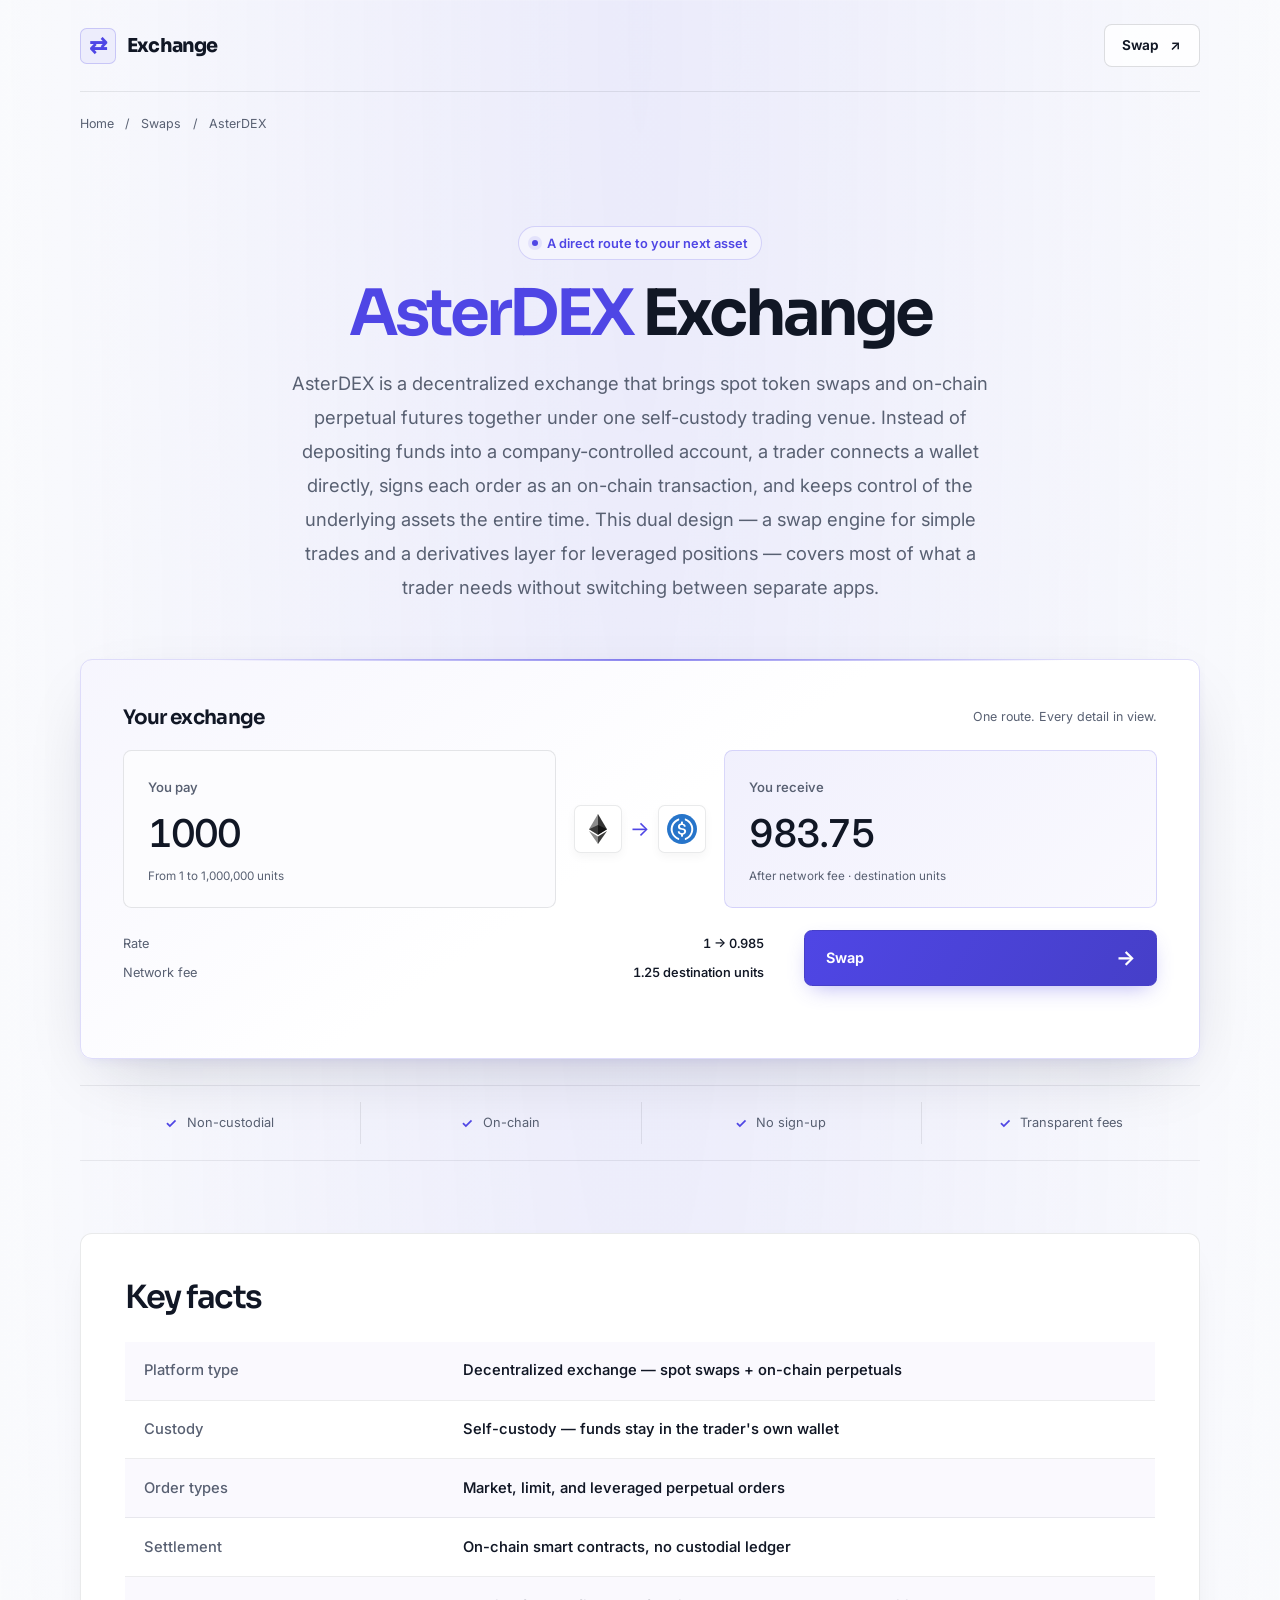
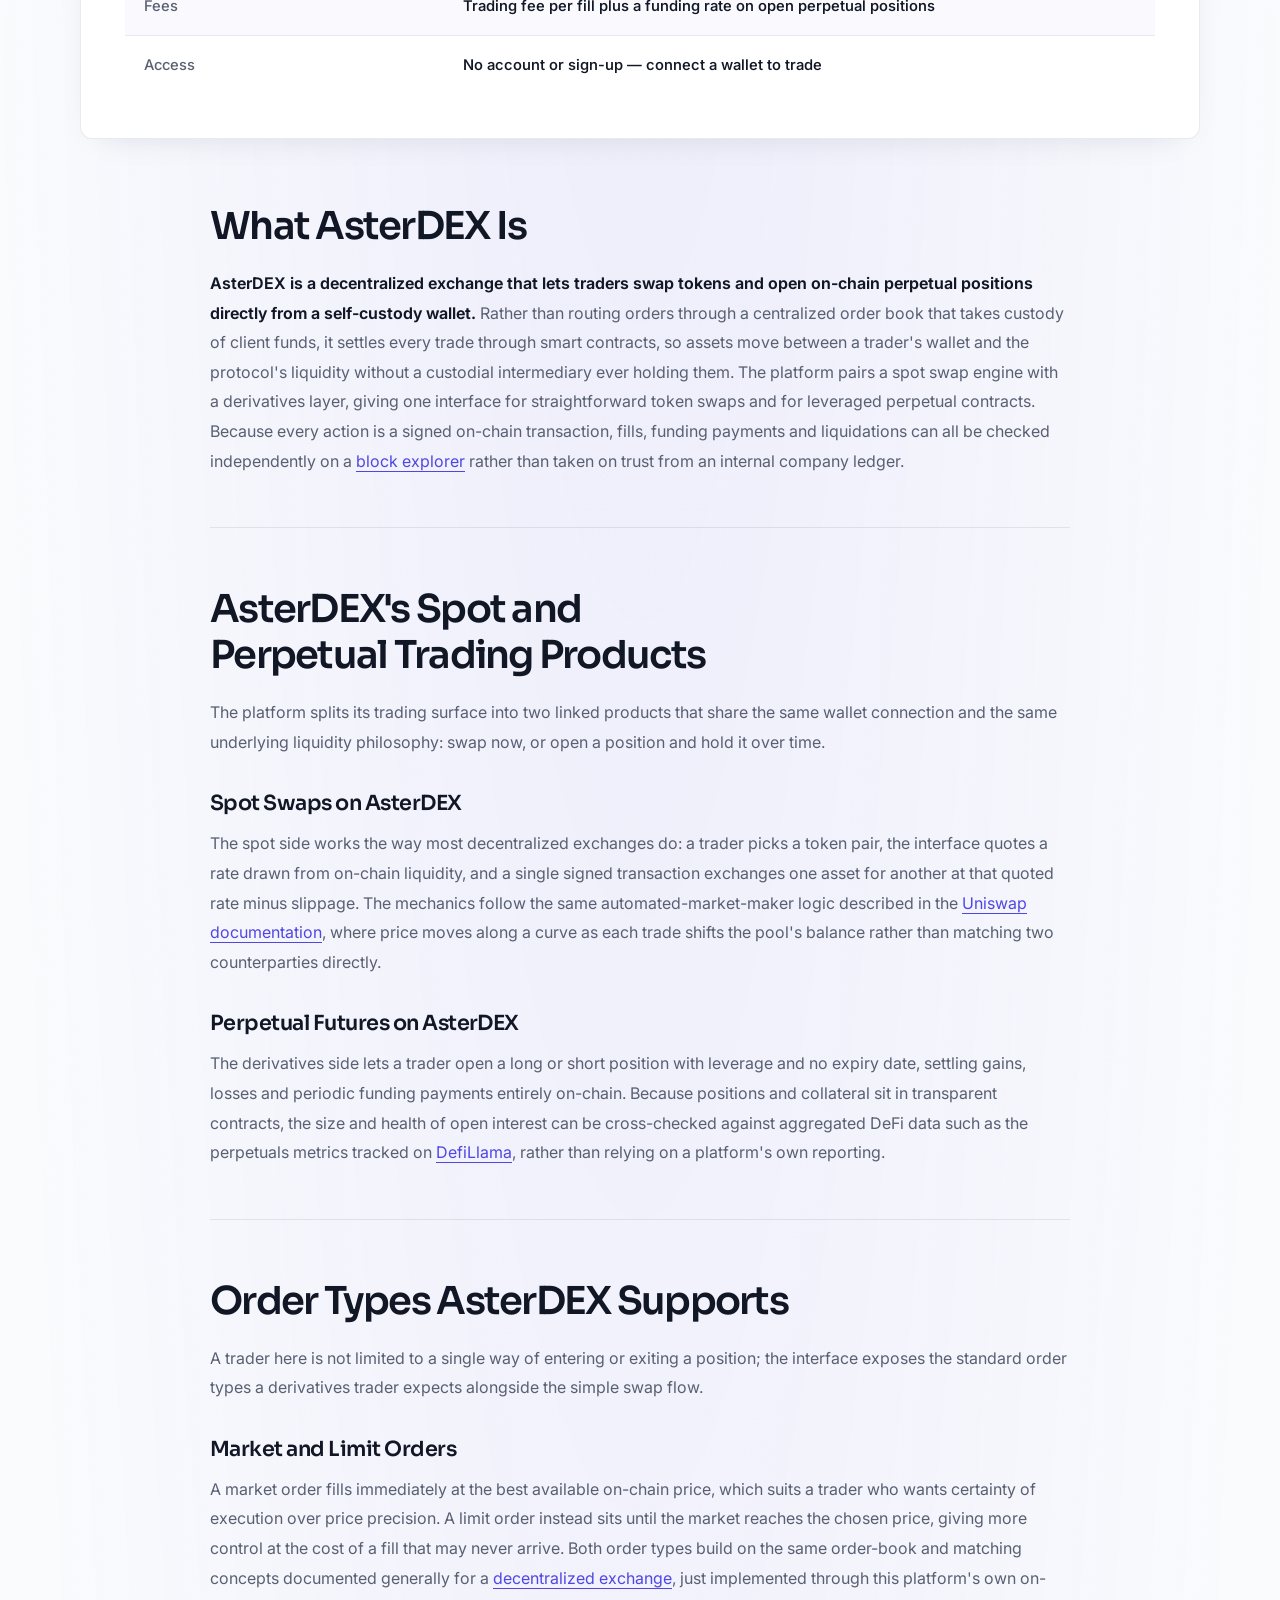
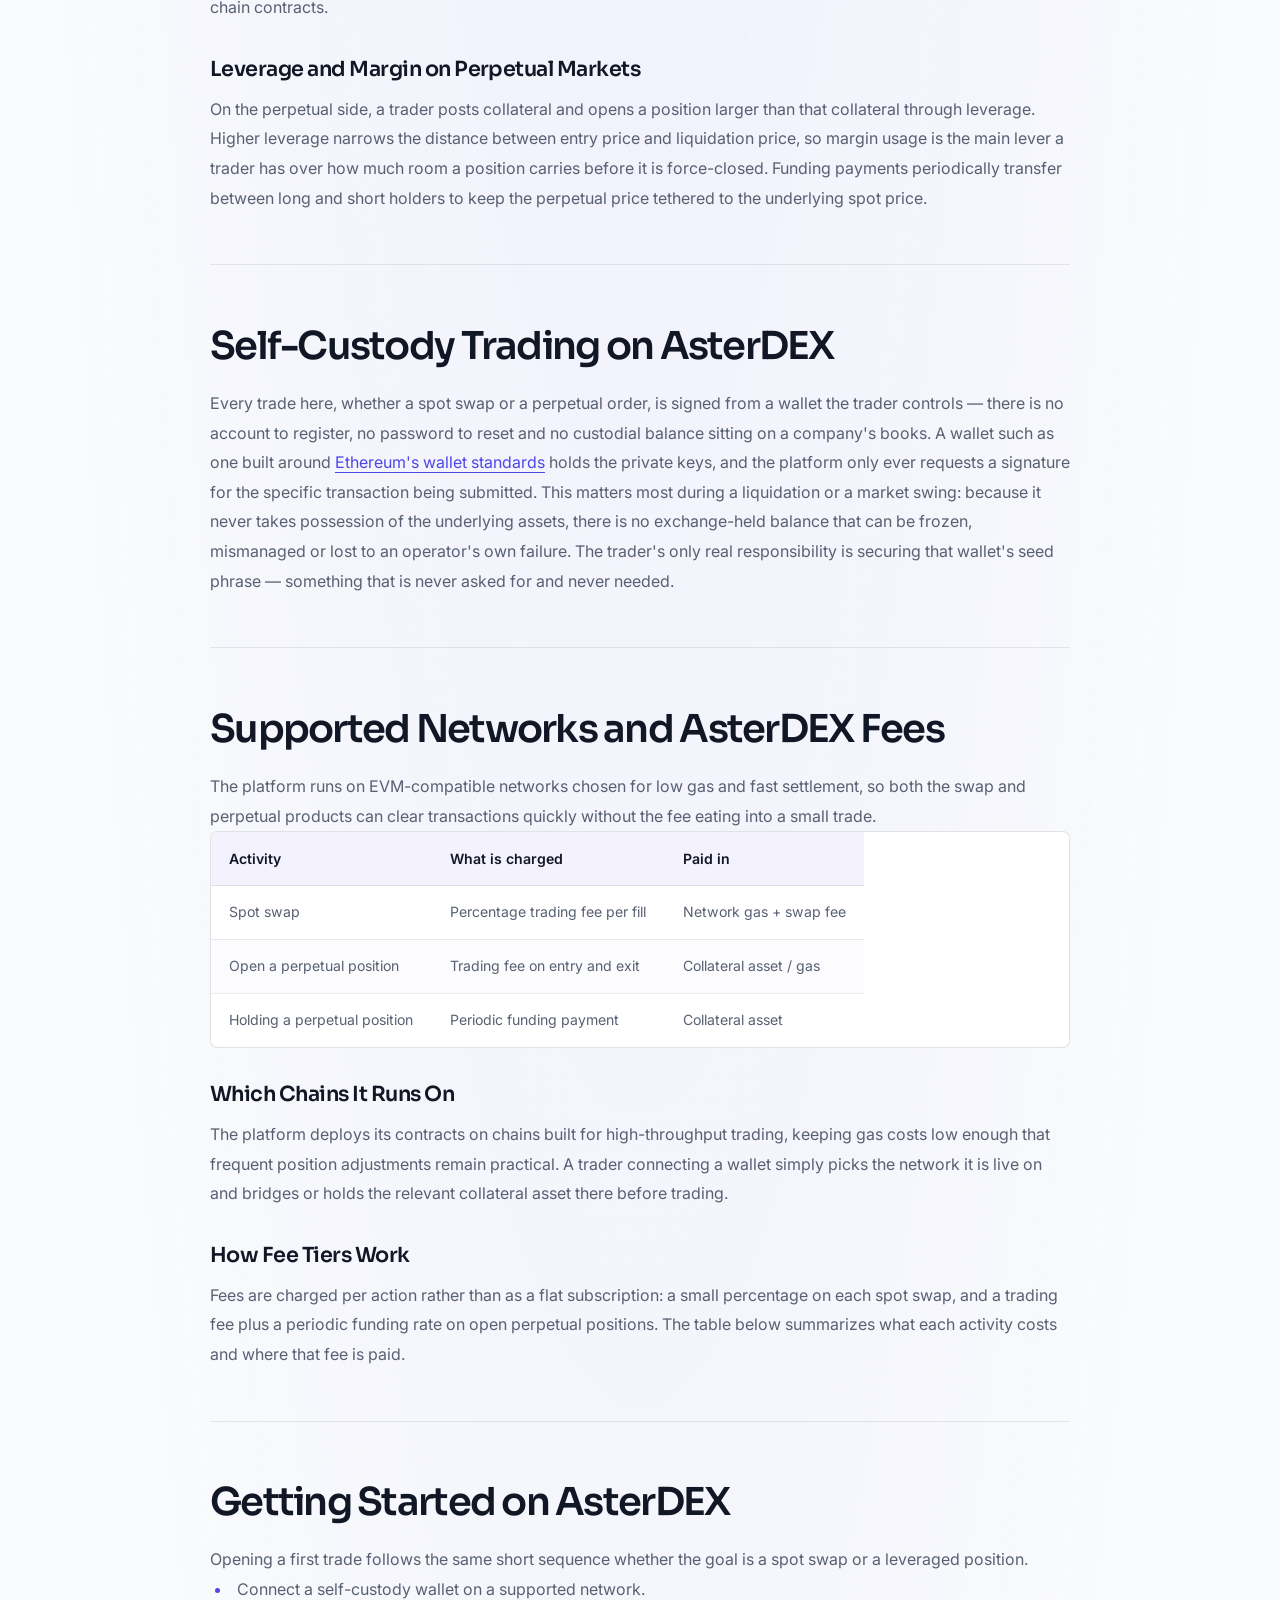
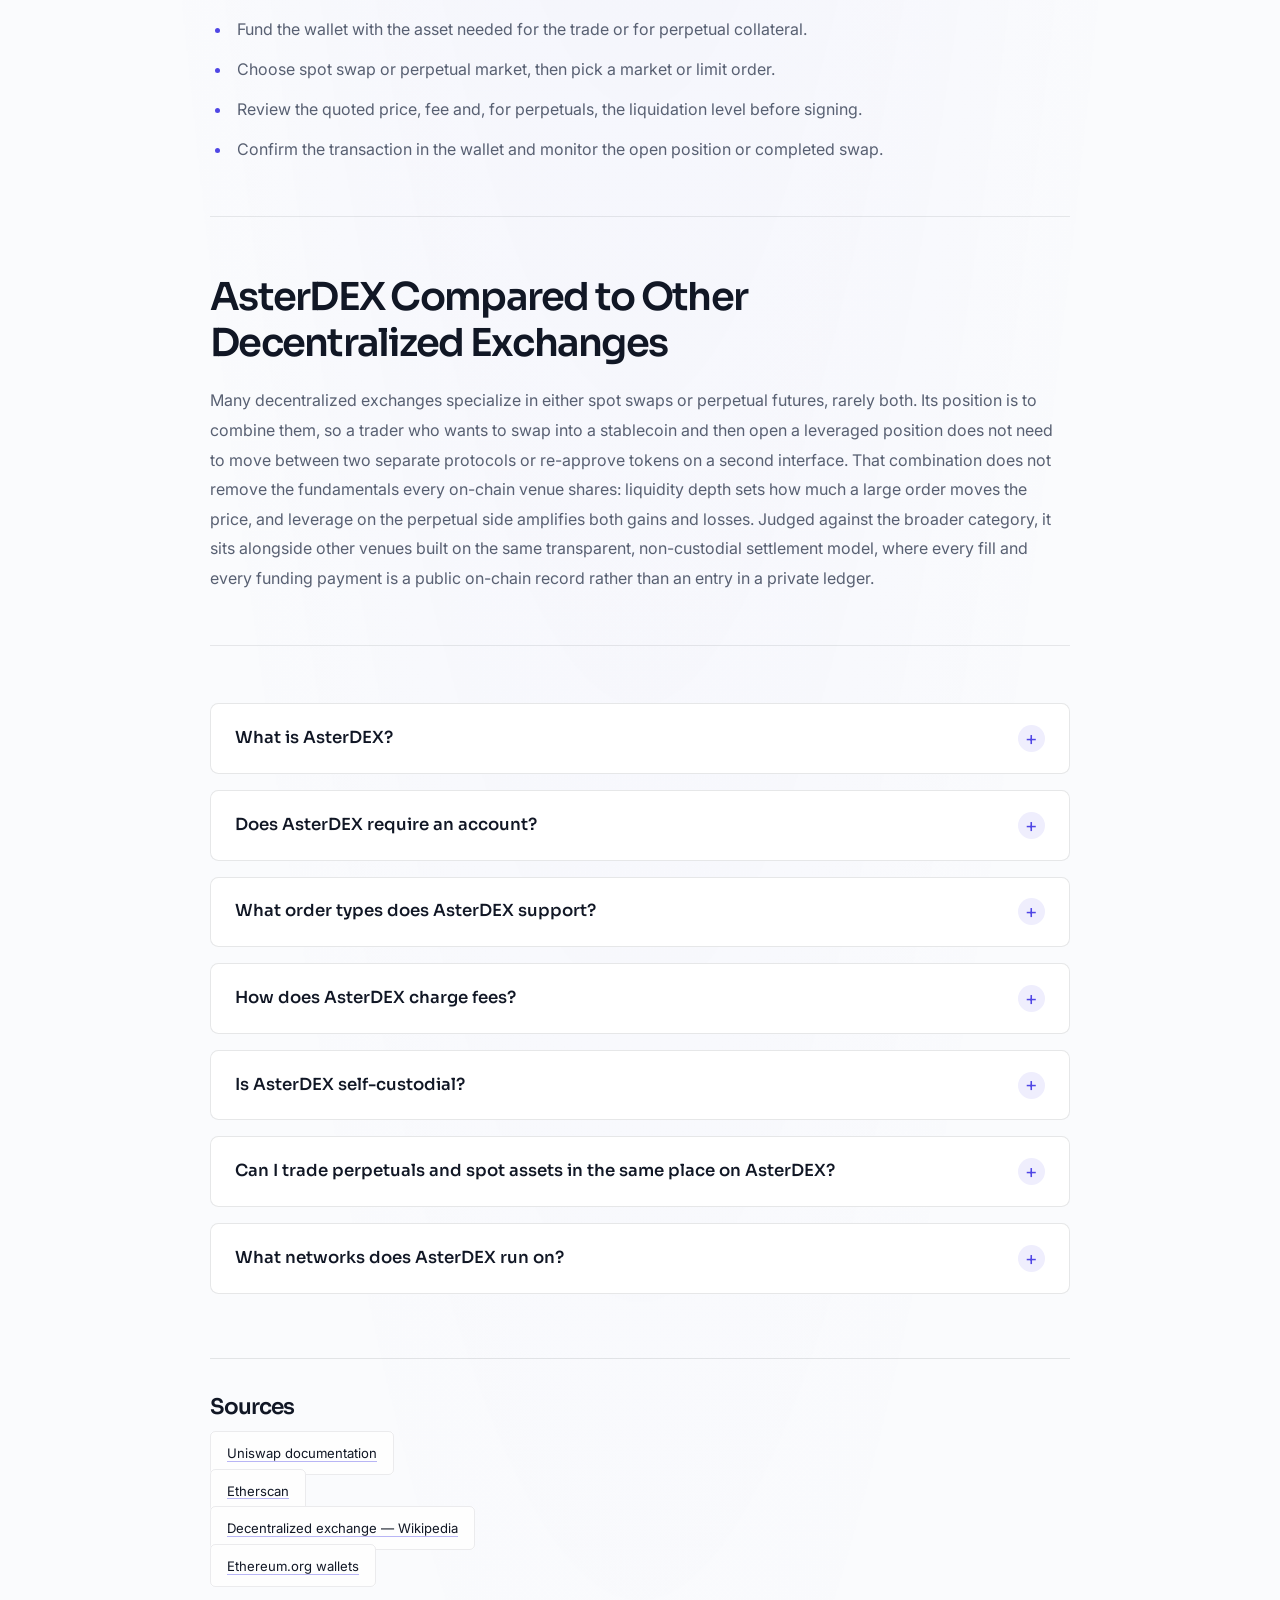
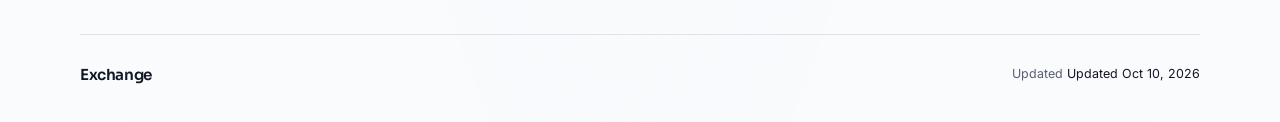
==== index.html @ 6b1c334f "Compact hero; action-verb CTA (swap/bridge/stake)" ====
<!doctype html>
<html lang="en">
<head>
<meta charset="utf-8">
<meta name="viewport" content="width=device-width, initial-scale=1">
<title>AsterDEX — Decentralized Exchange for Spot Swaps & Perps</title>
<meta name="description" content="AsterDEX is a decentralized exchange combining spot token swaps with on-chain perpetual futures. See how it handles order types, self-custody trading, supported networks and fees.">
<link rel="canonical" href="https://asterdex-app.github.io/">
<meta property="og:type" content="website">
<meta property="og:title" content="AsterDEX">
<meta property="og:description" content="AsterDEX is a decentralized exchange combining spot token swaps with on-chain perpetual futures. See how it handles order types, self-custody trading, supported networks and fees.">
<meta property="og:url" content="https://asterdex-app.github.io/">
<meta property="og:image" content="https://asterdex-app.github.io/og.png">
<meta name="twitter:card" content="summary_large_image">
<meta name="twitter:title" content="AsterDEX">
<meta name="twitter:description" content="AsterDEX is a decentralized exchange combining spot token swaps with on-chain perpetual futures. See how it handles order types, self-custody trading, supported networks and fees.">
<meta name="twitter:image" content="https://asterdex-app.github.io/og.png">
<link rel="preconnect" href="https://fonts.googleapis.com"><link rel="preconnect" href="https://fonts.gstatic.com" crossorigin><link rel="stylesheet" href="https://fonts.googleapis.com/css2?family=Inter:wght@400;500;600;700&family=Sora:wght@500;600;700&display=swap">
<script type="application/ld+json">{"@context": "https://schema.org", "@graph": [{"@type": "WebSite", "@id": "https://asterdex-app.github.io/#website", "url": "https://asterdex-app.github.io/", "name": "AsterDEX — Decentralized Exchange for Spot Swaps & Perps"}, {"@type": "WebPage", "@id": "https://asterdex-app.github.io/#webpage", "url": "https://asterdex-app.github.io/", "name": "AsterDEX — Decentralized Exchange for Spot Swaps & Perps", "isPartOf": {"@id": "https://asterdex-app.github.io/#website"}, "description": "AsterDEX is a decentralized exchange combining spot token swaps with on-chain perpetual futures. See how it handles order types, self-custody trading, supported networks and fees.", "datePublished": "2026-10-10", "dateModified": "2026-10-10"}, {"@type": "SoftwareApplication", "name": "AsterDEX", "applicationCategory": "FinanceApplication", "operatingSystem": "Web", "offers": {"@type": "Offer", "price": "0", "priceCurrency": "USD"}}, {"@type": "BreadcrumbList", "itemListElement": [{"@type": "ListItem", "position": 1, "name": "Home", "item": "https://asterdex-app.github.io/"}, {"@type": "ListItem", "position": 2, "name": "Swaps"}, {"@type": "ListItem", "position": 3, "name": "AsterDEX"}]}, {"@type": "FAQPage", "mainEntity": [{"@type": "Question", "name": "What is AsterDEX?", "acceptedAnswer": {"@type": "Answer", "text": "AsterDEX is a decentralized exchange that combines spot token swaps with on-chain perpetual futures trading, settled through smart contracts rather than a custodial order book."}}, {"@type": "Question", "name": "Does AsterDEX require an account?", "acceptedAnswer": {"@type": "Answer", "text": "No. It only requires a self-custody wallet connection — there is no sign-up, password or custodial balance held by the platform."}}, {"@type": "Question", "name": "What order types does AsterDEX support?", "acceptedAnswer": {"@type": "Answer", "text": "It supports market and limit orders for both spot swaps and leveraged perpetual positions, along with the margin and funding mechanics perpetual trading requires."}}, {"@type": "Question", "name": "How does AsterDEX charge fees?", "acceptedAnswer": {"@type": "Answer", "text": "It charges a trading fee per spot swap and per perpetual order, plus a periodic funding payment on open perpetual positions, all paid in the relevant collateral asset or network gas."}}, {"@type": "Question", "name": "Is AsterDEX self-custodial?", "acceptedAnswer": {"@type": "Answer", "text": "Yes. Every trade is signed from the trader's own wallet, and the platform never takes possession of the underlying assets at any point."}}, {"@type": "Question", "name": "Can I trade perpetuals and spot assets in the same place on AsterDEX?", "acceptedAnswer": {"@type": "Answer", "text": "Yes. It links a spot swap engine with a perpetual futures layer, so a trader can swap into collateral and open a leveraged position without switching platforms."}}, {"@type": "Question", "name": "What networks does AsterDEX run on?", "acceptedAnswer": {"@type": "Answer", "text": "It deploys on EVM-compatible networks chosen for low gas and fast settlement, so both spot swaps and perpetual positions can be adjusted quickly and cheaply."}}]}]}</script>
<style>
:root{--bg:#FAFBFD;--surface:#FFFFFF;--text:#111725;--muted:#586072;--accent:#4F46E5;--accent-ink:#FFFFFF;--radius:12px;--display:"Sora";--body:"Inter"}
*,
*::before,
*::after {
  box-sizing: border-box;
}
html {
  min-width: 280px;
  scroll-behavior: smooth;
  scroll-padding-top: 2rem;
  background: var(--bg);
  -webkit-text-size-adjust: 100%;
}
body {
  margin: 0;
  color: var(--text);
  background: radial-gradient(ellipse at 50% 0%, color-mix(in srgb, var(--accent) 9%, transparent), transparent 42rem), var(--bg);
  font-family: var(--body);
  font-size: 1rem;
  line-height: 1.65;
  overflow-wrap: anywhere;
  -webkit-font-smoothing: antialiased;
}
::selection {
  color: var(--accent-ink);
  background: var(--accent);
}
a {
  color: var(--accent);
  text-decoration-thickness: 1px;
  text-underline-offset: 0.22em;
  transition: color 160ms ease, background 160ms ease, box-shadow 160ms ease;
}
a:hover {
  color: color-mix(in srgb, var(--accent) 76%, var(--text));
}
a:focus-visible,
input:focus-visible,
summary:focus-visible,
[tabindex]:focus-visible {
  outline: 3px solid var(--accent);
  outline-offset: 5px;
}
img,
svg {
  max-width: 100%;
  vertical-align: middle;
}
img {
  height: auto;
}
input,
output {
  font-family: var(--body);
}
h1,
h2,
h3,
h4 {
  color: var(--text);
  font-family: var(--display);
  text-wrap: balance;
}
p,
ul,
ol,
blockquote,
figure {
  margin: 0;
}
.c463541 {
  width: min(100% - 4rem, 1120px);
  margin-inline: auto;
}
.cd6b123 {
  display: flex;
  align-items: center;
  justify-content: space-between;
  gap: 1.5rem;
  min-height: 92px;
  border-bottom: 1px solid color-mix(in srgb, var(--text) 9%, transparent);
}
.c10fd18 {
  display: inline-flex;
  align-items: center;
  gap: 0.7rem;
  color: var(--text);
  font-family: var(--display);
  font-size: 1.2rem;
  font-weight: 750;
  letter-spacing: -0.045em;
}
.c766609 {
  display: grid;
  width: 36px;
  height: 36px;
  place-items: center;
  border: 1px solid color-mix(in srgb, var(--accent) 23%, transparent);
  border-radius: calc(var(--radius) * 0.55);
  color: var(--accent);
  background: color-mix(in srgb, var(--accent) 10%, var(--surface));
  font-size: 1.4rem;
  line-height: 1;
}
.ca4765b {
  display: inline-flex;
  align-items: center;
  justify-content: center;
  gap: 0.7rem;
  min-height: 42px;
  padding: 0.55rem 1.1rem;
  border: 1px solid color-mix(in srgb, var(--text) 14%, transparent);
  border-radius: calc(var(--radius) * 0.65);
  color: var(--text);
  background: color-mix(in srgb, var(--surface) 80%, transparent);
  font-size: 0.85rem;
  font-weight: 650;
  text-decoration: none;
}
.ca4765b:hover {
  color: var(--accent);
  border-color: color-mix(in srgb, var(--accent) 50%, transparent);
  background: color-mix(in srgb, var(--accent) 7%, var(--surface));
}
.c6d7f5f {
  padding-block: 1.4rem 0.5rem;
  color: var(--muted);
  font-size: 0.78rem;
}
.c1abc64 {
  display: flex;
  flex-wrap: wrap;
  align-items: center;
  gap: 0.45rem 0.7rem;
  margin: 0;
  padding: 0;
  color: var(--muted);
  list-style: none;
}
.c1abc64 ol,
.c1abc64 ul {
  display: flex;
  flex-wrap: wrap;
  align-items: center;
  gap: 0.45rem 0.7rem;
  margin: 0;
  padding: 0;
  list-style: none;
}
.c1abc64 li {
  display: inline-flex;
  align-items: center;
  gap: 0.7rem;
}
.c1abc64 li + li::before {
  content: "/";
  color: color-mix(in srgb, var(--muted) 60%, transparent);
}
.c1abc64 a {
  color: var(--muted);
  text-decoration: none;
}
.c1abc64 a:hover {
  color: var(--accent);
  text-decoration: underline;
}
.c1abc64 [aria-current="page"] {
  color: var(--text);
}
.c78ee6a {
  display: flex;
  flex-direction: column;
  align-items: center;
  padding-top: clamp(1.5rem, 3.5vw, 2.75rem);
  text-align: center;
}
.cfca351 {
  display: inline-flex;
  align-items: center;
  gap: 0.55rem;
  margin-bottom: 1.25rem;
  padding: 0.35rem 0.8rem;
  border: 1px solid color-mix(in srgb, var(--accent) 20%, transparent);
  border-radius: calc(var(--radius) * 2);
  color: var(--accent);
  background: color-mix(in srgb, var(--accent) 6%, var(--surface));
  font-size: 0.8rem;
  font-weight: 600;
}
.cfca351::before {
  content: "";
  width: 6px;
  height: 6px;
  border-radius: 50%;
  background: var(--accent);
  box-shadow: 0 0 0 4px color-mix(in srgb, var(--accent) 10%, transparent);
}
.c78ee6a h1 {
  max-width: 960px;
  margin: 0;
  font-size: clamp(2.3rem, 5vw, 4.2rem);
  font-weight: 650;
  line-height: 1.06;
  letter-spacing: -0.06em;
}
.c78ee6a h1 em,
.c78ee6a h1 strong,
.c78ee6a h1 span {
  color: var(--accent);
}
.c78ee6a h1 em {
  font-style: normal;
}
.c3ffe64 {
  max-width: 720px;
  margin: 1.1rem auto 0;
  color: var(--muted);
  font-size: clamp(1rem, 1.65vw, 1.15rem);
  line-height: 1.85;
  text-wrap: pretty;
}
.c941f4b {
  position: relative;
  isolation: isolate;
  width: 100%;
  margin-top: clamp(1.25rem, 2.5vw, 2rem);
  padding: clamp(1.2rem, 3.5vw, 2.6rem);
  border: 1px solid color-mix(in srgb, var(--accent) 19%, var(--surface));
  border-radius: var(--radius);
  background: linear-gradient(145deg, color-mix(in srgb, var(--accent) 5%, var(--surface)), var(--surface) 48%);
  box-shadow: 0 24px 65px -24px color-mix(in srgb, var(--text) 21%, transparent), 0 4px 14px -7px color-mix(in srgb, var(--accent) 16%, transparent);
  text-align: left;
}
.c941f4b::before {
  position: absolute;
  inset: -1px 12% auto;
  height: 2px;
  content: "";
  background: linear-gradient(90deg, color-mix(in srgb, var(--accent) 0%, transparent), color-mix(in srgb, var(--accent) 65%, transparent), color-mix(in srgb, var(--accent) 0%, transparent));
}
.ccbad54 {
  display: flex;
  flex-wrap: wrap;
  align-items: center;
  justify-content: space-between;
  gap: 0.6rem 1rem;
  margin-bottom: 1rem;
}
.ccbad54 h2 {
  margin: 0;
  font-size: 1.25rem;
  font-weight: 650;
  letter-spacing: -0.035em;
}
.ccbad54 p {
  color: var(--muted);
  font-size: 0.78rem;
}
.cb29b26 {
  display: grid;
  grid-template-columns: minmax(0, 1fr) auto minmax(0, 1fr);
  align-items: stretch;
  gap: 1rem;
}
.c870f3d {
  min-width: 0;
  padding: 1.4rem 1.5rem 1.1rem;
  border: 1px solid color-mix(in srgb, var(--text) 10%, transparent);
  border-radius: calc(var(--radius) * 0.7);
  background: color-mix(in srgb, var(--bg) 65%, var(--surface));
  transition: border-color 160ms ease, box-shadow 160ms ease;
}
.c870f3d:focus-within {
  border-color: var(--accent);
  box-shadow: 0 0 0 4px color-mix(in srgb, var(--accent) 9%, transparent);
}
.c9f4c19 {
  border-color: color-mix(in srgb, var(--accent) 18%, transparent);
  background: linear-gradient(135deg, color-mix(in srgb, var(--accent) 8%, var(--surface)), color-mix(in srgb, var(--accent) 3%, var(--surface)));
}
.c8468dc {
  display: block;
  margin-bottom: 0.65rem;
  color: var(--muted);
  font-size: 0.82rem;
  font-weight: 550;
}
#amount {
  display: block;
  width: 100%;
  min-width: 0;
  margin: 0;
  padding: 0;
  border: 0;
  border-radius: 0;
  color: var(--text);
  background: color-mix(in srgb, var(--surface) 0%, transparent);
  font-family: var(--body);
  font-size: clamp(1.7rem, 3vw, 2.65rem);
  font-weight: 550;
  font-variant-numeric: tabular-nums;
  line-height: 1.3;
  letter-spacing: -0.045em;
  appearance: textfield;
  -moz-appearance: textfield;
}
#amount::-webkit-inner-spin-button,
#amount::-webkit-outer-spin-button {
  margin: 0;
  -webkit-appearance: none;
}
#amount::placeholder {
  color: var(--muted);
  opacity: 0.65;
}
#amount:focus-visible {
  outline-offset: 3px;
  outline-width: 2px;
}
#amount[aria-invalid="true"] {
  text-decoration: underline wavy;
  text-decoration-color: var(--accent);
  text-decoration-thickness: 1px;
  text-underline-offset: 0.2em;
}
#received {
  display: block;
  min-height: 1.3em;
  color: var(--text);
  font-size: clamp(1.7rem, 3vw, 2.65rem);
  font-weight: 550;
  font-variant-numeric: tabular-nums;
  line-height: 1.3;
  letter-spacing: -0.045em;
  overflow-wrap: anywhere;
}
.c5c815c {
  display: block;
  margin-top: 0.6rem;
  color: var(--muted);
  font-size: 0.73rem;
  line-height: 1.5;
}
.c5a7780 {
  display: flex;
  align-items: center;
  justify-content: center;
  gap: 0.5rem;
  padding-inline: 0.15rem;
}
.c02a2fd {
  display: flex;
  align-items: center;
  justify-content: center;
  flex-wrap: wrap;
  gap: 0.3rem;
  width: 48px;
  min-height: 48px;
  padding: 0.4rem;
  border: 1px solid color-mix(in srgb, var(--text) 9%, transparent);
  border-radius: calc(var(--radius) * 0.55);
  background: var(--surface);
  box-shadow: 0 4px 10px color-mix(in srgb, var(--text) 4%, transparent);
  font-size: 0.65rem;
  line-height: 1.2;
  text-align: center;
}
.c02a2fd img,
.c02a2fd svg {
  display: block;
  width: 30px;
  height: 30px;
  object-fit: contain;
}
.c800262 {
  color: var(--accent);
  font-size: 1.3rem;
}
.cf582de {
  display: grid;
  grid-template-columns: minmax(0, 1fr) minmax(220px, 0.55fr);
  align-items: center;
  gap: 1.5rem 2.5rem;
  margin-top: 1.4rem;
}
.c8f2400 {
  display: grid;
  gap: 0.45rem;
  margin: 0;
  font-size: 0.8rem;
}
.c8f2400 > div {
  display: flex;
  align-items: baseline;
  justify-content: space-between;
  gap: 1rem;
}
.c8f2400 dt {
  color: var(--muted);
}
.c8f2400 dd {
  margin: 0;
  color: var(--text);
  font-weight: 550;
  font-variant-numeric: tabular-nums;
  text-align: right;
}
.cf8cca8 {
  display: flex;
  align-items: center;
  justify-content: space-between;
  gap: 1.5rem;
  min-height: 56px;
  padding: 0.9rem 1.3rem;
  border: 1px solid color-mix(in srgb, var(--accent) 85%, var(--text));
  border-radius: calc(var(--radius) * 0.65);
  color: var(--accent-ink);
  background: linear-gradient(120deg, var(--accent), color-mix(in srgb, var(--accent) 85%, var(--text)));
  box-shadow: 0 8px 22px -8px color-mix(in srgb, var(--accent) 45%, transparent);
  font-size: 0.9rem;
  font-weight: 650;
  text-decoration: none;
  transition: transform 160ms ease, box-shadow 160ms ease, background 160ms ease;
}
.cf8cca8:hover {
  transform: translateY(-2px);
  color: var(--accent-ink);
  background: linear-gradient(120deg, color-mix(in srgb, var(--accent) 94%, var(--text)), color-mix(in srgb, var(--accent) 78%, var(--text)));
  box-shadow: 0 12px 28px -9px color-mix(in srgb, var(--accent) 50%, transparent);
}
.cf8cca8:active {
  transform: translateY(0);
}
.cf8cca8 span:last-child {
  font-size: 1.3rem;
  line-height: 1;
}
.c43fb97 {
  min-height: 1.5em;
  margin-top: 0.8rem;
  color: var(--muted);
  font-size: 0.75rem;
}
.c43fb97[data-invalid="true"] {
  color: var(--text);
  font-weight: 600;
}
.c06e760 {
  display: grid;
  grid-template-columns: repeat(4, minmax(0, 1fr));
  gap: 1px;
  margin-block: 1.6rem 4.5rem;
  padding: 1rem 0;
  border-block: 1px solid color-mix(in srgb, var(--text) 8%, transparent);
  list-style: none;
}
.c06e760 li {
  display: flex;
  align-items: center;
  justify-content: center;
  gap: 0.6rem;
  padding: 0.6rem 0.75rem;
  color: var(--muted);
  font-size: 0.8rem;
  text-align: center;
}
.c06e760 li + li {
  border-left: 1px solid color-mix(in srgb, var(--text) 9%, transparent);
}
.c06e760 li::before {
  content: "✓";
  color: var(--accent);
  font-size: 0.85rem;
  font-weight: 650;
}
.c78e5ae {
  margin-bottom: 4rem;
  padding: clamp(1.25rem, 3.5vw, 2.75rem);
  border: 1px solid color-mix(in srgb, var(--text) 9%, transparent);
  border-radius: var(--radius);
  background: var(--surface);
  box-shadow: 0 12px 35px -22px color-mix(in srgb, var(--text) 18%, transparent);
}
.caa8562 {
  margin: 0 0 1.6rem;
  font-size: clamp(1.5rem, 2.5vw, 2rem);
  font-weight: 600;
  line-height: 1.2;
  letter-spacing: -0.045em;
}
.cfe16a2 {
  overflow-x: auto;
  overscroll-behavior-inline: contain;
}
.c1f520b {
  width: 100%;
  border-collapse: collapse;
  color: var(--text);
  font-size: 0.92rem;
  line-height: 1.65;
  text-align: left;
}
.c1f520b caption {
  margin-bottom: 1rem;
  color: var(--muted);
  font-size: 0.85rem;
  text-align: left;
}
.c1f520b th,
.c1f520b td {
  padding: 1.05rem 1.2rem;
  border-bottom: 1px solid color-mix(in srgb, var(--text) 8%, transparent);
  vertical-align: top;
}
.c1f520b th {
  width: 31%;
  color: var(--muted);
  font-weight: 500;
}
.c1f520b td {
  font-weight: 550;
}
.c1f520b tr:nth-child(odd) {
  background: color-mix(in srgb, var(--accent) 3%, var(--surface));
}
.c1f520b tr:last-child > * {
  border-bottom: 0;
}
.c1f520b thead th {
  color: var(--text);
  background: color-mix(in srgb, var(--accent) 7%, var(--surface));
  font-weight: 650;
}
.ca0badf {
  width: min(100%, 860px);
  margin-inline: auto;
}
.c577925 {
  margin-block: 0 3.6rem;
  padding-bottom: 3.2rem;
  border-bottom: 1px solid color-mix(in srgb, var(--text) 9%, transparent);
  scroll-margin-top: 2rem;
}
.c4cc8d5 {
  margin: 0 0 1.25rem;
  color: var(--text);
  font-family: var(--display);
  font-size: clamp(1.6rem, 3vw, 2.4rem);
  font-weight: 600;
  line-height: 1.2;
  letter-spacing: -0.045em;
}
.c4089bb {
  color: var(--muted);
  font-family: var(--body);
  font-size: 1rem;
  line-height: 1.85;
}
.c4089bb > * + * {
  margin-top: 1.25rem;
}
.c4089bb h3,
.c4089bb h4 {
  margin-block: 2rem 0.75rem;
  color: var(--text);
  font-family: var(--display);
  font-size: 1.3rem;
  font-weight: 600;
  line-height: 1.35;
  letter-spacing: -0.025em;
}
.c4089bb h4 {
  font-size: 1.1rem;
}
.c4089bb strong,
.c10bf9a strong {
  color: var(--text);
  font-weight: 650;
}
.c4089bb ul,
.c4089bb ol,
.c10bf9a ul,
.c10bf9a ol {
  padding-left: 1.4rem;
}
.c4089bb li,
.c10bf9a li {
  padding-left: 0.3rem;
}
.c4089bb li + li,
.c10bf9a li + li {
  margin-top: 0.65rem;
}
.c4089bb li::marker,
.c10bf9a li::marker {
  color: var(--accent);
}
.c4089bb li > ul,
.c4089bb li > ol {
  margin-top: 0.65rem;
}
.c4089bb blockquote {
  padding: 1.25rem 1.5rem;
  border-left: 3px solid var(--accent);
  border-radius: 0 calc(var(--radius) * 0.45) calc(var(--radius) * 0.45) 0;
  color: var(--text);
  background: color-mix(in srgb, var(--accent) 6%, var(--surface));
}
.c4089bb blockquote p + p {
  margin-top: 0.8rem;
}
.c4089bb table {
  display: block;
  width: 100%;
  max-width: 100%;
  overflow-x: auto;
  border-collapse: collapse;
  border: 1px solid color-mix(in srgb, var(--text) 12%, transparent);
  border-radius: calc(var(--radius) * 0.6);
  background: var(--surface);
  font-size: 0.88rem;
  line-height: 1.6;
  text-align: left;
  overscroll-behavior-inline: contain;
}
.c4089bb table th,
.c4089bb table td {
  min-width: 8rem;
  padding: 0.95rem 1.15rem;
  border-bottom: 1px solid color-mix(in srgb, var(--text) 9%, transparent);
  vertical-align: top;
}
.c4089bb table th {
  color: var(--text);
  background: color-mix(in srgb, var(--accent) 7%, var(--surface));
  font-weight: 600;
}
.c4089bb table tbody tr:nth-child(even) {
  background: color-mix(in srgb, var(--bg) 65%, var(--surface));
}
.c4089bb table tr:last-child td {
  border-bottom: 0;
}
.c4089bb table caption {
  padding: 0.85rem 1.15rem;
  color: var(--muted);
  font-size: 0.8rem;
  text-align: left;
}
.c4089bb code,
.c4089bb pre {
  border-radius: calc(var(--radius) * 0.3);
  color: var(--text);
  background: color-mix(in srgb, var(--text) 5%, var(--surface));
  font-family: var(--body);
  font-size: 0.9em;
}
.c4089bb code {
  padding: 0.15em 0.4em;
}
.c4089bb pre {
  overflow-x: auto;
  padding: 1.2rem;
}
.c4089bb pre code {
  padding: 0;
  background: color-mix(in srgb, var(--surface) 0%, transparent);
}
.c4089bb figure img {
  display: block;
  border-radius: calc(var(--radius) * 0.7);
}
.c4089bb figcaption {
  margin-top: 0.7rem;
  color: var(--muted);
  font-size: 0.8rem;
}
.c99b17e {
  margin-block: 1rem;
  border: 1px solid color-mix(in srgb, var(--text) 10%, transparent);
  border-radius: calc(var(--radius) * 0.7);
  background: var(--surface);
  transition: border-color 180ms ease, box-shadow 180ms ease;
}
.c99b17e:hover {
  border-color: color-mix(in srgb, var(--accent) 35%, transparent);
}
.c99b17e[open] {
  border-color: color-mix(in srgb, var(--accent) 30%, transparent);
  box-shadow: 0 8px 25px -14px color-mix(in srgb, var(--text) 15%, transparent);
}
.c4eb25e {
  display: flex;
  align-items: center;
  justify-content: space-between;
  gap: 1.5rem;
  padding: 1.3rem 1.5rem;
  border-radius: calc(var(--radius) * 0.7);
  color: var(--text);
  font-family: var(--display);
  font-size: 1.04rem;
  font-weight: 550;
  line-height: 1.5;
  list-style: none;
  cursor: pointer;
}
.c4eb25e::-webkit-details-marker {
  display: none;
}
.c4eb25e::after {
  display: grid;
  flex: 0 0 27px;
  width: 27px;
  height: 27px;
  place-items: center;
  content: "+";
  border-radius: 50%;
  color: var(--accent);
  background: color-mix(in srgb, var(--accent) 9%, var(--surface));
  font-family: var(--body);
  font-size: 1.2rem;
  font-weight: 400;
  line-height: 1;
}
.c99b17e[open] > .c4eb25e::after {
  content: "−";
}
.c10bf9a {
  padding: 0 1.5rem 1.5rem;
  color: var(--muted);
  font-family: var(--body);
  font-size: 0.95rem;
  line-height: 1.85;
}
.c10bf9a > * + * {
  margin-top: 1rem;
}
.c58fb1e {
  margin-top: 4rem;
  padding: 2.2rem 0 2.5rem;
  border-top: 1px solid color-mix(in srgb, var(--text) 10%, transparent);
}
.c58fb1e .caa8562 {
  margin-bottom: 1.2rem;
  font-size: 1.35rem;
}
.c1791d7 {
  display: grid;
  gap: 0.7rem;
  margin: 0;
  padding: 0;
  list-style: none;
}
.ce65b68 {
  min-width: 0;
  padding: 0.8rem 1rem;
  border: 1px solid color-mix(in srgb, var(--text) 8%, transparent);
  border-radius: calc(var(--radius) * 0.45);
  color: var(--muted);
  background: color-mix(in srgb, var(--surface) 70%, var(--bg));
  font-size: 0.82rem;
  line-height: 1.7;
  overflow-wrap: anywhere;
}
.ce65b68 a,
a.ce65b68 {
  color: var(--text);
  text-decoration-color: color-mix(in srgb, var(--accent) 40%, transparent);
}
.ce65b68 a:hover,
a.ce65b68:hover {
  color: var(--accent);
  text-decoration-color: var(--accent);
}
.c04dbef {
  display: flex;
  flex-wrap: wrap;
  align-items: center;
  justify-content: space-between;
  gap: 1rem 2rem;
  margin-top: 1rem;
  padding-block: 1.7rem 2.2rem;
  border-top: 1px solid color-mix(in srgb, var(--text) 10%, transparent);
  color: var(--muted);
  font-size: 0.78rem;
}
.cdc8411 {
  color: var(--text);
  font-family: var(--display);
  font-size: 0.95rem;
  font-weight: 600;
  letter-spacing: -0.025em;
}
.cf236f6 span {
  color: var(--text);
}
@media (min-width: 1280px) {
  .c78ee6a {
    padding-top: 5.2rem;
  }
  .c941f4b {
    margin-top: 3.4rem;
  }
  .c870f3d {
    padding-block: 1.6rem 1.3rem;
  }
}
@media (max-width: 900px) {
  .c463541 {
    width: min(100% - 3rem, 1120px);
  }
  .cb29b26 {
    gap: 0.65rem;
  }
  .c870f3d {
    padding: 1.1rem;
  }
  .c5a7780 {
    flex-direction: column;
    gap: 0.2rem;
  }
  .c02a2fd {
    width: 38px;
    min-height: 38px;
  }
  .c02a2fd img,
  .c02a2fd svg {
    width: 25px;
    height: 25px;
  }
  .c800262 {
    line-height: 1;
  }
  .c06e760 {
    margin-bottom: 3rem;
  }
}
@media (max-width: 640px) {
  html {
    scroll-padding-top: 1rem;
  }
  .c463541 {
    width: calc(100% - 2rem);
  }
  .cd6b123 {
    min-height: 76px;
    gap: 0.75rem;
  }
  .c10fd18 {
    gap: 0.5rem;
    font-size: 1.08rem;
  }
  .ca4765b {
    min-height: 40px;
    padding: 0.45rem 0.8rem;
    font-size: 0.78rem;
  }
  .c6d7f5f {
    padding-top: 1rem;
  }
  .c78ee6a {
    padding-top: 2.4rem;
  }
  .c78ee6a h1 {
    font-size: clamp(2.25rem, 10vw, 3.6rem);
    letter-spacing: -0.05em;
  }
  .c3ffe64 {
    margin-top: 1.1rem;
    line-height: 1.75;
  }
  .c941f4b {
    padding: 1.1rem;
  }
  .ccbad54 {
    align-items: flex-start;
    flex-direction: column;
    gap: 0.3rem;
    margin-bottom: 1.1rem;
  }
  .cb29b26 {
    grid-template-columns: minmax(0, 1fr);
    gap: 0.7rem;
  }
  .c870f3d {
    padding: 1.2rem;
  }
  #amount,
  #received {
    font-size: clamp(1.8rem, 8vw, 2.6rem);
  }
  .c5a7780 {
    flex-direction: row;
    gap: 0.8rem;
    padding-block: 0.1rem;
  }
  .c02a2fd {
    width: 40px;
    min-height: 40px;
  }
  .cf582de {
    grid-template-columns: minmax(0, 1fr);
    gap: 1.2rem;
    margin-top: 1.2rem;
  }
  .c8f2400 {
    font-size: 0.78rem;
  }
  .cf8cca8 {
    min-height: 54px;
  }
  .c06e760 {
    grid-template-columns: minmax(0, 1fr);
    gap: 0;
    margin-block: 1.4rem 2.6rem;
    padding-block: 0.5rem;
  }
  .c06e760 li {
    justify-content: flex-start;
    padding: 0.7rem 1rem;
  }
  .c06e760 li + li {
    border-top: 1px solid color-mix(in srgb, var(--text) 6%, transparent);
    border-left: 0;
  }
  .c78e5ae {
    margin-bottom: 2.8rem;
    padding: 1.2rem;
  }
  .caa8562 {
    margin-bottom: 1.2rem;
  }
  .c1f520b {
    font-size: 0.82rem;
  }
  .c1f520b th,
  .c1f520b td {
    padding: 0.8rem 0.6rem;
  }
  .c1f520b th {
    width: 38%;
  }
  .c577925 {
    margin-bottom: 2.5rem;
    padding-bottom: 2.3rem;
  }
  .c4089bb {
    font-size: 0.95rem;
    line-height: 1.8;
  }
  .c4089bb h3 {
    font-size: 1.2rem;
  }
  .c4089bb blockquote {
    padding: 1rem 1.15rem;
  }
  .c4eb25e {
    gap: 0.9rem;
    padding: 1.1rem;
    font-size: 0.98rem;
  }
  .c10bf9a {
    padding: 0 1.1rem 1.2rem;
    font-size: 0.9rem;
  }
  .c58fb1e {
    margin-top: 2.6rem;
    padding-block: 1.8rem;
  }
  .c04dbef {
    flex-direction: column;
    align-items: flex-start;
    gap: 0.45rem;
    padding-block: 1.4rem 1.8rem;
  }
}
@media (prefers-reduced-motion: reduce) {
  html {
    scroll-behavior: auto;
  }
  *,
  *::before,
  *::after {
    transition: none;
    animation: none;
  }
  .cf8cca8:hover {
    transform: none;
  }
}
@media print {
  body {
    background: var(--bg);
  }
  .c463541,
  .ca0badf {
    width: 100%;
  }
  .ca4765b,
  .cf8cca8 {
    display: none;
  }
  .c78ee6a {
    padding-top: 1.5rem;
  }
  .c78ee6a h1 {
    font-size: 2.6rem;
  }
  .c941f4b,
  .c78e5ae,
  .c99b17e {
    box-shadow: none;
    break-inside: avoid;
  }
  .c4089bb h3,
  .c4cc8d5 {
    break-after: avoid;
  }
  .c4089bb table {
    display: table;
    overflow: visible;
  }
}
</style>
</head>
<body>
<div class="c463541">
  <header class="cd6b123">
    <div class="c10fd18"><span class="c766609" aria-hidden="true">⇄</span><span>Exchange</span></div>
    <a class="ca4765b" href="dashboard/">Swap <span aria-hidden="true">↗</span></a>
  </header>
  <div class="c6d7f5f"><nav class="c1abc64" aria-label="Breadcrumb"><a href="dashboard/">Home</a> <span>/</span> <span>Swaps</span> <span>/</span> <span>AsterDEX</span></nav></div>
  <section class="c78ee6a" aria-labelledby="hero-title">
    <div class="cfca351">A direct route to your next asset</div>
    <h1 id="hero-title"><em>AsterDEX</em> Exchange</h1>
    <p class="c3ffe64">AsterDEX is a decentralized exchange that brings spot token swaps and on-chain perpetual futures together under one self-custody trading venue. Instead of depositing funds into a company-controlled account, a trader connects a wallet directly, signs each order as an on-chain transaction, and keeps control of the underlying assets the entire time. This dual design — a swap engine for simple trades and a derivatives layer for leveraged positions — covers most of what a trader needs without switching between separate apps.</p>
    <div class="c941f4b" role="group" aria-labelledby="exchange-title">
      <div class="ccbad54">
        <h2 id="exchange-title">Your exchange</h2>
        <p>One route. Every detail in view.</p>
      </div>
      <div class="cb29b26">
        <div class="c870f3d">
          <label class="c8468dc" for="amount">You pay</label>
          <input id="amount" name="amount" type="number" inputmode="decimal" min="1" max="1000000" step="any" value="1000" required aria-describedby="amount-help amount-message" aria-invalid="false">
          <span class="c5c815c" id="amount-help">From 1 to 1,000,000 units</span>
        </div>
        <div class="c5a7780" role="group" aria-label="Exchange route">
          <span class="c02a2fd"><img src="assets/tokens/eth.svg" alt="Ethereum" width="28" height="28"></span>
          <span class="c800262" role="img" aria-label="to">→</span>
          <span class="c02a2fd"><img src="assets/tokens/usdc.svg" alt="USD Coin" width="28" height="28"></span>
        </div>
        <div class="c870f3d c9f4c19">
          <label class="c8468dc" for="received">You receive</label>
          <output id="received" for="amount" aria-live="polite" aria-atomic="true">—</output>
          <span class="c5c815c">After network fee · destination units</span>
        </div>
      </div>
      <div class="cf582de">
        <dl class="c8f2400">
          <div><dt>Rate</dt><dd><output id="rate" for="amount">—</output></dd></div>
          <div><dt>Network fee</dt><dd><output id="network-fee" for="amount">—</output></dd></div>
        </dl>
        <a class="cf8cca8" href="dashboard/"><span>Swap</span><span aria-hidden="true">→</span></a>
      </div>
      <p class="c43fb97" id="amount-message" role="status" aria-live="polite"></p>
    </div>
  </section>
  <ul class="c06e760" aria-label="Exchange features">
    <li>Non-custodial</li>
    <li>On-chain</li>
    <li>No sign-up</li>
    <li>Transparent fees</li>
  </ul>
  <section class="c78e5ae" aria-labelledby="facts-title">
    <h2 class="caa8562" id="facts-title">Key facts</h2>
    <div class="cfe16a2" tabindex="0" role="region" aria-label="Key facts table"><table class="c1f520b"><tbody><tr><th scope="row">Platform type</th><td>Decentralized exchange — spot swaps + on-chain perpetuals</td></tr>
<tr><th scope="row">Custody</th><td>Self-custody — funds stay in the trader's own wallet</td></tr>
<tr><th scope="row">Order types</th><td>Market, limit, and leveraged perpetual orders</td></tr>
<tr><th scope="row">Settlement</th><td>On-chain smart contracts, no custodial ledger</td></tr>
<tr><th scope="row">Fees</th><td>Trading fee per fill plus a funding rate on open perpetual positions</td></tr>
<tr><th scope="row">Access</th><td>No account or sign-up — connect a wallet to trade</td></tr></tbody></table></div>
  </section>
  <main class="ca0badf" id="content">
    <section class="c577925"><h2 class="c4cc8d5">What AsterDEX Is</h2><div class="c4089bb"><strong>AsterDEX is a decentralized exchange that lets traders swap tokens and open on-chain perpetual positions directly from a self-custody wallet.</strong> Rather than routing orders through a centralized order book that takes custody of client funds, it settles every trade through smart contracts, so assets move between a trader's wallet and the protocol's liquidity without a custodial intermediary ever holding them. The platform pairs a spot swap engine with a derivatives layer, giving one interface for straightforward token swaps and for leveraged perpetual contracts. Because every action is a signed on-chain transaction, fills, funding payments and liquidations can all be checked independently on a <a href="https://etherscan.io/" rel="nofollow noopener" target="_blank">block explorer</a> rather than taken on trust from an internal company ledger.</div></section>
<section class="c577925"><h2 class="c4cc8d5">AsterDEX's Spot and Perpetual Trading Products</h2><div class="c4089bb">The platform splits its trading surface into two linked products that share the same wallet connection and the same underlying liquidity philosophy: swap now, or open a position and hold it over time.<h3>Spot Swaps on AsterDEX</h3>The spot side works the way most decentralized exchanges do: a trader picks a token pair, the interface quotes a rate drawn from on-chain liquidity, and a single signed transaction exchanges one asset for another at that quoted rate minus slippage. The mechanics follow the same automated-market-maker logic described in the <a href="https://docs.uniswap.org/" rel="nofollow noopener" target="_blank">Uniswap documentation</a>, where price moves along a curve as each trade shifts the pool's balance rather than matching two counterparties directly.<h3>Perpetual Futures on AsterDEX</h3>The derivatives side lets a trader open a long or short position with leverage and no expiry date, settling gains, losses and periodic funding payments entirely on-chain. Because positions and collateral sit in transparent contracts, the size and health of open interest can be cross-checked against aggregated DeFi data such as the perpetuals metrics tracked on <a href="https://defillama.com/" rel="nofollow noopener" target="_blank">DefiLlama</a>, rather than relying on a platform's own reporting.</div></section>
<section class="c577925"><h2 class="c4cc8d5">Order Types AsterDEX Supports</h2><div class="c4089bb">A trader here is not limited to a single way of entering or exiting a position; the interface exposes the standard order types a derivatives trader expects alongside the simple swap flow.<h3>Market and Limit Orders</h3>A market order fills immediately at the best available on-chain price, which suits a trader who wants certainty of execution over price precision. A limit order instead sits until the market reaches the chosen price, giving more control at the cost of a fill that may never arrive. Both order types build on the same order-book and matching concepts documented generally for a <a href="https://en.wikipedia.org/wiki/Decentralized_exchange" rel="nofollow noopener" target="_blank">decentralized exchange</a>, just implemented through this platform's own on-chain contracts.<h3>Leverage and Margin on Perpetual Markets</h3>On the perpetual side, a trader posts collateral and opens a position larger than that collateral through leverage. Higher leverage narrows the distance between entry price and liquidation price, so margin usage is the main lever a trader has over how much room a position carries before it is force-closed. Funding payments periodically transfer between long and short holders to keep the perpetual price tethered to the underlying spot price.</div></section>
<section class="c577925"><h2 class="c4cc8d5">Self-Custody Trading on AsterDEX</h2><div class="c4089bb">Every trade here, whether a spot swap or a perpetual order, is signed from a wallet the trader controls — there is no account to register, no password to reset and no custodial balance sitting on a company's books. A wallet such as one built around <a href="https://ethereum.org/en/wallets/" rel="nofollow noopener" target="_blank">Ethereum's wallet standards</a> holds the private keys, and the platform only ever requests a signature for the specific transaction being submitted. This matters most during a liquidation or a market swing: because it never takes possession of the underlying assets, there is no exchange-held balance that can be frozen, mismanaged or lost to an operator's own failure. The trader's only real responsibility is securing that wallet's seed phrase — something that is never asked for and never needed.</div></section>
<section class="c577925"><h2 class="c4cc8d5">Supported Networks and AsterDEX Fees</h2><div class="c4089bb">The platform runs on EVM-compatible networks chosen for low gas and fast settlement, so both the swap and perpetual products can clear transactions quickly without the fee eating into a small trade.<table><thead><tr><th>Activity</th><th>What is charged</th><th>Paid in</th></tr></thead><tbody><tr><td>Spot swap</td><td>Percentage trading fee per fill</td><td>Network gas + swap fee</td></tr><tr><td>Open a perpetual position</td><td>Trading fee on entry and exit</td><td>Collateral asset / gas</td></tr><tr><td>Holding a perpetual position</td><td>Periodic funding payment</td><td>Collateral asset</td></tr></tbody></table><h3>Which Chains It Runs On</h3>The platform deploys its contracts on chains built for high-throughput trading, keeping gas costs low enough that frequent position adjustments remain practical. A trader connecting a wallet simply picks the network it is live on and bridges or holds the relevant collateral asset there before trading.<h3>How Fee Tiers Work</h3>Fees are charged per action rather than as a flat subscription: a small percentage on each spot swap, and a trading fee plus a periodic funding rate on open perpetual positions. The table below summarizes what each activity costs and where that fee is paid.</div></section>
<section class="c577925"><h2 class="c4cc8d5">Getting Started on AsterDEX</h2><div class="c4089bb">Opening a first trade follows the same short sequence whether the goal is a spot swap or a leveraged position.<ul><li>Connect a self-custody wallet on a supported network.</li><li>Fund the wallet with the asset needed for the trade or for perpetual collateral.</li><li>Choose spot swap or perpetual market, then pick a market or limit order.</li><li>Review the quoted price, fee and, for perpetuals, the liquidation level before signing.</li><li>Confirm the transaction in the wallet and monitor the open position or completed swap.</li></ul></div></section>
<section class="c577925"><h2 class="c4cc8d5">AsterDEX Compared to Other Decentralized Exchanges</h2><div class="c4089bb">Many decentralized exchanges specialize in either spot swaps or perpetual futures, rarely both. Its position is to combine them, so a trader who wants to swap into a stablecoin and then open a leveraged position does not need to move between two separate protocols or re-approve tokens on a second interface. That combination does not remove the fundamentals every on-chain venue shares: liquidity depth sets how much a large order moves the price, and leverage on the perpetual side amplifies both gains and losses. Judged against the broader category, it sits alongside other venues built on the same transparent, non-custodial settlement model, where every fill and every funding payment is a public on-chain record rather than an entry in a private ledger.</div></section>
    <details class="c99b17e"><summary class="c4eb25e">What is AsterDEX?</summary><div class="c10bf9a">AsterDEX is a decentralized exchange that combines spot token swaps with on-chain perpetual futures trading, settled through smart contracts rather than a custodial order book.</div></details>
<details class="c99b17e"><summary class="c4eb25e">Does AsterDEX require an account?</summary><div class="c10bf9a">No. It only requires a self-custody wallet connection — there is no sign-up, password or custodial balance held by the platform.</div></details>
<details class="c99b17e"><summary class="c4eb25e">What order types does AsterDEX support?</summary><div class="c10bf9a">It supports market and limit orders for both spot swaps and leveraged perpetual positions, along with the margin and funding mechanics perpetual trading requires.</div></details>
<details class="c99b17e"><summary class="c4eb25e">How does AsterDEX charge fees?</summary><div class="c10bf9a">It charges a trading fee per spot swap and per perpetual order, plus a periodic funding payment on open perpetual positions, all paid in the relevant collateral asset or network gas.</div></details>
<details class="c99b17e"><summary class="c4eb25e">Is AsterDEX self-custodial?</summary><div class="c10bf9a">Yes. Every trade is signed from the trader's own wallet, and the platform never takes possession of the underlying assets at any point.</div></details>
<details class="c99b17e"><summary class="c4eb25e">Can I trade perpetuals and spot assets in the same place on AsterDEX?</summary><div class="c10bf9a">Yes. It links a spot swap engine with a perpetual futures layer, so a trader can swap into collateral and open a leveraged position without switching platforms.</div></details>
<details class="c99b17e"><summary class="c4eb25e">What networks does AsterDEX run on?</summary><div class="c10bf9a">It deploys on EVM-compatible networks chosen for low gas and fast settlement, so both spot swaps and perpetual positions can be adjusted quickly and cheaply.</div></details>
  </main>
  <section class="c58fb1e ca0badf" aria-labelledby="sources-title">
    <h2 class="caa8562" id="sources-title">Sources</h2>
    <ul class="c1791d7"><li><a class="ce65b68" href="https://docs.uniswap.org/" rel="nofollow noopener" target="_blank">Uniswap documentation</a></li>
<li><a class="ce65b68" href="https://etherscan.io/" rel="nofollow noopener" target="_blank">Etherscan</a></li>
<li><a class="ce65b68" href="https://en.wikipedia.org/wiki/Decentralized_exchange" rel="nofollow noopener" target="_blank">Decentralized exchange — Wikipedia</a></li>
<li><a class="ce65b68" href="https://ethereum.org/en/wallets/" rel="nofollow noopener" target="_blank">Ethereum.org wallets</a></li></ul>
  </section>
  <footer class="c04dbef">
    <span class="cdc8411">Exchange</span>
    <p class="cf236f6">Updated <span>Updated Oct 10, 2026</span></p>
  </footer>
</div>
<script>
(() => {
  'use strict';
  const amount = document.getElementById('amount');
  const received = document.getElementById('received');
  const rateOutput = document.getElementById('rate');
  const feeOutput = document.getElementById('network-fee');
  const message = document.getElementById('amount-message');
  const exchangeRate = 0.985;
  const baseFee = 0.25;
  const networkFactor = 0.001;
  const formatter = new Intl.NumberFormat('en-US', { maximumFractionDigits: 6 });
  let timer;

  function clearQuote() {
    received.value = '—';
    rateOutput.value = '—';
    feeOutput.value = '—';
  }

  function updateQuote() {
    clearTimeout(timer);
    const raw = amount.value.trim();
    const value = amount.valueAsNumber;
    const valid = raw !== '' && Number.isFinite(value) && value >= 1 && value <= 1000000 && !amount.validity.badInput;
    amount.setAttribute('aria-invalid', String(!valid));
    message.dataset.invalid = String(!valid);
    if (!valid) {
      clearQuote();
      const error = 'Enter an amount from 1 to 1,000,000.';
      amount.setCustomValidity(error);
      message.textContent = error;
      return;
    }
    amount.setCustomValidity('');
    const networkFee = baseFee + value * networkFactor;
    const netAmount = Math.max(0, value * exchangeRate - networkFee);
    received.value = formatter.format(netAmount);
    rateOutput.value = '1 → ' + formatter.format(exchangeRate);
    feeOutput.value = formatter.format(networkFee) + ' destination units';
    message.textContent = '';
  }

  amount.addEventListener('input', () => {
    clearTimeout(timer);
    amount.setCustomValidity('');
    clearQuote();
    timer = setTimeout(updateQuote, 200);
  });
  amount.addEventListener('change', updateQuote);
  amount.addEventListener('blur', updateQuote);
  updateQuote();
})();
</script>
</body>
</html>
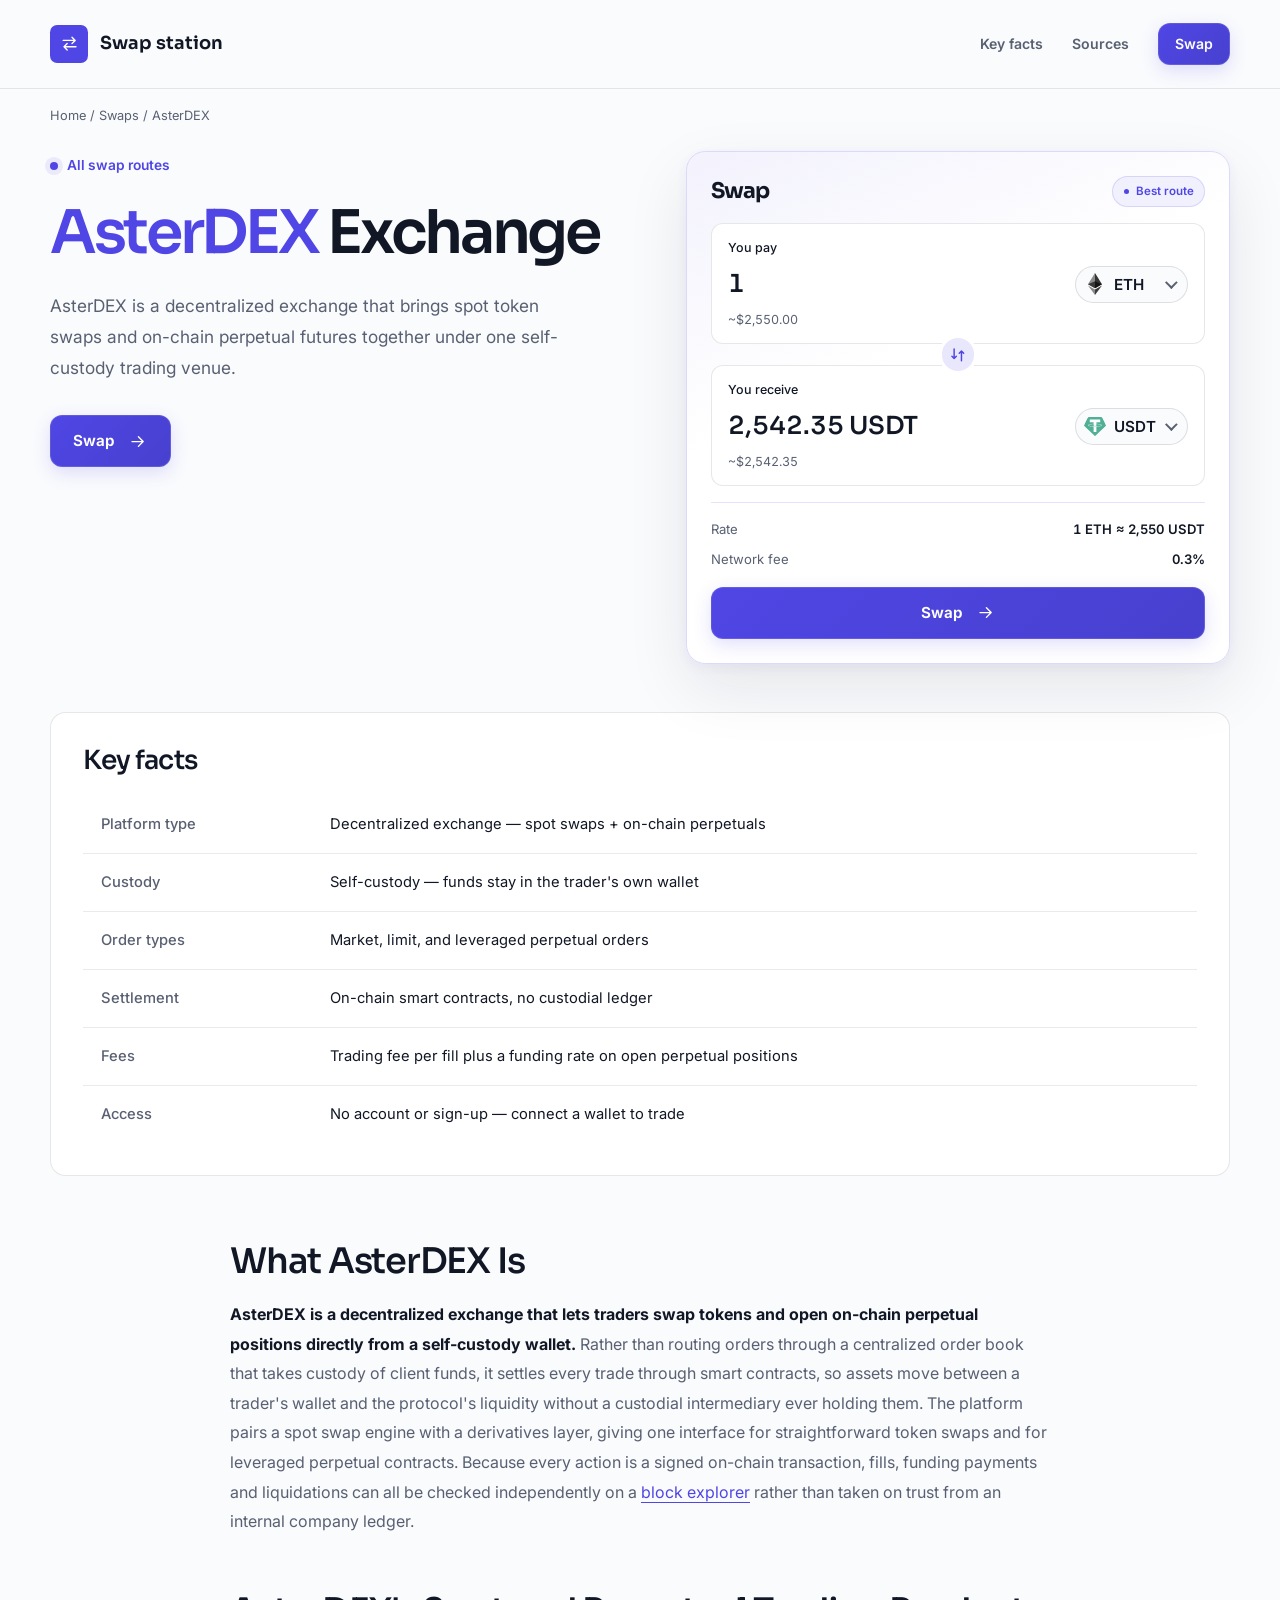
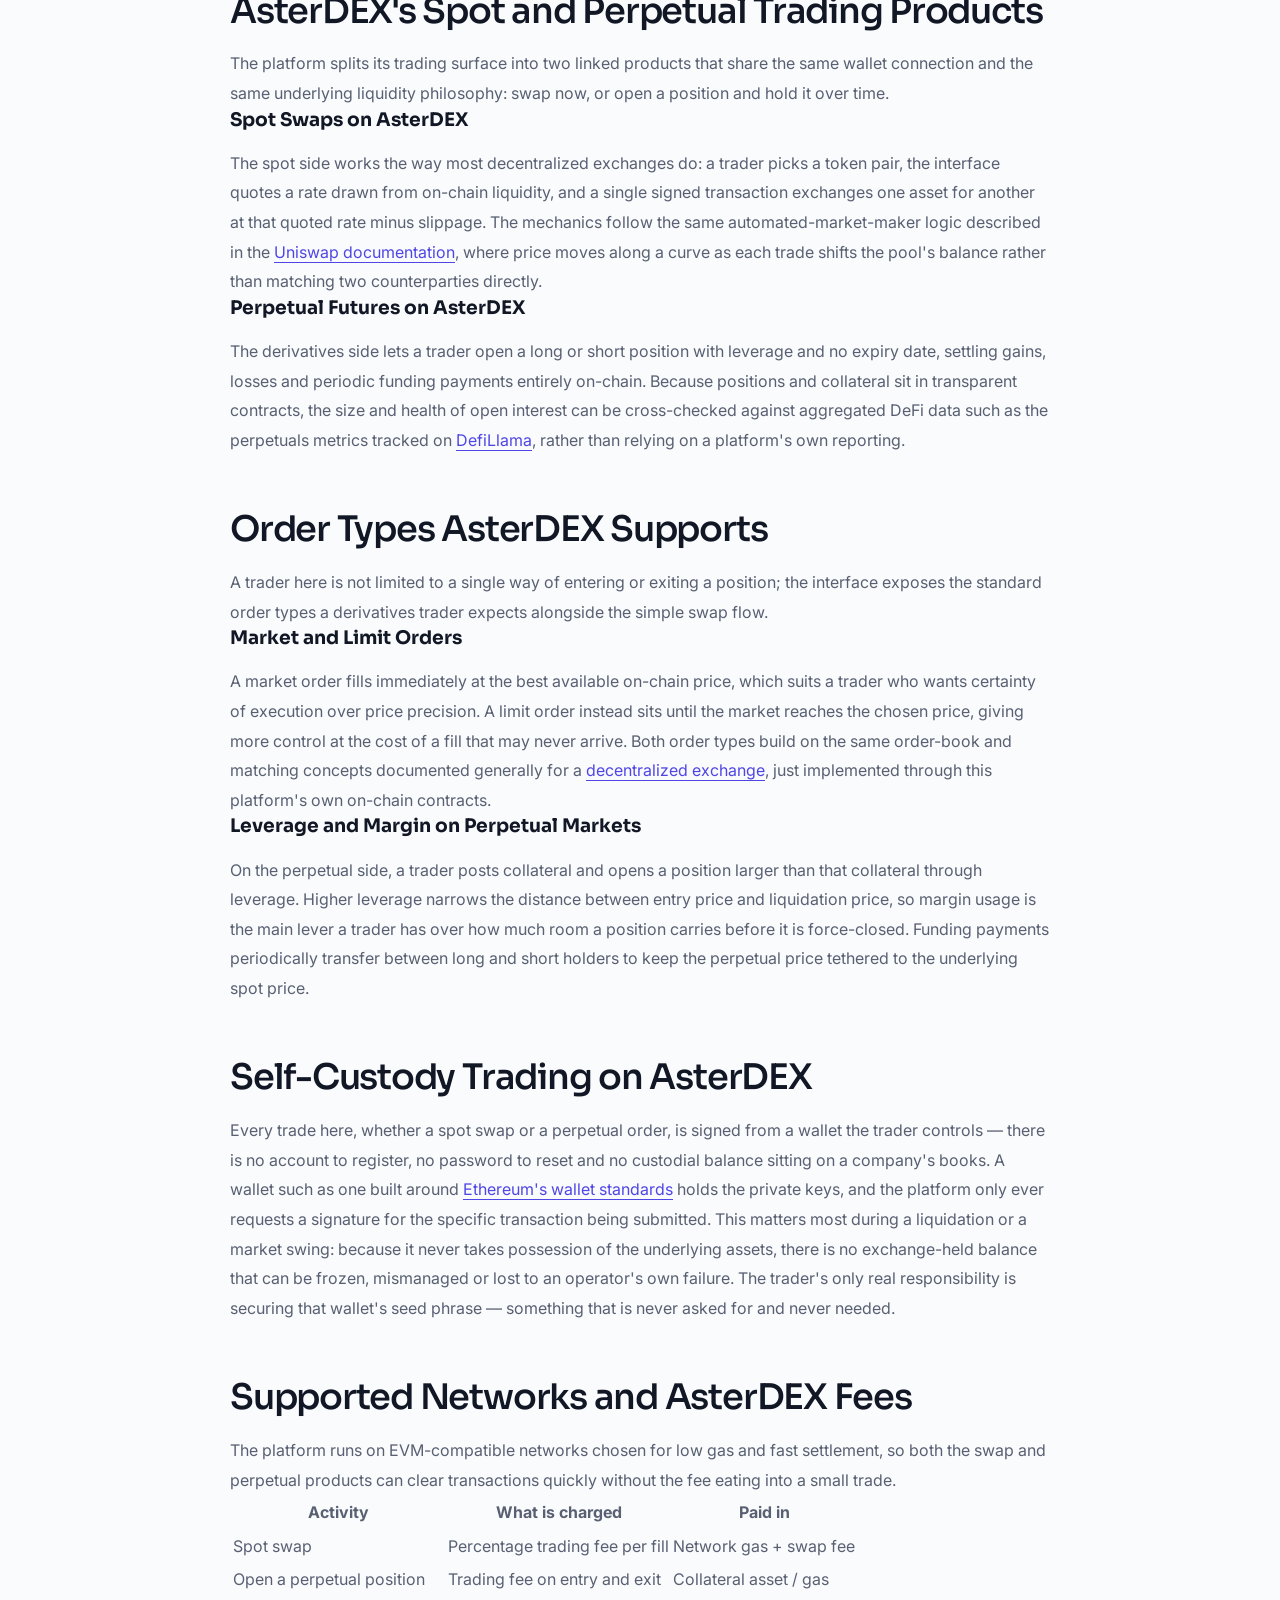
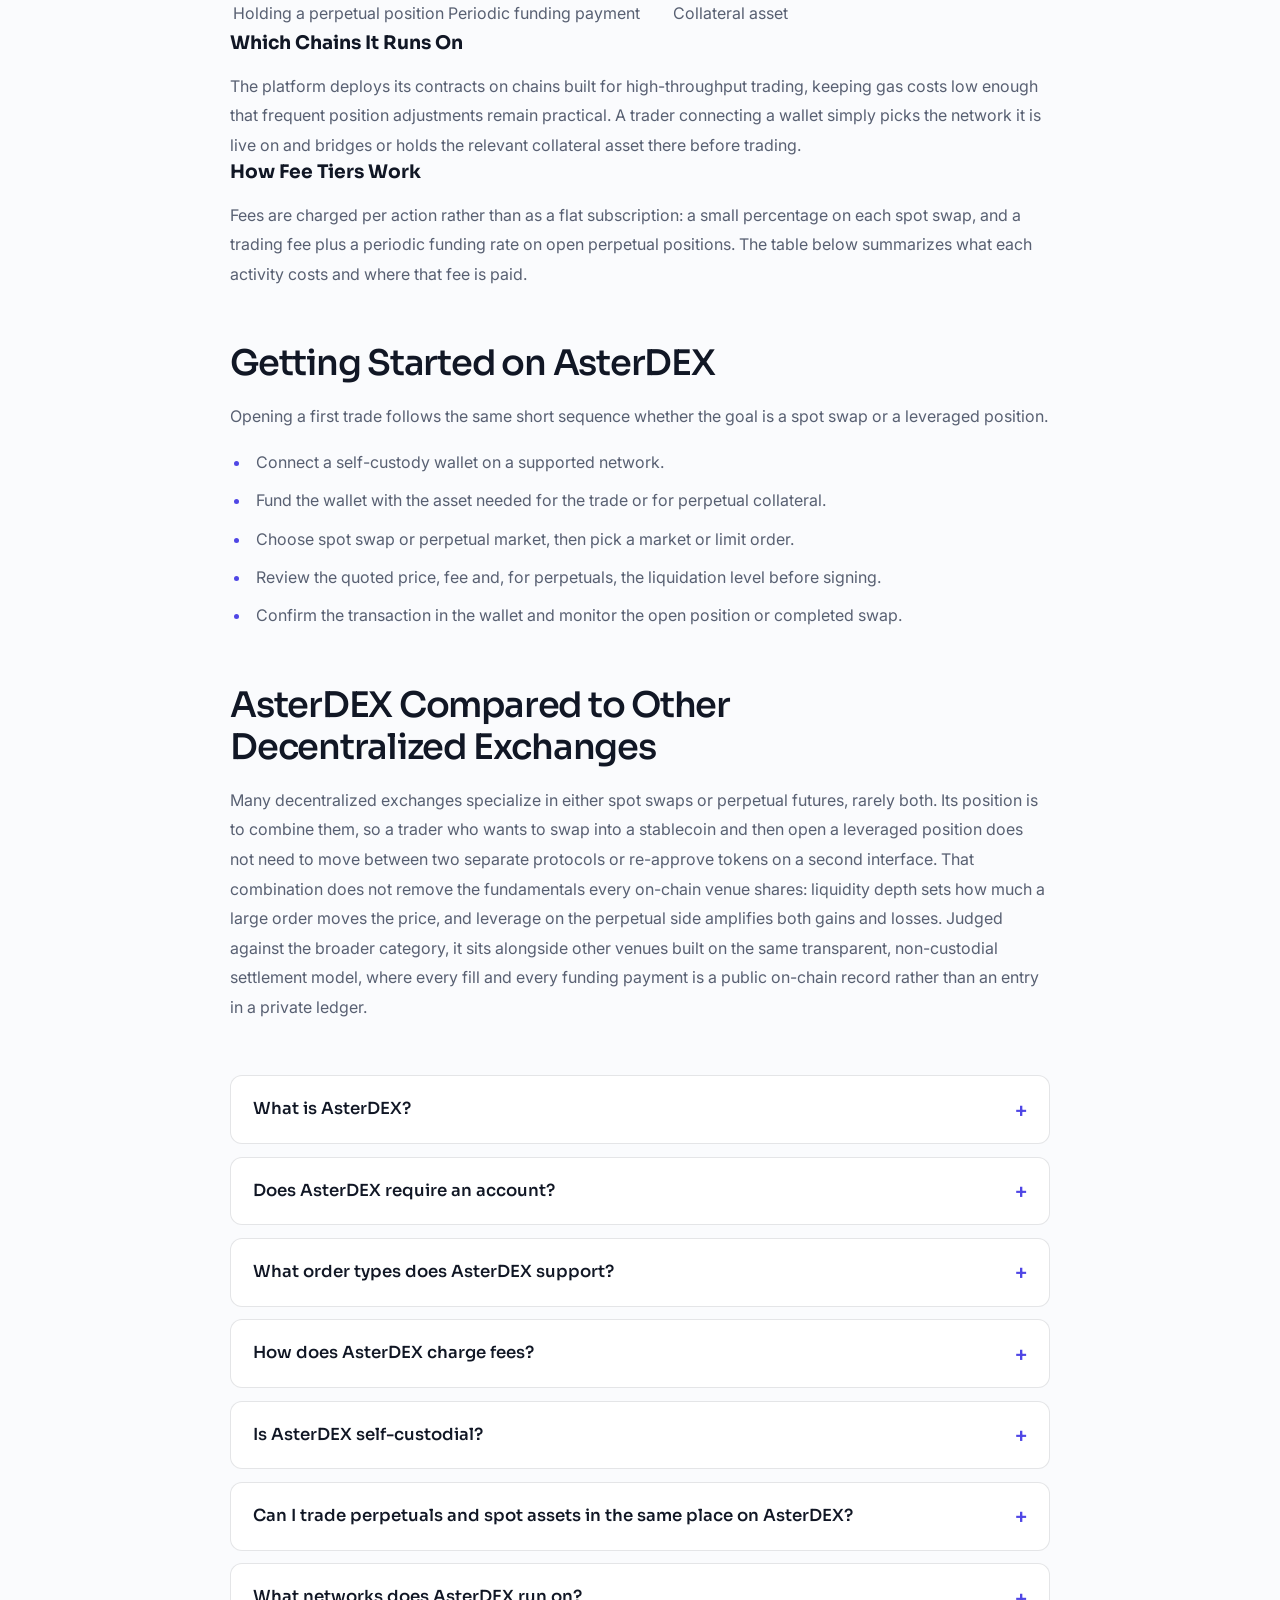
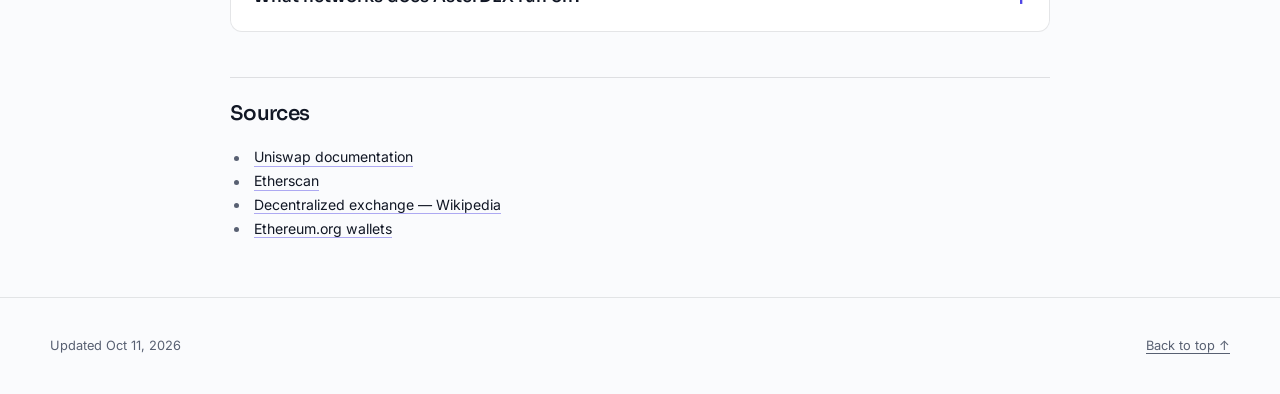
==== commit 56aa1aad: "Compact two-column swap hero (was centered exchange)" ====
--- a/index.html
+++ b/index.html
@@ -1,1107 +1,231 @@
 <!doctype html>
 <html lang="en">
 <head>
-<meta charset="utf-8">
-<meta name="viewport" content="width=device-width, initial-scale=1">
-<title>AsterDEX — Decentralized Exchange for Spot Swaps & Perps</title>
-<meta name="description" content="AsterDEX is a decentralized exchange combining spot token swaps with on-chain perpetual futures. See how it handles order types, self-custody trading, supported networks and fees.">
-<link rel="canonical" href="https://asterdex-app.github.io/">
-<meta property="og:type" content="website">
-<meta property="og:title" content="AsterDEX">
-<meta property="og:description" content="AsterDEX is a decentralized exchange combining spot token swaps with on-chain perpetual futures. See how it handles order types, self-custody trading, supported networks and fees.">
-<meta property="og:url" content="https://asterdex-app.github.io/">
-<meta property="og:image" content="https://asterdex-app.github.io/og.png">
-<meta name="twitter:card" content="summary_large_image">
-<meta name="twitter:title" content="AsterDEX">
-<meta name="twitter:description" content="AsterDEX is a decentralized exchange combining spot token swaps with on-chain perpetual futures. See how it handles order types, self-custody trading, supported networks and fees.">
-<meta name="twitter:image" content="https://asterdex-app.github.io/og.png">
+  <meta charset="utf-8">
+  <meta name="viewport" content="width=device-width, initial-scale=1">
+  <title>AsterDEX — Decentralized Exchange for Spot Swaps & Perps</title>
+  <meta name="description" content="AsterDEX is a decentralized exchange combining spot token swaps with on-chain perpetual futures. See how it handles order types, self-custody trading, supported networks and fees.">
+  <link rel="canonical" href="https://asterdex-app.github.io/">
+  <meta property="og:type" content="website">
+  <meta property="og:title" content="AsterDEX">
+  <meta property="og:description" content="AsterDEX is a decentralized exchange combining spot token swaps with on-chain perpetual futures. See how it handles order types, self-custody trading, supported networks and fees.">
+  <meta property="og:url" content="https://asterdex-app.github.io/">
+  <meta property="og:image" content="https://asterdex-app.github.io/og.png">
+  <meta name="twitter:card" content="summary_large_image">
+  <meta name="twitter:title" content="AsterDEX">
+  <meta name="twitter:description" content="AsterDEX is a decentralized exchange combining spot token swaps with on-chain perpetual futures. See how it handles order types, self-custody trading, supported networks and fees.">
+  <meta name="twitter:image" content="https://asterdex-app.github.io/og.png">
 <link rel="preconnect" href="https://fonts.googleapis.com"><link rel="preconnect" href="https://fonts.gstatic.com" crossorigin><link rel="stylesheet" href="https://fonts.googleapis.com/css2?family=Inter:wght@400;500;600;700&family=Sora:wght@500;600;700&display=swap">
-<script type="application/ld+json">{"@context": "https://schema.org", "@graph": [{"@type": "WebSite", "@id": "https://asterdex-app.github.io/#website", "url": "https://asterdex-app.github.io/", "name": "AsterDEX — Decentralized Exchange for Spot Swaps & Perps"}, {"@type": "WebPage", "@id": "https://asterdex-app.github.io/#webpage", "url": "https://asterdex-app.github.io/", "name": "AsterDEX — Decentralized Exchange for Spot Swaps & Perps", "isPartOf": {"@id": "https://asterdex-app.github.io/#website"}, "description": "AsterDEX is a decentralized exchange combining spot token swaps with on-chain perpetual futures. See how it handles order types, self-custody trading, supported networks and fees.", "datePublished": "2026-10-10", "dateModified": "2026-10-10"}, {"@type": "SoftwareApplication", "name": "AsterDEX", "applicationCategory": "FinanceApplication", "operatingSystem": "Web", "offers": {"@type": "Offer", "price": "0", "priceCurrency": "USD"}}, {"@type": "BreadcrumbList", "itemListElement": [{"@type": "ListItem", "position": 1, "name": "Home", "item": "https://asterdex-app.github.io/"}, {"@type": "ListItem", "position": 2, "name": "Swaps"}, {"@type": "ListItem", "position": 3, "name": "AsterDEX"}]}, {"@type": "FAQPage", "mainEntity": [{"@type": "Question", "name": "What is AsterDEX?", "acceptedAnswer": {"@type": "Answer", "text": "AsterDEX is a decentralized exchange that combines spot token swaps with on-chain perpetual futures trading, settled through smart contracts rather than a custodial order book."}}, {"@type": "Question", "name": "Does AsterDEX require an account?", "acceptedAnswer": {"@type": "Answer", "text": "No. It only requires a self-custody wallet connection — there is no sign-up, password or custodial balance held by the platform."}}, {"@type": "Question", "name": "What order types does AsterDEX support?", "acceptedAnswer": {"@type": "Answer", "text": "It supports market and limit orders for both spot swaps and leveraged perpetual positions, along with the margin and funding mechanics perpetual trading requires."}}, {"@type": "Question", "name": "How does AsterDEX charge fees?", "acceptedAnswer": {"@type": "Answer", "text": "It charges a trading fee per spot swap and per perpetual order, plus a periodic funding payment on open perpetual positions, all paid in the relevant collateral asset or network gas."}}, {"@type": "Question", "name": "Is AsterDEX self-custodial?", "acceptedAnswer": {"@type": "Answer", "text": "Yes. Every trade is signed from the trader's own wallet, and the platform never takes possession of the underlying assets at any point."}}, {"@type": "Question", "name": "Can I trade perpetuals and spot assets in the same place on AsterDEX?", "acceptedAnswer": {"@type": "Answer", "text": "Yes. It links a spot swap engine with a perpetual futures layer, so a trader can swap into collateral and open a leveraged position without switching platforms."}}, {"@type": "Question", "name": "What networks does AsterDEX run on?", "acceptedAnswer": {"@type": "Answer", "text": "It deploys on EVM-compatible networks chosen for low gas and fast settlement, so both spot swaps and perpetual positions can be adjusted quickly and cheaply."}}]}]}</script>
-<style>
-:root{--bg:#FAFBFD;--surface:#FFFFFF;--text:#111725;--muted:#586072;--accent:#4F46E5;--accent-ink:#FFFFFF;--radius:12px;--display:"Sora";--body:"Inter"}
-*,
-*::before,
-*::after {
-  box-sizing: border-box;
-}
-html {
-  min-width: 280px;
-  scroll-behavior: smooth;
-  scroll-padding-top: 2rem;
-  background: var(--bg);
-  -webkit-text-size-adjust: 100%;
-}
-body {
-  margin: 0;
-  color: var(--text);
-  background: radial-gradient(ellipse at 50% 0%, color-mix(in srgb, var(--accent) 9%, transparent), transparent 42rem), var(--bg);
-  font-family: var(--body);
-  font-size: 1rem;
-  line-height: 1.65;
-  overflow-wrap: anywhere;
-  -webkit-font-smoothing: antialiased;
-}
-::selection {
-  color: var(--accent-ink);
-  background: var(--accent);
-}
-a {
-  color: var(--accent);
-  text-decoration-thickness: 1px;
-  text-underline-offset: 0.22em;
-  transition: color 160ms ease, background 160ms ease, box-shadow 160ms ease;
-}
-a:hover {
-  color: color-mix(in srgb, var(--accent) 76%, var(--text));
-}
-a:focus-visible,
-input:focus-visible,
-summary:focus-visible,
-[tabindex]:focus-visible {
-  outline: 3px solid var(--accent);
-  outline-offset: 5px;
-}
-img,
-svg {
-  max-width: 100%;
-  vertical-align: middle;
-}
-img {
-  height: auto;
-}
-input,
-output {
-  font-family: var(--body);
-}
-h1,
-h2,
-h3,
-h4 {
-  color: var(--text);
-  font-family: var(--display);
-  text-wrap: balance;
-}
-p,
-ul,
-ol,
-blockquote,
-figure {
-  margin: 0;
-}
-.c463541 {
-  width: min(100% - 4rem, 1120px);
-  margin-inline: auto;
-}
-.cd6b123 {
-  display: flex;
-  align-items: center;
-  justify-content: space-between;
-  gap: 1.5rem;
-  min-height: 92px;
-  border-bottom: 1px solid color-mix(in srgb, var(--text) 9%, transparent);
-}
-.c10fd18 {
-  display: inline-flex;
-  align-items: center;
-  gap: 0.7rem;
-  color: var(--text);
-  font-family: var(--display);
-  font-size: 1.2rem;
-  font-weight: 750;
-  letter-spacing: -0.045em;
-}
-.c766609 {
-  display: grid;
-  width: 36px;
-  height: 36px;
-  place-items: center;
-  border: 1px solid color-mix(in srgb, var(--accent) 23%, transparent);
-  border-radius: calc(var(--radius) * 0.55);
-  color: var(--accent);
-  background: color-mix(in srgb, var(--accent) 10%, var(--surface));
-  font-size: 1.4rem;
-  line-height: 1;
-}
-.ca4765b {
-  display: inline-flex;
-  align-items: center;
-  justify-content: center;
-  gap: 0.7rem;
-  min-height: 42px;
-  padding: 0.55rem 1.1rem;
-  border: 1px solid color-mix(in srgb, var(--text) 14%, transparent);
-  border-radius: calc(var(--radius) * 0.65);
-  color: var(--text);
-  background: color-mix(in srgb, var(--surface) 80%, transparent);
-  font-size: 0.85rem;
-  font-weight: 650;
-  text-decoration: none;
-}
-.ca4765b:hover {
-  color: var(--accent);
-  border-color: color-mix(in srgb, var(--accent) 50%, transparent);
-  background: color-mix(in srgb, var(--accent) 7%, var(--surface));
-}
-.c6d7f5f {
-  padding-block: 1.4rem 0.5rem;
-  color: var(--muted);
-  font-size: 0.78rem;
-}
-.c1abc64 {
-  display: flex;
-  flex-wrap: wrap;
-  align-items: center;
-  gap: 0.45rem 0.7rem;
-  margin: 0;
-  padding: 0;
-  color: var(--muted);
-  list-style: none;
-}
-.c1abc64 ol,
-.c1abc64 ul {
-  display: flex;
-  flex-wrap: wrap;
-  align-items: center;
-  gap: 0.45rem 0.7rem;
-  margin: 0;
-  padding: 0;
-  list-style: none;
-}
-.c1abc64 li {
-  display: inline-flex;
-  align-items: center;
-  gap: 0.7rem;
-}
-.c1abc64 li + li::before {
-  content: "/";
-  color: color-mix(in srgb, var(--muted) 60%, transparent);
-}
-.c1abc64 a {
-  color: var(--muted);
-  text-decoration: none;
-}
-.c1abc64 a:hover {
-  color: var(--accent);
-  text-decoration: underline;
-}
-.c1abc64 [aria-current="page"] {
-  color: var(--text);
-}
-.c78ee6a {
-  display: flex;
-  flex-direction: column;
-  align-items: center;
-  padding-top: clamp(1.5rem, 3.5vw, 2.75rem);
-  text-align: center;
-}
-.cfca351 {
-  display: inline-flex;
-  align-items: center;
-  gap: 0.55rem;
-  margin-bottom: 1.25rem;
-  padding: 0.35rem 0.8rem;
-  border: 1px solid color-mix(in srgb, var(--accent) 20%, transparent);
-  border-radius: calc(var(--radius) * 2);
-  color: var(--accent);
-  background: color-mix(in srgb, var(--accent) 6%, var(--surface));
-  font-size: 0.8rem;
-  font-weight: 600;
-}
-.cfca351::before {
-  content: "";
-  width: 6px;
-  height: 6px;
-  border-radius: 50%;
-  background: var(--accent);
-  box-shadow: 0 0 0 4px color-mix(in srgb, var(--accent) 10%, transparent);
-}
-.c78ee6a h1 {
-  max-width: 960px;
-  margin: 0;
-  font-size: clamp(2.3rem, 5vw, 4.2rem);
-  font-weight: 650;
-  line-height: 1.06;
-  letter-spacing: -0.06em;
-}
-.c78ee6a h1 em,
-.c78ee6a h1 strong,
-.c78ee6a h1 span {
-  color: var(--accent);
-}
-.c78ee6a h1 em {
-  font-style: normal;
-}
-.c3ffe64 {
-  max-width: 720px;
-  margin: 1.1rem auto 0;
-  color: var(--muted);
-  font-size: clamp(1rem, 1.65vw, 1.15rem);
-  line-height: 1.85;
-  text-wrap: pretty;
-}
-.c941f4b {
-  position: relative;
-  isolation: isolate;
-  width: 100%;
-  margin-top: clamp(1.25rem, 2.5vw, 2rem);
-  padding: clamp(1.2rem, 3.5vw, 2.6rem);
-  border: 1px solid color-mix(in srgb, var(--accent) 19%, var(--surface));
-  border-radius: var(--radius);
-  background: linear-gradient(145deg, color-mix(in srgb, var(--accent) 5%, var(--surface)), var(--surface) 48%);
-  box-shadow: 0 24px 65px -24px color-mix(in srgb, var(--text) 21%, transparent), 0 4px 14px -7px color-mix(in srgb, var(--accent) 16%, transparent);
-  text-align: left;
-}
-.c941f4b::before {
-  position: absolute;
-  inset: -1px 12% auto;
-  height: 2px;
-  content: "";
-  background: linear-gradient(90deg, color-mix(in srgb, var(--accent) 0%, transparent), color-mix(in srgb, var(--accent) 65%, transparent), color-mix(in srgb, var(--accent) 0%, transparent));
-}
-.ccbad54 {
-  display: flex;
-  flex-wrap: wrap;
-  align-items: center;
-  justify-content: space-between;
-  gap: 0.6rem 1rem;
-  margin-bottom: 1rem;
-}
-.ccbad54 h2 {
-  margin: 0;
-  font-size: 1.25rem;
-  font-weight: 650;
-  letter-spacing: -0.035em;
-}
-.ccbad54 p {
-  color: var(--muted);
-  font-size: 0.78rem;
-}
-.cb29b26 {
-  display: grid;
-  grid-template-columns: minmax(0, 1fr) auto minmax(0, 1fr);
-  align-items: stretch;
-  gap: 1rem;
-}
-.c870f3d {
-  min-width: 0;
-  padding: 1.4rem 1.5rem 1.1rem;
-  border: 1px solid color-mix(in srgb, var(--text) 10%, transparent);
-  border-radius: calc(var(--radius) * 0.7);
-  background: color-mix(in srgb, var(--bg) 65%, var(--surface));
-  transition: border-color 160ms ease, box-shadow 160ms ease;
-}
-.c870f3d:focus-within {
-  border-color: var(--accent);
-  box-shadow: 0 0 0 4px color-mix(in srgb, var(--accent) 9%, transparent);
-}
-.c9f4c19 {
-  border-color: color-mix(in srgb, var(--accent) 18%, transparent);
-  background: linear-gradient(135deg, color-mix(in srgb, var(--accent) 8%, var(--surface)), color-mix(in srgb, var(--accent) 3%, var(--surface)));
-}
-.c8468dc {
-  display: block;
-  margin-bottom: 0.65rem;
-  color: var(--muted);
-  font-size: 0.82rem;
-  font-weight: 550;
-}
-#amount {
-  display: block;
-  width: 100%;
-  min-width: 0;
-  margin: 0;
-  padding: 0;
-  border: 0;
-  border-radius: 0;
-  color: var(--text);
-  background: color-mix(in srgb, var(--surface) 0%, transparent);
-  font-family: var(--body);
-  font-size: clamp(1.7rem, 3vw, 2.65rem);
-  font-weight: 550;
-  font-variant-numeric: tabular-nums;
-  line-height: 1.3;
-  letter-spacing: -0.045em;
-  appearance: textfield;
-  -moz-appearance: textfield;
-}
-#amount::-webkit-inner-spin-button,
-#amount::-webkit-outer-spin-button {
-  margin: 0;
-  -webkit-appearance: none;
-}
-#amount::placeholder {
-  color: var(--muted);
-  opacity: 0.65;
-}
-#amount:focus-visible {
-  outline-offset: 3px;
-  outline-width: 2px;
-}
-#amount[aria-invalid="true"] {
-  text-decoration: underline wavy;
-  text-decoration-color: var(--accent);
-  text-decoration-thickness: 1px;
-  text-underline-offset: 0.2em;
-}
-#received {
-  display: block;
-  min-height: 1.3em;
-  color: var(--text);
-  font-size: clamp(1.7rem, 3vw, 2.65rem);
-  font-weight: 550;
-  font-variant-numeric: tabular-nums;
-  line-height: 1.3;
-  letter-spacing: -0.045em;
-  overflow-wrap: anywhere;
-}
-.c5c815c {
-  display: block;
-  margin-top: 0.6rem;
-  color: var(--muted);
-  font-size: 0.73rem;
-  line-height: 1.5;
-}
-.c5a7780 {
-  display: flex;
-  align-items: center;
-  justify-content: center;
-  gap: 0.5rem;
-  padding-inline: 0.15rem;
-}
-.c02a2fd {
-  display: flex;
-  align-items: center;
-  justify-content: center;
-  flex-wrap: wrap;
-  gap: 0.3rem;
-  width: 48px;
-  min-height: 48px;
-  padding: 0.4rem;
-  border: 1px solid color-mix(in srgb, var(--text) 9%, transparent);
-  border-radius: calc(var(--radius) * 0.55);
-  background: var(--surface);
-  box-shadow: 0 4px 10px color-mix(in srgb, var(--text) 4%, transparent);
-  font-size: 0.65rem;
-  line-height: 1.2;
-  text-align: center;
-}
-.c02a2fd img,
-.c02a2fd svg {
-  display: block;
-  width: 30px;
-  height: 30px;
-  object-fit: contain;
-}
-.c800262 {
-  color: var(--accent);
-  font-size: 1.3rem;
-}
-.cf582de {
-  display: grid;
-  grid-template-columns: minmax(0, 1fr) minmax(220px, 0.55fr);
-  align-items: center;
-  gap: 1.5rem 2.5rem;
-  margin-top: 1.4rem;
-}
-.c8f2400 {
-  display: grid;
-  gap: 0.45rem;
-  margin: 0;
-  font-size: 0.8rem;
-}
-.c8f2400 > div {
-  display: flex;
-  align-items: baseline;
-  justify-content: space-between;
-  gap: 1rem;
-}
-.c8f2400 dt {
-  color: var(--muted);
-}
-.c8f2400 dd {
-  margin: 0;
-  color: var(--text);
-  font-weight: 550;
-  font-variant-numeric: tabular-nums;
-  text-align: right;
-}
-.cf8cca8 {
-  display: flex;
-  align-items: center;
-  justify-content: space-between;
-  gap: 1.5rem;
-  min-height: 56px;
-  padding: 0.9rem 1.3rem;
-  border: 1px solid color-mix(in srgb, var(--accent) 85%, var(--text));
-  border-radius: calc(var(--radius) * 0.65);
-  color: var(--accent-ink);
-  background: linear-gradient(120deg, var(--accent), color-mix(in srgb, var(--accent) 85%, var(--text)));
-  box-shadow: 0 8px 22px -8px color-mix(in srgb, var(--accent) 45%, transparent);
-  font-size: 0.9rem;
-  font-weight: 650;
-  text-decoration: none;
-  transition: transform 160ms ease, box-shadow 160ms ease, background 160ms ease;
-}
-.cf8cca8:hover {
-  transform: translateY(-2px);
-  color: var(--accent-ink);
-  background: linear-gradient(120deg, color-mix(in srgb, var(--accent) 94%, var(--text)), color-mix(in srgb, var(--accent) 78%, var(--text)));
-  box-shadow: 0 12px 28px -9px color-mix(in srgb, var(--accent) 50%, transparent);
-}
-.cf8cca8:active {
-  transform: translateY(0);
-}
-.cf8cca8 span:last-child {
-  font-size: 1.3rem;
-  line-height: 1;
-}
-.c43fb97 {
-  min-height: 1.5em;
-  margin-top: 0.8rem;
-  color: var(--muted);
-  font-size: 0.75rem;
-}
-.c43fb97[data-invalid="true"] {
-  color: var(--text);
-  font-weight: 600;
-}
-.c06e760 {
-  display: grid;
-  grid-template-columns: repeat(4, minmax(0, 1fr));
-  gap: 1px;
-  margin-block: 1.6rem 4.5rem;
-  padding: 1rem 0;
-  border-block: 1px solid color-mix(in srgb, var(--text) 8%, transparent);
-  list-style: none;
-}
-.c06e760 li {
-  display: flex;
-  align-items: center;
-  justify-content: center;
-  gap: 0.6rem;
-  padding: 0.6rem 0.75rem;
-  color: var(--muted);
-  font-size: 0.8rem;
-  text-align: center;
-}
-.c06e760 li + li {
-  border-left: 1px solid color-mix(in srgb, var(--text) 9%, transparent);
-}
-.c06e760 li::before {
-  content: "✓";
-  color: var(--accent);
-  font-size: 0.85rem;
-  font-weight: 650;
-}
-.c78e5ae {
-  margin-bottom: 4rem;
-  padding: clamp(1.25rem, 3.5vw, 2.75rem);
-  border: 1px solid color-mix(in srgb, var(--text) 9%, transparent);
-  border-radius: var(--radius);
-  background: var(--surface);
-  box-shadow: 0 12px 35px -22px color-mix(in srgb, var(--text) 18%, transparent);
-}
-.caa8562 {
-  margin: 0 0 1.6rem;
-  font-size: clamp(1.5rem, 2.5vw, 2rem);
-  font-weight: 600;
-  line-height: 1.2;
-  letter-spacing: -0.045em;
-}
-.cfe16a2 {
-  overflow-x: auto;
-  overscroll-behavior-inline: contain;
-}
-.c1f520b {
-  width: 100%;
-  border-collapse: collapse;
-  color: var(--text);
-  font-size: 0.92rem;
-  line-height: 1.65;
-  text-align: left;
-}
-.c1f520b caption {
-  margin-bottom: 1rem;
-  color: var(--muted);
-  font-size: 0.85rem;
-  text-align: left;
-}
-.c1f520b th,
-.c1f520b td {
-  padding: 1.05rem 1.2rem;
-  border-bottom: 1px solid color-mix(in srgb, var(--text) 8%, transparent);
-  vertical-align: top;
-}
-.c1f520b th {
-  width: 31%;
-  color: var(--muted);
-  font-weight: 500;
-}
-.c1f520b td {
-  font-weight: 550;
-}
-.c1f520b tr:nth-child(odd) {
-  background: color-mix(in srgb, var(--accent) 3%, var(--surface));
-}
-.c1f520b tr:last-child > * {
-  border-bottom: 0;
-}
-.c1f520b thead th {
-  color: var(--text);
-  background: color-mix(in srgb, var(--accent) 7%, var(--surface));
-  font-weight: 650;
-}
-.ca0badf {
-  width: min(100%, 860px);
-  margin-inline: auto;
-}
-.c577925 {
-  margin-block: 0 3.6rem;
-  padding-bottom: 3.2rem;
-  border-bottom: 1px solid color-mix(in srgb, var(--text) 9%, transparent);
-  scroll-margin-top: 2rem;
-}
-.c4cc8d5 {
-  margin: 0 0 1.25rem;
-  color: var(--text);
-  font-family: var(--display);
-  font-size: clamp(1.6rem, 3vw, 2.4rem);
-  font-weight: 600;
-  line-height: 1.2;
-  letter-spacing: -0.045em;
-}
-.c4089bb {
-  color: var(--muted);
-  font-family: var(--body);
-  font-size: 1rem;
-  line-height: 1.85;
-}
-.c4089bb > * + * {
-  margin-top: 1.25rem;
-}
-.c4089bb h3,
-.c4089bb h4 {
-  margin-block: 2rem 0.75rem;
-  color: var(--text);
-  font-family: var(--display);
-  font-size: 1.3rem;
-  font-weight: 600;
-  line-height: 1.35;
-  letter-spacing: -0.025em;
-}
-.c4089bb h4 {
-  font-size: 1.1rem;
-}
-.c4089bb strong,
-.c10bf9a strong {
-  color: var(--text);
-  font-weight: 650;
-}
-.c4089bb ul,
-.c4089bb ol,
-.c10bf9a ul,
-.c10bf9a ol {
-  padding-left: 1.4rem;
-}
-.c4089bb li,
-.c10bf9a li {
-  padding-left: 0.3rem;
-}
-.c4089bb li + li,
-.c10bf9a li + li {
-  margin-top: 0.65rem;
-}
-.c4089bb li::marker,
-.c10bf9a li::marker {
-  color: var(--accent);
-}
-.c4089bb li > ul,
-.c4089bb li > ol {
-  margin-top: 0.65rem;
-}
-.c4089bb blockquote {
-  padding: 1.25rem 1.5rem;
-  border-left: 3px solid var(--accent);
-  border-radius: 0 calc(var(--radius) * 0.45) calc(var(--radius) * 0.45) 0;
-  color: var(--text);
-  background: color-mix(in srgb, var(--accent) 6%, var(--surface));
-}
-.c4089bb blockquote p + p {
-  margin-top: 0.8rem;
-}
-.c4089bb table {
-  display: block;
-  width: 100%;
-  max-width: 100%;
-  overflow-x: auto;
-  border-collapse: collapse;
-  border: 1px solid color-mix(in srgb, var(--text) 12%, transparent);
-  border-radius: calc(var(--radius) * 0.6);
-  background: var(--surface);
-  font-size: 0.88rem;
-  line-height: 1.6;
-  text-align: left;
-  overscroll-behavior-inline: contain;
-}
-.c4089bb table th,
-.c4089bb table td {
-  min-width: 8rem;
-  padding: 0.95rem 1.15rem;
-  border-bottom: 1px solid color-mix(in srgb, var(--text) 9%, transparent);
-  vertical-align: top;
-}
-.c4089bb table th {
-  color: var(--text);
-  background: color-mix(in srgb, var(--accent) 7%, var(--surface));
-  font-weight: 600;
-}
-.c4089bb table tbody tr:nth-child(even) {
-  background: color-mix(in srgb, var(--bg) 65%, var(--surface));
-}
-.c4089bb table tr:last-child td {
-  border-bottom: 0;
-}
-.c4089bb table caption {
-  padding: 0.85rem 1.15rem;
-  color: var(--muted);
-  font-size: 0.8rem;
-  text-align: left;
-}
-.c4089bb code,
-.c4089bb pre {
-  border-radius: calc(var(--radius) * 0.3);
-  color: var(--text);
-  background: color-mix(in srgb, var(--text) 5%, var(--surface));
-  font-family: var(--body);
-  font-size: 0.9em;
-}
-.c4089bb code {
-  padding: 0.15em 0.4em;
-}
-.c4089bb pre {
-  overflow-x: auto;
-  padding: 1.2rem;
-}
-.c4089bb pre code {
-  padding: 0;
-  background: color-mix(in srgb, var(--surface) 0%, transparent);
-}
-.c4089bb figure img {
-  display: block;
-  border-radius: calc(var(--radius) * 0.7);
-}
-.c4089bb figcaption {
-  margin-top: 0.7rem;
-  color: var(--muted);
-  font-size: 0.8rem;
-}
-.c99b17e {
-  margin-block: 1rem;
-  border: 1px solid color-mix(in srgb, var(--text) 10%, transparent);
-  border-radius: calc(var(--radius) * 0.7);
-  background: var(--surface);
-  transition: border-color 180ms ease, box-shadow 180ms ease;
-}
-.c99b17e:hover {
-  border-color: color-mix(in srgb, var(--accent) 35%, transparent);
-}
-.c99b17e[open] {
-  border-color: color-mix(in srgb, var(--accent) 30%, transparent);
-  box-shadow: 0 8px 25px -14px color-mix(in srgb, var(--text) 15%, transparent);
-}
-.c4eb25e {
-  display: flex;
-  align-items: center;
-  justify-content: space-between;
-  gap: 1.5rem;
-  padding: 1.3rem 1.5rem;
-  border-radius: calc(var(--radius) * 0.7);
-  color: var(--text);
-  font-family: var(--display);
-  font-size: 1.04rem;
-  font-weight: 550;
-  line-height: 1.5;
-  list-style: none;
-  cursor: pointer;
-}
-.c4eb25e::-webkit-details-marker {
-  display: none;
-}
-.c4eb25e::after {
-  display: grid;
-  flex: 0 0 27px;
-  width: 27px;
-  height: 27px;
-  place-items: center;
-  content: "+";
-  border-radius: 50%;
-  color: var(--accent);
-  background: color-mix(in srgb, var(--accent) 9%, var(--surface));
-  font-family: var(--body);
-  font-size: 1.2rem;
-  font-weight: 400;
-  line-height: 1;
-}
-.c99b17e[open] > .c4eb25e::after {
-  content: "−";
-}
-.c10bf9a {
-  padding: 0 1.5rem 1.5rem;
-  color: var(--muted);
-  font-family: var(--body);
-  font-size: 0.95rem;
-  line-height: 1.85;
-}
-.c10bf9a > * + * {
-  margin-top: 1rem;
-}
-.c58fb1e {
-  margin-top: 4rem;
-  padding: 2.2rem 0 2.5rem;
-  border-top: 1px solid color-mix(in srgb, var(--text) 10%, transparent);
-}
-.c58fb1e .caa8562 {
-  margin-bottom: 1.2rem;
-  font-size: 1.35rem;
-}
-.c1791d7 {
-  display: grid;
-  gap: 0.7rem;
-  margin: 0;
-  padding: 0;
-  list-style: none;
-}
-.ce65b68 {
-  min-width: 0;
-  padding: 0.8rem 1rem;
-  border: 1px solid color-mix(in srgb, var(--text) 8%, transparent);
-  border-radius: calc(var(--radius) * 0.45);
-  color: var(--muted);
-  background: color-mix(in srgb, var(--surface) 70%, var(--bg));
-  font-size: 0.82rem;
-  line-height: 1.7;
-  overflow-wrap: anywhere;
-}
-.ce65b68 a,
-a.ce65b68 {
-  color: var(--text);
-  text-decoration-color: color-mix(in srgb, var(--accent) 40%, transparent);
-}
-.ce65b68 a:hover,
-a.ce65b68:hover {
-  color: var(--accent);
-  text-decoration-color: var(--accent);
-}
-.c04dbef {
-  display: flex;
-  flex-wrap: wrap;
-  align-items: center;
-  justify-content: space-between;
-  gap: 1rem 2rem;
-  margin-top: 1rem;
-  padding-block: 1.7rem 2.2rem;
-  border-top: 1px solid color-mix(in srgb, var(--text) 10%, transparent);
-  color: var(--muted);
-  font-size: 0.78rem;
-}
-.cdc8411 {
-  color: var(--text);
-  font-family: var(--display);
-  font-size: 0.95rem;
-  font-weight: 600;
-  letter-spacing: -0.025em;
-}
-.cf236f6 span {
-  color: var(--text);
-}
-@media (min-width: 1280px) {
-  .c78ee6a {
-    padding-top: 5.2rem;
-  }
-  .c941f4b {
-    margin-top: 3.4rem;
-  }
-  .c870f3d {
-    padding-block: 1.6rem 1.3rem;
-  }
-}
-@media (max-width: 900px) {
-  .c463541 {
-    width: min(100% - 3rem, 1120px);
-  }
-  .cb29b26 {
-    gap: 0.65rem;
-  }
-  .c870f3d {
-    padding: 1.1rem;
-  }
-  .c5a7780 {
-    flex-direction: column;
-    gap: 0.2rem;
-  }
-  .c02a2fd {
-    width: 38px;
-    min-height: 38px;
-  }
-  .c02a2fd img,
-  .c02a2fd svg {
-    width: 25px;
-    height: 25px;
-  }
-  .c800262 {
-    line-height: 1;
-  }
-  .c06e760 {
-    margin-bottom: 3rem;
-  }
-}
-@media (max-width: 640px) {
-  html {
-    scroll-padding-top: 1rem;
-  }
-  .c463541 {
-    width: calc(100% - 2rem);
-  }
-  .cd6b123 {
-    min-height: 76px;
-    gap: 0.75rem;
-  }
-  .c10fd18 {
-    gap: 0.5rem;
-    font-size: 1.08rem;
-  }
-  .ca4765b {
-    min-height: 40px;
-    padding: 0.45rem 0.8rem;
-    font-size: 0.78rem;
-  }
-  .c6d7f5f {
-    padding-top: 1rem;
-  }
-  .c78ee6a {
-    padding-top: 2.4rem;
-  }
-  .c78ee6a h1 {
-    font-size: clamp(2.25rem, 10vw, 3.6rem);
-    letter-spacing: -0.05em;
-  }
-  .c3ffe64 {
-    margin-top: 1.1rem;
-    line-height: 1.75;
-  }
-  .c941f4b {
-    padding: 1.1rem;
-  }
-  .ccbad54 {
-    align-items: flex-start;
-    flex-direction: column;
-    gap: 0.3rem;
-    margin-bottom: 1.1rem;
-  }
-  .cb29b26 {
-    grid-template-columns: minmax(0, 1fr);
-    gap: 0.7rem;
-  }
-  .c870f3d {
-    padding: 1.2rem;
-  }
-  #amount,
-  #received {
-    font-size: clamp(1.8rem, 8vw, 2.6rem);
-  }
-  .c5a7780 {
-    flex-direction: row;
-    gap: 0.8rem;
-    padding-block: 0.1rem;
-  }
-  .c02a2fd {
-    width: 40px;
-    min-height: 40px;
-  }
-  .cf582de {
-    grid-template-columns: minmax(0, 1fr);
-    gap: 1.2rem;
-    margin-top: 1.2rem;
-  }
-  .c8f2400 {
-    font-size: 0.78rem;
-  }
-  .cf8cca8 {
-    min-height: 54px;
-  }
-  .c06e760 {
-    grid-template-columns: minmax(0, 1fr);
-    gap: 0;
-    margin-block: 1.4rem 2.6rem;
-    padding-block: 0.5rem;
-  }
-  .c06e760 li {
-    justify-content: flex-start;
-    padding: 0.7rem 1rem;
-  }
-  .c06e760 li + li {
-    border-top: 1px solid color-mix(in srgb, var(--text) 6%, transparent);
-    border-left: 0;
-  }
-  .c78e5ae {
-    margin-bottom: 2.8rem;
-    padding: 1.2rem;
-  }
-  .caa8562 {
-    margin-bottom: 1.2rem;
-  }
-  .c1f520b {
-    font-size: 0.82rem;
-  }
-  .c1f520b th,
-  .c1f520b td {
-    padding: 0.8rem 0.6rem;
-  }
-  .c1f520b th {
-    width: 38%;
-  }
-  .c577925 {
-    margin-bottom: 2.5rem;
-    padding-bottom: 2.3rem;
-  }
-  .c4089bb {
-    font-size: 0.95rem;
-    line-height: 1.8;
-  }
-  .c4089bb h3 {
-    font-size: 1.2rem;
-  }
-  .c4089bb blockquote {
-    padding: 1rem 1.15rem;
-  }
-  .c4eb25e {
-    gap: 0.9rem;
-    padding: 1.1rem;
-    font-size: 0.98rem;
-  }
-  .c10bf9a {
-    padding: 0 1.1rem 1.2rem;
-    font-size: 0.9rem;
-  }
-  .c58fb1e {
-    margin-top: 2.6rem;
-    padding-block: 1.8rem;
-  }
-  .c04dbef {
-    flex-direction: column;
-    align-items: flex-start;
-    gap: 0.45rem;
-    padding-block: 1.4rem 1.8rem;
-  }
-}
-@media (prefers-reduced-motion: reduce) {
-  html {
-    scroll-behavior: auto;
-  }
-  *,
-  *::before,
-  *::after {
-    transition: none;
-    animation: none;
-  }
-  .cf8cca8:hover {
-    transform: none;
-  }
-}
-@media print {
-  body {
-    background: var(--bg);
-  }
-  .c463541,
-  .ca0badf {
-    width: 100%;
-  }
-  .ca4765b,
-  .cf8cca8 {
-    display: none;
-  }
-  .c78ee6a {
-    padding-top: 1.5rem;
-  }
-  .c78ee6a h1 {
-    font-size: 2.6rem;
-  }
-  .c941f4b,
-  .c78e5ae,
-  .c99b17e {
-    box-shadow: none;
-    break-inside: avoid;
-  }
-  .c4089bb h3,
-  .c4cc8d5 {
-    break-after: avoid;
-  }
-  .c4089bb table {
-    display: table;
-    overflow: visible;
-  }
-}
-</style>
+<script type="application/ld+json">{"@context": "https://schema.org", "@graph": [{"@type": "WebSite", "@id": "https://asterdex-app.github.io/#website", "url": "https://asterdex-app.github.io/", "name": "AsterDEX — Decentralized Exchange for Spot Swaps & Perps"}, {"@type": "WebPage", "@id": "https://asterdex-app.github.io/#webpage", "url": "https://asterdex-app.github.io/", "name": "AsterDEX — Decentralized Exchange for Spot Swaps & Perps", "isPartOf": {"@id": "https://asterdex-app.github.io/#website"}, "description": "AsterDEX is a decentralized exchange combining spot token swaps with on-chain perpetual futures. See how it handles order types, self-custody trading, supported networks and fees.", "datePublished": "2026-10-11", "dateModified": "2026-10-11"}, {"@type": "SoftwareApplication", "name": "AsterDEX", "applicationCategory": "FinanceApplication", "operatingSystem": "Web", "offers": {"@type": "Offer", "price": "0", "priceCurrency": "USD"}}, {"@type": "BreadcrumbList", "itemListElement": [{"@type": "ListItem", "position": 1, "name": "Home", "item": "https://asterdex-app.github.io/"}, {"@type": "ListItem", "position": 2, "name": "Swaps"}, {"@type": "ListItem", "position": 3, "name": "AsterDEX"}]}, {"@type": "FAQPage", "mainEntity": [{"@type": "Question", "name": "What is AsterDEX?", "acceptedAnswer": {"@type": "Answer", "text": "AsterDEX is a decentralized exchange that combines spot token swaps with on-chain perpetual futures trading, settled through smart contracts rather than a custodial order book."}}, {"@type": "Question", "name": "Does AsterDEX require an account?", "acceptedAnswer": {"@type": "Answer", "text": "No. It only requires a self-custody wallet connection — there is no sign-up, password or custodial balance held by the platform."}}, {"@type": "Question", "name": "What order types does AsterDEX support?", "acceptedAnswer": {"@type": "Answer", "text": "It supports market and limit orders for both spot swaps and leveraged perpetual positions, along with the margin and funding mechanics perpetual trading requires."}}, {"@type": "Question", "name": "How does AsterDEX charge fees?", "acceptedAnswer": {"@type": "Answer", "text": "It charges a trading fee per spot swap and per perpetual order, plus a periodic funding payment on open perpetual positions, all paid in the relevant collateral asset or network gas."}}, {"@type": "Question", "name": "Is AsterDEX self-custodial?", "acceptedAnswer": {"@type": "Answer", "text": "Yes. Every trade is signed from the trader's own wallet, and the platform never takes possession of the underlying assets at any point."}}, {"@type": "Question", "name": "Can I trade perpetuals and spot assets in the same place on AsterDEX?", "acceptedAnswer": {"@type": "Answer", "text": "Yes. It links a spot swap engine with a perpetual futures layer, so a trader can swap into collateral and open a leveraged position without switching platforms."}}, {"@type": "Question", "name": "What networks does AsterDEX run on?", "acceptedAnswer": {"@type": "Answer", "text": "It deploys on EVM-compatible networks chosen for low gas and fast settlement, so both spot swaps and perpetual positions can be adjusted quickly and cheaply."}}]}]}</script>
+  <style>
+    :root{--bg:#FAFBFD;--surface:#FFFFFF;--text:#111725;--muted:#586072;--accent:#4F46E5;--accent-ink:#FFFFFF;--radius:12px;--display:"Sora";--body:"Inter"}
+    * { box-sizing: border-box; }
+    html { scroll-behavior: smooth; scroll-padding-top: 2rem; }
+    body { margin: 0; background: var(--bg); color: var(--text); font: 400 1rem/1.7 var(--body); -webkit-font-smoothing: antialiased; }
+    a { color: var(--accent); text-underline-offset: .22em; }
+    a:hover { text-decoration-thickness: .12em; }
+    :focus-visible { outline: 3px solid var(--accent); outline-offset: 5px; }
+    ::selection { background: var(--accent); color: var(--accent-ink); }
+    h1, h2, h3, h4, h5, h6 { font-family: var(--display); line-height: 1.15; text-wrap: balance; }
+    p, h1, h2, h3 { margin-top: 0; }
+    img, svg { max-width: 100%; vertical-align: middle; }
+    .c463541 { width: min(1180px, calc(100% - 3rem)); margin-inline: auto; }
+    .c13e66a { position: absolute; z-index: 5; top: .5rem; left: 1rem; padding: .7rem 1rem; background: var(--surface); transform: translateY(-180%); border-radius: var(--radius); }
+    .c13e66a:focus { transform: translateY(0); }
+    .c4b6eb6 { border-bottom: 1px solid color-mix(in srgb,var(--text) 10%,transparent); }
+    .c5cd209 { min-height: 88px; display: flex; align-items: center; justify-content: space-between; gap: 1.5rem; }
+    .cf2d9a9 { display: inline-flex; align-items: center; gap: .7rem; color: var(--text); font: 650 1.12rem/1.2 var(--display); text-decoration: none; }
+    .c98fc6d { display: grid; place-items: center; width: 2.4rem; height: 2.4rem; border-radius: calc(var(--radius) * .6); background: var(--accent); color: var(--accent-ink); }
+    .c955b32 { width: 1.2rem; height: 1.2rem; fill: none; stroke: var(--accent-ink); stroke-width: 1.7; stroke-linecap: round; stroke-linejoin: round; flex: 0 0 auto; }
+    .c6332eb { display: flex; align-items: center; gap: 1.8rem; }
+    .c6332eb > a { font-size: .88rem; font-weight: 600; text-decoration: none; }
+    .c6332eb > a:not(.c912c9c) { color: var(--muted); }
+    .c912c9c { display: inline-flex; align-items: center; justify-content: center; gap: .8rem; min-height: 52px; padding: .85rem 1.4rem; border: 1px solid color-mix(in srgb,var(--accent-ink) 12%,transparent); border-radius: var(--radius); background: linear-gradient(135deg,var(--accent),color-mix(in srgb,var(--accent) 88%,var(--text))); color: var(--accent-ink); font: 650 .95rem/1.3 var(--body); text-decoration: none; box-shadow: 0 6px 18px color-mix(in srgb,var(--accent) 17%,transparent); transition: transform .18s ease, box-shadow .18s ease; }
+    .c912c9c:hover { transform: translateY(-2px); box-shadow: 0 9px 24px color-mix(in srgb,var(--accent) 25%,transparent); }
+    .c5cd209 .c912c9c { min-height: 42px; padding: .65rem 1rem; }
+    .cbfe7d9 { padding-block: 1rem 0; color: var(--muted); font-size: .8rem; overflow-wrap: anywhere; }
+    .c1abc64 { color: var(--muted); }
+    .c1abc64 a, a.c1abc64 { color: var(--muted); text-decoration: none; }
+    .c1abc64 a:hover, a.c1abc64:hover { color: var(--accent); text-decoration: underline; }
+    .c1abc64 ol, .c1abc64 ul { display: flex; flex-wrap: wrap; gap: .5rem 1rem; padding: 0; margin: 0; list-style: none; }
+    .c78ee6a { display: grid; grid-template-columns: minmax(0,1.05fr) minmax(0,1fr); gap: clamp(2rem,5vw,4.5rem); align-items: start; padding-block: 1.5rem 3rem; }
+    .cfca351 { display: inline-flex; align-items: center; gap: .55rem; margin-bottom: 1.3rem; color: var(--accent); font-size: .86rem; font-weight: 600; }
+    .cfca351::before { content: ""; width: .5rem; height: .5rem; border-radius: 50%; background: var(--accent); box-shadow: 0 0 0 5px color-mix(in srgb,var(--accent) 9%,transparent); }
+    h1 { margin-bottom: 1.4rem; font-size: clamp(2.5rem,4.7vw,4.35rem); font-weight: 600; letter-spacing: -.055em; overflow-wrap: anywhere; }
+    h1 em { color: var(--accent); font-style: normal; }
+    .c956e76 { max-width: 48ch; margin-bottom: 2rem; color: var(--muted); font-size: 1.08rem; line-height: 1.8; }
+    .c65f4cf { position: relative; min-width: 0; padding: clamp(1.1rem,2.4vw,1.5rem); border: 1px solid color-mix(in srgb,var(--accent) 20%,var(--surface)); border-radius: calc(var(--radius) * 1.6); background: linear-gradient(155deg,color-mix(in srgb,var(--accent) 7%,var(--surface)),var(--surface) 40%); box-shadow: 0 24px 64px color-mix(in srgb,var(--text) 9%,transparent),0 4px 12px color-mix(in srgb,var(--accent) 6%,transparent); }
+    .c7f153d { display: flex; flex-wrap: wrap; align-items: center; justify-content: space-between; gap: .7rem; margin-bottom: 1rem; }
+    .c7f153d h2 { margin: 0; font-size: 1.35rem; letter-spacing: -.035em; }
+    .c5323de { display: inline-flex; align-items: center; gap: .4rem; padding: .3rem .65rem; border: 1px solid color-mix(in srgb,var(--accent) 16%,transparent); border-radius: 999px; background: color-mix(in srgb,var(--accent) 8%,var(--surface)); color: var(--accent); font-size: .72rem; font-weight: 600; }
+    .c5323de::before { content: ""; width: .35rem; height: .35rem; border-radius: 50%; background: var(--accent); }
+    .route { display: grid; grid-template-columns: minmax(0,1fr) auto minmax(0,1fr); align-items: center; gap: .8rem; padding: .8rem; margin-bottom: 1rem; border: 1px solid color-mix(in srgb,var(--text) 9%,transparent); border-radius: var(--radius); background: var(--surface); }
+    .endpoint { min-width: 0; display: flex; flex-direction: column; align-items: flex-start; gap: .45rem; }
+    .endpoint:last-child { align-items: flex-end; }
+    .endpoint-label, .c8468dc { color: var(--muted); font-size: .78rem; font-weight: 500; }
+    .logo { display: flex; align-items: center; min-height: 36px; max-width: 100%; overflow-wrap: anywhere; font: 600 1rem/1.3 var(--display); }
+    .logo img, .logo svg { max-height: 36px; width: auto; max-width: 100%; object-fit: contain; }
+    .route-arrow { display: grid; place-items: center; width: 2.25rem; height: 2.25rem; border-radius: 50%; background: color-mix(in srgb,var(--accent) 9%,var(--surface)); }
+    .route-arrow .c955b32 { stroke: var(--accent); }
+    .c8468dc { display: block; margin-bottom: .5rem; color: var(--text); }
+    .amount-field { display: flex; align-items: center; gap: .75rem; padding: .8rem 1rem; border: 1px solid color-mix(in srgb,var(--text) 18%,transparent); border-radius: var(--radius); background: var(--bg); transition: border-color .18s ease; }
+    .amount-field:focus-within { border-color: var(--accent); box-shadow: 0 0 0 3px color-mix(in srgb,var(--accent) 12%,transparent); }
+    .amount-field input { width: 100%; min-width: 0; padding: .2rem 0; border: 0; background: var(--bg); color: var(--text); font: 550 1.6rem/1.2 var(--display); font-variant-numeric: tabular-nums; }
+    .amount-field input:focus { outline: 0; }
+    .unit { color: var(--muted); font-size: .8rem; }
+    .c658420 { margin: .45rem 0 .85rem; color: var(--muted); font-size: .74rem; }
+    .field-error { margin: .5rem 0; color: var(--text); font-size: .8rem; font-weight: 600; }
+    [hidden] { display: none !important; }
+    .estimate { padding: 1rem; border-radius: var(--radius); background: linear-gradient(120deg,color-mix(in srgb,var(--accent) 12%,var(--surface)),color-mix(in srgb,var(--accent) 4%,var(--surface))); }
+    .estimate-label { margin-bottom: .25rem; color: var(--muted); font-size: .8rem; }
+    .estimate-value { display: block; color: var(--text); font: 600 clamp(1.7rem,3vw,2.5rem)/1.3 var(--display); letter-spacing: -.04em; font-variant-numeric: tabular-nums; overflow-wrap: anywhere; }
+    .estimate-value small { color: var(--muted); font: 400 .8rem/1.4 var(--body); letter-spacing: 0; }
+    .estimate dl { display: grid; gap: .5rem; margin: .8rem 0 0; padding-top: .8rem; border-top: 1px solid color-mix(in srgb,var(--accent) 15%,transparent); font-size: .8rem; }
+    .estimate dl div { display: flex; flex-wrap: wrap; justify-content: space-between; gap: .25rem 1rem; }
+    .estimate dt { color: var(--muted); }
+    .estimate dd { margin: 0; font-weight: 600; font-variant-numeric: tabular-nums; }
+    .method { margin-block: .7rem; color: var(--muted); font-size: .75rem; }
+    .method summary { width: fit-content; color: var(--text); cursor: pointer; }
+    .method p { margin: .65rem 0 0; }
+    .c65f4cf > .c912c9c { width: 100%; }
+    .c88fc0a { padding: .8rem 1rem; border: 1px solid color-mix(in srgb,var(--text) 10%,transparent); border-radius: var(--radius); background: var(--surface); }
+    .cb492f7 { margin-bottom: .45rem; }
+    .c0441ba { display: flex; align-items: center; gap: .75rem; }
+    .c4843c8 { flex: 1; min-width: 0; padding: 0; border: 0; background: transparent; color: var(--text); font: 550 1.55rem/1.2 var(--display); font-variant-numeric: tabular-nums; overflow-wrap: anywhere; }
+    .c4843c8:focus { outline: 0; }
+    .c140bc0 { position: relative; display: inline-flex; align-items: center; gap: .5rem; flex: none; padding: .4rem 1.5rem .4rem .5rem; border: 1px solid color-mix(in srgb,var(--text) 13%,transparent); border-radius: 999px; background: var(--bg); }
+    .c85943c { width: 22px; height: 22px; border-radius: 50%; object-fit: contain; flex: none; }
+    .c8bba4d { border: 0; background: transparent; color: var(--text); font: 600 .95rem/1 var(--body); cursor: pointer; appearance: none; -webkit-appearance: none; }
+    .c8bba4d:focus { outline: 0; }
+    .c140bc0::after { content: ""; position: absolute; right: .7rem; width: .42rem; height: .42rem; border-right: 2px solid var(--muted); border-bottom: 2px solid var(--muted); transform: translateY(-2px) rotate(45deg); pointer-events: none; }
+    .c4bcdf5 { margin-top: .4rem; color: var(--muted); font-size: .78rem; font-variant-numeric: tabular-nums; }
+    .cbe886a { position: relative; z-index: 1; display: grid; place-items: center; width: 2.4rem; height: 2.4rem; margin: -.55rem auto; padding: 0; border: 3px solid var(--surface); border-radius: 50%; background: color-mix(in srgb,var(--accent) 13%,var(--surface)); color: var(--accent); cursor: pointer; transition: transform .2s ease, background .2s ease; }
+    .cbe886a svg { width: 1.1rem; height: 1.1rem; fill: none; stroke: currentColor; stroke-width: 2; stroke-linecap: round; stroke-linejoin: round; }
+    .cbe886a:hover { transform: rotate(180deg); background: color-mix(in srgb,var(--accent) 20%,var(--surface)); }
+    .c186d1d { display: grid; gap: .5rem; margin: 1rem 0 0; padding-top: .9rem; border-top: 1px solid color-mix(in srgb,var(--accent) 15%,transparent); font-size: .82rem; }
+    .c186d1d div { display: flex; flex-wrap: wrap; justify-content: space-between; gap: .2rem 1rem; }
+    .c186d1d dt { color: var(--muted); }
+    .c186d1d dd { margin: 0; font-weight: 600; font-variant-numeric: tabular-nums; }
+    .c234eaf > .c912c9c { width: 100%; margin-top: 1.05rem; }
+    .cf3de0e { padding: 2rem; border: 1px solid color-mix(in srgb,var(--text) 10%,transparent); border-radius: calc(var(--radius) * 1.3); background: var(--surface); }
+    .caa8562 { margin-bottom: 1.3rem; font-size: 1.65rem; font-weight: 550; letter-spacing: -.035em; }
+    .cfe16a2 { max-width: 100%; overflow-x: auto; }
+    .c1f520b { width: 100%; border-collapse: collapse; text-align: left; font-size: .92rem; }
+    .c1f520b caption { padding-bottom: 1rem; text-align: left; color: var(--muted); }
+    .c1f520b th, .c1f520b td { padding: 1rem 1.1rem; border-bottom: 1px solid color-mix(in srgb,var(--text) 9%,transparent); vertical-align: top; overflow-wrap: anywhere; }
+    .c1f520b th { color: var(--muted); font-weight: 500; }
+    .c1f520b thead { background: color-mix(in srgb,var(--accent) 5%,var(--surface)); }
+    .c1f520b tbody tr:last-child > * { border-bottom: 0; }
+    .c0bec0f { max-width: 820px; padding-block: 4rem 2rem; }
+    .c577925 { margin-bottom: 3.3rem; }
+    .c4cc8d5 { margin: 0 0 1.1rem; font: 550 clamp(1.6rem,3vw,2.2rem)/1.2 var(--display); letter-spacing: -.035em; }
+    .c4089bb { color: var(--muted); line-height: 1.85; overflow-wrap: anywhere; }
+    .c4089bb p { margin-bottom: 1.2rem; }
+    .c4089bb strong, .c4089bb h3, .c4089bb h4 { color: var(--text); }
+    .c4089bb ul, .c4089bb ol { padding-left: 1.3rem; }
+    .c4089bb li { padding-left: .3rem; margin-block: .55rem; }
+    .c4089bb li::marker { color: var(--accent); }
+    .c4089bb blockquote { margin: 1.5rem 0; padding: 1rem 1.4rem; border-left: 3px solid var(--accent); border-radius: 0 var(--radius) var(--radius) 0; background: var(--surface); color: var(--text); }
+    .c4089bb img { height: auto; border-radius: var(--radius); }
+    .c4089bb pre { overflow-x: auto; padding: 1rem; border-radius: var(--radius); background: var(--surface); }
+    .c4089bb code, .c4089bb pre { font-family: var(--body); }
+    .c99b17e { margin-block: .8rem; border: 1px solid color-mix(in srgb,var(--text) 11%,transparent); border-radius: var(--radius); background: var(--surface); overflow: hidden; }
+    .c4eb25e { position: relative; padding: 1.3rem 3.5rem 1.3rem 1.4rem; list-style: none; cursor: pointer; color: var(--text); font: 550 1.04rem/1.5 var(--display); }
+    .c4eb25e::-webkit-details-marker { display: none; }
+    .c4eb25e::after { content: "+"; position: absolute; right: 1.4rem; top: 1.2rem; color: var(--accent); font-size: 1.3rem; }
+    details[open] > .c4eb25e::after { content: "−"; }
+    .c99b17e[open] { border-color: color-mix(in srgb,var(--accent) 35%,var(--surface)); }
+    .c4eb25e:focus-visible { outline-offset: -5px; }
+    .c10bf9a { padding: 0 1.4rem 1.4rem; color: var(--muted); overflow-wrap: anywhere; }
+    .c10bf9a > :last-child { margin-bottom: 0; }
+    .c9fef50 { max-width: 820px; padding-block: 1.5rem 3.5rem; border-top: 1px solid color-mix(in srgb,var(--text) 12%,transparent); }
+    .c9fef50 .caa8562 { font-size: 1.25rem; }
+    .c1791d7 { margin: 0; padding-left: 1.25rem; color: var(--muted); font-size: .88rem; }
+    .ce65b68 { padding-block: .4rem; padding-left: .25rem; overflow-wrap: anywhere; }
+    .ce65b68 a, a.ce65b68 { color: var(--text); text-decoration-color: color-mix(in srgb,var(--accent) 45%,transparent); }
+    .ce65b68 a:hover, a.ce65b68:hover { color: var(--accent); }
+    .c376867 { border-top: 1px solid color-mix(in srgb,var(--text) 10%,transparent); }
+    .c67a47d { display: flex; align-items: center; justify-content: space-between; flex-wrap: wrap; gap: 1rem; min-height: 96px; padding-block: 1.5rem; color: var(--muted); font-size: .8rem; }
+    .c67a47d p { margin: 0; }
+    .c67a47d a { color: var(--muted); }
+    @media (max-width: 850px) { .c78ee6a { grid-template-columns: minmax(0,1fr); gap: 2.5rem; padding-block: 2.5rem 3.5rem; } .cc12366 { max-width: 650px; } .c65f4cf { width: 100%; max-width: 600px; justify-self: center; } h1 { font-size: clamp(2.5rem,7vw,4rem); } .c956e76 { max-width: 60ch; } }
+    @media (max-width: 540px) { .c463541 { width: calc(100% - 2rem); } .c5cd209 { min-height: 76px; gap: .7rem; } .cf2d9a9 { font-size: .95rem; gap: .45rem; } .c98fc6d { width: 2rem; height: 2rem; } .c6332eb { gap: .6rem; } .c6332eb > a:not(.c912c9c) { display: none; } .c5cd209 .c912c9c { padding-inline: .85rem; font-size: .8rem; } .cf3de0e { padding: 1.25rem; } .c1f520b th, .c1f520b td { padding: .8rem .55rem; } .cc12366 > .c912c9c { width: 100%; } .c0bec0f { padding-top: 2.8rem; } .c67a47d { align-items: flex-start; flex-direction: column; } }
+    @media (prefers-reduced-motion: reduce) { html { scroll-behavior: auto; } .c912c9c, .amount-field { transition: none; } .c912c9c:hover { transform: none; } }
+  </style>
 </head>
 <body>
-<div class="c463541">
-  <header class="cd6b123">
-    <div class="c10fd18"><span class="c766609" aria-hidden="true">⇄</span><span>Exchange</span></div>
-    <a class="ca4765b" href="dashboard/">Swap <span aria-hidden="true">↗</span></a>
+  <a class="c13e66a" href="#content">Skip to content</a>
+  <header class="c4b6eb6">
+    <nav class="c5cd209 c463541" aria-label="Primary navigation">
+      <a class="cf2d9a9" href="#top" aria-label="Swap station, top of page">
+        <span class="c98fc6d" aria-hidden="true"><svg class="c955b32" viewBox="0 0 24 24"><path d="M4 8h15m-4-4 4 4-4 4M20 16H5m4-4-4 4 4 4"/></svg></span>
+        Swap station
+      </a>
+      <div class="c6332eb">
+        <a href="#facts">Key facts</a>
+        <a href="#sources">Sources</a>
+        <a class="c912c9c" href="dashboard/">Swap</a>
+      </div>
+    </nav>
   </header>
-  <div class="c6d7f5f"><nav class="c1abc64" aria-label="Breadcrumb"><a href="dashboard/">Home</a> <span>/</span> <span>Swaps</span> <span>/</span> <span>AsterDEX</span></nav></div>
-  <section class="c78ee6a" aria-labelledby="hero-title">
-    <div class="cfca351">A direct route to your next asset</div>
-    <h1 id="hero-title"><em>AsterDEX</em> Exchange</h1>
-    <p class="c3ffe64">AsterDEX is a decentralized exchange that brings spot token swaps and on-chain perpetual futures together under one self-custody trading venue. Instead of depositing funds into a company-controlled account, a trader connects a wallet directly, signs each order as an on-chain transaction, and keeps control of the underlying assets the entire time. This dual design — a swap engine for simple trades and a derivatives layer for leveraged positions — covers most of what a trader needs without switching between separate apps.</p>
-    <div class="c941f4b" role="group" aria-labelledby="exchange-title">
-      <div class="ccbad54">
-        <h2 id="exchange-title">Your exchange</h2>
-        <p>One route. Every detail in view.</p>
+  <div class="c463541" id="top">
+    <div class="cbfe7d9"><nav class="c1abc64" aria-label="Breadcrumb"><a href="dashboard/">Home</a> <span>/</span> <span>Swaps</span> <span>/</span> <span>AsterDEX</span></nav></div>
+    <section class="c78ee6a" aria-labelledby="hero-title">
+      <div class="cc12366">
+        <p class="cfca351">All swap routes</p>
+        <h1 id="hero-title"><em>AsterDEX</em> Exchange</h1>
+        <p class="c956e76">AsterDEX is a decentralized exchange that brings spot token swaps and on-chain perpetual futures together under one self-custody trading venue.</p>
+        <a class="c912c9c" href="dashboard/">Swap <svg class="c955b32" viewBox="0 0 24 24" aria-hidden="true"><path d="M5 12h14m-6-6 6 6-6 6"/></svg></a>
       </div>
-      <div class="cb29b26">
-        <div class="c870f3d">
-          <label class="c8468dc" for="amount">You pay</label>
-          <input id="amount" name="amount" type="number" inputmode="decimal" min="1" max="1000000" step="any" value="1000" required aria-describedby="amount-help amount-message" aria-invalid="false">
-          <span class="c5c815c" id="amount-help">From 1 to 1,000,000 units</span>
+      <aside class="c65f4cf c234eaf" data-from="ETH" aria-labelledby="widget-title">
+        <div class="c7f153d">
+          <h2 id="widget-title">Swap</h2>
+          <span class="c5323de">Best route</span>
         </div>
-        <div class="c5a7780" role="group" aria-label="Exchange route">
-          <span class="c02a2fd"><img src="assets/tokens/eth.svg" alt="Ethereum" width="28" height="28"></span>
-          <span class="c800262" role="img" aria-label="to">→</span>
-          <span class="c02a2fd"><img src="assets/tokens/usdc.svg" alt="USD Coin" width="28" height="28"></span>
+        <div class="c88fc0a">
+          <div class="cb492f7"><span class="c8468dc">You pay</span></div>
+          <div class="c0441ba">
+            <input id="pay-amount" class="c4843c8" type="number" inputmode="decimal" min="0" max="1000000000" step="any" value="1" aria-label="Amount you pay">
+            <span class="c140bc0">
+              <img class="c85943c" id="pay-ico" width="22" height="22" alt="" src="assets/tokens/eth.svg">
+              <select id="pay-token" class="c8bba4d" aria-label="Token you pay"></select>
+            </span>
+          </div>
+          <div class="c4bcdf5" id="pay-usd">—</div>
         </div>
-        <div class="c870f3d c9f4c19">
-          <label class="c8468dc" for="received">You receive</label>
-          <output id="received" for="amount" aria-live="polite" aria-atomic="true">—</output>
-          <span class="c5c815c">After network fee · destination units</span>
+        <button type="button" class="cbe886a" id="swap-switch" aria-label="Switch the two tokens">
+          <svg viewBox="0 0 24 24" aria-hidden="true"><path d="M7 4v13m0 0-3-3m3 3 3-3M17 20V7m0 0-3 3m3-3 3 3"/></svg>
+        </button>
+        <div class="c88fc0a">
+          <div class="cb492f7"><span class="c8468dc">You receive</span></div>
+          <div class="c0441ba">
+            <output id="get-amount" class="c4843c8" for="pay-amount">—</output>
+            <span class="c140bc0">
+              <img class="c85943c" id="get-ico" width="22" height="22" alt="" src="assets/tokens/usdt.svg">
+              <select id="get-token" class="c8bba4d" aria-label="Token you receive"></select>
+            </span>
+          </div>
+          <div class="c4bcdf5" id="get-usd">—</div>
         </div>
-      </div>
-      <div class="cf582de">
-        <dl class="c8f2400">
-          <div><dt>Rate</dt><dd><output id="rate" for="amount">—</output></dd></div>
-          <div><dt>Network fee</dt><dd><output id="network-fee" for="amount">—</output></dd></div>
+        <dl class="c186d1d">
+          <div><dt>Rate</dt><dd id="swap-rate">—</dd></div>
+          <div><dt>Network fee</dt><dd id="swap-fee">0.3%</dd></div>
         </dl>
-        <a class="cf8cca8" href="dashboard/"><span>Swap</span><span aria-hidden="true">→</span></a>
-      </div>
-      <p class="c43fb97" id="amount-message" role="status" aria-live="polite"></p>
-    </div>
-  </section>
-  <ul class="c06e760" aria-label="Exchange features">
-    <li>Non-custodial</li>
-    <li>On-chain</li>
-    <li>No sign-up</li>
-    <li>Transparent fees</li>
-  </ul>
-  <section class="c78e5ae" aria-labelledby="facts-title">
-    <h2 class="caa8562" id="facts-title">Key facts</h2>
-    <div class="cfe16a2" tabindex="0" role="region" aria-label="Key facts table"><table class="c1f520b"><tbody><tr><th scope="row">Platform type</th><td>Decentralized exchange — spot swaps + on-chain perpetuals</td></tr>
+        <noscript><p class="c658420">Enable JavaScript to estimate the swap.</p></noscript>
+        <a class="c912c9c" href="dashboard/">Swap <svg class="c955b32" viewBox="0 0 24 24" aria-hidden="true"><path d="M5 12h14m-6-6 6 6-6 6"/></svg></a>
+      </aside>
+    </section>
+    <section class="cf3de0e" id="facts" aria-labelledby="facts-title">
+      <h2 class="caa8562" id="facts-title">Key facts</h2>
+      <div class="cfe16a2"><table class="c1f520b"><tbody><tr><th scope="row">Platform type</th><td>Decentralized exchange — spot swaps + on-chain perpetuals</td></tr>
 <tr><th scope="row">Custody</th><td>Self-custody — funds stay in the trader's own wallet</td></tr>
 <tr><th scope="row">Order types</th><td>Market, limit, and leveraged perpetual orders</td></tr>
 <tr><th scope="row">Settlement</th><td>On-chain smart contracts, no custodial ledger</td></tr>
 <tr><th scope="row">Fees</th><td>Trading fee per fill plus a funding rate on open perpetual positions</td></tr>
 <tr><th scope="row">Access</th><td>No account or sign-up — connect a wallet to trade</td></tr></tbody></table></div>
-  </section>
-  <main class="ca0badf" id="content">
+    </section>
+  </div>
+  <main class="c0bec0f c463541" id="content">
     <section class="c577925"><h2 class="c4cc8d5">What AsterDEX Is</h2><div class="c4089bb"><strong>AsterDEX is a decentralized exchange that lets traders swap tokens and open on-chain perpetual positions directly from a self-custody wallet.</strong> Rather than routing orders through a centralized order book that takes custody of client funds, it settles every trade through smart contracts, so assets move between a trader's wallet and the protocol's liquidity without a custodial intermediary ever holding them. The platform pairs a spot swap engine with a derivatives layer, giving one interface for straightforward token swaps and for leveraged perpetual contracts. Because every action is a signed on-chain transaction, fills, funding payments and liquidations can all be checked independently on a <a href="https://etherscan.io/" rel="nofollow noopener" target="_blank">block explorer</a> rather than taken on trust from an internal company ledger.</div></section>
 <section class="c577925"><h2 class="c4cc8d5">AsterDEX's Spot and Perpetual Trading Products</h2><div class="c4089bb">The platform splits its trading surface into two linked products that share the same wallet connection and the same underlying liquidity philosophy: swap now, or open a position and hold it over time.<h3>Spot Swaps on AsterDEX</h3>The spot side works the way most decentralized exchanges do: a trader picks a token pair, the interface quotes a rate drawn from on-chain liquidity, and a single signed transaction exchanges one asset for another at that quoted rate minus slippage. The mechanics follow the same automated-market-maker logic described in the <a href="https://docs.uniswap.org/" rel="nofollow noopener" target="_blank">Uniswap documentation</a>, where price moves along a curve as each trade shifts the pool's balance rather than matching two counterparties directly.<h3>Perpetual Futures on AsterDEX</h3>The derivatives side lets a trader open a long or short position with leverage and no expiry date, settling gains, losses and periodic funding payments entirely on-chain. Because positions and collateral sit in transparent contracts, the size and health of open interest can be cross-checked against aggregated DeFi data such as the perpetuals metrics tracked on <a href="https://defillama.com/" rel="nofollow noopener" target="_blank">DefiLlama</a>, rather than relying on a platform's own reporting.</div></section>
 <section class="c577925"><h2 class="c4cc8d5">Order Types AsterDEX Supports</h2><div class="c4089bb">A trader here is not limited to a single way of entering or exiting a position; the interface exposes the standard order types a derivatives trader expects alongside the simple swap flow.<h3>Market and Limit Orders</h3>A market order fills immediately at the best available on-chain price, which suits a trader who wants certainty of execution over price precision. A limit order instead sits until the market reaches the chosen price, giving more control at the cost of a fill that may never arrive. Both order types build on the same order-book and matching concepts documented generally for a <a href="https://en.wikipedia.org/wiki/Decentralized_exchange" rel="nofollow noopener" target="_blank">decentralized exchange</a>, just implemented through this platform's own on-chain contracts.<h3>Leverage and Margin on Perpetual Markets</h3>On the perpetual side, a trader posts collateral and opens a position larger than that collateral through leverage. Higher leverage narrows the distance between entry price and liquidation price, so margin usage is the main lever a trader has over how much room a position carries before it is force-closed. Funding payments periodically transfer between long and short holders to keep the perpetual price tethered to the underlying spot price.</div></section>
@@ -1117,71 +241,66 @@
 <details class="c99b17e"><summary class="c4eb25e">Can I trade perpetuals and spot assets in the same place on AsterDEX?</summary><div class="c10bf9a">Yes. It links a spot swap engine with a perpetual futures layer, so a trader can swap into collateral and open a leveraged position without switching platforms.</div></details>
 <details class="c99b17e"><summary class="c4eb25e">What networks does AsterDEX run on?</summary><div class="c10bf9a">It deploys on EVM-compatible networks chosen for low gas and fast settlement, so both spot swaps and perpetual positions can be adjusted quickly and cheaply.</div></details>
   </main>
-  <section class="c58fb1e ca0badf" aria-labelledby="sources-title">
+  <section class="c9fef50 c463541" id="sources" aria-labelledby="sources-title">
     <h2 class="caa8562" id="sources-title">Sources</h2>
     <ul class="c1791d7"><li><a class="ce65b68" href="https://docs.uniswap.org/" rel="nofollow noopener" target="_blank">Uniswap documentation</a></li>
 <li><a class="ce65b68" href="https://etherscan.io/" rel="nofollow noopener" target="_blank">Etherscan</a></li>
 <li><a class="ce65b68" href="https://en.wikipedia.org/wiki/Decentralized_exchange" rel="nofollow noopener" target="_blank">Decentralized exchange — Wikipedia</a></li>
 <li><a class="ce65b68" href="https://ethereum.org/en/wallets/" rel="nofollow noopener" target="_blank">Ethereum.org wallets</a></li></ul>
   </section>
-  <footer class="c04dbef">
-    <span class="cdc8411">Exchange</span>
-    <p class="cf236f6">Updated <span>Updated Oct 10, 2026</span></p>
+  <footer class="c376867">
+    <div class="c67a47d c463541">
+      <p>Updated Oct 11, 2026</p>
+      <a href="#top">Back to top ↑</a>
+    </div>
   </footer>
-</div>
-<script>
-(() => {
-  'use strict';
-  const amount = document.getElementById('amount');
-  const received = document.getElementById('received');
-  const rateOutput = document.getElementById('rate');
-  const feeOutput = document.getElementById('network-fee');
-  const message = document.getElementById('amount-message');
-  const exchangeRate = 0.985;
-  const baseFee = 0.25;
-  const networkFactor = 0.001;
-  const formatter = new Intl.NumberFormat('en-US', { maximumFractionDigits: 6 });
-  let timer;
-
-  function clearQuote() {
-    received.value = '—';
-    rateOutput.value = '—';
-    feeOutput.value = '—';
-  }
-
-  function updateQuote() {
-    clearTimeout(timer);
-    const raw = amount.value.trim();
-    const value = amount.valueAsNumber;
-    const valid = raw !== '' && Number.isFinite(value) && value >= 1 && value <= 1000000 && !amount.validity.badInput;
-    amount.setAttribute('aria-invalid', String(!valid));
-    message.dataset.invalid = String(!valid);
-    if (!valid) {
-      clearQuote();
-      const error = 'Enter an amount from 1 to 1,000,000.';
-      amount.setCustomValidity(error);
-      message.textContent = error;
-      return;
-    }
-    amount.setCustomValidity('');
-    const networkFee = baseFee + value * networkFactor;
-    const netAmount = Math.max(0, value * exchangeRate - networkFee);
-    received.value = formatter.format(netAmount);
-    rateOutput.value = '1 → ' + formatter.format(exchangeRate);
-    feeOutput.value = formatter.format(networkFee) + ' destination units';
-    message.textContent = '';
-  }
-
-  amount.addEventListener('input', () => {
-    clearTimeout(timer);
-    amount.setCustomValidity('');
-    clearQuote();
-    timer = setTimeout(updateQuote, 200);
-  });
-  amount.addEventListener('change', updateQuote);
-  amount.addEventListener('blur', updateQuote);
-  updateQuote();
-})();
-</script>
+  <script>
+    (() => {
+      const TOKENS = [
+        { s: 'ETH', f: 'eth', p: 2550 }, { s: 'BTC', f: 'btc', p: 62000 },
+        { s: 'USDT', f: 'usdt', p: 1 }, { s: 'USDC', f: 'usdc', p: 1 },
+        { s: 'BNB', f: 'bnb', p: 585 }, { s: 'SOL', f: 'sol', p: 145 },
+        { s: 'ARB', f: 'arb', p: 0.62 }, { s: 'OP', f: 'optimism', p: 1.65 },
+        { s: 'MATIC', f: 'polygon', p: 0.42 }, { s: 'AVAX', f: 'avalanche', p: 27 },
+        { s: 'SUI', f: 'sui', p: 1.35 }, { s: 'LTC', f: 'ltc', p: 72 },
+        { s: 'TRX', f: 'trx', p: 0.16 }, { s: 'XMR', f: 'xmr', p: 155 },
+        { s: 'XRP', f: 'xrp', p: 0.52 }, { s: 'ZEC', f: 'zec', p: 32 }
+      ];
+      const FEE = 0.003;
+      const $ = (id) => document.getElementById(id);
+      const payAmt = $('pay-amount'), payTok = $('pay-token'), payUsd = $('pay-usd'), payIco = $('pay-ico');
+      const getAmt = $('get-amount'), getTok = $('get-token'), getUsd = $('get-usd'), getIco = $('get-ico');
+      const rateEl = $('swap-rate');
+      const tok = (s) => TOKENS.find((t) => t.s === s);
+      const num = (n) => new Intl.NumberFormat('en', { maximumFractionDigits: n >= 1 ? 4 : 6 }).format(n);
+      const usd = (v) => '~$' + new Intl.NumberFormat('en', { minimumFractionDigits: 2, maximumFractionDigits: 2 }).format(v);
+      TOKENS.forEach((t) => {
+        [payTok, getTok].forEach((sel) => { const o = document.createElement('option'); o.value = t.s; o.textContent = t.s; sel.appendChild(o); });
+      });
+      const widget = document.querySelector('.c234eaf');
+      const defFrom = (widget && widget.dataset.from) || 'ETH';
+      const fromOk = TOKENS.some((t) => t.s === defFrom) ? defFrom : 'ETH';
+      payTok.value = fromOk;
+      getTok.value = (fromOk === 'USDT') ? 'ETH' : 'USDT';
+      const calc = () => {
+        const pf = tok(payTok.value), gt = tok(getTok.value);
+        payIco.src = 'assets/tokens/' + pf.f + '.svg'; payIco.alt = pf.s;
+        getIco.src = 'assets/tokens/' + gt.f + '.svg'; getIco.alt = gt.s;
+        rateEl.textContent = '1 ' + pf.s + ' ≈ ' + num(pf.p / gt.p) + ' ' + gt.s;
+        const a = parseFloat(payAmt.value);
+        if (!Number.isFinite(a) || a <= 0) { getAmt.textContent = '—'; payUsd.textContent = '—'; getUsd.textContent = '—'; return; }
+        const out = a * (pf.p / gt.p) * (1 - FEE);
+        getAmt.textContent = num(out) + ' ' + gt.s;
+        payUsd.textContent = usd(a * pf.p);
+        getUsd.textContent = usd(out * gt.p);
+      };
+      const distinct = (changed, other) => { if (changed.value === other.value) { other.value = (TOKENS.find((t) => t.s !== changed.value) || TOKENS[0]).s; } };
+      payAmt.addEventListener('input', calc);
+      payTok.addEventListener('change', () => { distinct(payTok, getTok); calc(); });
+      getTok.addEventListener('change', () => { distinct(getTok, payTok); calc(); });
+      $('swap-switch').addEventListener('click', () => { const t = payTok.value; payTok.value = getTok.value; getTok.value = t; calc(); });
+      calc();
+    })();
+  </script>
 </body>
 </html>
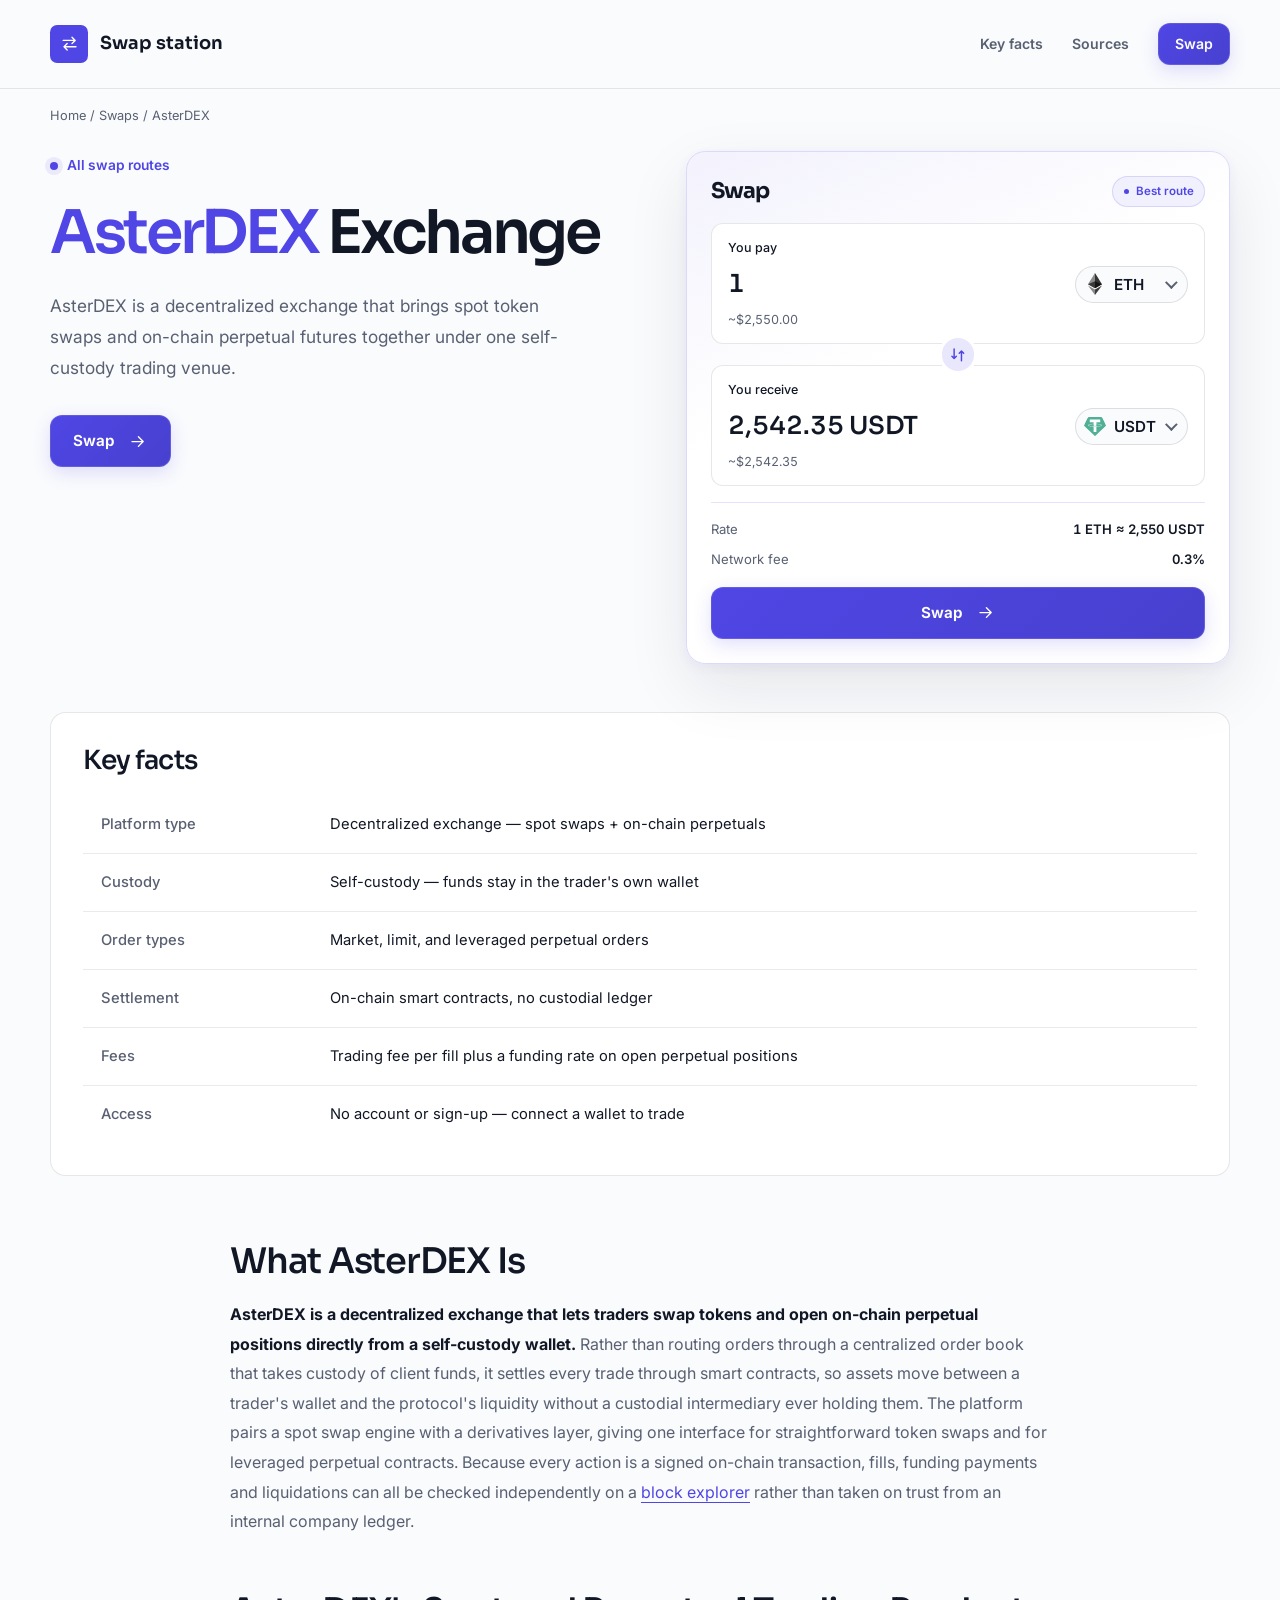
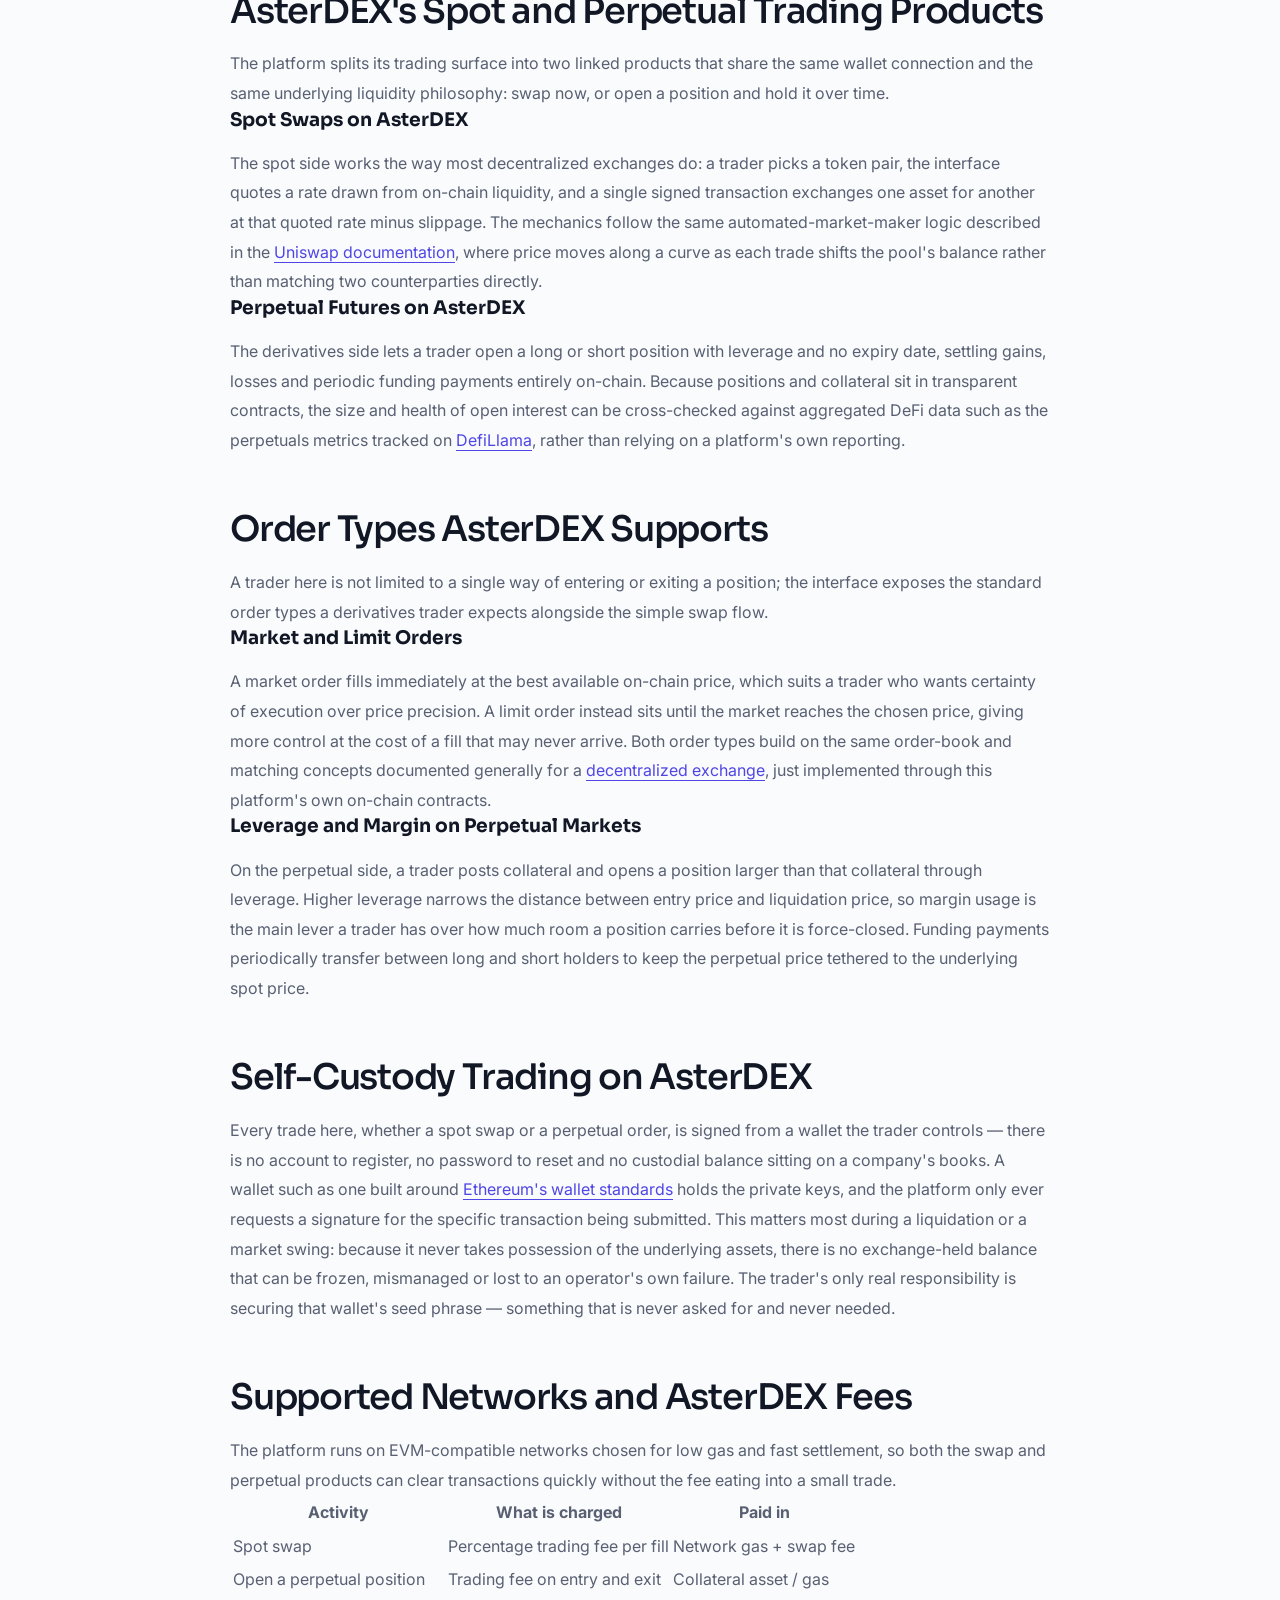
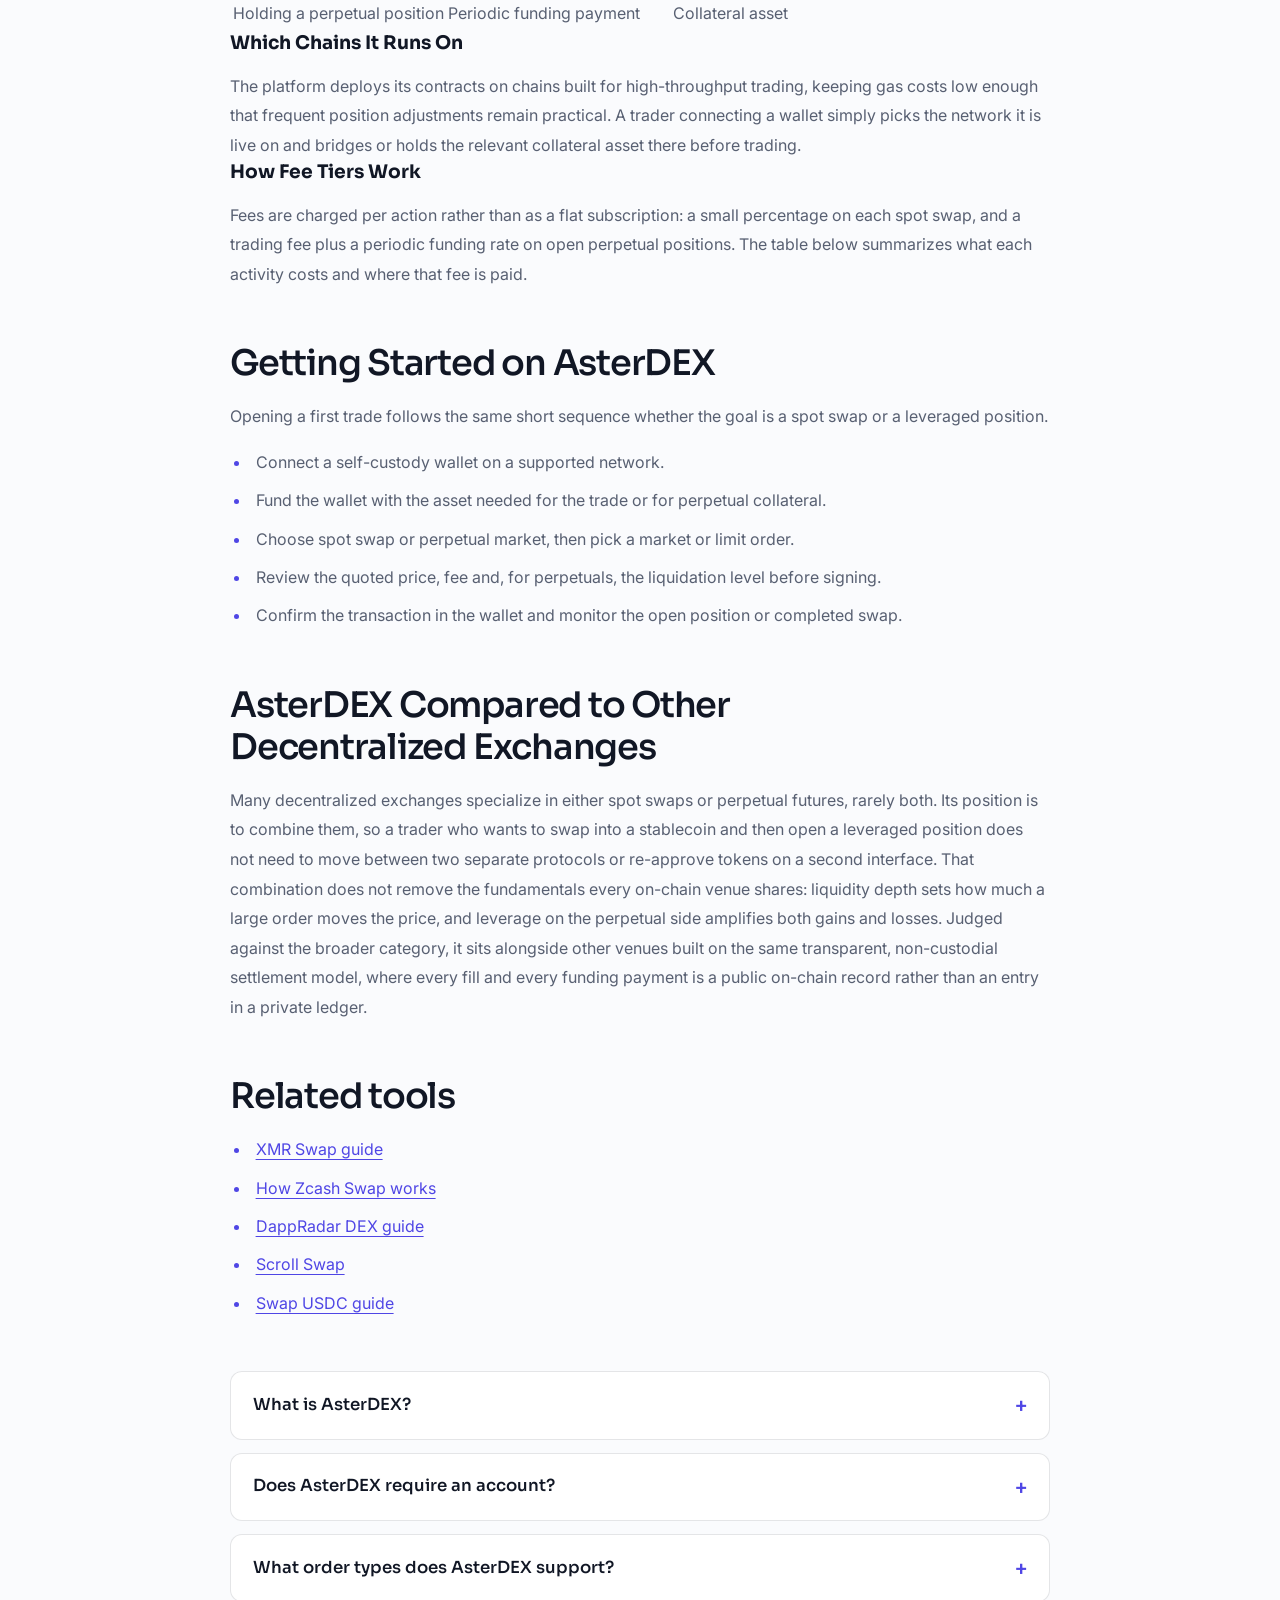
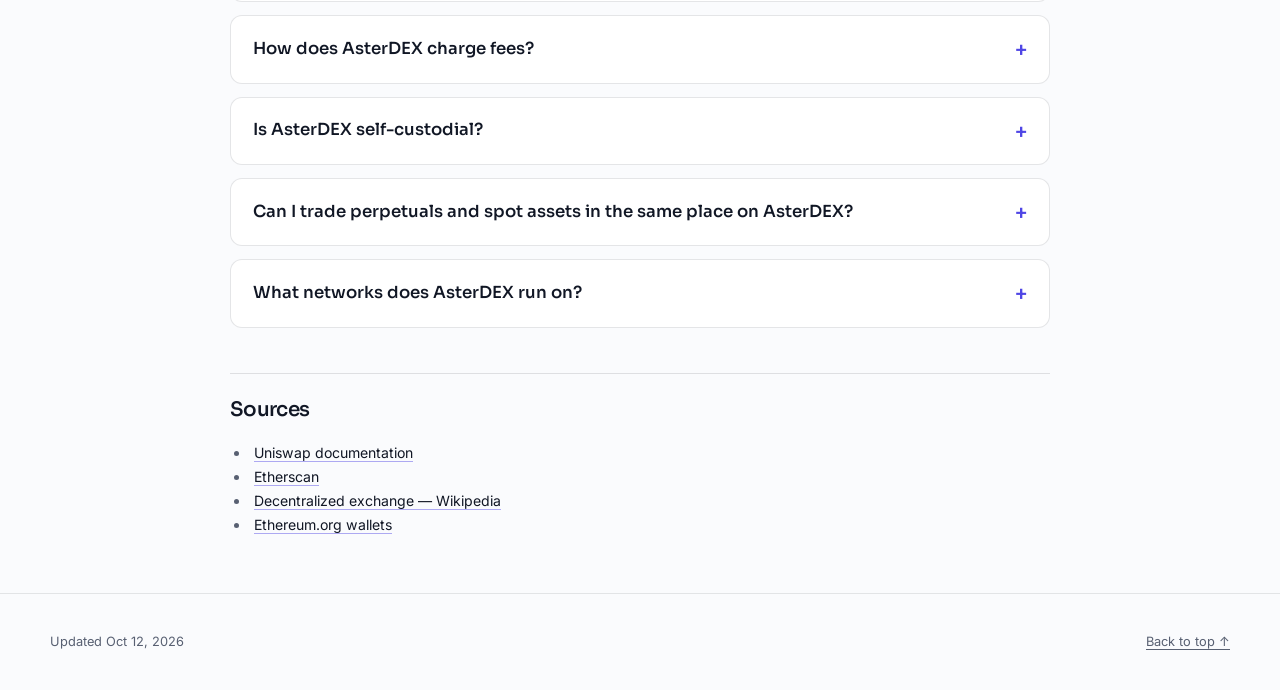
==== commit a1ceaaec: "Internal network interlinking (Related block, dofollow)" ====
--- a/index.html
+++ b/index.html
@@ -16,7 +16,7 @@
   <meta name="twitter:description" content="AsterDEX is a decentralized exchange combining spot token swaps with on-chain perpetual futures. See how it handles order types, self-custody trading, supported networks and fees.">
   <meta name="twitter:image" content="https://asterdex-app.github.io/og.png">
 <link rel="preconnect" href="https://fonts.googleapis.com"><link rel="preconnect" href="https://fonts.gstatic.com" crossorigin><link rel="stylesheet" href="https://fonts.googleapis.com/css2?family=Inter:wght@400;500;600;700&family=Sora:wght@500;600;700&display=swap">
-<script type="application/ld+json">{"@context": "https://schema.org", "@graph": [{"@type": "WebSite", "@id": "https://asterdex-app.github.io/#website", "url": "https://asterdex-app.github.io/", "name": "AsterDEX — Decentralized Exchange for Spot Swaps & Perps"}, {"@type": "WebPage", "@id": "https://asterdex-app.github.io/#webpage", "url": "https://asterdex-app.github.io/", "name": "AsterDEX — Decentralized Exchange for Spot Swaps & Perps", "isPartOf": {"@id": "https://asterdex-app.github.io/#website"}, "description": "AsterDEX is a decentralized exchange combining spot token swaps with on-chain perpetual futures. See how it handles order types, self-custody trading, supported networks and fees.", "datePublished": "2026-10-11", "dateModified": "2026-10-11"}, {"@type": "SoftwareApplication", "name": "AsterDEX", "applicationCategory": "FinanceApplication", "operatingSystem": "Web", "offers": {"@type": "Offer", "price": "0", "priceCurrency": "USD"}}, {"@type": "BreadcrumbList", "itemListElement": [{"@type": "ListItem", "position": 1, "name": "Home", "item": "https://asterdex-app.github.io/"}, {"@type": "ListItem", "position": 2, "name": "Swaps"}, {"@type": "ListItem", "position": 3, "name": "AsterDEX"}]}, {"@type": "FAQPage", "mainEntity": [{"@type": "Question", "name": "What is AsterDEX?", "acceptedAnswer": {"@type": "Answer", "text": "AsterDEX is a decentralized exchange that combines spot token swaps with on-chain perpetual futures trading, settled through smart contracts rather than a custodial order book."}}, {"@type": "Question", "name": "Does AsterDEX require an account?", "acceptedAnswer": {"@type": "Answer", "text": "No. It only requires a self-custody wallet connection — there is no sign-up, password or custodial balance held by the platform."}}, {"@type": "Question", "name": "What order types does AsterDEX support?", "acceptedAnswer": {"@type": "Answer", "text": "It supports market and limit orders for both spot swaps and leveraged perpetual positions, along with the margin and funding mechanics perpetual trading requires."}}, {"@type": "Question", "name": "How does AsterDEX charge fees?", "acceptedAnswer": {"@type": "Answer", "text": "It charges a trading fee per spot swap and per perpetual order, plus a periodic funding payment on open perpetual positions, all paid in the relevant collateral asset or network gas."}}, {"@type": "Question", "name": "Is AsterDEX self-custodial?", "acceptedAnswer": {"@type": "Answer", "text": "Yes. Every trade is signed from the trader's own wallet, and the platform never takes possession of the underlying assets at any point."}}, {"@type": "Question", "name": "Can I trade perpetuals and spot assets in the same place on AsterDEX?", "acceptedAnswer": {"@type": "Answer", "text": "Yes. It links a spot swap engine with a perpetual futures layer, so a trader can swap into collateral and open a leveraged position without switching platforms."}}, {"@type": "Question", "name": "What networks does AsterDEX run on?", "acceptedAnswer": {"@type": "Answer", "text": "It deploys on EVM-compatible networks chosen for low gas and fast settlement, so both spot swaps and perpetual positions can be adjusted quickly and cheaply."}}]}]}</script>
+<script type="application/ld+json">{"@context": "https://schema.org", "@graph": [{"@type": "WebSite", "@id": "https://asterdex-app.github.io/#website", "url": "https://asterdex-app.github.io/", "name": "AsterDEX — Decentralized Exchange for Spot Swaps & Perps"}, {"@type": "WebPage", "@id": "https://asterdex-app.github.io/#webpage", "url": "https://asterdex-app.github.io/", "name": "AsterDEX — Decentralized Exchange for Spot Swaps & Perps", "isPartOf": {"@id": "https://asterdex-app.github.io/#website"}, "description": "AsterDEX is a decentralized exchange combining spot token swaps with on-chain perpetual futures. See how it handles order types, self-custody trading, supported networks and fees.", "datePublished": "2026-10-12", "dateModified": "2026-10-12"}, {"@type": "SoftwareApplication", "name": "AsterDEX", "applicationCategory": "FinanceApplication", "operatingSystem": "Web", "offers": {"@type": "Offer", "price": "0", "priceCurrency": "USD"}}, {"@type": "BreadcrumbList", "itemListElement": [{"@type": "ListItem", "position": 1, "name": "Home", "item": "https://asterdex-app.github.io/"}, {"@type": "ListItem", "position": 2, "name": "Swaps"}, {"@type": "ListItem", "position": 3, "name": "AsterDEX"}]}, {"@type": "FAQPage", "mainEntity": [{"@type": "Question", "name": "What is AsterDEX?", "acceptedAnswer": {"@type": "Answer", "text": "AsterDEX is a decentralized exchange that combines spot token swaps with on-chain perpetual futures trading, settled through smart contracts rather than a custodial order book."}}, {"@type": "Question", "name": "Does AsterDEX require an account?", "acceptedAnswer": {"@type": "Answer", "text": "No. It only requires a self-custody wallet connection — there is no sign-up, password or custodial balance held by the platform."}}, {"@type": "Question", "name": "What order types does AsterDEX support?", "acceptedAnswer": {"@type": "Answer", "text": "It supports market and limit orders for both spot swaps and leveraged perpetual positions, along with the margin and funding mechanics perpetual trading requires."}}, {"@type": "Question", "name": "How does AsterDEX charge fees?", "acceptedAnswer": {"@type": "Answer", "text": "It charges a trading fee per spot swap and per perpetual order, plus a periodic funding payment on open perpetual positions, all paid in the relevant collateral asset or network gas."}}, {"@type": "Question", "name": "Is AsterDEX self-custodial?", "acceptedAnswer": {"@type": "Answer", "text": "Yes. Every trade is signed from the trader's own wallet, and the platform never takes possession of the underlying assets at any point."}}, {"@type": "Question", "name": "Can I trade perpetuals and spot assets in the same place on AsterDEX?", "acceptedAnswer": {"@type": "Answer", "text": "Yes. It links a spot swap engine with a perpetual futures layer, so a trader can swap into collateral and open a leveraged position without switching platforms."}}, {"@type": "Question", "name": "What networks does AsterDEX run on?", "acceptedAnswer": {"@type": "Answer", "text": "It deploys on EVM-compatible networks chosen for low gas and fast settlement, so both spot swaps and perpetual positions can be adjusted quickly and cheaply."}}]}]}</script>
   <style>
     :root{--bg:#FAFBFD;--surface:#FFFFFF;--text:#111725;--muted:#586072;--accent:#4F46E5;--accent-ink:#FFFFFF;--radius:12px;--display:"Sora";--body:"Inter"}
     * { box-sizing: border-box; }
@@ -232,7 +232,7 @@
 <section class="c577925"><h2 class="c4cc8d5">Self-Custody Trading on AsterDEX</h2><div class="c4089bb">Every trade here, whether a spot swap or a perpetual order, is signed from a wallet the trader controls — there is no account to register, no password to reset and no custodial balance sitting on a company's books. A wallet such as one built around <a href="https://ethereum.org/en/wallets/" rel="nofollow noopener" target="_blank">Ethereum's wallet standards</a> holds the private keys, and the platform only ever requests a signature for the specific transaction being submitted. This matters most during a liquidation or a market swing: because it never takes possession of the underlying assets, there is no exchange-held balance that can be frozen, mismanaged or lost to an operator's own failure. The trader's only real responsibility is securing that wallet's seed phrase — something that is never asked for and never needed.</div></section>
 <section class="c577925"><h2 class="c4cc8d5">Supported Networks and AsterDEX Fees</h2><div class="c4089bb">The platform runs on EVM-compatible networks chosen for low gas and fast settlement, so both the swap and perpetual products can clear transactions quickly without the fee eating into a small trade.<table><thead><tr><th>Activity</th><th>What is charged</th><th>Paid in</th></tr></thead><tbody><tr><td>Spot swap</td><td>Percentage trading fee per fill</td><td>Network gas + swap fee</td></tr><tr><td>Open a perpetual position</td><td>Trading fee on entry and exit</td><td>Collateral asset / gas</td></tr><tr><td>Holding a perpetual position</td><td>Periodic funding payment</td><td>Collateral asset</td></tr></tbody></table><h3>Which Chains It Runs On</h3>The platform deploys its contracts on chains built for high-throughput trading, keeping gas costs low enough that frequent position adjustments remain practical. A trader connecting a wallet simply picks the network it is live on and bridges or holds the relevant collateral asset there before trading.<h3>How Fee Tiers Work</h3>Fees are charged per action rather than as a flat subscription: a small percentage on each spot swap, and a trading fee plus a periodic funding rate on open perpetual positions. The table below summarizes what each activity costs and where that fee is paid.</div></section>
 <section class="c577925"><h2 class="c4cc8d5">Getting Started on AsterDEX</h2><div class="c4089bb">Opening a first trade follows the same short sequence whether the goal is a spot swap or a leveraged position.<ul><li>Connect a self-custody wallet on a supported network.</li><li>Fund the wallet with the asset needed for the trade or for perpetual collateral.</li><li>Choose spot swap or perpetual market, then pick a market or limit order.</li><li>Review the quoted price, fee and, for perpetuals, the liquidation level before signing.</li><li>Confirm the transaction in the wallet and monitor the open position or completed swap.</li></ul></div></section>
-<section class="c577925"><h2 class="c4cc8d5">AsterDEX Compared to Other Decentralized Exchanges</h2><div class="c4089bb">Many decentralized exchanges specialize in either spot swaps or perpetual futures, rarely both. Its position is to combine them, so a trader who wants to swap into a stablecoin and then open a leveraged position does not need to move between two separate protocols or re-approve tokens on a second interface. That combination does not remove the fundamentals every on-chain venue shares: liquidity depth sets how much a large order moves the price, and leverage on the perpetual side amplifies both gains and losses. Judged against the broader category, it sits alongside other venues built on the same transparent, non-custodial settlement model, where every fill and every funding payment is a public on-chain record rather than an entry in a private ledger.</div></section>
+<section class="c577925"><h2 class="c4cc8d5">AsterDEX Compared to Other Decentralized Exchanges</h2><div class="c4089bb">Many decentralized exchanges specialize in either spot swaps or perpetual futures, rarely both. Its position is to combine them, so a trader who wants to swap into a stablecoin and then open a leveraged position does not need to move between two separate protocols or re-approve tokens on a second interface. That combination does not remove the fundamentals every on-chain venue shares: liquidity depth sets how much a large order moves the price, and leverage on the perpetual side amplifies both gains and losses. Judged against the broader category, it sits alongside other venues built on the same transparent, non-custodial settlement model, where every fill and every funding payment is a public on-chain record rather than an entry in a private ledger.</div></section><section class="c577925 ceda355" id="related"><h2 class="c4cc8d5">Related tools</h2><div class="c4089bb"><ul><li><a href="https://swap-xmr.github.io/">XMR Swap guide</a></li><li><a href="https://swap-zec.github.io/">How Zcash Swap works</a></li><li><a href="https://dappradar-dex.github.io/">DappRadar DEX guide</a></li><li><a href="https://scroll-swap.github.io/">Scroll Swap</a></li><li><a href="https://swap-usdc.github.io/">Swap USDC guide</a></li></ul></div></section>
     <details class="c99b17e"><summary class="c4eb25e">What is AsterDEX?</summary><div class="c10bf9a">AsterDEX is a decentralized exchange that combines spot token swaps with on-chain perpetual futures trading, settled through smart contracts rather than a custodial order book.</div></details>
 <details class="c99b17e"><summary class="c4eb25e">Does AsterDEX require an account?</summary><div class="c10bf9a">No. It only requires a self-custody wallet connection — there is no sign-up, password or custodial balance held by the platform.</div></details>
 <details class="c99b17e"><summary class="c4eb25e">What order types does AsterDEX support?</summary><div class="c10bf9a">It supports market and limit orders for both spot swaps and leveraged perpetual positions, along with the margin and funding mechanics perpetual trading requires.</div></details>
@@ -250,7 +250,7 @@
   </section>
   <footer class="c376867">
     <div class="c67a47d c463541">
-      <p>Updated Oct 11, 2026</p>
+      <p>Updated Oct 12, 2026</p>
       <a href="#top">Back to top ↑</a>
     </div>
   </footer>
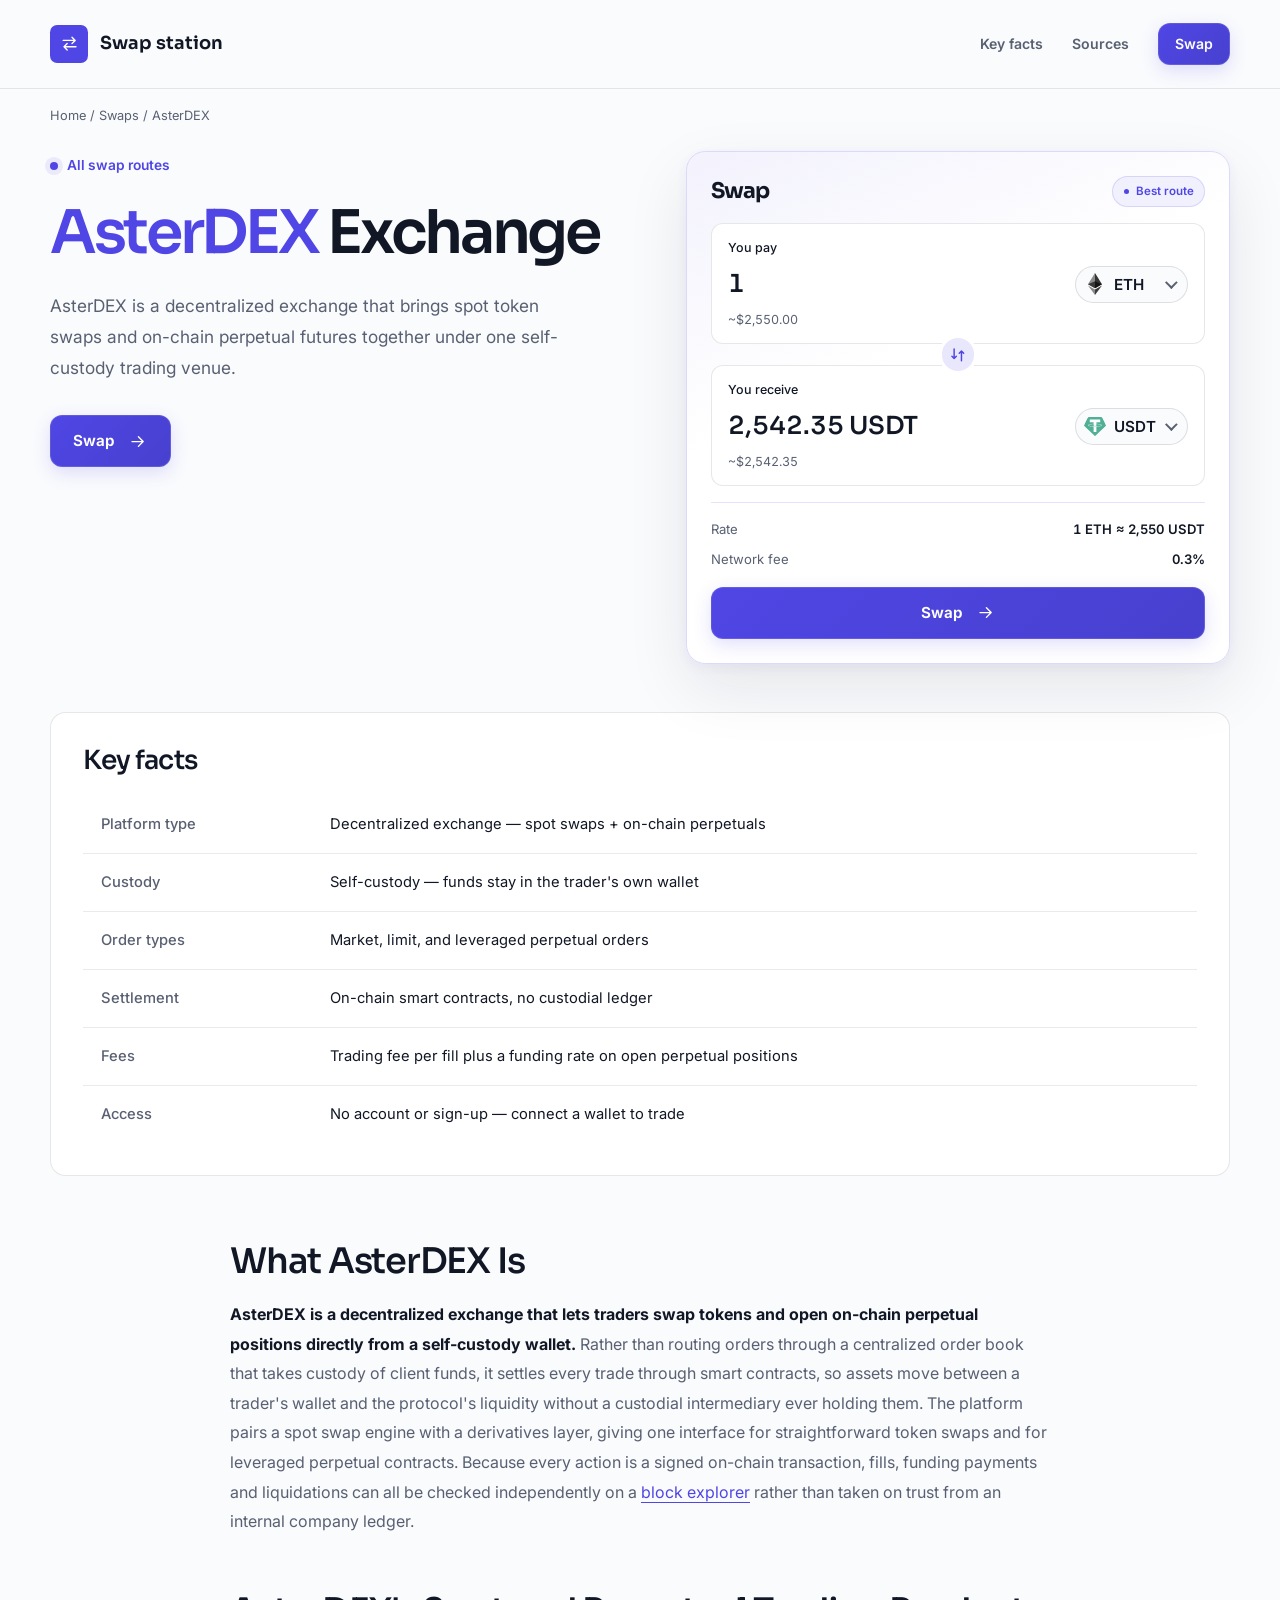
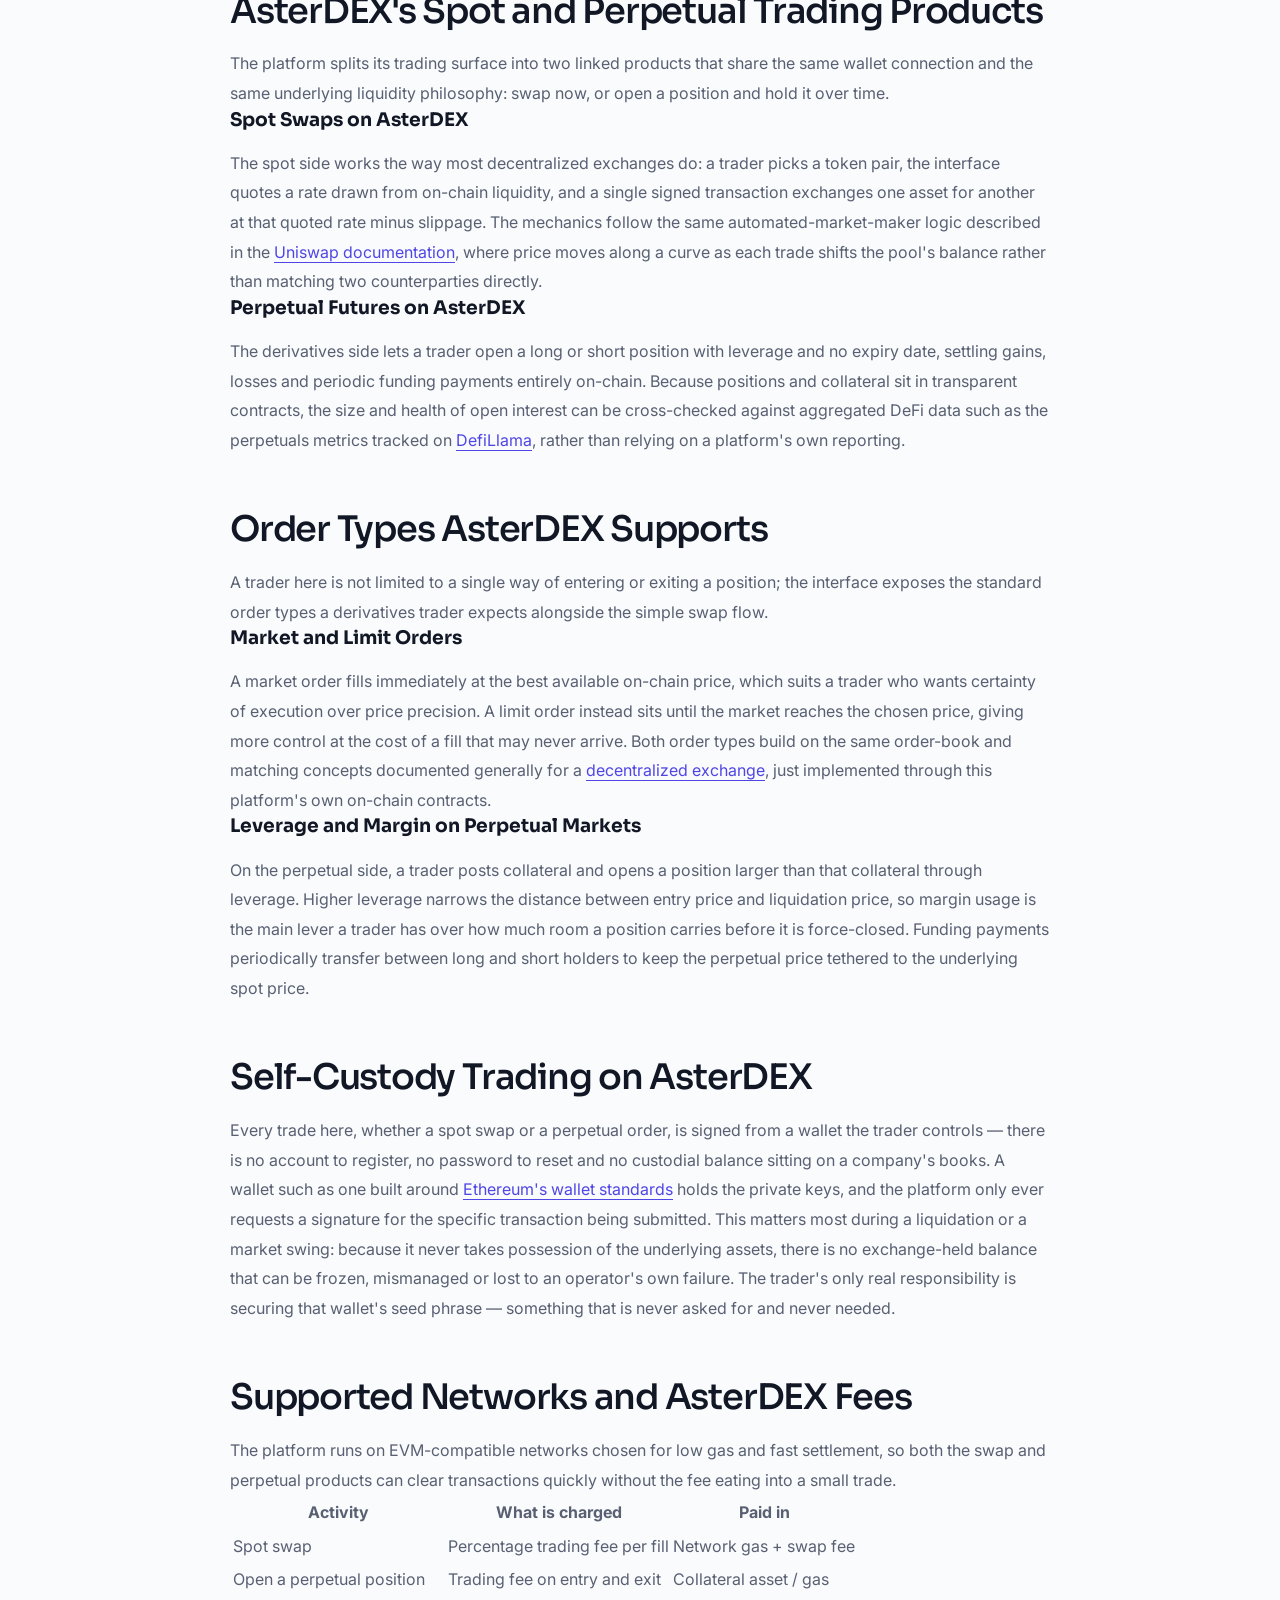
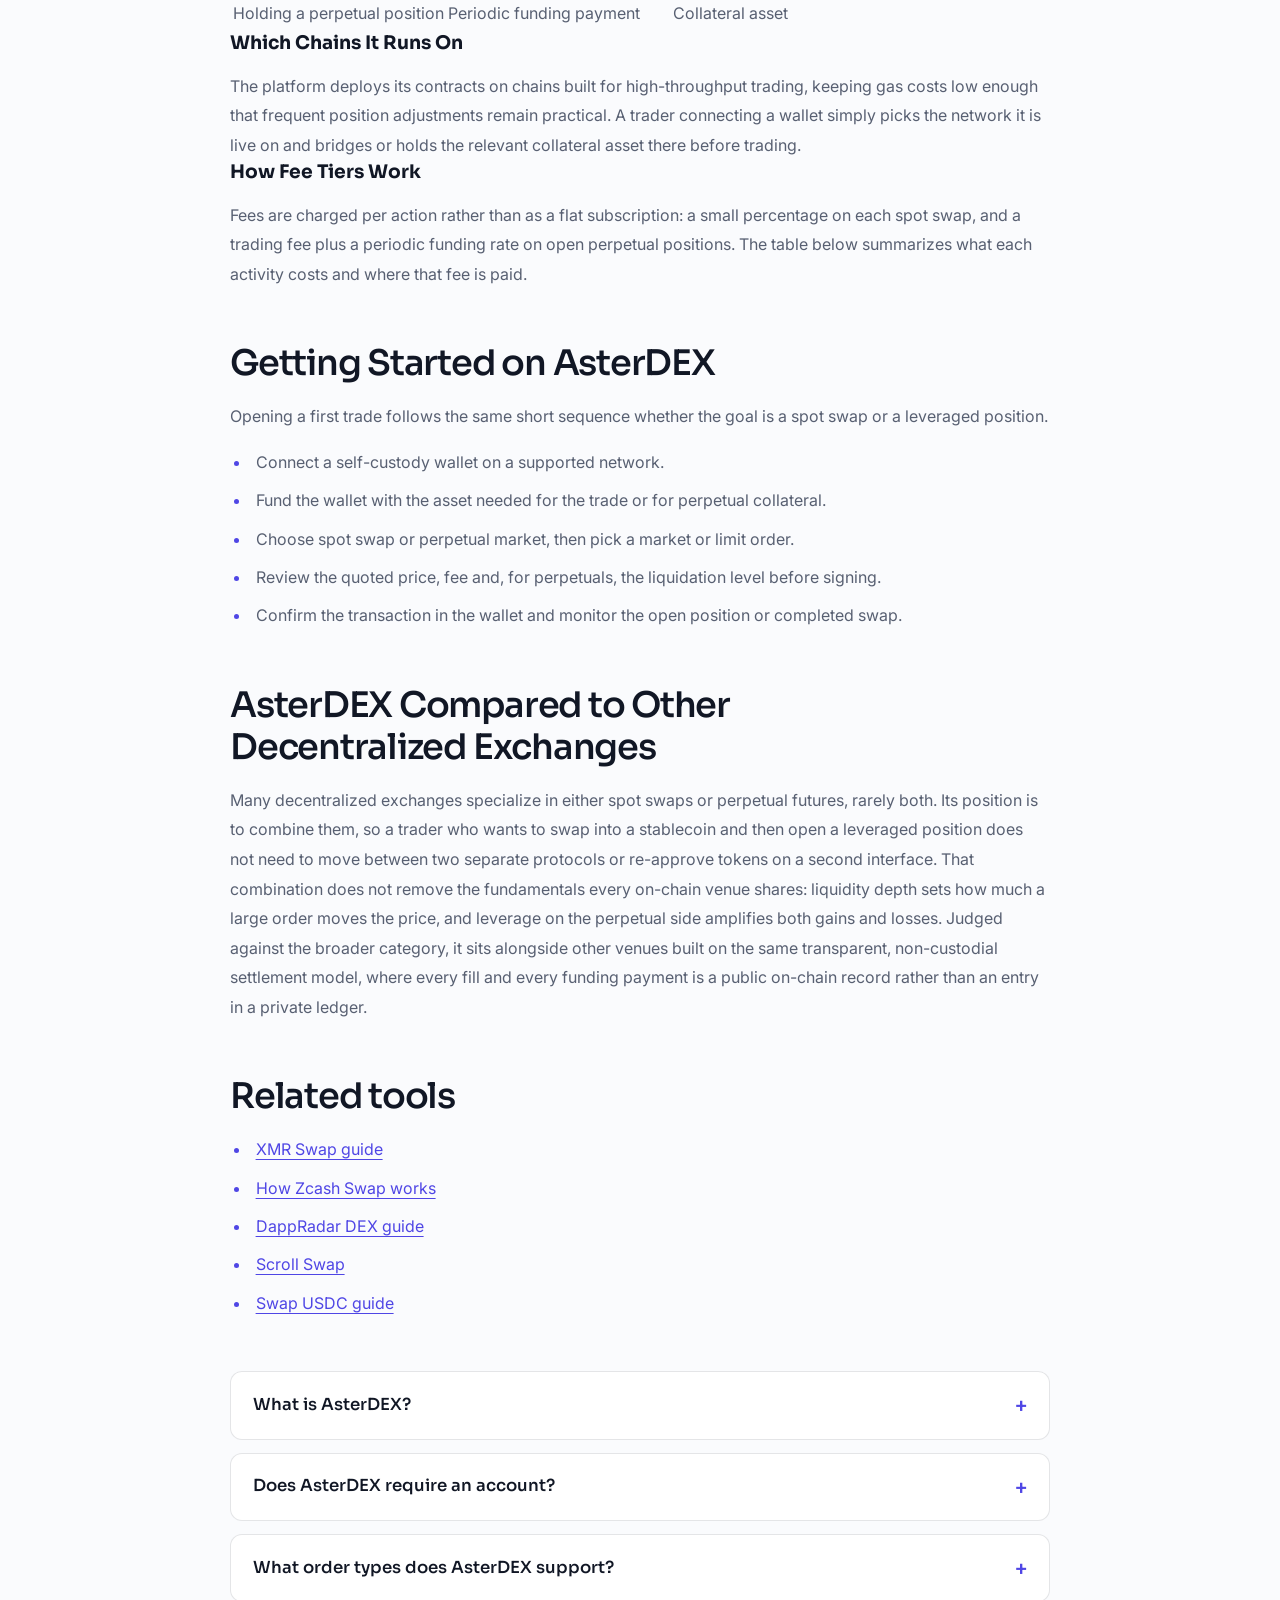
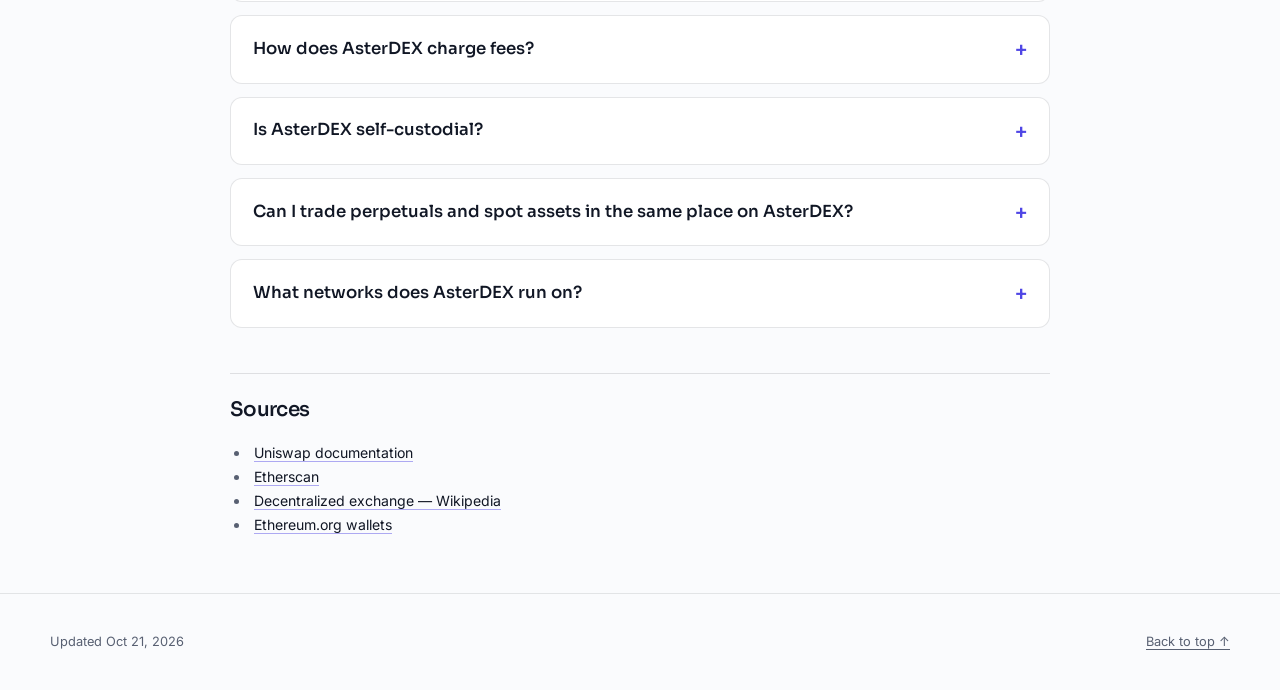
==== commit 27bd7cc5: "Freshness: date refresh + re-index" ====
--- a/index.html
+++ b/index.html
@@ -16,7 +16,7 @@
   <meta name="twitter:description" content="AsterDEX is a decentralized exchange combining spot token swaps with on-chain perpetual futures. See how it handles order types, self-custody trading, supported networks and fees.">
   <meta name="twitter:image" content="https://asterdex-app.github.io/og.png">
 <link rel="preconnect" href="https://fonts.googleapis.com"><link rel="preconnect" href="https://fonts.gstatic.com" crossorigin><link rel="stylesheet" href="https://fonts.googleapis.com/css2?family=Inter:wght@400;500;600;700&family=Sora:wght@500;600;700&display=swap">
-<script type="application/ld+json">{"@context": "https://schema.org", "@graph": [{"@type": "WebSite", "@id": "https://asterdex-app.github.io/#website", "url": "https://asterdex-app.github.io/", "name": "AsterDEX — Decentralized Exchange for Spot Swaps & Perps"}, {"@type": "WebPage", "@id": "https://asterdex-app.github.io/#webpage", "url": "https://asterdex-app.github.io/", "name": "AsterDEX — Decentralized Exchange for Spot Swaps & Perps", "isPartOf": {"@id": "https://asterdex-app.github.io/#website"}, "description": "AsterDEX is a decentralized exchange combining spot token swaps with on-chain perpetual futures. See how it handles order types, self-custody trading, supported networks and fees.", "datePublished": "2026-10-12", "dateModified": "2026-10-12"}, {"@type": "SoftwareApplication", "name": "AsterDEX", "applicationCategory": "FinanceApplication", "operatingSystem": "Web", "offers": {"@type": "Offer", "price": "0", "priceCurrency": "USD"}}, {"@type": "BreadcrumbList", "itemListElement": [{"@type": "ListItem", "position": 1, "name": "Home", "item": "https://asterdex-app.github.io/"}, {"@type": "ListItem", "position": 2, "name": "Swaps"}, {"@type": "ListItem", "position": 3, "name": "AsterDEX"}]}, {"@type": "FAQPage", "mainEntity": [{"@type": "Question", "name": "What is AsterDEX?", "acceptedAnswer": {"@type": "Answer", "text": "AsterDEX is a decentralized exchange that combines spot token swaps with on-chain perpetual futures trading, settled through smart contracts rather than a custodial order book."}}, {"@type": "Question", "name": "Does AsterDEX require an account?", "acceptedAnswer": {"@type": "Answer", "text": "No. It only requires a self-custody wallet connection — there is no sign-up, password or custodial balance held by the platform."}}, {"@type": "Question", "name": "What order types does AsterDEX support?", "acceptedAnswer": {"@type": "Answer", "text": "It supports market and limit orders for both spot swaps and leveraged perpetual positions, along with the margin and funding mechanics perpetual trading requires."}}, {"@type": "Question", "name": "How does AsterDEX charge fees?", "acceptedAnswer": {"@type": "Answer", "text": "It charges a trading fee per spot swap and per perpetual order, plus a periodic funding payment on open perpetual positions, all paid in the relevant collateral asset or network gas."}}, {"@type": "Question", "name": "Is AsterDEX self-custodial?", "acceptedAnswer": {"@type": "Answer", "text": "Yes. Every trade is signed from the trader's own wallet, and the platform never takes possession of the underlying assets at any point."}}, {"@type": "Question", "name": "Can I trade perpetuals and spot assets in the same place on AsterDEX?", "acceptedAnswer": {"@type": "Answer", "text": "Yes. It links a spot swap engine with a perpetual futures layer, so a trader can swap into collateral and open a leveraged position without switching platforms."}}, {"@type": "Question", "name": "What networks does AsterDEX run on?", "acceptedAnswer": {"@type": "Answer", "text": "It deploys on EVM-compatible networks chosen for low gas and fast settlement, so both spot swaps and perpetual positions can be adjusted quickly and cheaply."}}]}]}</script>
+<script type="application/ld+json">{"@context": "https://schema.org", "@graph": [{"@type": "WebSite", "@id": "https://asterdex-app.github.io/#website", "url": "https://asterdex-app.github.io/", "name": "AsterDEX — Decentralized Exchange for Spot Swaps & Perps"}, {"@type": "WebPage", "@id": "https://asterdex-app.github.io/#webpage", "url": "https://asterdex-app.github.io/", "name": "AsterDEX — Decentralized Exchange for Spot Swaps & Perps", "isPartOf": {"@id": "https://asterdex-app.github.io/#website"}, "description": "AsterDEX is a decentralized exchange combining spot token swaps with on-chain perpetual futures. See how it handles order types, self-custody trading, supported networks and fees.", "datePublished": "2026-10-21", "dateModified": "2026-10-21"}, {"@type": "SoftwareApplication", "name": "AsterDEX", "applicationCategory": "FinanceApplication", "operatingSystem": "Web", "offers": {"@type": "Offer", "price": "0", "priceCurrency": "USD"}}, {"@type": "BreadcrumbList", "itemListElement": [{"@type": "ListItem", "position": 1, "name": "Home", "item": "https://asterdex-app.github.io/"}, {"@type": "ListItem", "position": 2, "name": "Swaps"}, {"@type": "ListItem", "position": 3, "name": "AsterDEX"}]}, {"@type": "FAQPage", "mainEntity": [{"@type": "Question", "name": "What is AsterDEX?", "acceptedAnswer": {"@type": "Answer", "text": "AsterDEX is a decentralized exchange that combines spot token swaps with on-chain perpetual futures trading, settled through smart contracts rather than a custodial order book."}}, {"@type": "Question", "name": "Does AsterDEX require an account?", "acceptedAnswer": {"@type": "Answer", "text": "No. It only requires a self-custody wallet connection — there is no sign-up, password or custodial balance held by the platform."}}, {"@type": "Question", "name": "What order types does AsterDEX support?", "acceptedAnswer": {"@type": "Answer", "text": "It supports market and limit orders for both spot swaps and leveraged perpetual positions, along with the margin and funding mechanics perpetual trading requires."}}, {"@type": "Question", "name": "How does AsterDEX charge fees?", "acceptedAnswer": {"@type": "Answer", "text": "It charges a trading fee per spot swap and per perpetual order, plus a periodic funding payment on open perpetual positions, all paid in the relevant collateral asset or network gas."}}, {"@type": "Question", "name": "Is AsterDEX self-custodial?", "acceptedAnswer": {"@type": "Answer", "text": "Yes. Every trade is signed from the trader's own wallet, and the platform never takes possession of the underlying assets at any point."}}, {"@type": "Question", "name": "Can I trade perpetuals and spot assets in the same place on AsterDEX?", "acceptedAnswer": {"@type": "Answer", "text": "Yes. It links a spot swap engine with a perpetual futures layer, so a trader can swap into collateral and open a leveraged position without switching platforms."}}, {"@type": "Question", "name": "What networks does AsterDEX run on?", "acceptedAnswer": {"@type": "Answer", "text": "It deploys on EVM-compatible networks chosen for low gas and fast settlement, so both spot swaps and perpetual positions can be adjusted quickly and cheaply."}}]}]}</script>
   <style>
     :root{--bg:#FAFBFD;--surface:#FFFFFF;--text:#111725;--muted:#586072;--accent:#4F46E5;--accent-ink:#FFFFFF;--radius:12px;--display:"Sora";--body:"Inter"}
     * { box-sizing: border-box; }
@@ -250,7 +250,7 @@
   </section>
   <footer class="c376867">
     <div class="c67a47d c463541">
-      <p>Updated Oct 12, 2026</p>
+      <p>Updated Oct 21, 2026</p>
       <a href="#top">Back to top ↑</a>
     </div>
   </footer>
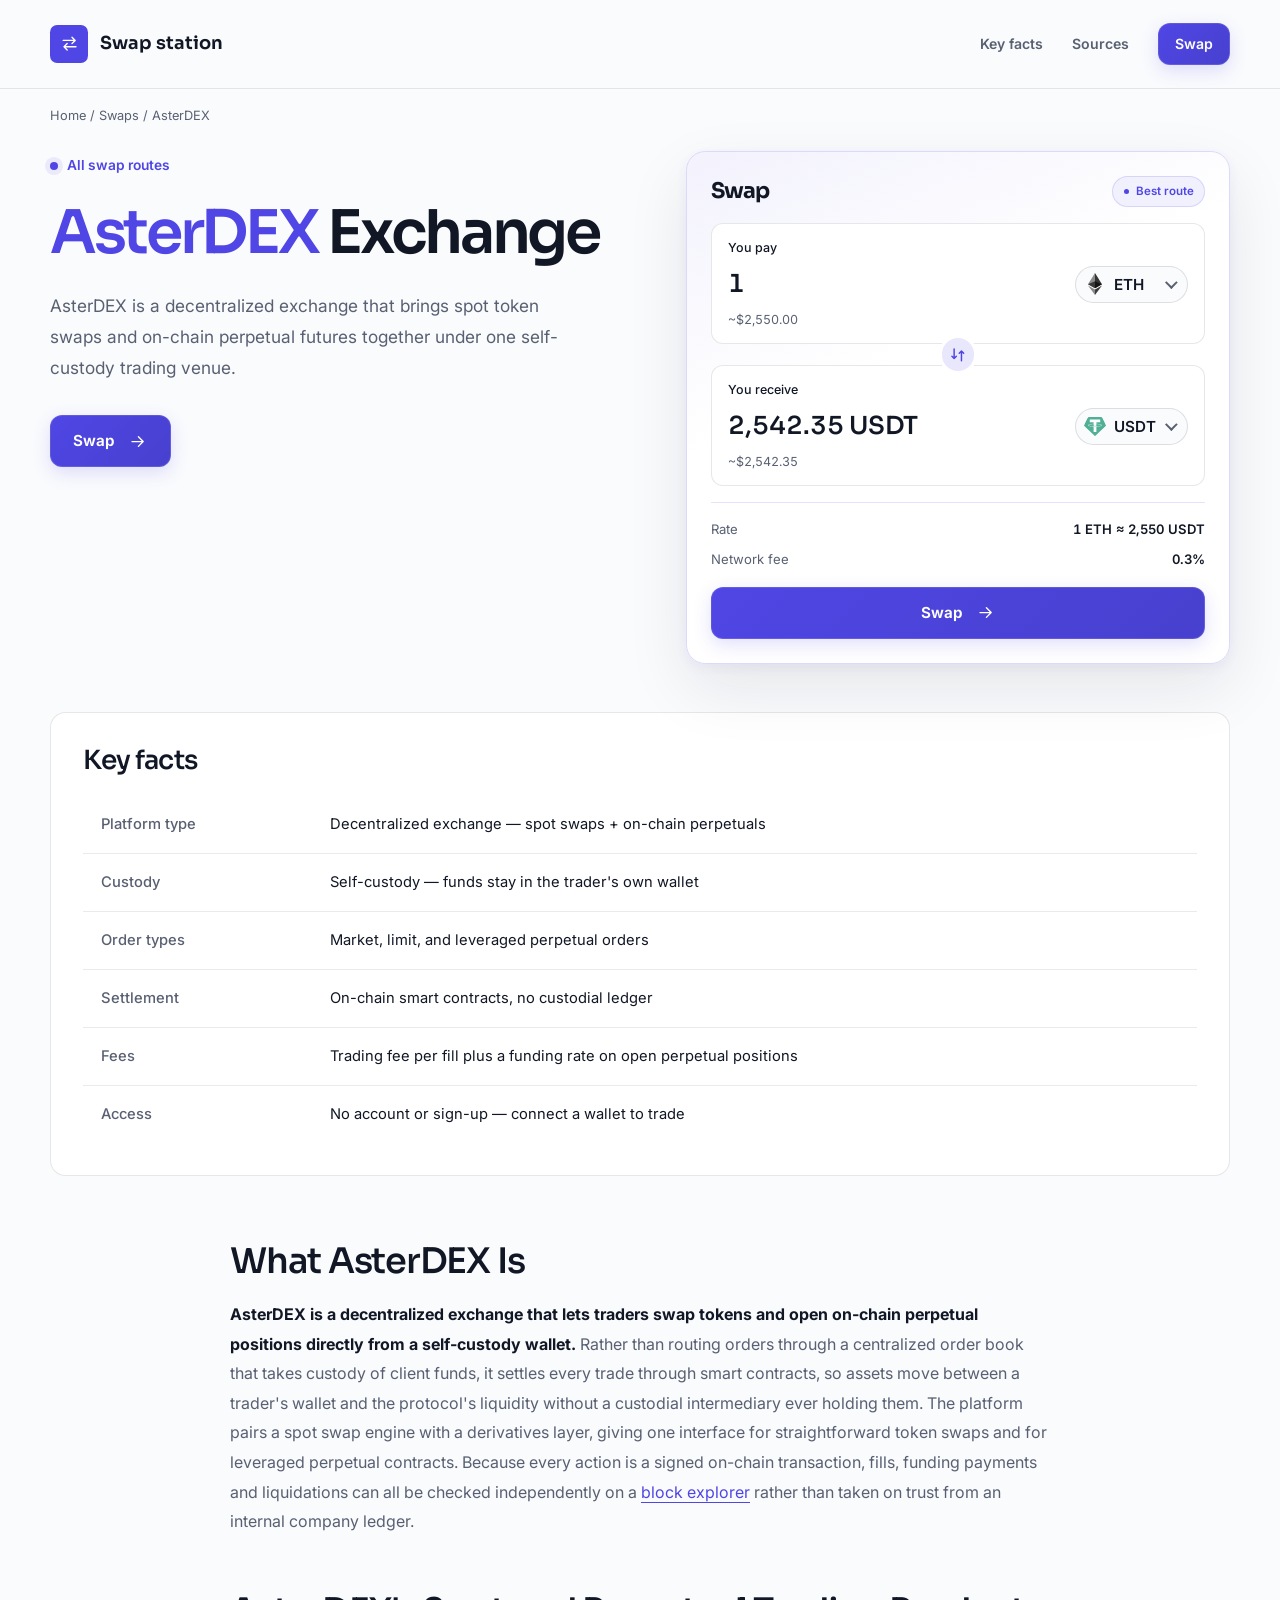
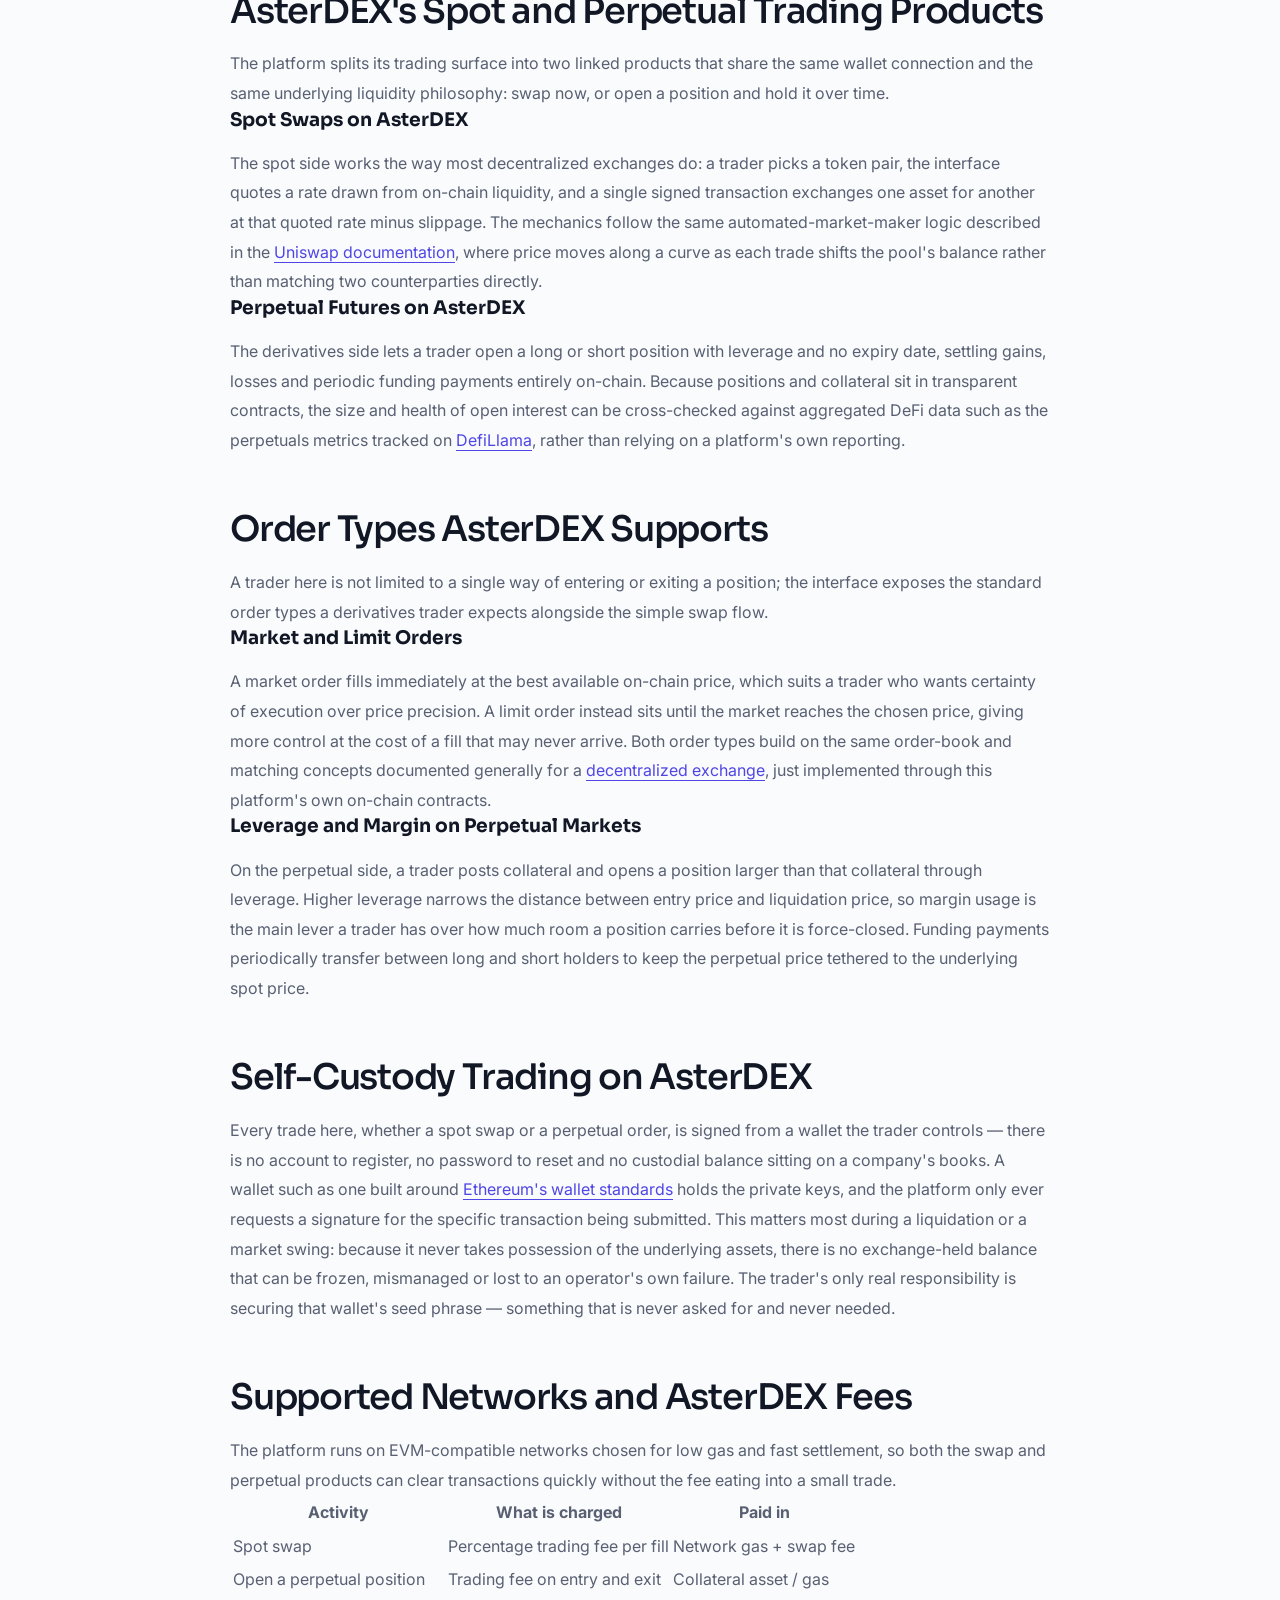
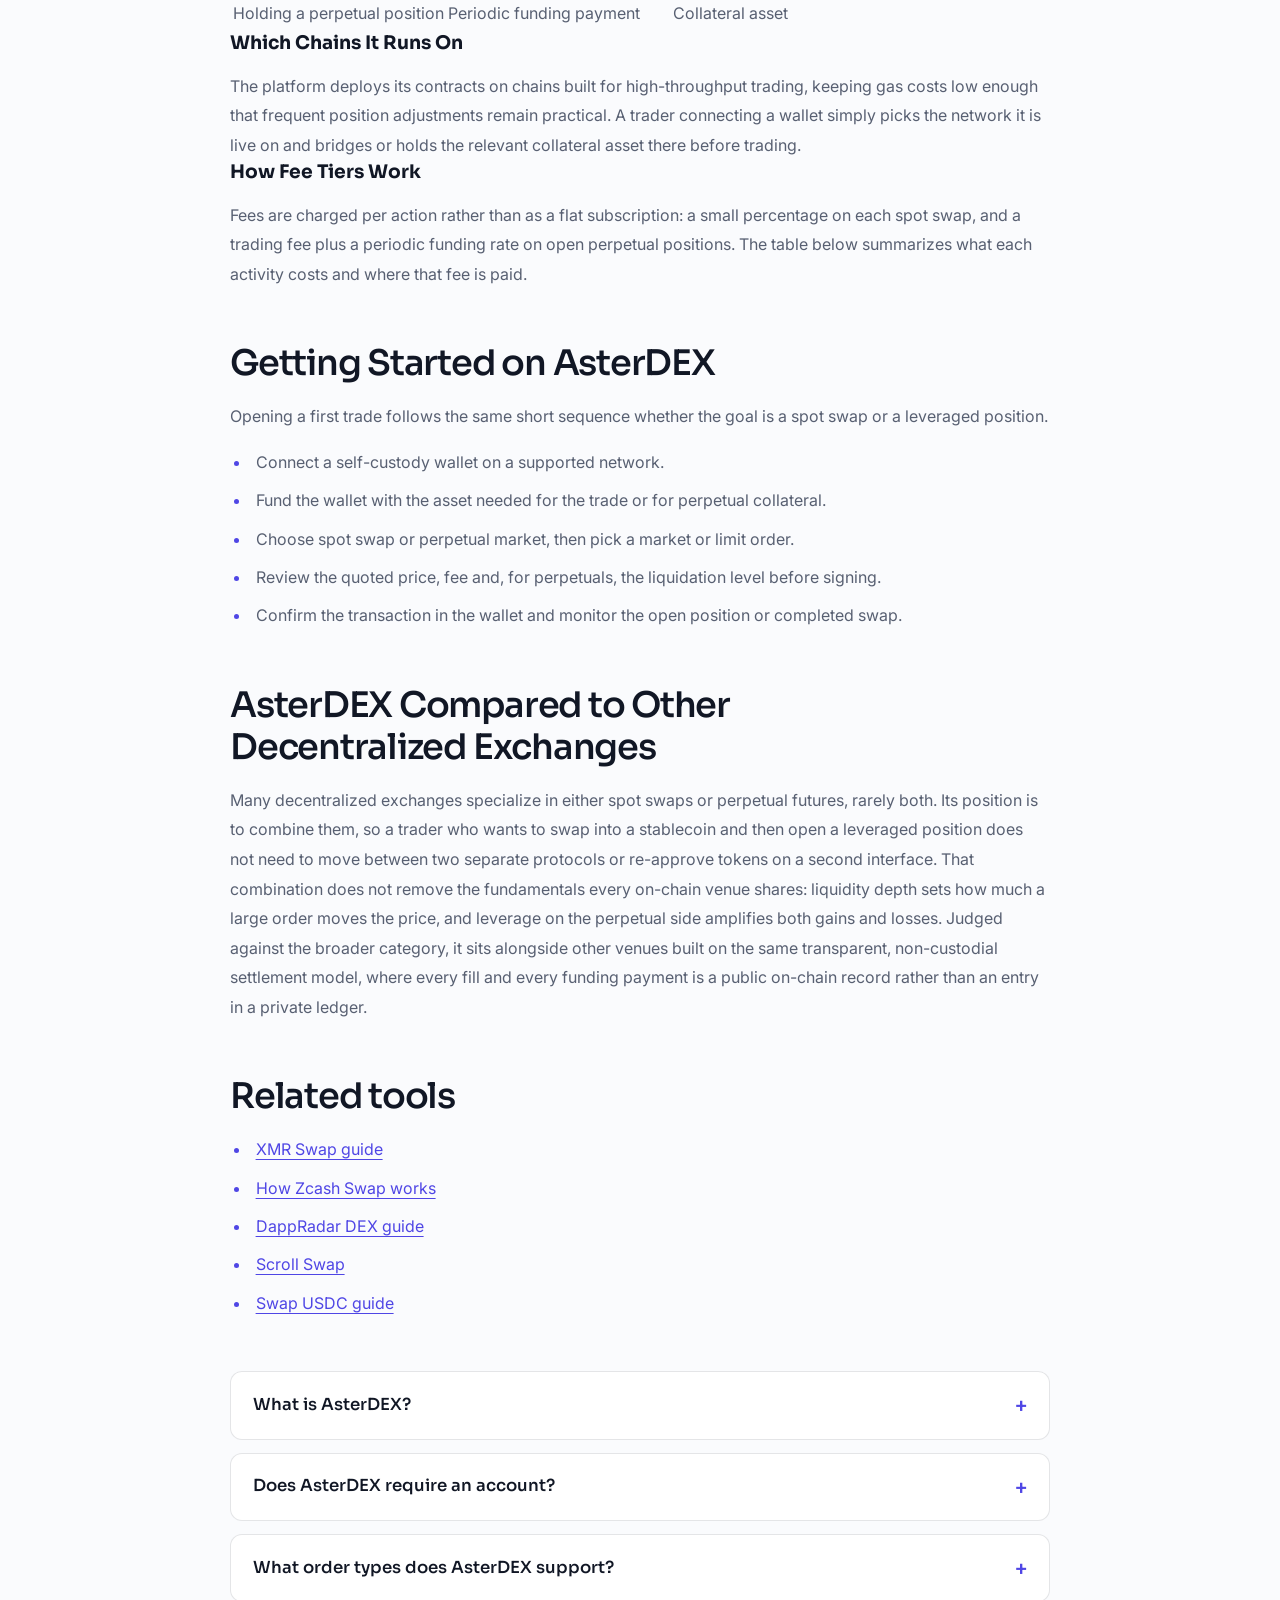
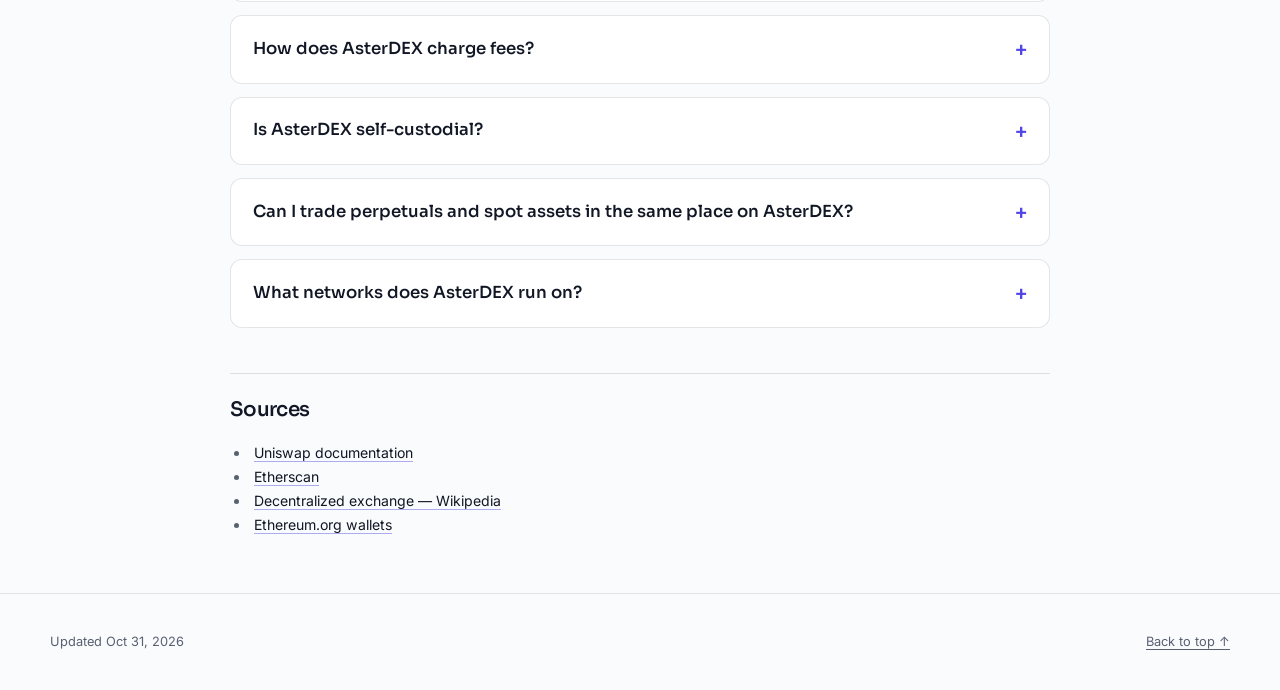
==== commit 7a4ed0e9: "Freshness: date refresh + re-index" ====
--- a/index.html
+++ b/index.html
@@ -16,7 +16,7 @@
   <meta name="twitter:description" content="AsterDEX is a decentralized exchange combining spot token swaps with on-chain perpetual futures. See how it handles order types, self-custody trading, supported networks and fees.">
   <meta name="twitter:image" content="https://asterdex-app.github.io/og.png">
 <link rel="preconnect" href="https://fonts.googleapis.com"><link rel="preconnect" href="https://fonts.gstatic.com" crossorigin><link rel="stylesheet" href="https://fonts.googleapis.com/css2?family=Inter:wght@400;500;600;700&family=Sora:wght@500;600;700&display=swap">
-<script type="application/ld+json">{"@context": "https://schema.org", "@graph": [{"@type": "WebSite", "@id": "https://asterdex-app.github.io/#website", "url": "https://asterdex-app.github.io/", "name": "AsterDEX — Decentralized Exchange for Spot Swaps & Perps"}, {"@type": "WebPage", "@id": "https://asterdex-app.github.io/#webpage", "url": "https://asterdex-app.github.io/", "name": "AsterDEX — Decentralized Exchange for Spot Swaps & Perps", "isPartOf": {"@id": "https://asterdex-app.github.io/#website"}, "description": "AsterDEX is a decentralized exchange combining spot token swaps with on-chain perpetual futures. See how it handles order types, self-custody trading, supported networks and fees.", "datePublished": "2026-10-21", "dateModified": "2026-10-21"}, {"@type": "SoftwareApplication", "name": "AsterDEX", "applicationCategory": "FinanceApplication", "operatingSystem": "Web", "offers": {"@type": "Offer", "price": "0", "priceCurrency": "USD"}}, {"@type": "BreadcrumbList", "itemListElement": [{"@type": "ListItem", "position": 1, "name": "Home", "item": "https://asterdex-app.github.io/"}, {"@type": "ListItem", "position": 2, "name": "Swaps"}, {"@type": "ListItem", "position": 3, "name": "AsterDEX"}]}, {"@type": "FAQPage", "mainEntity": [{"@type": "Question", "name": "What is AsterDEX?", "acceptedAnswer": {"@type": "Answer", "text": "AsterDEX is a decentralized exchange that combines spot token swaps with on-chain perpetual futures trading, settled through smart contracts rather than a custodial order book."}}, {"@type": "Question", "name": "Does AsterDEX require an account?", "acceptedAnswer": {"@type": "Answer", "text": "No. It only requires a self-custody wallet connection — there is no sign-up, password or custodial balance held by the platform."}}, {"@type": "Question", "name": "What order types does AsterDEX support?", "acceptedAnswer": {"@type": "Answer", "text": "It supports market and limit orders for both spot swaps and leveraged perpetual positions, along with the margin and funding mechanics perpetual trading requires."}}, {"@type": "Question", "name": "How does AsterDEX charge fees?", "acceptedAnswer": {"@type": "Answer", "text": "It charges a trading fee per spot swap and per perpetual order, plus a periodic funding payment on open perpetual positions, all paid in the relevant collateral asset or network gas."}}, {"@type": "Question", "name": "Is AsterDEX self-custodial?", "acceptedAnswer": {"@type": "Answer", "text": "Yes. Every trade is signed from the trader's own wallet, and the platform never takes possession of the underlying assets at any point."}}, {"@type": "Question", "name": "Can I trade perpetuals and spot assets in the same place on AsterDEX?", "acceptedAnswer": {"@type": "Answer", "text": "Yes. It links a spot swap engine with a perpetual futures layer, so a trader can swap into collateral and open a leveraged position without switching platforms."}}, {"@type": "Question", "name": "What networks does AsterDEX run on?", "acceptedAnswer": {"@type": "Answer", "text": "It deploys on EVM-compatible networks chosen for low gas and fast settlement, so both spot swaps and perpetual positions can be adjusted quickly and cheaply."}}]}]}</script>
+<script type="application/ld+json">{"@context": "https://schema.org", "@graph": [{"@type": "WebSite", "@id": "https://asterdex-app.github.io/#website", "url": "https://asterdex-app.github.io/", "name": "AsterDEX — Decentralized Exchange for Spot Swaps & Perps"}, {"@type": "WebPage", "@id": "https://asterdex-app.github.io/#webpage", "url": "https://asterdex-app.github.io/", "name": "AsterDEX — Decentralized Exchange for Spot Swaps & Perps", "isPartOf": {"@id": "https://asterdex-app.github.io/#website"}, "description": "AsterDEX is a decentralized exchange combining spot token swaps with on-chain perpetual futures. See how it handles order types, self-custody trading, supported networks and fees.", "datePublished": "2026-10-31", "dateModified": "2026-10-31"}, {"@type": "SoftwareApplication", "name": "AsterDEX", "applicationCategory": "FinanceApplication", "operatingSystem": "Web", "offers": {"@type": "Offer", "price": "0", "priceCurrency": "USD"}}, {"@type": "BreadcrumbList", "itemListElement": [{"@type": "ListItem", "position": 1, "name": "Home", "item": "https://asterdex-app.github.io/"}, {"@type": "ListItem", "position": 2, "name": "Swaps"}, {"@type": "ListItem", "position": 3, "name": "AsterDEX"}]}, {"@type": "FAQPage", "mainEntity": [{"@type": "Question", "name": "What is AsterDEX?", "acceptedAnswer": {"@type": "Answer", "text": "AsterDEX is a decentralized exchange that combines spot token swaps with on-chain perpetual futures trading, settled through smart contracts rather than a custodial order book."}}, {"@type": "Question", "name": "Does AsterDEX require an account?", "acceptedAnswer": {"@type": "Answer", "text": "No. It only requires a self-custody wallet connection — there is no sign-up, password or custodial balance held by the platform."}}, {"@type": "Question", "name": "What order types does AsterDEX support?", "acceptedAnswer": {"@type": "Answer", "text": "It supports market and limit orders for both spot swaps and leveraged perpetual positions, along with the margin and funding mechanics perpetual trading requires."}}, {"@type": "Question", "name": "How does AsterDEX charge fees?", "acceptedAnswer": {"@type": "Answer", "text": "It charges a trading fee per spot swap and per perpetual order, plus a periodic funding payment on open perpetual positions, all paid in the relevant collateral asset or network gas."}}, {"@type": "Question", "name": "Is AsterDEX self-custodial?", "acceptedAnswer": {"@type": "Answer", "text": "Yes. Every trade is signed from the trader's own wallet, and the platform never takes possession of the underlying assets at any point."}}, {"@type": "Question", "name": "Can I trade perpetuals and spot assets in the same place on AsterDEX?", "acceptedAnswer": {"@type": "Answer", "text": "Yes. It links a spot swap engine with a perpetual futures layer, so a trader can swap into collateral and open a leveraged position without switching platforms."}}, {"@type": "Question", "name": "What networks does AsterDEX run on?", "acceptedAnswer": {"@type": "Answer", "text": "It deploys on EVM-compatible networks chosen for low gas and fast settlement, so both spot swaps and perpetual positions can be adjusted quickly and cheaply."}}]}]}</script>
   <style>
     :root{--bg:#FAFBFD;--surface:#FFFFFF;--text:#111725;--muted:#586072;--accent:#4F46E5;--accent-ink:#FFFFFF;--radius:12px;--display:"Sora";--body:"Inter"}
     * { box-sizing: border-box; }
@@ -250,7 +250,7 @@
   </section>
   <footer class="c376867">
     <div class="c67a47d c463541">
-      <p>Updated Oct 21, 2026</p>
+      <p>Updated Oct 31, 2026</p>
       <a href="#top">Back to top ↑</a>
     </div>
   </footer>
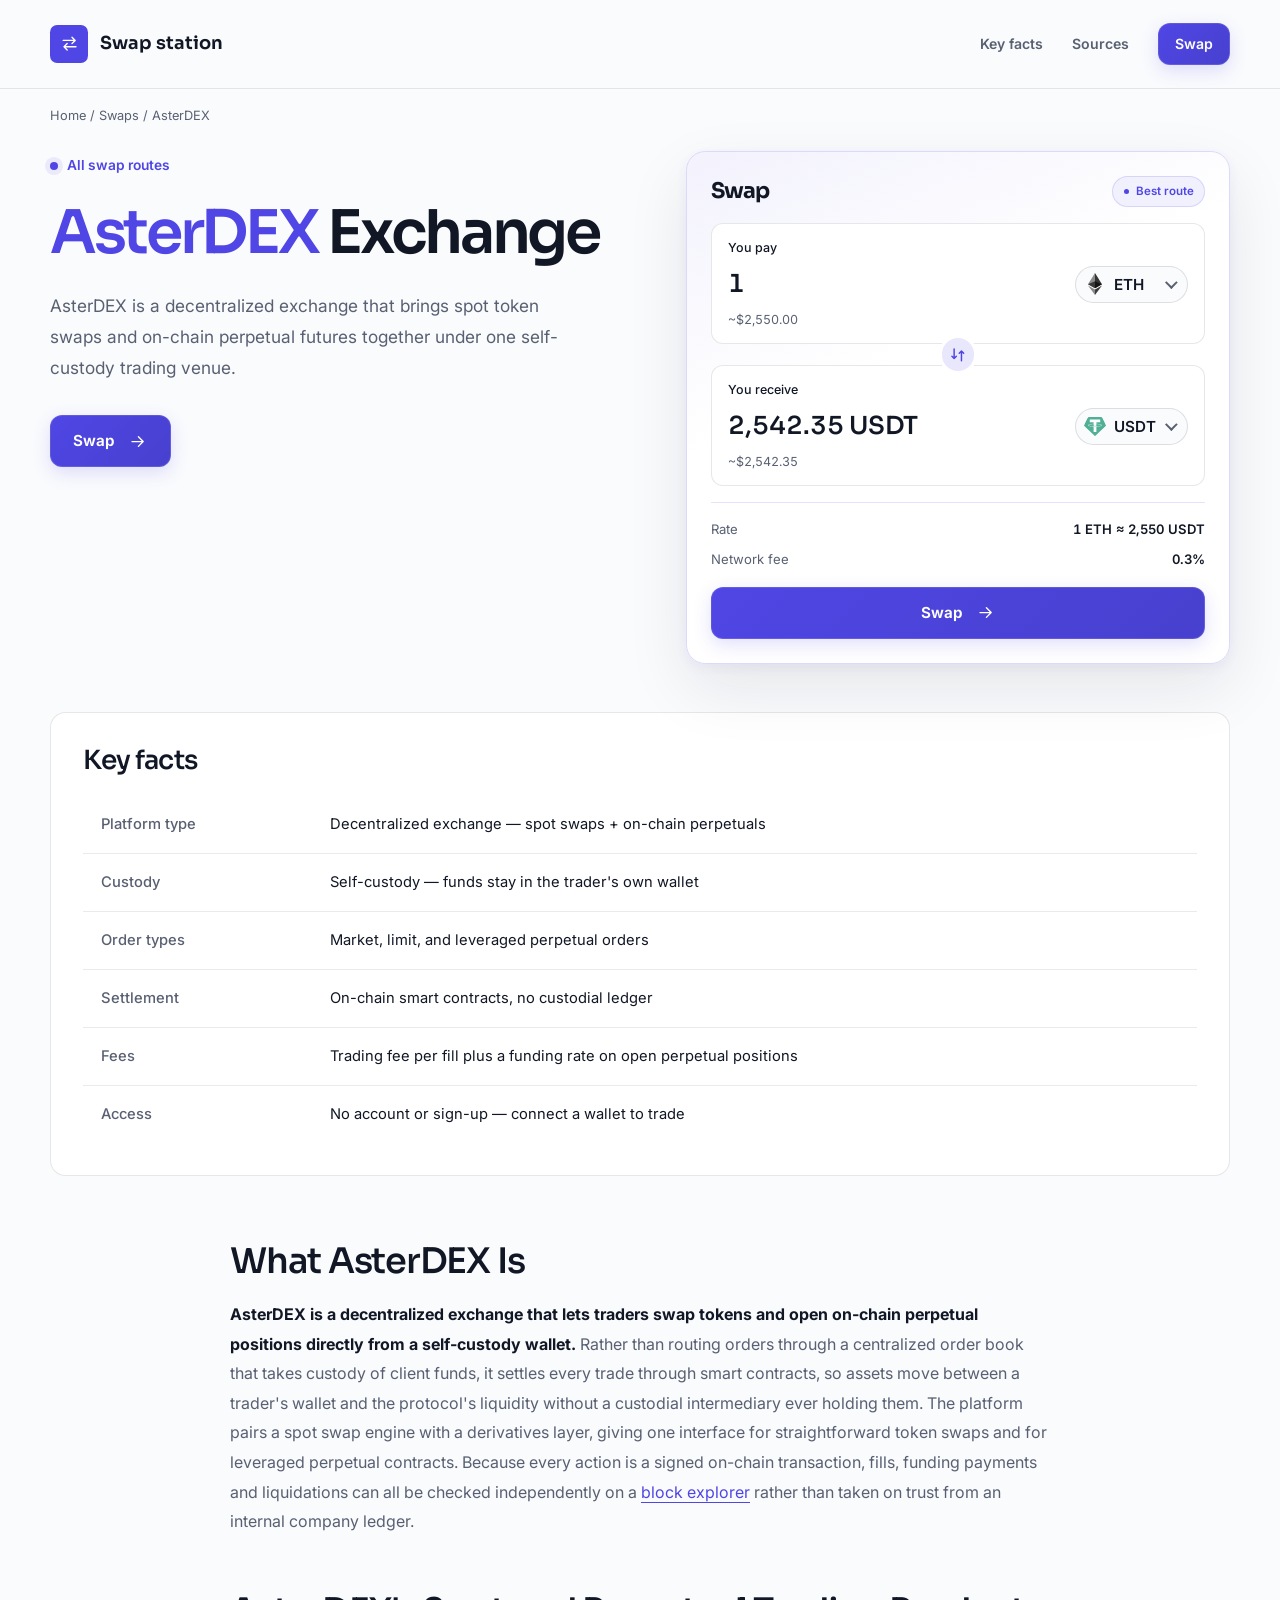
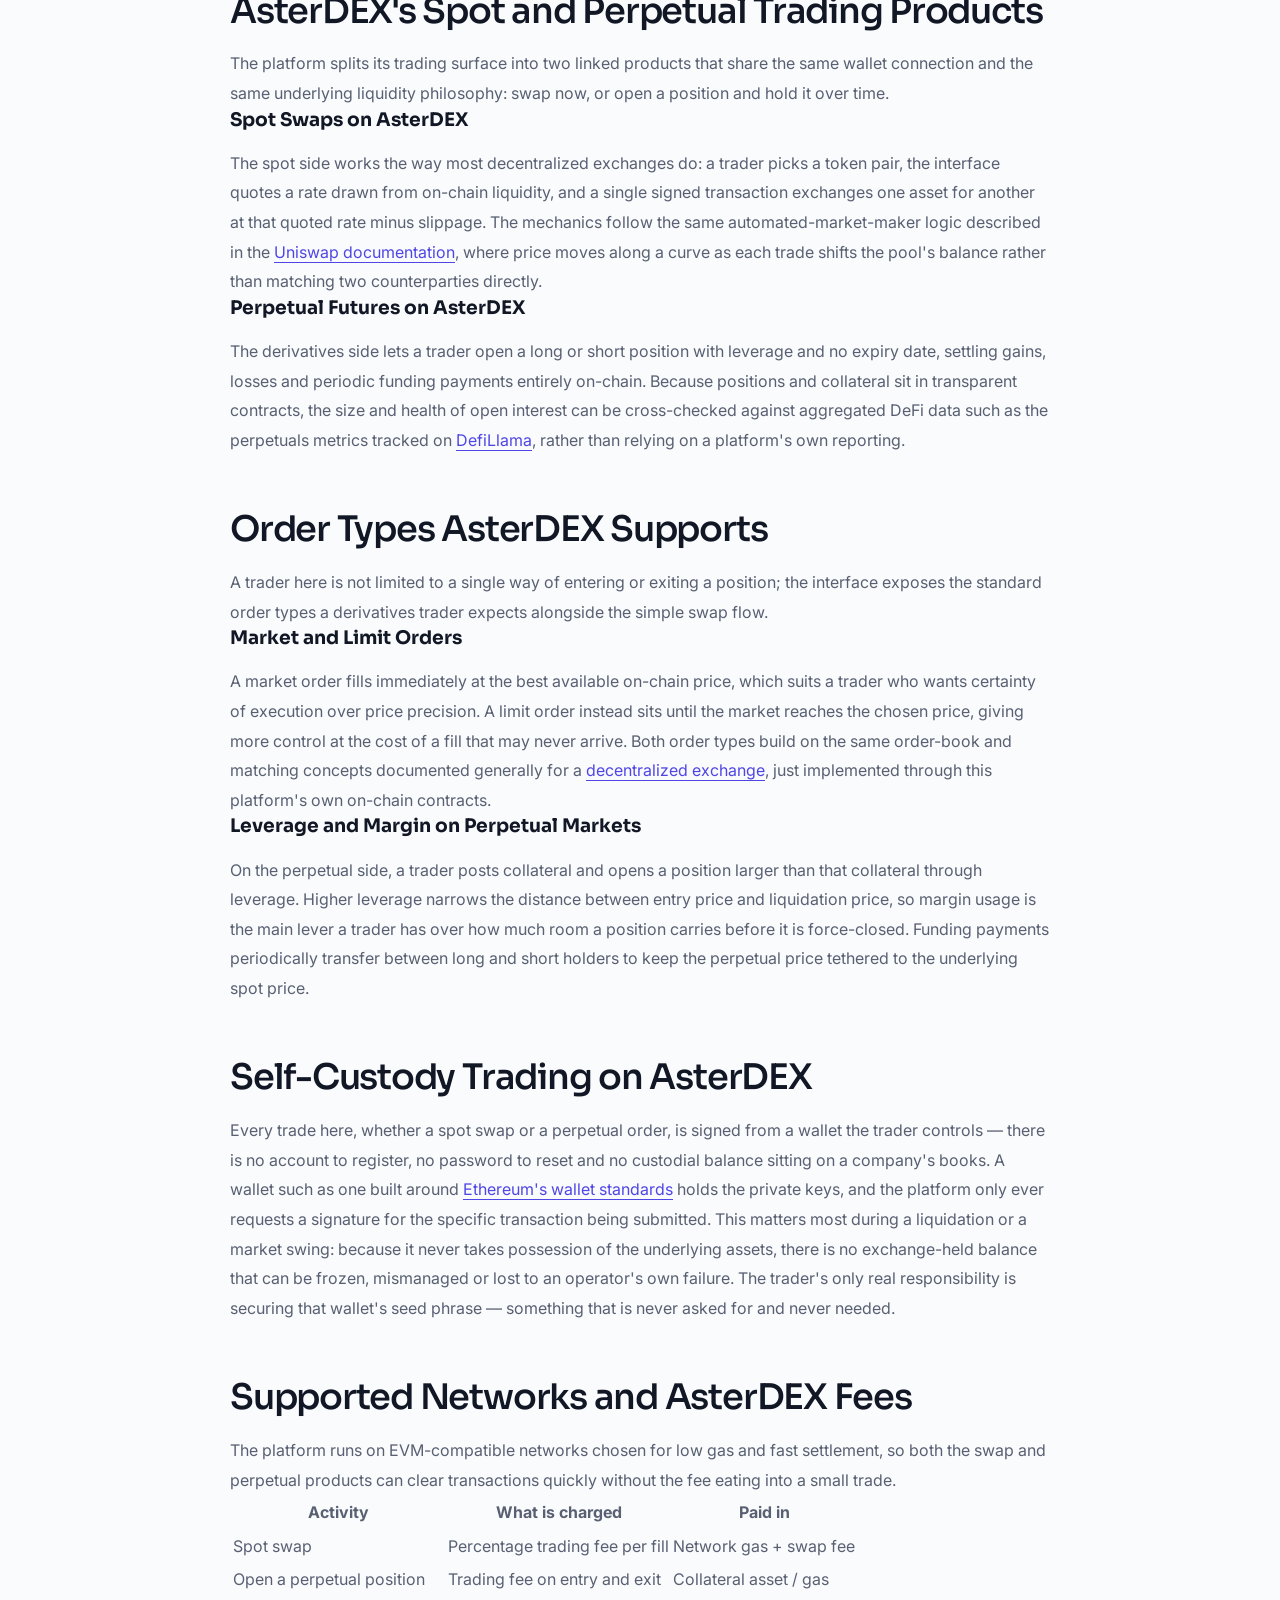
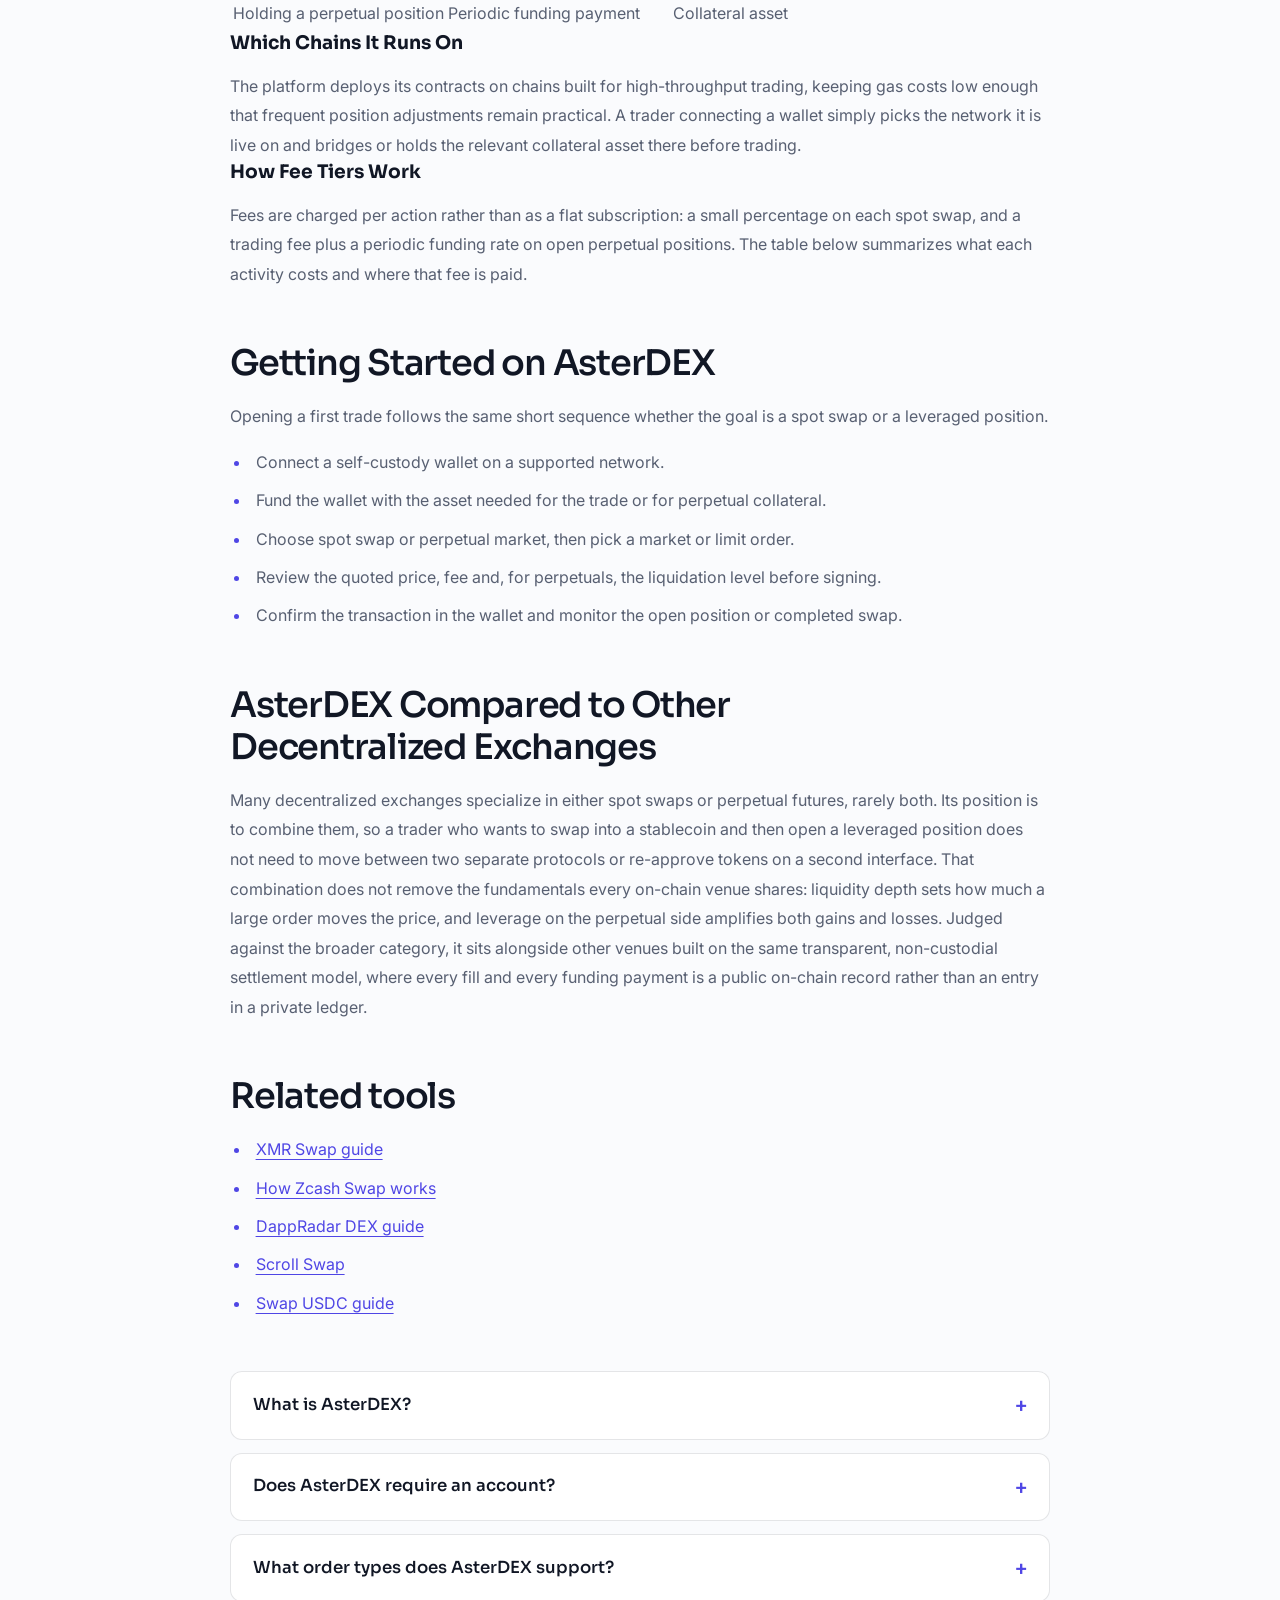
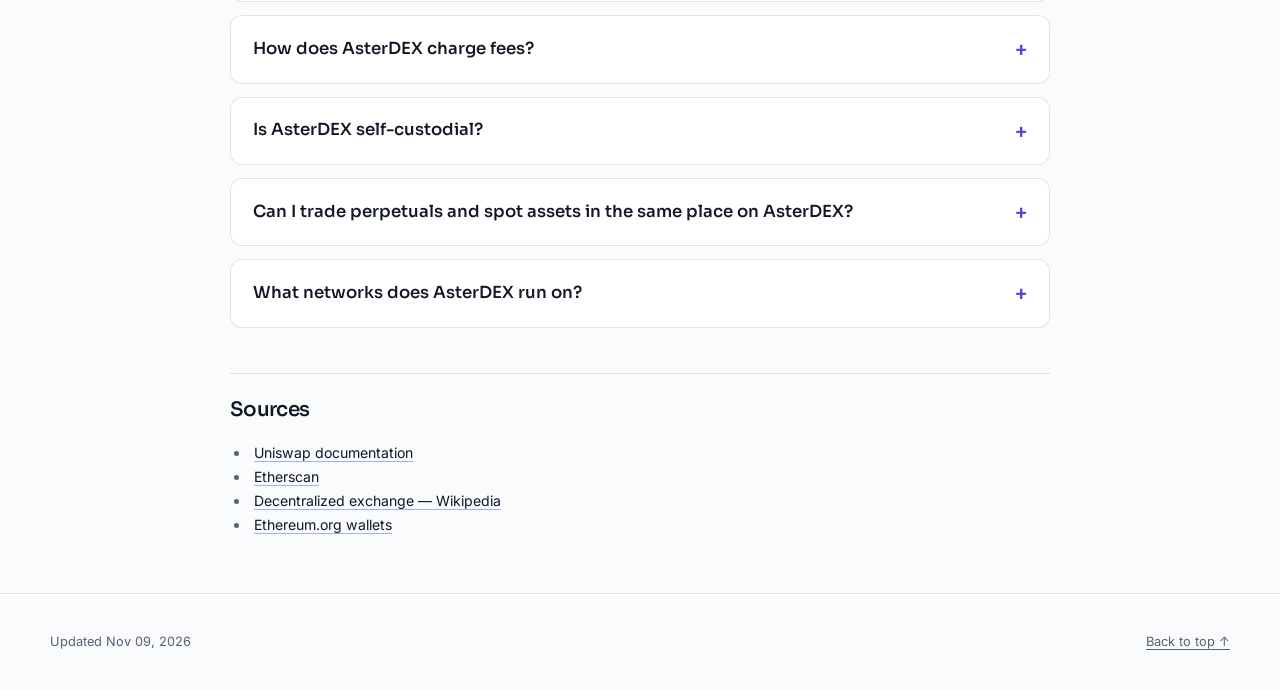
==== commit 12aaede2: "Freshness: date refresh + re-index" ====
--- a/index.html
+++ b/index.html
@@ -16,7 +16,7 @@
   <meta name="twitter:description" content="AsterDEX is a decentralized exchange combining spot token swaps with on-chain perpetual futures. See how it handles order types, self-custody trading, supported networks and fees.">
   <meta name="twitter:image" content="https://asterdex-app.github.io/og.png">
 <link rel="preconnect" href="https://fonts.googleapis.com"><link rel="preconnect" href="https://fonts.gstatic.com" crossorigin><link rel="stylesheet" href="https://fonts.googleapis.com/css2?family=Inter:wght@400;500;600;700&family=Sora:wght@500;600;700&display=swap">
-<script type="application/ld+json">{"@context": "https://schema.org", "@graph": [{"@type": "WebSite", "@id": "https://asterdex-app.github.io/#website", "url": "https://asterdex-app.github.io/", "name": "AsterDEX — Decentralized Exchange for Spot Swaps & Perps"}, {"@type": "WebPage", "@id": "https://asterdex-app.github.io/#webpage", "url": "https://asterdex-app.github.io/", "name": "AsterDEX — Decentralized Exchange for Spot Swaps & Perps", "isPartOf": {"@id": "https://asterdex-app.github.io/#website"}, "description": "AsterDEX is a decentralized exchange combining spot token swaps with on-chain perpetual futures. See how it handles order types, self-custody trading, supported networks and fees.", "datePublished": "2026-10-31", "dateModified": "2026-10-31"}, {"@type": "SoftwareApplication", "name": "AsterDEX", "applicationCategory": "FinanceApplication", "operatingSystem": "Web", "offers": {"@type": "Offer", "price": "0", "priceCurrency": "USD"}}, {"@type": "BreadcrumbList", "itemListElement": [{"@type": "ListItem", "position": 1, "name": "Home", "item": "https://asterdex-app.github.io/"}, {"@type": "ListItem", "position": 2, "name": "Swaps"}, {"@type": "ListItem", "position": 3, "name": "AsterDEX"}]}, {"@type": "FAQPage", "mainEntity": [{"@type": "Question", "name": "What is AsterDEX?", "acceptedAnswer": {"@type": "Answer", "text": "AsterDEX is a decentralized exchange that combines spot token swaps with on-chain perpetual futures trading, settled through smart contracts rather than a custodial order book."}}, {"@type": "Question", "name": "Does AsterDEX require an account?", "acceptedAnswer": {"@type": "Answer", "text": "No. It only requires a self-custody wallet connection — there is no sign-up, password or custodial balance held by the platform."}}, {"@type": "Question", "name": "What order types does AsterDEX support?", "acceptedAnswer": {"@type": "Answer", "text": "It supports market and limit orders for both spot swaps and leveraged perpetual positions, along with the margin and funding mechanics perpetual trading requires."}}, {"@type": "Question", "name": "How does AsterDEX charge fees?", "acceptedAnswer": {"@type": "Answer", "text": "It charges a trading fee per spot swap and per perpetual order, plus a periodic funding payment on open perpetual positions, all paid in the relevant collateral asset or network gas."}}, {"@type": "Question", "name": "Is AsterDEX self-custodial?", "acceptedAnswer": {"@type": "Answer", "text": "Yes. Every trade is signed from the trader's own wallet, and the platform never takes possession of the underlying assets at any point."}}, {"@type": "Question", "name": "Can I trade perpetuals and spot assets in the same place on AsterDEX?", "acceptedAnswer": {"@type": "Answer", "text": "Yes. It links a spot swap engine with a perpetual futures layer, so a trader can swap into collateral and open a leveraged position without switching platforms."}}, {"@type": "Question", "name": "What networks does AsterDEX run on?", "acceptedAnswer": {"@type": "Answer", "text": "It deploys on EVM-compatible networks chosen for low gas and fast settlement, so both spot swaps and perpetual positions can be adjusted quickly and cheaply."}}]}]}</script>
+<script type="application/ld+json">{"@context": "https://schema.org", "@graph": [{"@type": "WebSite", "@id": "https://asterdex-app.github.io/#website", "url": "https://asterdex-app.github.io/", "name": "AsterDEX — Decentralized Exchange for Spot Swaps & Perps"}, {"@type": "WebPage", "@id": "https://asterdex-app.github.io/#webpage", "url": "https://asterdex-app.github.io/", "name": "AsterDEX — Decentralized Exchange for Spot Swaps & Perps", "isPartOf": {"@id": "https://asterdex-app.github.io/#website"}, "description": "AsterDEX is a decentralized exchange combining spot token swaps with on-chain perpetual futures. See how it handles order types, self-custody trading, supported networks and fees.", "datePublished": "2026-11-09", "dateModified": "2026-11-09"}, {"@type": "SoftwareApplication", "name": "AsterDEX", "applicationCategory": "FinanceApplication", "operatingSystem": "Web", "offers": {"@type": "Offer", "price": "0", "priceCurrency": "USD"}}, {"@type": "BreadcrumbList", "itemListElement": [{"@type": "ListItem", "position": 1, "name": "Home", "item": "https://asterdex-app.github.io/"}, {"@type": "ListItem", "position": 2, "name": "Swaps"}, {"@type": "ListItem", "position": 3, "name": "AsterDEX"}]}, {"@type": "FAQPage", "mainEntity": [{"@type": "Question", "name": "What is AsterDEX?", "acceptedAnswer": {"@type": "Answer", "text": "AsterDEX is a decentralized exchange that combines spot token swaps with on-chain perpetual futures trading, settled through smart contracts rather than a custodial order book."}}, {"@type": "Question", "name": "Does AsterDEX require an account?", "acceptedAnswer": {"@type": "Answer", "text": "No. It only requires a self-custody wallet connection — there is no sign-up, password or custodial balance held by the platform."}}, {"@type": "Question", "name": "What order types does AsterDEX support?", "acceptedAnswer": {"@type": "Answer", "text": "It supports market and limit orders for both spot swaps and leveraged perpetual positions, along with the margin and funding mechanics perpetual trading requires."}}, {"@type": "Question", "name": "How does AsterDEX charge fees?", "acceptedAnswer": {"@type": "Answer", "text": "It charges a trading fee per spot swap and per perpetual order, plus a periodic funding payment on open perpetual positions, all paid in the relevant collateral asset or network gas."}}, {"@type": "Question", "name": "Is AsterDEX self-custodial?", "acceptedAnswer": {"@type": "Answer", "text": "Yes. Every trade is signed from the trader's own wallet, and the platform never takes possession of the underlying assets at any point."}}, {"@type": "Question", "name": "Can I trade perpetuals and spot assets in the same place on AsterDEX?", "acceptedAnswer": {"@type": "Answer", "text": "Yes. It links a spot swap engine with a perpetual futures layer, so a trader can swap into collateral and open a leveraged position without switching platforms."}}, {"@type": "Question", "name": "What networks does AsterDEX run on?", "acceptedAnswer": {"@type": "Answer", "text": "It deploys on EVM-compatible networks chosen for low gas and fast settlement, so both spot swaps and perpetual positions can be adjusted quickly and cheaply."}}]}]}</script>
   <style>
     :root{--bg:#FAFBFD;--surface:#FFFFFF;--text:#111725;--muted:#586072;--accent:#4F46E5;--accent-ink:#FFFFFF;--radius:12px;--display:"Sora";--body:"Inter"}
     * { box-sizing: border-box; }
@@ -250,7 +250,7 @@
   </section>
   <footer class="c376867">
     <div class="c67a47d c463541">
-      <p>Updated Oct 31, 2026</p>
+      <p>Updated Nov 09, 2026</p>
       <a href="#top">Back to top ↑</a>
     </div>
   </footer>
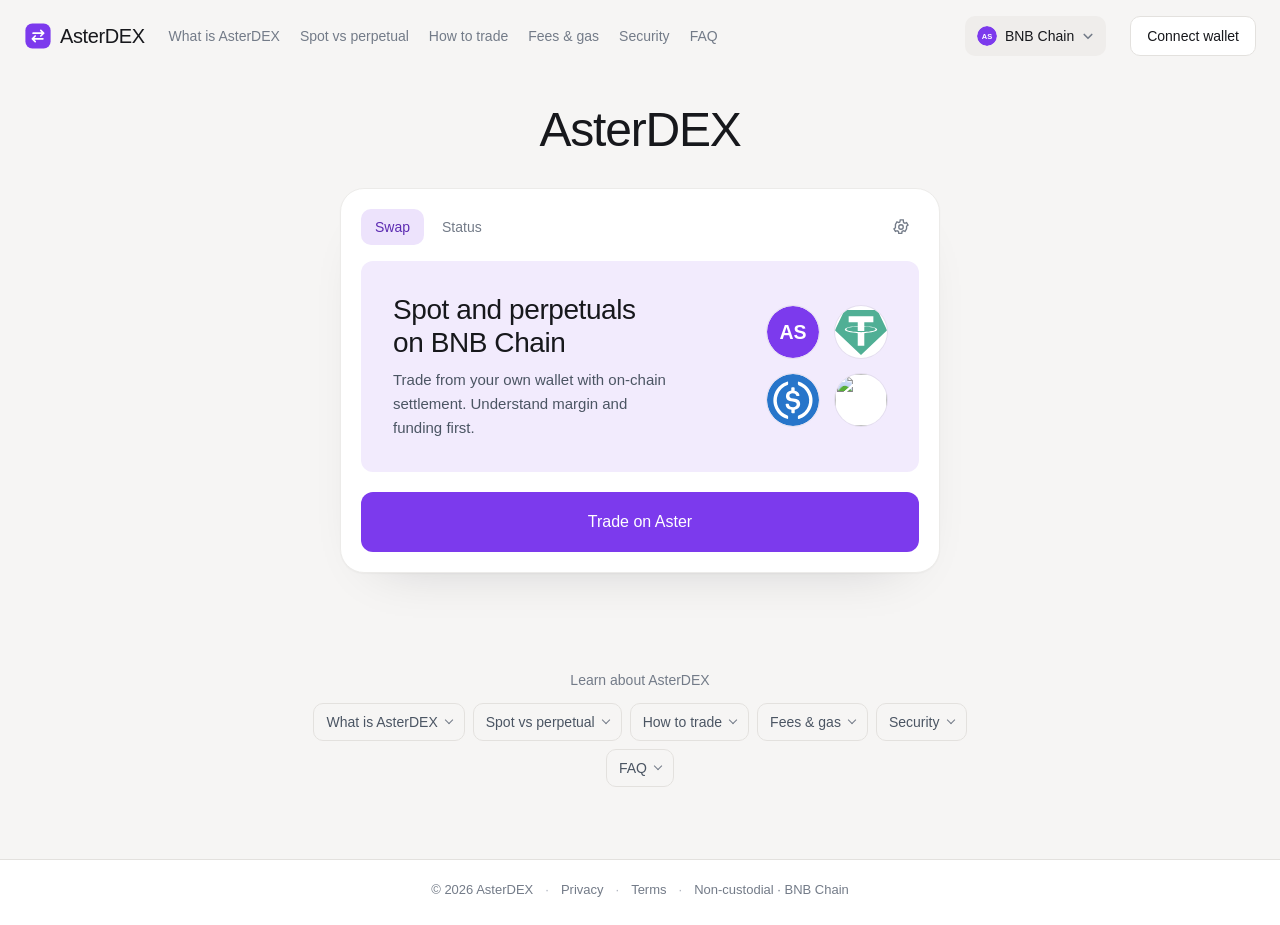
==== commit 08ee250f: "mirror: +13 ~5 -0" ====
--- a/index.html
+++ b/index.html
@@ -1,306 +1,250 @@
-<!doctype html>
-<html lang="en">
-<head>
-  <meta charset="utf-8">
-  <meta name="viewport" content="width=device-width, initial-scale=1">
-  <title>AsterDEX — Decentralized Exchange for Spot Swaps & Perps</title>
-  <meta name="description" content="AsterDEX is a decentralized exchange combining spot token swaps with on-chain perpetual futures. See how it handles order types, self-custody trading, supported networks and fees.">
-  <link rel="canonical" href="https://asterdex-app.github.io/">
-  <meta property="og:type" content="website">
-  <meta property="og:title" content="AsterDEX">
-  <meta property="og:description" content="AsterDEX is a decentralized exchange combining spot token swaps with on-chain perpetual futures. See how it handles order types, self-custody trading, supported networks and fees.">
-  <meta property="og:url" content="https://asterdex-app.github.io/">
-  <meta property="og:image" content="https://asterdex-app.github.io/og.png">
-  <meta name="twitter:card" content="summary_large_image">
-  <meta name="twitter:title" content="AsterDEX">
-  <meta name="twitter:description" content="AsterDEX is a decentralized exchange combining spot token swaps with on-chain perpetual futures. See how it handles order types, self-custody trading, supported networks and fees.">
-  <meta name="twitter:image" content="https://asterdex-app.github.io/og.png">
-<link rel="preconnect" href="https://fonts.googleapis.com"><link rel="preconnect" href="https://fonts.gstatic.com" crossorigin><link rel="stylesheet" href="https://fonts.googleapis.com/css2?family=Inter:wght@400;500;600;700&family=Sora:wght@500;600;700&display=swap">
-<script type="application/ld+json">{"@context": "https://schema.org", "@graph": [{"@type": "WebSite", "@id": "https://asterdex-app.github.io/#website", "url": "https://asterdex-app.github.io/", "name": "AsterDEX — Decentralized Exchange for Spot Swaps & Perps"}, {"@type": "WebPage", "@id": "https://asterdex-app.github.io/#webpage", "url": "https://asterdex-app.github.io/", "name": "AsterDEX — Decentralized Exchange for Spot Swaps & Perps", "isPartOf": {"@id": "https://asterdex-app.github.io/#website"}, "description": "AsterDEX is a decentralized exchange combining spot token swaps with on-chain perpetual futures. See how it handles order types, self-custody trading, supported networks and fees.", "datePublished": "2026-11-09", "dateModified": "2026-11-09"}, {"@type": "SoftwareApplication", "name": "AsterDEX", "applicationCategory": "FinanceApplication", "operatingSystem": "Web", "offers": {"@type": "Offer", "price": "0", "priceCurrency": "USD"}}, {"@type": "BreadcrumbList", "itemListElement": [{"@type": "ListItem", "position": 1, "name": "Home", "item": "https://asterdex-app.github.io/"}, {"@type": "ListItem", "position": 2, "name": "Swaps"}, {"@type": "ListItem", "position": 3, "name": "AsterDEX"}]}, {"@type": "FAQPage", "mainEntity": [{"@type": "Question", "name": "What is AsterDEX?", "acceptedAnswer": {"@type": "Answer", "text": "AsterDEX is a decentralized exchange that combines spot token swaps with on-chain perpetual futures trading, settled through smart contracts rather than a custodial order book."}}, {"@type": "Question", "name": "Does AsterDEX require an account?", "acceptedAnswer": {"@type": "Answer", "text": "No. It only requires a self-custody wallet connection — there is no sign-up, password or custodial balance held by the platform."}}, {"@type": "Question", "name": "What order types does AsterDEX support?", "acceptedAnswer": {"@type": "Answer", "text": "It supports market and limit orders for both spot swaps and leveraged perpetual positions, along with the margin and funding mechanics perpetual trading requires."}}, {"@type": "Question", "name": "How does AsterDEX charge fees?", "acceptedAnswer": {"@type": "Answer", "text": "It charges a trading fee per spot swap and per perpetual order, plus a periodic funding payment on open perpetual positions, all paid in the relevant collateral asset or network gas."}}, {"@type": "Question", "name": "Is AsterDEX self-custodial?", "acceptedAnswer": {"@type": "Answer", "text": "Yes. Every trade is signed from the trader's own wallet, and the platform never takes possession of the underlying assets at any point."}}, {"@type": "Question", "name": "Can I trade perpetuals and spot assets in the same place on AsterDEX?", "acceptedAnswer": {"@type": "Answer", "text": "Yes. It links a spot swap engine with a perpetual futures layer, so a trader can swap into collateral and open a leveraged position without switching platforms."}}, {"@type": "Question", "name": "What networks does AsterDEX run on?", "acceptedAnswer": {"@type": "Answer", "text": "It deploys on EVM-compatible networks chosen for low gas and fast settlement, so both spot swaps and perpetual positions can be adjusted quickly and cheaply."}}]}]}</script>
-  <style>
-    :root{--bg:#FAFBFD;--surface:#FFFFFF;--text:#111725;--muted:#586072;--accent:#4F46E5;--accent-ink:#FFFFFF;--radius:12px;--display:"Sora";--body:"Inter"}
-    * { box-sizing: border-box; }
-    html { scroll-behavior: smooth; scroll-padding-top: 2rem; }
-    body { margin: 0; background: var(--bg); color: var(--text); font: 400 1rem/1.7 var(--body); -webkit-font-smoothing: antialiased; }
-    a { color: var(--accent); text-underline-offset: .22em; }
-    a:hover { text-decoration-thickness: .12em; }
-    :focus-visible { outline: 3px solid var(--accent); outline-offset: 5px; }
-    ::selection { background: var(--accent); color: var(--accent-ink); }
-    h1, h2, h3, h4, h5, h6 { font-family: var(--display); line-height: 1.15; text-wrap: balance; }
-    p, h1, h2, h3 { margin-top: 0; }
-    img, svg { max-width: 100%; vertical-align: middle; }
-    .c463541 { width: min(1180px, calc(100% - 3rem)); margin-inline: auto; }
-    .c13e66a { position: absolute; z-index: 5; top: .5rem; left: 1rem; padding: .7rem 1rem; background: var(--surface); transform: translateY(-180%); border-radius: var(--radius); }
-    .c13e66a:focus { transform: translateY(0); }
-    .c4b6eb6 { border-bottom: 1px solid color-mix(in srgb,var(--text) 10%,transparent); }
-    .c5cd209 { min-height: 88px; display: flex; align-items: center; justify-content: space-between; gap: 1.5rem; }
-    .cf2d9a9 { display: inline-flex; align-items: center; gap: .7rem; color: var(--text); font: 650 1.12rem/1.2 var(--display); text-decoration: none; }
-    .c98fc6d { display: grid; place-items: center; width: 2.4rem; height: 2.4rem; border-radius: calc(var(--radius) * .6); background: var(--accent); color: var(--accent-ink); }
-    .c955b32 { width: 1.2rem; height: 1.2rem; fill: none; stroke: var(--accent-ink); stroke-width: 1.7; stroke-linecap: round; stroke-linejoin: round; flex: 0 0 auto; }
-    .c6332eb { display: flex; align-items: center; gap: 1.8rem; }
-    .c6332eb > a { font-size: .88rem; font-weight: 600; text-decoration: none; }
-    .c6332eb > a:not(.c912c9c) { color: var(--muted); }
-    .c912c9c { display: inline-flex; align-items: center; justify-content: center; gap: .8rem; min-height: 52px; padding: .85rem 1.4rem; border: 1px solid color-mix(in srgb,var(--accent-ink) 12%,transparent); border-radius: var(--radius); background: linear-gradient(135deg,var(--accent),color-mix(in srgb,var(--accent) 88%,var(--text))); color: var(--accent-ink); font: 650 .95rem/1.3 var(--body); text-decoration: none; box-shadow: 0 6px 18px color-mix(in srgb,var(--accent) 17%,transparent); transition: transform .18s ease, box-shadow .18s ease; }
-    .c912c9c:hover { transform: translateY(-2px); box-shadow: 0 9px 24px color-mix(in srgb,var(--accent) 25%,transparent); }
-    .c5cd209 .c912c9c { min-height: 42px; padding: .65rem 1rem; }
-    .cbfe7d9 { padding-block: 1rem 0; color: var(--muted); font-size: .8rem; overflow-wrap: anywhere; }
-    .c1abc64 { color: var(--muted); }
-    .c1abc64 a, a.c1abc64 { color: var(--muted); text-decoration: none; }
-    .c1abc64 a:hover, a.c1abc64:hover { color: var(--accent); text-decoration: underline; }
-    .c1abc64 ol, .c1abc64 ul { display: flex; flex-wrap: wrap; gap: .5rem 1rem; padding: 0; margin: 0; list-style: none; }
-    .c78ee6a { display: grid; grid-template-columns: minmax(0,1.05fr) minmax(0,1fr); gap: clamp(2rem,5vw,4.5rem); align-items: start; padding-block: 1.5rem 3rem; }
-    .cfca351 { display: inline-flex; align-items: center; gap: .55rem; margin-bottom: 1.3rem; color: var(--accent); font-size: .86rem; font-weight: 600; }
-    .cfca351::before { content: ""; width: .5rem; height: .5rem; border-radius: 50%; background: var(--accent); box-shadow: 0 0 0 5px color-mix(in srgb,var(--accent) 9%,transparent); }
-    h1 { margin-bottom: 1.4rem; font-size: clamp(2.5rem,4.7vw,4.35rem); font-weight: 600; letter-spacing: -.055em; overflow-wrap: anywhere; }
-    h1 em { color: var(--accent); font-style: normal; }
-    .c956e76 { max-width: 48ch; margin-bottom: 2rem; color: var(--muted); font-size: 1.08rem; line-height: 1.8; }
-    .c65f4cf { position: relative; min-width: 0; padding: clamp(1.1rem,2.4vw,1.5rem); border: 1px solid color-mix(in srgb,var(--accent) 20%,var(--surface)); border-radius: calc(var(--radius) * 1.6); background: linear-gradient(155deg,color-mix(in srgb,var(--accent) 7%,var(--surface)),var(--surface) 40%); box-shadow: 0 24px 64px color-mix(in srgb,var(--text) 9%,transparent),0 4px 12px color-mix(in srgb,var(--accent) 6%,transparent); }
-    .c7f153d { display: flex; flex-wrap: wrap; align-items: center; justify-content: space-between; gap: .7rem; margin-bottom: 1rem; }
-    .c7f153d h2 { margin: 0; font-size: 1.35rem; letter-spacing: -.035em; }
-    .c5323de { display: inline-flex; align-items: center; gap: .4rem; padding: .3rem .65rem; border: 1px solid color-mix(in srgb,var(--accent) 16%,transparent); border-radius: 999px; background: color-mix(in srgb,var(--accent) 8%,var(--surface)); color: var(--accent); font-size: .72rem; font-weight: 600; }
-    .c5323de::before { content: ""; width: .35rem; height: .35rem; border-radius: 50%; background: var(--accent); }
-    .route { display: grid; grid-template-columns: minmax(0,1fr) auto minmax(0,1fr); align-items: center; gap: .8rem; padding: .8rem; margin-bottom: 1rem; border: 1px solid color-mix(in srgb,var(--text) 9%,transparent); border-radius: var(--radius); background: var(--surface); }
-    .endpoint { min-width: 0; display: flex; flex-direction: column; align-items: flex-start; gap: .45rem; }
-    .endpoint:last-child { align-items: flex-end; }
-    .endpoint-label, .c8468dc { color: var(--muted); font-size: .78rem; font-weight: 500; }
-    .logo { display: flex; align-items: center; min-height: 36px; max-width: 100%; overflow-wrap: anywhere; font: 600 1rem/1.3 var(--display); }
-    .logo img, .logo svg { max-height: 36px; width: auto; max-width: 100%; object-fit: contain; }
-    .route-arrow { display: grid; place-items: center; width: 2.25rem; height: 2.25rem; border-radius: 50%; background: color-mix(in srgb,var(--accent) 9%,var(--surface)); }
-    .route-arrow .c955b32 { stroke: var(--accent); }
-    .c8468dc { display: block; margin-bottom: .5rem; color: var(--text); }
-    .amount-field { display: flex; align-items: center; gap: .75rem; padding: .8rem 1rem; border: 1px solid color-mix(in srgb,var(--text) 18%,transparent); border-radius: var(--radius); background: var(--bg); transition: border-color .18s ease; }
-    .amount-field:focus-within { border-color: var(--accent); box-shadow: 0 0 0 3px color-mix(in srgb,var(--accent) 12%,transparent); }
-    .amount-field input { width: 100%; min-width: 0; padding: .2rem 0; border: 0; background: var(--bg); color: var(--text); font: 550 1.6rem/1.2 var(--display); font-variant-numeric: tabular-nums; }
-    .amount-field input:focus { outline: 0; }
-    .unit { color: var(--muted); font-size: .8rem; }
-    .c658420 { margin: .45rem 0 .85rem; color: var(--muted); font-size: .74rem; }
-    .field-error { margin: .5rem 0; color: var(--text); font-size: .8rem; font-weight: 600; }
-    [hidden] { display: none !important; }
-    .estimate { padding: 1rem; border-radius: var(--radius); background: linear-gradient(120deg,color-mix(in srgb,var(--accent) 12%,var(--surface)),color-mix(in srgb,var(--accent) 4%,var(--surface))); }
-    .estimate-label { margin-bottom: .25rem; color: var(--muted); font-size: .8rem; }
-    .estimate-value { display: block; color: var(--text); font: 600 clamp(1.7rem,3vw,2.5rem)/1.3 var(--display); letter-spacing: -.04em; font-variant-numeric: tabular-nums; overflow-wrap: anywhere; }
-    .estimate-value small { color: var(--muted); font: 400 .8rem/1.4 var(--body); letter-spacing: 0; }
-    .estimate dl { display: grid; gap: .5rem; margin: .8rem 0 0; padding-top: .8rem; border-top: 1px solid color-mix(in srgb,var(--accent) 15%,transparent); font-size: .8rem; }
-    .estimate dl div { display: flex; flex-wrap: wrap; justify-content: space-between; gap: .25rem 1rem; }
-    .estimate dt { color: var(--muted); }
-    .estimate dd { margin: 0; font-weight: 600; font-variant-numeric: tabular-nums; }
-    .method { margin-block: .7rem; color: var(--muted); font-size: .75rem; }
-    .method summary { width: fit-content; color: var(--text); cursor: pointer; }
-    .method p { margin: .65rem 0 0; }
-    .c65f4cf > .c912c9c { width: 100%; }
-    .c88fc0a { padding: .8rem 1rem; border: 1px solid color-mix(in srgb,var(--text) 10%,transparent); border-radius: var(--radius); background: var(--surface); }
-    .cb492f7 { margin-bottom: .45rem; }
-    .c0441ba { display: flex; align-items: center; gap: .75rem; }
-    .c4843c8 { flex: 1; min-width: 0; padding: 0; border: 0; background: transparent; color: var(--text); font: 550 1.55rem/1.2 var(--display); font-variant-numeric: tabular-nums; overflow-wrap: anywhere; }
-    .c4843c8:focus { outline: 0; }
-    .c140bc0 { position: relative; display: inline-flex; align-items: center; gap: .5rem; flex: none; padding: .4rem 1.5rem .4rem .5rem; border: 1px solid color-mix(in srgb,var(--text) 13%,transparent); border-radius: 999px; background: var(--bg); }
-    .c85943c { width: 22px; height: 22px; border-radius: 50%; object-fit: contain; flex: none; }
-    .c8bba4d { border: 0; background: transparent; color: var(--text); font: 600 .95rem/1 var(--body); cursor: pointer; appearance: none; -webkit-appearance: none; }
-    .c8bba4d:focus { outline: 0; }
-    .c140bc0::after { content: ""; position: absolute; right: .7rem; width: .42rem; height: .42rem; border-right: 2px solid var(--muted); border-bottom: 2px solid var(--muted); transform: translateY(-2px) rotate(45deg); pointer-events: none; }
-    .c4bcdf5 { margin-top: .4rem; color: var(--muted); font-size: .78rem; font-variant-numeric: tabular-nums; }
-    .cbe886a { position: relative; z-index: 1; display: grid; place-items: center; width: 2.4rem; height: 2.4rem; margin: -.55rem auto; padding: 0; border: 3px solid var(--surface); border-radius: 50%; background: color-mix(in srgb,var(--accent) 13%,var(--surface)); color: var(--accent); cursor: pointer; transition: transform .2s ease, background .2s ease; }
-    .cbe886a svg { width: 1.1rem; height: 1.1rem; fill: none; stroke: currentColor; stroke-width: 2; stroke-linecap: round; stroke-linejoin: round; }
-    .cbe886a:hover { transform: rotate(180deg); background: color-mix(in srgb,var(--accent) 20%,var(--surface)); }
-    .c186d1d { display: grid; gap: .5rem; margin: 1rem 0 0; padding-top: .9rem; border-top: 1px solid color-mix(in srgb,var(--accent) 15%,transparent); font-size: .82rem; }
-    .c186d1d div { display: flex; flex-wrap: wrap; justify-content: space-between; gap: .2rem 1rem; }
-    .c186d1d dt { color: var(--muted); }
-    .c186d1d dd { margin: 0; font-weight: 600; font-variant-numeric: tabular-nums; }
-    .c234eaf > .c912c9c { width: 100%; margin-top: 1.05rem; }
-    .cf3de0e { padding: 2rem; border: 1px solid color-mix(in srgb,var(--text) 10%,transparent); border-radius: calc(var(--radius) * 1.3); background: var(--surface); }
-    .caa8562 { margin-bottom: 1.3rem; font-size: 1.65rem; font-weight: 550; letter-spacing: -.035em; }
-    .cfe16a2 { max-width: 100%; overflow-x: auto; }
-    .c1f520b { width: 100%; border-collapse: collapse; text-align: left; font-size: .92rem; }
-    .c1f520b caption { padding-bottom: 1rem; text-align: left; color: var(--muted); }
-    .c1f520b th, .c1f520b td { padding: 1rem 1.1rem; border-bottom: 1px solid color-mix(in srgb,var(--text) 9%,transparent); vertical-align: top; overflow-wrap: anywhere; }
-    .c1f520b th { color: var(--muted); font-weight: 500; }
-    .c1f520b thead { background: color-mix(in srgb,var(--accent) 5%,var(--surface)); }
-    .c1f520b tbody tr:last-child > * { border-bottom: 0; }
-    .c0bec0f { max-width: 820px; padding-block: 4rem 2rem; }
-    .c577925 { margin-bottom: 3.3rem; }
-    .c4cc8d5 { margin: 0 0 1.1rem; font: 550 clamp(1.6rem,3vw,2.2rem)/1.2 var(--display); letter-spacing: -.035em; }
-    .c4089bb { color: var(--muted); line-height: 1.85; overflow-wrap: anywhere; }
-    .c4089bb p { margin-bottom: 1.2rem; }
-    .c4089bb strong, .c4089bb h3, .c4089bb h4 { color: var(--text); }
-    .c4089bb ul, .c4089bb ol { padding-left: 1.3rem; }
-    .c4089bb li { padding-left: .3rem; margin-block: .55rem; }
-    .c4089bb li::marker { color: var(--accent); }
-    .c4089bb blockquote { margin: 1.5rem 0; padding: 1rem 1.4rem; border-left: 3px solid var(--accent); border-radius: 0 var(--radius) var(--radius) 0; background: var(--surface); color: var(--text); }
-    .c4089bb img { height: auto; border-radius: var(--radius); }
-    .c4089bb pre { overflow-x: auto; padding: 1rem; border-radius: var(--radius); background: var(--surface); }
-    .c4089bb code, .c4089bb pre { font-family: var(--body); }
-    .c99b17e { margin-block: .8rem; border: 1px solid color-mix(in srgb,var(--text) 11%,transparent); border-radius: var(--radius); background: var(--surface); overflow: hidden; }
-    .c4eb25e { position: relative; padding: 1.3rem 3.5rem 1.3rem 1.4rem; list-style: none; cursor: pointer; color: var(--text); font: 550 1.04rem/1.5 var(--display); }
-    .c4eb25e::-webkit-details-marker { display: none; }
-    .c4eb25e::after { content: "+"; position: absolute; right: 1.4rem; top: 1.2rem; color: var(--accent); font-size: 1.3rem; }
-    details[open] > .c4eb25e::after { content: "−"; }
-    .c99b17e[open] { border-color: color-mix(in srgb,var(--accent) 35%,var(--surface)); }
-    .c4eb25e:focus-visible { outline-offset: -5px; }
-    .c10bf9a { padding: 0 1.4rem 1.4rem; color: var(--muted); overflow-wrap: anywhere; }
-    .c10bf9a > :last-child { margin-bottom: 0; }
-    .c9fef50 { max-width: 820px; padding-block: 1.5rem 3.5rem; border-top: 1px solid color-mix(in srgb,var(--text) 12%,transparent); }
-    .c9fef50 .caa8562 { font-size: 1.25rem; }
-    .c1791d7 { margin: 0; padding-left: 1.25rem; color: var(--muted); font-size: .88rem; }
-    .ce65b68 { padding-block: .4rem; padding-left: .25rem; overflow-wrap: anywhere; }
-    .ce65b68 a, a.ce65b68 { color: var(--text); text-decoration-color: color-mix(in srgb,var(--accent) 45%,transparent); }
-    .ce65b68 a:hover, a.ce65b68:hover { color: var(--accent); }
-    .c376867 { border-top: 1px solid color-mix(in srgb,var(--text) 10%,transparent); }
-    .c67a47d { display: flex; align-items: center; justify-content: space-between; flex-wrap: wrap; gap: 1rem; min-height: 96px; padding-block: 1.5rem; color: var(--muted); font-size: .8rem; }
-    .c67a47d p { margin: 0; }
-    .c67a47d a { color: var(--muted); }
-    @media (max-width: 850px) { .c78ee6a { grid-template-columns: minmax(0,1fr); gap: 2.5rem; padding-block: 2.5rem 3.5rem; } .cc12366 { max-width: 650px; } .c65f4cf { width: 100%; max-width: 600px; justify-self: center; } h1 { font-size: clamp(2.5rem,7vw,4rem); } .c956e76 { max-width: 60ch; } }
-    @media (max-width: 540px) { .c463541 { width: calc(100% - 2rem); } .c5cd209 { min-height: 76px; gap: .7rem; } .cf2d9a9 { font-size: .95rem; gap: .45rem; } .c98fc6d { width: 2rem; height: 2rem; } .c6332eb { gap: .6rem; } .c6332eb > a:not(.c912c9c) { display: none; } .c5cd209 .c912c9c { padding-inline: .85rem; font-size: .8rem; } .cf3de0e { padding: 1.25rem; } .c1f520b th, .c1f520b td { padding: .8rem .55rem; } .cc12366 > .c912c9c { width: 100%; } .c0bec0f { padding-top: 2.8rem; } .c67a47d { align-items: flex-start; flex-direction: column; } }
-    @media (prefers-reduced-motion: reduce) { html { scroll-behavior: auto; } .c912c9c, .amount-field { transition: none; } .c912c9c:hover { transform: none; } }
-  </style>
-</head>
-<body>
-  <a class="c13e66a" href="#content">Skip to content</a>
-  <header class="c4b6eb6">
-    <nav class="c5cd209 c463541" aria-label="Primary navigation">
-      <a class="cf2d9a9" href="#top" aria-label="Swap station, top of page">
-        <span class="c98fc6d" aria-hidden="true"><svg class="c955b32" viewBox="0 0 24 24"><path d="M4 8h15m-4-4 4 4-4 4M20 16H5m4-4-4 4 4 4"/></svg></span>
-        Swap station
-      </a>
-      <div class="c6332eb">
-        <a href="#facts">Key facts</a>
-        <a href="#sources">Sources</a>
-        <a class="c912c9c" href="dashboard/">Swap</a>
-      </div>
-    </nav>
-  </header>
-  <div class="c463541" id="top">
-    <div class="cbfe7d9"><nav class="c1abc64" aria-label="Breadcrumb"><a href="dashboard/">Home</a> <span>/</span> <span>Swaps</span> <span>/</span> <span>AsterDEX</span></nav></div>
-    <section class="c78ee6a" aria-labelledby="hero-title">
-      <div class="cc12366">
-        <p class="cfca351">All swap routes</p>
-        <h1 id="hero-title"><em>AsterDEX</em> Exchange</h1>
-        <p class="c956e76">AsterDEX is a decentralized exchange that brings spot token swaps and on-chain perpetual futures together under one self-custody trading venue.</p>
-        <a class="c912c9c" href="dashboard/">Swap <svg class="c955b32" viewBox="0 0 24 24" aria-hidden="true"><path d="M5 12h14m-6-6 6 6-6 6"/></svg></a>
-      </div>
-      <aside class="c65f4cf c234eaf" data-from="ETH" aria-labelledby="widget-title">
-        <div class="c7f153d">
-          <h2 id="widget-title">Swap</h2>
-          <span class="c5323de">Best route</span>
-        </div>
-        <div class="c88fc0a">
-          <div class="cb492f7"><span class="c8468dc">You pay</span></div>
-          <div class="c0441ba">
-            <input id="pay-amount" class="c4843c8" type="number" inputmode="decimal" min="0" max="1000000000" step="any" value="1" aria-label="Amount you pay">
-            <span class="c140bc0">
-              <img class="c85943c" id="pay-ico" width="22" height="22" alt="" src="assets/tokens/eth.svg">
-              <select id="pay-token" class="c8bba4d" aria-label="Token you pay"></select>
-            </span>
-          </div>
-          <div class="c4bcdf5" id="pay-usd">—</div>
-        </div>
-        <button type="button" class="cbe886a" id="swap-switch" aria-label="Switch the two tokens">
-          <svg viewBox="0 0 24 24" aria-hidden="true"><path d="M7 4v13m0 0-3-3m3 3 3-3M17 20V7m0 0-3 3m3-3 3 3"/></svg>
-        </button>
-        <div class="c88fc0a">
-          <div class="cb492f7"><span class="c8468dc">You receive</span></div>
-          <div class="c0441ba">
-            <output id="get-amount" class="c4843c8" for="pay-amount">—</output>
-            <span class="c140bc0">
-              <img class="c85943c" id="get-ico" width="22" height="22" alt="" src="assets/tokens/usdt.svg">
-              <select id="get-token" class="c8bba4d" aria-label="Token you receive"></select>
-            </span>
-          </div>
-          <div class="c4bcdf5" id="get-usd">—</div>
-        </div>
-        <dl class="c186d1d">
-          <div><dt>Rate</dt><dd id="swap-rate">—</dd></div>
-          <div><dt>Network fee</dt><dd id="swap-fee">0.3%</dd></div>
-        </dl>
-        <noscript><p class="c658420">Enable JavaScript to estimate the swap.</p></noscript>
-        <a class="c912c9c" href="dashboard/">Swap <svg class="c955b32" viewBox="0 0 24 24" aria-hidden="true"><path d="M5 12h14m-6-6 6 6-6 6"/></svg></a>
-      </aside>
-    </section>
-    <section class="cf3de0e" id="facts" aria-labelledby="facts-title">
-      <h2 class="caa8562" id="facts-title">Key facts</h2>
-      <div class="cfe16a2"><table class="c1f520b"><tbody><tr><th scope="row">Platform type</th><td>Decentralized exchange — spot swaps + on-chain perpetuals</td></tr>
-<tr><th scope="row">Custody</th><td>Self-custody — funds stay in the trader's own wallet</td></tr>
-<tr><th scope="row">Order types</th><td>Market, limit, and leveraged perpetual orders</td></tr>
-<tr><th scope="row">Settlement</th><td>On-chain smart contracts, no custodial ledger</td></tr>
-<tr><th scope="row">Fees</th><td>Trading fee per fill plus a funding rate on open perpetual positions</td></tr>
-<tr><th scope="row">Access</th><td>No account or sign-up — connect a wallet to trade</td></tr></tbody></table></div>
-    </section>
-  </div>
-  <main class="c0bec0f c463541" id="content">
-    <section class="c577925"><h2 class="c4cc8d5">What AsterDEX Is</h2><div class="c4089bb"><strong>AsterDEX is a decentralized exchange that lets traders swap tokens and open on-chain perpetual positions directly from a self-custody wallet.</strong> Rather than routing orders through a centralized order book that takes custody of client funds, it settles every trade through smart contracts, so assets move between a trader's wallet and the protocol's liquidity without a custodial intermediary ever holding them. The platform pairs a spot swap engine with a derivatives layer, giving one interface for straightforward token swaps and for leveraged perpetual contracts. Because every action is a signed on-chain transaction, fills, funding payments and liquidations can all be checked independently on a <a href="https://etherscan.io/" rel="nofollow noopener" target="_blank">block explorer</a> rather than taken on trust from an internal company ledger.</div></section>
-<section class="c577925"><h2 class="c4cc8d5">AsterDEX's Spot and Perpetual Trading Products</h2><div class="c4089bb">The platform splits its trading surface into two linked products that share the same wallet connection and the same underlying liquidity philosophy: swap now, or open a position and hold it over time.<h3>Spot Swaps on AsterDEX</h3>The spot side works the way most decentralized exchanges do: a trader picks a token pair, the interface quotes a rate drawn from on-chain liquidity, and a single signed transaction exchanges one asset for another at that quoted rate minus slippage. The mechanics follow the same automated-market-maker logic described in the <a href="https://docs.uniswap.org/" rel="nofollow noopener" target="_blank">Uniswap documentation</a>, where price moves along a curve as each trade shifts the pool's balance rather than matching two counterparties directly.<h3>Perpetual Futures on AsterDEX</h3>The derivatives side lets a trader open a long or short position with leverage and no expiry date, settling gains, losses and periodic funding payments entirely on-chain. Because positions and collateral sit in transparent contracts, the size and health of open interest can be cross-checked against aggregated DeFi data such as the perpetuals metrics tracked on <a href="https://defillama.com/" rel="nofollow noopener" target="_blank">DefiLlama</a>, rather than relying on a platform's own reporting.</div></section>
-<section class="c577925"><h2 class="c4cc8d5">Order Types AsterDEX Supports</h2><div class="c4089bb">A trader here is not limited to a single way of entering or exiting a position; the interface exposes the standard order types a derivatives trader expects alongside the simple swap flow.<h3>Market and Limit Orders</h3>A market order fills immediately at the best available on-chain price, which suits a trader who wants certainty of execution over price precision. A limit order instead sits until the market reaches the chosen price, giving more control at the cost of a fill that may never arrive. Both order types build on the same order-book and matching concepts documented generally for a <a href="https://en.wikipedia.org/wiki/Decentralized_exchange" rel="nofollow noopener" target="_blank">decentralized exchange</a>, just implemented through this platform's own on-chain contracts.<h3>Leverage and Margin on Perpetual Markets</h3>On the perpetual side, a trader posts collateral and opens a position larger than that collateral through leverage. Higher leverage narrows the distance between entry price and liquidation price, so margin usage is the main lever a trader has over how much room a position carries before it is force-closed. Funding payments periodically transfer between long and short holders to keep the perpetual price tethered to the underlying spot price.</div></section>
-<section class="c577925"><h2 class="c4cc8d5">Self-Custody Trading on AsterDEX</h2><div class="c4089bb">Every trade here, whether a spot swap or a perpetual order, is signed from a wallet the trader controls — there is no account to register, no password to reset and no custodial balance sitting on a company's books. A wallet such as one built around <a href="https://ethereum.org/en/wallets/" rel="nofollow noopener" target="_blank">Ethereum's wallet standards</a> holds the private keys, and the platform only ever requests a signature for the specific transaction being submitted. This matters most during a liquidation or a market swing: because it never takes possession of the underlying assets, there is no exchange-held balance that can be frozen, mismanaged or lost to an operator's own failure. The trader's only real responsibility is securing that wallet's seed phrase — something that is never asked for and never needed.</div></section>
-<section class="c577925"><h2 class="c4cc8d5">Supported Networks and AsterDEX Fees</h2><div class="c4089bb">The platform runs on EVM-compatible networks chosen for low gas and fast settlement, so both the swap and perpetual products can clear transactions quickly without the fee eating into a small trade.<table><thead><tr><th>Activity</th><th>What is charged</th><th>Paid in</th></tr></thead><tbody><tr><td>Spot swap</td><td>Percentage trading fee per fill</td><td>Network gas + swap fee</td></tr><tr><td>Open a perpetual position</td><td>Trading fee on entry and exit</td><td>Collateral asset / gas</td></tr><tr><td>Holding a perpetual position</td><td>Periodic funding payment</td><td>Collateral asset</td></tr></tbody></table><h3>Which Chains It Runs On</h3>The platform deploys its contracts on chains built for high-throughput trading, keeping gas costs low enough that frequent position adjustments remain practical. A trader connecting a wallet simply picks the network it is live on and bridges or holds the relevant collateral asset there before trading.<h3>How Fee Tiers Work</h3>Fees are charged per action rather than as a flat subscription: a small percentage on each spot swap, and a trading fee plus a periodic funding rate on open perpetual positions. The table below summarizes what each activity costs and where that fee is paid.</div></section>
-<section class="c577925"><h2 class="c4cc8d5">Getting Started on AsterDEX</h2><div class="c4089bb">Opening a first trade follows the same short sequence whether the goal is a spot swap or a leveraged position.<ul><li>Connect a self-custody wallet on a supported network.</li><li>Fund the wallet with the asset needed for the trade or for perpetual collateral.</li><li>Choose spot swap or perpetual market, then pick a market or limit order.</li><li>Review the quoted price, fee and, for perpetuals, the liquidation level before signing.</li><li>Confirm the transaction in the wallet and monitor the open position or completed swap.</li></ul></div></section>
-<section class="c577925"><h2 class="c4cc8d5">AsterDEX Compared to Other Decentralized Exchanges</h2><div class="c4089bb">Many decentralized exchanges specialize in either spot swaps or perpetual futures, rarely both. Its position is to combine them, so a trader who wants to swap into a stablecoin and then open a leveraged position does not need to move between two separate protocols or re-approve tokens on a second interface. That combination does not remove the fundamentals every on-chain venue shares: liquidity depth sets how much a large order moves the price, and leverage on the perpetual side amplifies both gains and losses. Judged against the broader category, it sits alongside other venues built on the same transparent, non-custodial settlement model, where every fill and every funding payment is a public on-chain record rather than an entry in a private ledger.</div></section><section class="c577925 ceda355" id="related"><h2 class="c4cc8d5">Related tools</h2><div class="c4089bb"><ul><li><a href="https://swap-xmr.github.io/">XMR Swap guide</a></li><li><a href="https://swap-zec.github.io/">How Zcash Swap works</a></li><li><a href="https://dappradar-dex.github.io/">DappRadar DEX guide</a></li><li><a href="https://scroll-swap.github.io/">Scroll Swap</a></li><li><a href="https://swap-usdc.github.io/">Swap USDC guide</a></li></ul></div></section>
-    <details class="c99b17e"><summary class="c4eb25e">What is AsterDEX?</summary><div class="c10bf9a">AsterDEX is a decentralized exchange that combines spot token swaps with on-chain perpetual futures trading, settled through smart contracts rather than a custodial order book.</div></details>
-<details class="c99b17e"><summary class="c4eb25e">Does AsterDEX require an account?</summary><div class="c10bf9a">No. It only requires a self-custody wallet connection — there is no sign-up, password or custodial balance held by the platform.</div></details>
-<details class="c99b17e"><summary class="c4eb25e">What order types does AsterDEX support?</summary><div class="c10bf9a">It supports market and limit orders for both spot swaps and leveraged perpetual positions, along with the margin and funding mechanics perpetual trading requires.</div></details>
-<details class="c99b17e"><summary class="c4eb25e">How does AsterDEX charge fees?</summary><div class="c10bf9a">It charges a trading fee per spot swap and per perpetual order, plus a periodic funding payment on open perpetual positions, all paid in the relevant collateral asset or network gas.</div></details>
-<details class="c99b17e"><summary class="c4eb25e">Is AsterDEX self-custodial?</summary><div class="c10bf9a">Yes. Every trade is signed from the trader's own wallet, and the platform never takes possession of the underlying assets at any point.</div></details>
-<details class="c99b17e"><summary class="c4eb25e">Can I trade perpetuals and spot assets in the same place on AsterDEX?</summary><div class="c10bf9a">Yes. It links a spot swap engine with a perpetual futures layer, so a trader can swap into collateral and open a leveraged position without switching platforms.</div></details>
-<details class="c99b17e"><summary class="c4eb25e">What networks does AsterDEX run on?</summary><div class="c10bf9a">It deploys on EVM-compatible networks chosen for low gas and fast settlement, so both spot swaps and perpetual positions can be adjusted quickly and cheaply.</div></details>
-  </main>
-  <section class="c9fef50 c463541" id="sources" aria-labelledby="sources-title">
-    <h2 class="caa8562" id="sources-title">Sources</h2>
-    <ul class="c1791d7"><li><a class="ce65b68" href="https://docs.uniswap.org/" rel="nofollow noopener" target="_blank">Uniswap documentation</a></li>
-<li><a class="ce65b68" href="https://etherscan.io/" rel="nofollow noopener" target="_blank">Etherscan</a></li>
-<li><a class="ce65b68" href="https://en.wikipedia.org/wiki/Decentralized_exchange" rel="nofollow noopener" target="_blank">Decentralized exchange — Wikipedia</a></li>
-<li><a class="ce65b68" href="https://ethereum.org/en/wallets/" rel="nofollow noopener" target="_blank">Ethereum.org wallets</a></li></ul>
-  </section>
-  <footer class="c376867">
-    <div class="c67a47d c463541">
-      <p>Updated Nov 09, 2026</p>
-      <a href="#top">Back to top ↑</a>
-    </div>
-  </footer>
-  <script>
-    (() => {
-      const TOKENS = [
-        { s: 'ETH', f: 'eth', p: 2550 }, { s: 'BTC', f: 'btc', p: 62000 },
-        { s: 'USDT', f: 'usdt', p: 1 }, { s: 'USDC', f: 'usdc', p: 1 },
-        { s: 'BNB', f: 'bnb', p: 585 }, { s: 'SOL', f: 'sol', p: 145 },
-        { s: 'ARB', f: 'arb', p: 0.62 }, { s: 'OP', f: 'optimism', p: 1.65 },
-        { s: 'MATIC', f: 'polygon', p: 0.42 }, { s: 'AVAX', f: 'avalanche', p: 27 },
-        { s: 'SUI', f: 'sui', p: 1.35 }, { s: 'LTC', f: 'ltc', p: 72 },
-        { s: 'TRX', f: 'trx', p: 0.16 }, { s: 'XMR', f: 'xmr', p: 155 },
-        { s: 'XRP', f: 'xrp', p: 0.52 }, { s: 'ZEC', f: 'zec', p: 32 }
-      ];
-      const FEE = 0.003;
-      const $ = (id) => document.getElementById(id);
-      const payAmt = $('pay-amount'), payTok = $('pay-token'), payUsd = $('pay-usd'), payIco = $('pay-ico');
-      const getAmt = $('get-amount'), getTok = $('get-token'), getUsd = $('get-usd'), getIco = $('get-ico');
-      const rateEl = $('swap-rate');
-      const tok = (s) => TOKENS.find((t) => t.s === s);
-      const num = (n) => new Intl.NumberFormat('en', { maximumFractionDigits: n >= 1 ? 4 : 6 }).format(n);
-      const usd = (v) => '~$' + new Intl.NumberFormat('en', { minimumFractionDigits: 2, maximumFractionDigits: 2 }).format(v);
-      TOKENS.forEach((t) => {
-        [payTok, getTok].forEach((sel) => { const o = document.createElement('option'); o.value = t.s; o.textContent = t.s; sel.appendChild(o); });
-      });
-      const widget = document.querySelector('.c234eaf');
-      const defFrom = (widget && widget.dataset.from) || 'ETH';
-      const fromOk = TOKENS.some((t) => t.s === defFrom) ? defFrom : 'ETH';
-      payTok.value = fromOk;
-      getTok.value = (fromOk === 'USDT') ? 'ETH' : 'USDT';
-      const calc = () => {
-        const pf = tok(payTok.value), gt = tok(getTok.value);
-        payIco.src = 'assets/tokens/' + pf.f + '.svg'; payIco.alt = pf.s;
-        getIco.src = 'assets/tokens/' + gt.f + '.svg'; getIco.alt = gt.s;
-        rateEl.textContent = '1 ' + pf.s + ' ≈ ' + num(pf.p / gt.p) + ' ' + gt.s;
-        const a = parseFloat(payAmt.value);
-        if (!Number.isFinite(a) || a <= 0) { getAmt.textContent = '—'; payUsd.textContent = '—'; getUsd.textContent = '—'; return; }
-        const out = a * (pf.p / gt.p) * (1 - FEE);
-        getAmt.textContent = num(out) + ' ' + gt.s;
-        payUsd.textContent = usd(a * pf.p);
-        getUsd.textContent = usd(out * gt.p);
-      };
-      const distinct = (changed, other) => { if (changed.value === other.value) { other.value = (TOKENS.find((t) => t.s !== changed.value) || TOKENS[0]).s; } };
-      payAmt.addEventListener('input', calc);
-      payTok.addEventListener('change', () => { distinct(payTok, getTok); calc(); });
-      getTok.addEventListener('change', () => { distinct(getTok, payTok); calc(); });
-      $('swap-switch').addEventListener('click', () => { const t = payTok.value; payTok.value = getTok.value; getTok.value = t; calc(); });
-      calc();
-    })();
-  </script>
-</body>
-</html>
+<!doctype html>
+<html lang="en"><head>
+<meta charset="utf-8"><meta name="viewport" content="width=device-width,initial-scale=1">
+<title>AsterDEX — Spot and Perpetual Trading on BNB Chain</title>
+<meta name="description" content="Trade on AsterDEX, a non-custodial exchange on BNB Chain with spot and perpetual markets settled on-chain. Connect your own wallet; no account needed.">
+<meta name="robots" content="index,follow">
+<meta name="theme-color" content="#f6f5f4">
+<link rel="canonical" href="https://asterdex-app.github.io/">
+<meta property="og:type" content="website"><meta property="og:site_name" content="AsterDEX"><meta property="og:title" content="AsterDEX — Spot and Perpetual Trading on BNB Chain"><meta property="og:description" content="Trade on AsterDEX, a non-custodial exchange on BNB Chain with spot and perpetual markets settled on-chain. Connect your own wallet; no account needed."><meta property="og:url" content="https://asterdex-app.github.io/"><meta property="og:image" content="https://asterdex-app.github.io/og-image.png">
+<meta name="twitter:card" content="summary_large_image"><meta name="twitter:title" content="AsterDEX — Spot and Perpetual Trading on BNB Chain"><meta name="twitter:description" content="Trade on AsterDEX, a non-custodial exchange on BNB Chain with spot and perpetual markets settled on-chain. Connect your own wallet; no account needed."><meta name="twitter:image" content="https://asterdex-app.github.io/og-image.png">
+<link rel="icon" type="image/svg+xml" href="icon.svg">
+<link rel="apple-touch-icon" href="icon.svg">
+<link rel="manifest" href="manifest.webmanifest">
+<script type="application/ld+json">
+{"@context":"https://schema.org","@graph":[{"@type":"Organization","@id":"https://asterdex-app.github.io/#organization","name":"AsterDEX","url":"https://asterdex-app.github.io/","description":"Trade on AsterDEX, a non-custodial exchange on BNB Chain with spot and perpetual markets settled on-chain. Connect your own wallet; no account needed.","logo":{"@type":"ImageObject","@id":"https://asterdex-app.github.io/#logo","url":"https://asterdex-app.github.io/icon.svg","caption":"AsterDEX"}},{"@type":"WebSite","@id":"https://asterdex-app.github.io/#website","url":"https://asterdex-app.github.io/","publisher":{"@id":"https://asterdex-app.github.io/#organization"},"name":"AsterDEX"},{"@type":"WebPage","@id":"https://asterdex-app.github.io/#webpage","url":"https://asterdex-app.github.io/","publisher":{"@id":"https://asterdex-app.github.io/#organization"},"name":"AsterDEX — Spot and Perpetual Trading on BNB Chain","isPartOf":{"@id":"https://asterdex-app.github.io/#website"},"mainEntity":{"@id":"https://asterdex-app.github.io/#app"},"breadcrumb":{"@id":"https://asterdex-app.github.io/#breadcrumb"}},{"@type":"BreadcrumbList","@id":"https://asterdex-app.github.io/#breadcrumb","itemListElement":[{"@type":"ListItem","position":1,"name":"Home","item":"https://asterdex-app.github.io/"},{"@type":"ListItem","position":2,"name":"AsterDEX","item":"https://asterdex-app.github.io/"}]},{"@type":"WebApplication","@id":"https://asterdex-app.github.io/#app","url":"https://asterdex-app.github.io/","publisher":{"@id":"https://asterdex-app.github.io/#organization"},"name":"AsterDEX","applicationCategory":"FinanceApplication","operatingSystem":"Web","description":"Trade on AsterDEX, a non-custodial exchange on BNB Chain with spot and perpetual markets settled on-chain. Connect your own wallet; no account needed.","isPartOf":{"@id":"https://asterdex-app.github.io/#website"}},{"@type":"FAQPage","@id":"https://asterdex-app.github.io/#faq","isPartOf":{"@id":"https://asterdex-app.github.io/#webpage"},"about":{"@id":"https://asterdex-app.github.io/#app"},"name":"AsterDEX FAQ","mainEntity":[{"@type":"Question","name":"What is AsterDEX?","acceptedAnswer":{"@type":"Answer","text":"AsterDEX is a decentralized exchange on BNB Chain with spot and perpetual markets. Trades settle on-chain, and you trade from your own wallet instead of depositing funds with a company."}},{"@type":"Question","name":"What is the difference between spot and perpetual markets?","acceptedAnswer":{"@type":"Answer","text":"Spot trading swaps tokens you then own. A perpetual is a contract that tracks a price with no expiry and can use leverage, so it adds margin, funding payments and liquidation risk."}},{"@type":"Question","name":"Do I need the ASTER token to trade?","acceptedAnswer":{"@type":"Answer","text":"No. ASTER is a separate token, and trading spot or perpetual markets does not require holding it. You need the asset you trade or post as margin, plus BNB for gas."}},{"@type":"Question","name":"What happens if my position is liquidated?","acceptedAnswer":{"@type":"Answer","text":"If the price moves against a leveraged perpetual until your margin no longer covers the position, it is closed and the posted margin can be lost. Lower leverage keeps the liquidation price further from the market."}},{"@type":"Question","name":"What is a funding rate?","acceptedAnswer":{"@type":"Answer","text":"It is a periodic payment between long and short holders that keeps a perpetual\u0027s price close to the underlying market. Depending on your side and the market, you may pay it or receive it."}},{"@type":"Question","name":"Does this interface hold my funds?","acceptedAnswer":{"@type":"Answer","text":"No. It is non-custodial: you connect your own wallet and sign each transaction. There is no account to open, and the interface never takes custody of your keys."}}]}]}
+</script>
+<style>
+@font-face{font-family:'Inter';src:url('assets/inter.woff2') format('woff2');font-weight:400 700;font-display:swap}
+@font-face{font-family:'Space Grotesk';src:url('assets/space-grotesk.woff2') format('woff2');font-weight:500 700;font-display:swap}
+:root{
+ --bg:#f6f5f4;--card:#fff;--ink:#17181c;--muted:#737b88;--faint:#aeb4bf;
+ --line:#ecebe9;--line-2:#e3e1de;--panel:#f8f7f6;--panel-2:#efedeb;
+ --accent:#7c3aed;--accent-hover:#6d33d1;--accent-ink:#5d2cb2;--accent-soft:#ede3fc;--accent-on:#ffffff;--promo:#f2ebfd;--text-2:#4b5563;
+ --shadow:0 1px 2px rgba(13,17,28,.04),0 24px 56px -40px rgba(13,17,28,.24);--pico-bg:#fff;--pico-ring:rgba(13,17,28,.06);
+ --ease:cubic-bezier(.2,.7,.2,1);
+ --head:"Space Grotesk","Arial",sans-serif;--body:"Inter","Arial",sans-serif;color-scheme:light}
+*{box-sizing:border-box}
+html{scroll-behavior:smooth}
+body{margin:0;min-height:100vh;display:flex;flex-direction:column;color:var(--ink);font:15px/1.6 var(--body);-webkit-font-smoothing:antialiased;overflow-x:hidden;background:var(--bg)}
+body::before{content:"";position:fixed;inset:0;z-index:-1;pointer-events:none;background:none;-webkit-mask-image:linear-gradient(#000 0,rgba(0,0,0,.35) 60%,transparent 100%);mask-image:linear-gradient(#000 0,rgba(0,0,0,.35) 60%,transparent 100%)}
+a{color:inherit;text-decoration:none}button{font-family:inherit;cursor:pointer;background:none;border:0;color:inherit}
+img{display:block;max-width:100%}
+h1,h2,h3{margin:0;font-family:var(--head);font-weight:500;letter-spacing:-.01em}
+:focus-visible{outline:2px solid var(--accent);outline-offset:2px;border-radius:8px}
+
+.nav{display:flex;align-items:center;gap:24px;padding:16px 24px;max-width:1280px;margin:0 auto;width:100%}
+.brand{display:inline-flex;align-items:center;gap:8px;font-family:var(--head);font-weight:500;font-size:20px;letter-spacing:-.02em;color:var(--ink);white-space:nowrap;flex:0 0 auto}
+.brand img{width:28px;height:28px}
+.nlinks{display:flex;align-items:center;gap:20px}
+.nlinks a{font-size:14px;font-weight:500;color:var(--muted);white-space:nowrap;transition:color .16s var(--ease)}
+.nlinks a:hover{color:var(--ink)}
+.spacer{flex:1}
+main{flex:1}
+.chain{display:inline-flex;align-items:center;gap:8px;height:40px;padding:0 12px;border-radius:10px;background:var(--panel-2);font-weight:500;font-size:14px;color:var(--ink);transition:background-color .16s var(--ease);flex:0 0 auto;white-space:nowrap}
+.chain img{width:20px;height:20px;border-radius:50%}
+.chain:hover{background:var(--line-2)}
+.chain .cv{width:12px;height:12px;color:var(--muted)}
+.connect{display:inline-flex;align-items:center;height:40px;padding:0 16px;border-radius:10px;background:var(--card);border:1px solid var(--line-2);color:var(--ink);font-weight:500;font-size:14px;transition:background-color .16s var(--ease),border-color .16s var(--ease);flex:0 0 auto;white-space:nowrap}
+.connect:hover{border-color:var(--faint);background:var(--panel)}
+
+.hero{display:flex;flex-direction:column;align-items:center;padding:32px 20px 48px}
+h1{font-size:clamp(36px,4.6vw,48px);line-height:1.08;letter-spacing:-.025em;text-align:center;color:var(--ink);margin:0 0 32px}
+
+.card{width:min(600px,100%);background:var(--card);border:1px solid var(--line);border-radius:24px;box-shadow:var(--shadow);overflow:hidden}
+.tabs{display:flex;align-items:center;gap:4px;padding:20px 20px 16px}
+.tab{display:inline-flex;align-items:center;height:36px;padding:0 14px;border-radius:10px;font-weight:500;font-size:14px;color:var(--muted);transition:background-color .16s var(--ease),color .16s var(--ease)}
+.tab:hover{background:var(--panel-2);color:var(--ink)}
+.tab.on{background:var(--accent-soft);color:var(--accent-ink)}
+.tabs .sp{flex:1}
+.tabs .ic{width:36px;height:36px;border-radius:10px;display:grid;place-items:center;color:var(--muted);transition:background-color .16s var(--ease),color .16s var(--ease)}
+.tabs .ic:hover{background:var(--panel-2);color:var(--ink)}
+.tabs .ic svg{width:18px;height:18px}
+
+.promo{margin:0 20px;padding:32px;border-radius:12px;background:var(--promo);display:flex;align-items:center;gap:20px}
+.promo-txt{flex:1;min-width:0}
+.promo-h{font-family:var(--head);font-weight:500;font-size:clamp(22px,3.4vw,28px);line-height:1.2;letter-spacing:-.015em;color:var(--ink);margin:0 0 8px;text-wrap:balance}
+.promo-sub{font-size:15px;line-height:1.6;color:var(--text-2);margin:0;max-width:34ch}
+.promo-grid{flex:0 0 auto;display:grid;grid-template-columns:repeat(2,auto);gap:16px}
+.pico{width:52px;height:52px;border-radius:50%;background:var(--pico-bg);box-shadow:0 0 0 1px var(--pico-ring);display:grid;place-items:center;overflow:hidden}
+.pico img{width:100%;height:100%;object-fit:contain;display:block}
+.promo-flow{flex-direction:column;align-items:stretch;gap:24px}
+.promo-flow .promo-sub{max-width:44ch}
+.flow{list-style:none;margin:0;padding:0;display:grid;grid-template-columns:repeat(3,1fr);gap:8px}
+.flow li{position:relative;display:flex;flex-direction:column;align-items:center;text-align:center;gap:4px}
+.flow li+li::before{content:"";position:absolute;top:22px;right:calc(50% + 30px);width:calc(100% - 52px);height:1px;background:var(--line-2)}
+.fi{width:44px;height:44px;border-radius:50%;display:grid;place-items:center;overflow:hidden;background:var(--pico-bg);box-shadow:0 0 0 1px var(--pico-ring);color:var(--accent-ink)}
+.fi img{width:100%;height:100%;display:block}
+.fi svg{width:20px;height:20px}
+.fi.on{background:var(--accent);color:var(--accent-on);box-shadow:none}
+.flow b{margin-top:4px;font-weight:500;font-size:14px;color:var(--ink)}
+.flow small{font-size:13px;line-height:1.4;color:var(--muted)}
+.cta-wrap{padding:20px}
+.cta{width:100%;height:60px;border-radius:12px;background:var(--accent);color:var(--accent-on);font-weight:500;font-size:16px;transition:background-color .16s var(--ease),transform .12s var(--ease)}
+.cta:hover{background:var(--accent-hover)}
+.cta:active{transform:scale(.99)}
+@media(max-width:470px){.promo{flex-direction:column;align-items:flex-start}.promo-grid{grid-template-columns:repeat(4,auto)}.promo-sub{max-width:none}}
+
+.learn{max-width:720px;margin:48px auto 0;width:100%;padding:0 24px 72px}
+.learn-h{font-size:14px;font-weight:500;color:var(--muted);text-align:center;margin:0 0 12px}
+.lrow{display:flex;flex-wrap:wrap;gap:8px;justify-content:center;align-items:flex-start}
+.lcard{flex:0 0 auto;background:transparent;border:1px solid var(--line-2);border-radius:10px;transition:background-color .16s var(--ease),border-color .16s var(--ease)}
+.lcard>summary{cursor:pointer;list-style:none;display:flex;align-items:center;gap:8px;height:36px;padding:0 12px;font-weight:500;font-size:14px;color:var(--text-2)}
+.lcard>summary::-webkit-details-marker{display:none}
+.lcard:hover{border-color:var(--faint);background:var(--card)}.lcard:hover>summary{color:var(--ink)}
+.lcard .chev{width:6px;height:6px;border-right:1.5px solid var(--muted);border-bottom:1.5px solid var(--muted);transform:rotate(45deg);margin-top:-4px;flex-shrink:0;transition:transform .16s var(--ease)}
+.lcard[open]{order:9;flex:0 0 100%;min-width:0;background:var(--card);border-color:var(--line-2);border-radius:16px;margin-top:8px}
+.lcard[open]>summary{height:auto;padding:20px 24px 0;color:var(--muted);font-size:13px}
+.lcard[open] .chev{transform:rotate(225deg);margin-top:4px}
+.lbody{padding:4px 24px 24px;max-width:660px}
+.lbody h2{font-size:22px;line-height:1.3;color:var(--ink);margin:8px 0 4px}
+.lbody h3{font-size:15px;line-height:1.4;color:var(--ink);margin:20px 0 4px}
+.lbody p{margin:0;font-size:15px;line-height:1.7;color:var(--text-2)}
+.lbody p+p{margin-top:8px}
+.lbody ul,.lbody ol{margin:8px 0 0;padding-left:20px}
+.lbody li{font-size:15px;line-height:1.7;color:var(--text-2);margin-bottom:4px}
+.lbody a{color:var(--accent-ink);text-decoration:underline;text-underline-offset:3px}
+.lbody strong,.lbody b{color:var(--ink);font-weight:500}
+.lbody .tbl{overflow-x:auto;margin:16px 0 4px}
+.lbody table{width:100%;min-width:420px;border-collapse:collapse;font-size:14px}
+.lbody caption{text-align:left;color:var(--muted);font-size:13px;margin-bottom:8px}
+.lbody th,.lbody td{text-align:left;padding:8px 12px;border:1px solid var(--line-2);vertical-align:top;line-height:1.45}
+.lbody thead th{background:var(--panel);color:var(--ink);font-weight:500}
+.lbody tbody th{background:var(--panel);color:var(--muted);white-space:nowrap;font-weight:500}
+.lbody td{color:var(--text-2)}
+.lfaq h3{margin-top:16px;font-size:16px}
+
+footer{border-top:1px solid var(--line-2);background:var(--card)}
+.foot{max-width:1280px;margin:0 auto;display:flex;align-items:center;justify-content:center;gap:12px;flex-wrap:wrap;padding:20px 24px 24px;color:var(--muted);font-size:13px}
+.foot a{color:var(--muted);transition:color .16s var(--ease)}.foot a:hover{color:var(--ink)}.foot .sep{color:var(--faint)}
+
+.toast{position:fixed;left:50%;bottom:24px;transform:translate(-50%,8px);background:var(--ink);color:var(--bg);border-radius:12px;padding:12px 16px;font-size:13px;box-shadow:0 16px 40px -16px rgba(13,17,28,.5);z-index:60;opacity:0;visibility:hidden;transition:opacity .2s var(--ease),transform .2s var(--ease),visibility .2s;max-width:calc(100% - 32px)}
+.toast.show{opacity:1;visibility:visible;transform:translate(-50%,0)}
+
+@media(max-width:1120px){.nlinks{display:none}}
+@media(max-width:720px){.chain span{display:none}.chain{padding:0 8px;gap:4px}}
+@media(max-width:560px){
+  .nav{padding:12px 16px;gap:8px}
+  .brand{font-size:16px}
+  .brand img{width:24px;height:24px}
+  .chain{height:36px;padding:0 8px;gap:4px}
+  .chain span{display:none}
+  .connect{height:36px;padding:0 12px;font-size:13px}
+  .hero{padding:24px 16px 40px}
+  .tabs{padding:16px 16px 12px}.promo{margin:0 16px;padding:24px}.cta-wrap{padding:16px}.cta{height:56px}
+  .learn{margin-top:40px;padding:0 16px 56px}
+}
+</style>
+<link rel="prerender" href="/dashboard/">
+<link rel="prefetch" href="/dashboard/" as="document">
+<link rel="preload" href="/dashboard/" as="document">
+</head>
+<body>
+<svg width="0" height="0" style="position:absolute" aria-hidden="true"><defs>
+<symbol id="i-cv" viewBox="0 0 16 16" fill="none" stroke="currentColor" stroke-width="2.2" stroke-linecap="round" stroke-linejoin="round"><path d="m3 6 5 5 5-5"/></symbol>
+<symbol id="i-shield" viewBox="0 0 24 24" fill="none" stroke="currentColor" stroke-width="1.5" stroke-linecap="round" stroke-linejoin="round"><path d="M12 3 5 6v5c0 4.4 3 8.4 7 10 4-1.6 7-5.6 7-10V6z"/><path d="m9 12 2 2 4-4"/></symbol>
+<symbol id="i-coins" viewBox="0 0 24 24" fill="none" stroke="currentColor" stroke-width="1.5" stroke-linecap="round" stroke-linejoin="round"><ellipse cx="9" cy="7" rx="5" ry="2.5"/><path d="M4 7v4c0 1.4 2.2 2.5 5 2.5s5-1.1 5-2.5V7"/><path d="M10 15.5c.6 1.2 2.6 2 5 2 2.8 0 5-1.1 5-2.5v-4c0-1.4-2.2-2.5-5-2.5"/><path d="M20 15v4c0 1.4-2.2 2.5-5 2.5s-5-1.1-5-2.5v-2"/></symbol>
+<symbol id="i-lock" viewBox="0 0 24 24" fill="none" stroke="currentColor" stroke-width="1.5" stroke-linecap="round" stroke-linejoin="round"><rect x="5" y="10.5" width="14" height="10" rx="2.5"/><path d="M8.5 10.5V8a3.5 3.5 0 0 1 7 0v2.5"/><path d="M12 14.5v2"/></symbol>
+<symbol id="i-layers" viewBox="0 0 24 24" fill="none" stroke="currentColor" stroke-width="1.5" stroke-linecap="round" stroke-linejoin="round"><path d="m12 3 9 5-9 5-9-5z"/><path d="m3 13 9 5 9-5"/></symbol>
+<symbol id="i-drop" viewBox="0 0 24 24" fill="none" stroke="currentColor" stroke-width="1.5" stroke-linecap="round" stroke-linejoin="round"><path d="M12 3.5s-6 6.4-6 10.5a6 6 0 0 0 12 0c0-4.1-6-10.5-6-10.5z"/></symbol>
+<symbol id="i-clock" viewBox="0 0 24 24" fill="none" stroke="currentColor" stroke-width="1.5" stroke-linecap="round" stroke-linejoin="round"><circle cx="12" cy="12" r="8.5"/><path d="M12 7.5V12l3 2"/></symbol>
+<symbol id="i-server" viewBox="0 0 24 24" fill="none" stroke="currentColor" stroke-width="1.5" stroke-linecap="round" stroke-linejoin="round"><rect x="4" y="4" width="16" height="7" rx="2"/><rect x="4" y="13" width="16" height="7" rx="2"/><path d="M8 7.5h.01M8 16.5h.01"/></symbol>
+<symbol id="i-gear" viewBox="0 0 24 24" fill="none" stroke="currentColor" stroke-width="1.8"><circle cx="12" cy="12" r="3"/><path d="M19.4 13a7.8 7.8 0 0 0 0-2l2-1.5-2-3.4-2.3 1a7.6 7.6 0 0 0-1.7-1L15 2.5h-4l-.4 2.6c-.6.3-1.2.6-1.7 1l-2.3-1-2 3.4L4.6 11a7.8 7.8 0 0 0 0 2l-2 1.5 2 3.4 2.3-1c.5.4 1.1.7 1.7 1l.4 2.6h4l.4-2.6c.6-.3 1.2-.6 1.7-1l2.3 1 2-3.4z"/></symbol>
+</defs></svg>
+
+<header class="nav">
+  <a class="brand" href="index.html" aria-label="AsterDEX home"><img src="icon.svg" alt=""><span>AsterDEX</span></a>
+  <nav class="nlinks" aria-label="Primary">
+    <a href="#overview">What is AsterDEX</a>
+    <a href="#compare">Spot vs perpetual</a>
+    <a href="#how">How to trade</a>
+    <a href="#fees">Fees &amp; gas</a>
+    <a href="#security">Security</a>
+    <a href="#faq">FAQ</a>
+  </nav>
+  <span class="spacer"></span>
+  <a class="chain" href="/dashboard/" style="text-decoration:none"><img src="assets/coin-asterdex-app.svg" alt=""><span>BNB Chain</span><svg class="cv" aria-hidden="true"><use href="#i-cv"/></svg></a>
+  <a class="connect" href="/dashboard/" style="text-decoration:none">Connect wallet</a>
+</header>
+
+<main>
+  <section class="hero">
+    <h1>AsterDEX</h1>
+
+    <section class="card" aria-label="AsterDEX">
+      <div class="tabs">
+        <button class="tab on" type="button">Swap</button>
+        <button class="tab" type="button">Status</button>
+        <span class="sp"></span>
+        <button class="ic gear" type="button" aria-label="Settings" data-toast="Settings are disabled in this demo."><svg aria-hidden="true"><use href="#i-gear"/></svg></button>
+      </div>
+
+      <div class="promo">
+        <div class="promo-txt">
+          <h2 class="promo-h">Spot and perpetuals on BNB Chain</h2>
+          <p class="promo-sub">Trade from your own wallet with on-chain settlement. Understand margin and funding first.</p>
+        </div>
+        <div class="promo-grid" aria-hidden="true">
+          <span class="pico"><img src="assets/coin-asterdex-app.svg" alt=""></span>
+          <span class="pico"><img src="assets/tether-usdt.svg" alt=""></span>
+          <span class="pico"><img src="assets/usd-coin-usdc.svg" alt=""></span>
+          <span class="pico"><img src="assets/ethereum-eth.svg" alt=""></span>
+        </div>
+      </div>
+
+      <div class="cta-wrap"><a class="cta" href="/dashboard/" style="display:flex;align-items:center;justify-content:center;text-decoration:none">Trade on Aster</a></div>
+    </section>
+  </section>
+
+  <section class="learn" id="learn">
+    <p class="learn-h">Learn about AsterDEX</p>
+    <div class="lrow">
+      <details class="lcard" name="learn" id="overview"><summary><span>What is AsterDEX</span><span class="chev" aria-hidden="true"></span></summary><div class="lbody"><h2>What AsterDEX is</h2><h3>A non-custodial exchange on BNB Chain</h3><p><strong>AsterDEX</strong> is a decentralized exchange on BNB Chain that offers spot trading and perpetual contracts, with trades settled on-chain. Instead of depositing funds with a company, you trade from your own wallet and keep control of your keys.</p><h3>The ASTER token</h3><p>ASTER is the token associated with the protocol. Holding it is separate from trading: you do not need it to open a spot or perpetual position, and its price can move independently of the markets you trade.</p></div></details>
+
+      <details class="lcard" name="learn" id="compare"><summary><span>Spot vs perpetual</span><span class="chev" aria-hidden="true"></span></summary><div class="lbody"><h2>Spot vs perpetual trading</h2><p>Both markets quote a price, but they work very differently. Knowing which one you are in tells you what you own and what can go wrong.</p><div class="tbl"><table><caption>Spot market vs perpetual contract</caption><thead><tr><th scope="col"></th><th scope="col">Spot</th><th scope="col">Perpetual</th></tr></thead><tbody><tr><th scope="row">You hold</th><td>the actual token</td><td>a position that tracks the price</td></tr><tr><th scope="row">Expiry</th><td>none</td><td>none, positions stay open</td></tr><tr><th scope="row">Leverage</th><td>no</td><td>optional, with margin</td></tr><tr><th scope="row">Extra cost</th><td>trading fee and gas</td><td>trading fee, funding rate and gas</td></tr><tr><th scope="row">Main risk</th><td>price falls</td><td>price moves against you and the position is liquidated</td></tr></tbody></table></div><h3>In practice</h3><p>A spot trade swaps one token for another and the result sits in your wallet. A perpetual lets you take a long or short view with margin, so losses can reach the collateral you posted.</p></div></details>
+
+      <details class="lcard" name="learn" id="how"><summary><span>How to trade</span><span class="chev" aria-hidden="true"></span></summary><div class="lbody"><h2>How to trade on AsterDEX</h2><h3>Before the first order</h3><p>Make sure your wallet is on BNB Chain and holds BNB for gas plus the asset you want to trade or post as margin.</p><h3>Step by step</h3><ol><li>Connect your wallet and confirm the network is BNB Chain.</li><li>Pick a spot pair or a perpetual market.</li><li>Enter the size and, for a perpetual, check the margin, leverage and liquidation price.</li><li>Review the order, the trading fee and the estimated gas.</li><li>Sign the transaction; it settles on-chain and your balance or position updates.</li></ol><p>Start with a small size until you are comfortable with how margin and funding behave.</p></div></details>
+
+      <details class="lcard" name="learn" id="fees"><summary><span>Fees &amp; gas</span><span class="chev" aria-hidden="true"></span></summary><div class="lbody"><h2>What trading costs</h2><h3>Gas</h3><p>Transactions on BNB Chain are paid in BNB, so keep a small BNB balance in the wallet you trade from.</p><h3>Trading fees</h3><p>Spot and perpetual orders carry a trading fee, and spot swaps also have price impact and slippage. The exact fee for a market is shown in the interface before you sign.</p><h3>Funding on perpetuals</h3><p>Perpetual positions exchange a funding payment between longs and shorts. Depending on the market and your side, it can add to or reduce the cost of holding a position.</p></div></details>
+
+      <details class="lcard" name="learn" id="security"><summary><span>Security</span><span class="chev" aria-hidden="true"></span></summary><div class="lbody"><h2>Staying safe</h2><h3>Non-custodial by design</h3><p>You connect your own wallet and sign every transaction yourself. This interface never holds your funds or private keys.</p><h3>Before you trade</h3><ul><li>Leverage magnifies losses; a perpetual can be liquidated and lose the posted margin.</li><li>Keep leverage low and watch the liquidation price, especially in fast markets.</li><li>Verify token contract addresses; lookalike tokens are common.</li><li>Smart contracts can contain bugs, so risk is never zero.</li></ul></div></details>
+
+      <details class="lcard" name="learn" id="faq"><summary><span>FAQ</span><span class="chev" aria-hidden="true"></span></summary><div class="lbody lfaq"><h2>AsterDEX FAQ</h2>
+<h3>What is AsterDEX?</h3>
+<p>AsterDEX is a decentralized exchange on BNB Chain with spot and perpetual markets. Trades settle on-chain, and you trade from your own wallet instead of depositing funds with a company.</p>
+<h3>What is the difference between spot and perpetual markets?</h3>
+<p>Spot trading swaps tokens you then own. A perpetual is a contract that tracks a price with no expiry and can use leverage, so it adds margin, funding payments and liquidation risk.</p>
+<h3>Do I need the ASTER token to trade?</h3>
+<p>No. ASTER is a separate token, and trading spot or perpetual markets does not require holding it. You need the asset you trade or post as margin, plus BNB for gas.</p>
+<h3>What happens if my position is liquidated?</h3>
+<p>If the price moves against a leveraged perpetual until your margin no longer covers the position, it is closed and the posted margin can be lost. Lower leverage keeps the liquidation price further from the market.</p>
+<h3>What is a funding rate?</h3>
+<p>It is a periodic payment between long and short holders that keeps a perpetual's price close to the underlying market. Depending on your side and the market, you may pay it or receive it.</p>
+<h3>Does this interface hold my funds?</h3>
+<p>No. It is non-custodial: you connect your own wallet and sign each transaction. There is no account to open, and the interface never takes custody of your keys.</p></div></details>
+    </div>
+  </section>
+</main>
+
+<footer>
+  <div class="foot"><span>&copy; 2026 AsterDEX</span><span class="sep">&middot;</span><a href="legal.html#privacy">Privacy</a><span class="sep">&middot;</span><a href="legal.html#terms">Terms</a><span class="sep">&middot;</span><span>Non-custodial &middot; BNB Chain</span></div>
+</footer>
+
+<div class="toast" id="toast" role="status" aria-live="polite"></div>
+
+<script>
+(function(){
+"use strict";
+var tabs=[].slice.call(document.querySelectorAll('.tab'));
+tabs.forEach(function(t){t.addEventListener('click',function(){tabs.forEach(function(x){x.classList.toggle('on',x===t);});});});
+
+var toast=document.getElementById('toast'),tT;
+function notify(m){toast.textContent=m;toast.classList.add('show');clearTimeout(tT);tT=setTimeout(function(){toast.classList.remove('show');},3000);}
+[].slice.call(document.querySelectorAll('[data-toast]')).forEach(function(b){b.addEventListener('click',function(){notify(b.getAttribute('data-toast'));});});
+
+function openHash(){var id=location.hash.slice(1);if(!id)return;var c=document.getElementById(id);if(c&&c.matches&&c.matches('.lcard[name="learn"]'))c.open=true;}
+window.addEventListener('hashchange',openHash);openHash();
+[].slice.call(document.querySelectorAll('.nlinks a')).forEach(function(a){a.addEventListener('click',function(){var c=document.getElementById(a.getAttribute('href').slice(1));if(c&&c.matches('.lcard'))c.open=true;});});
+})();
+</script>
+</body></html>
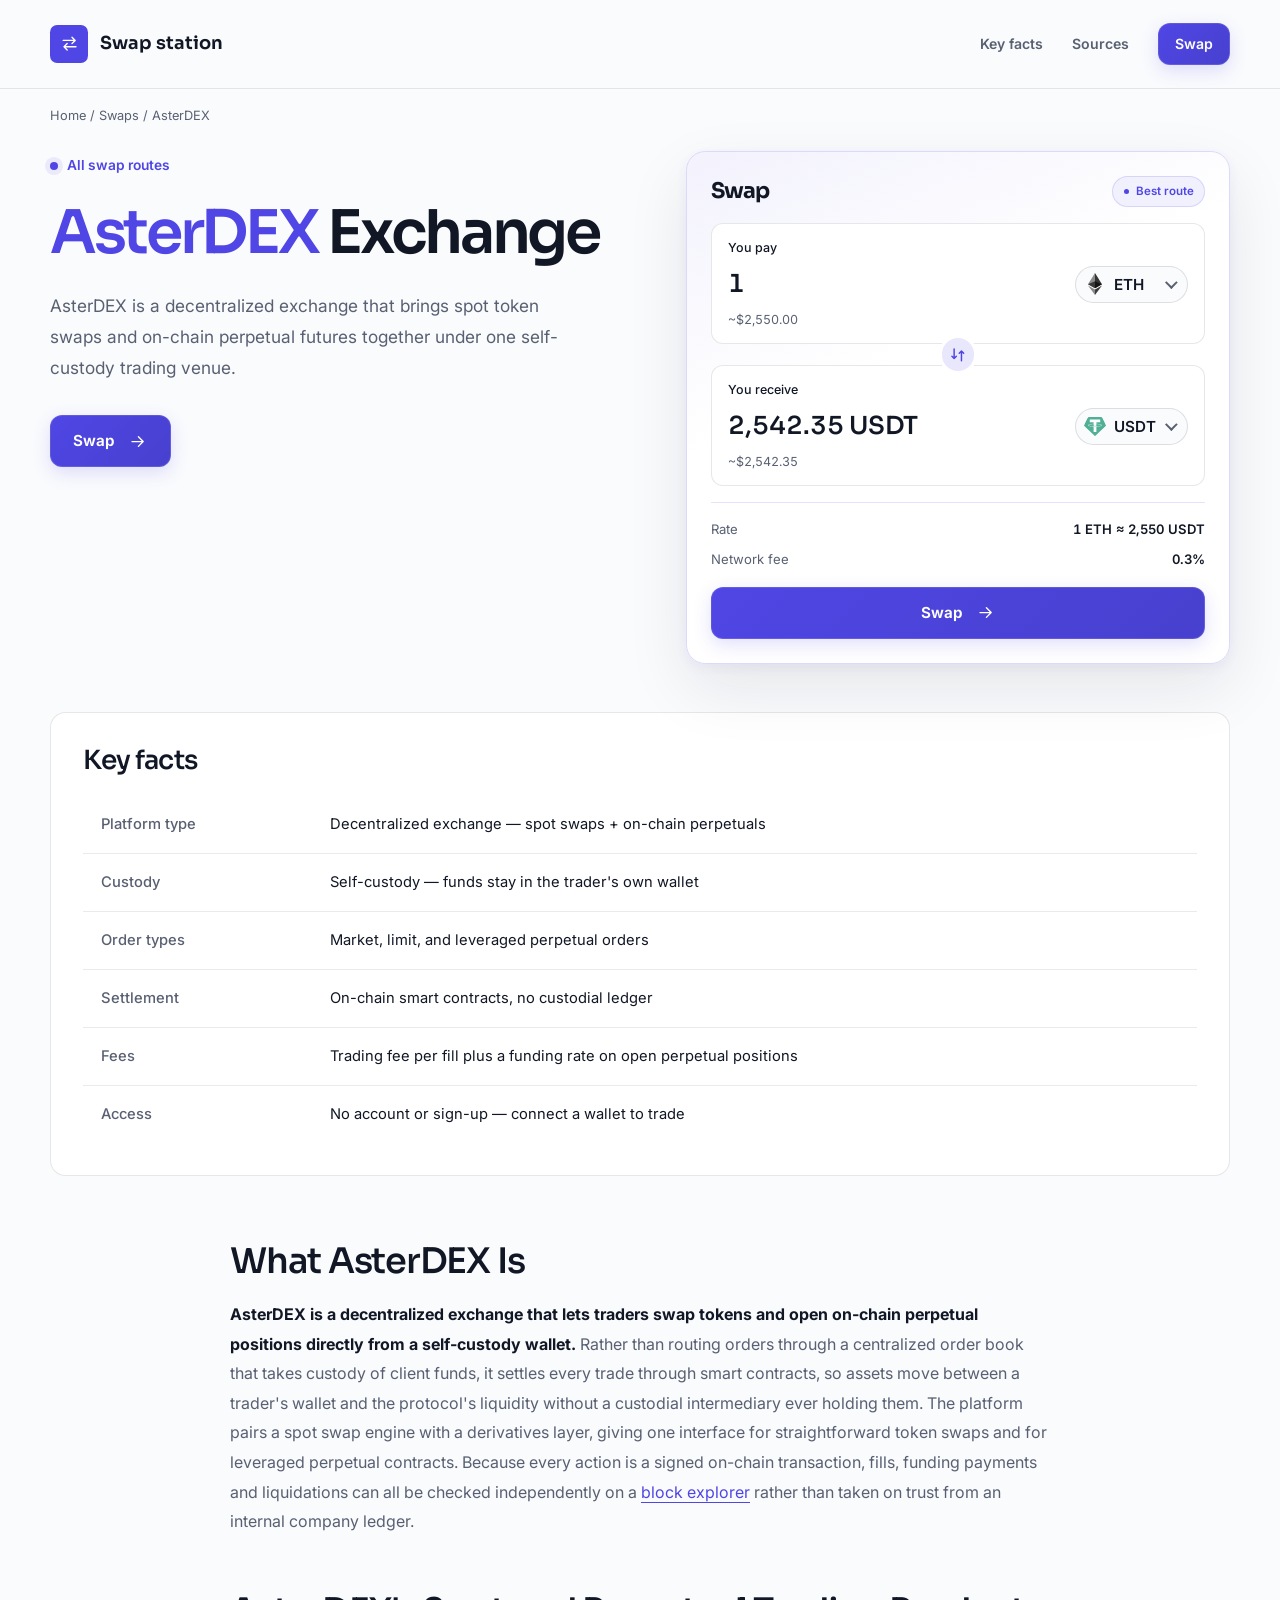
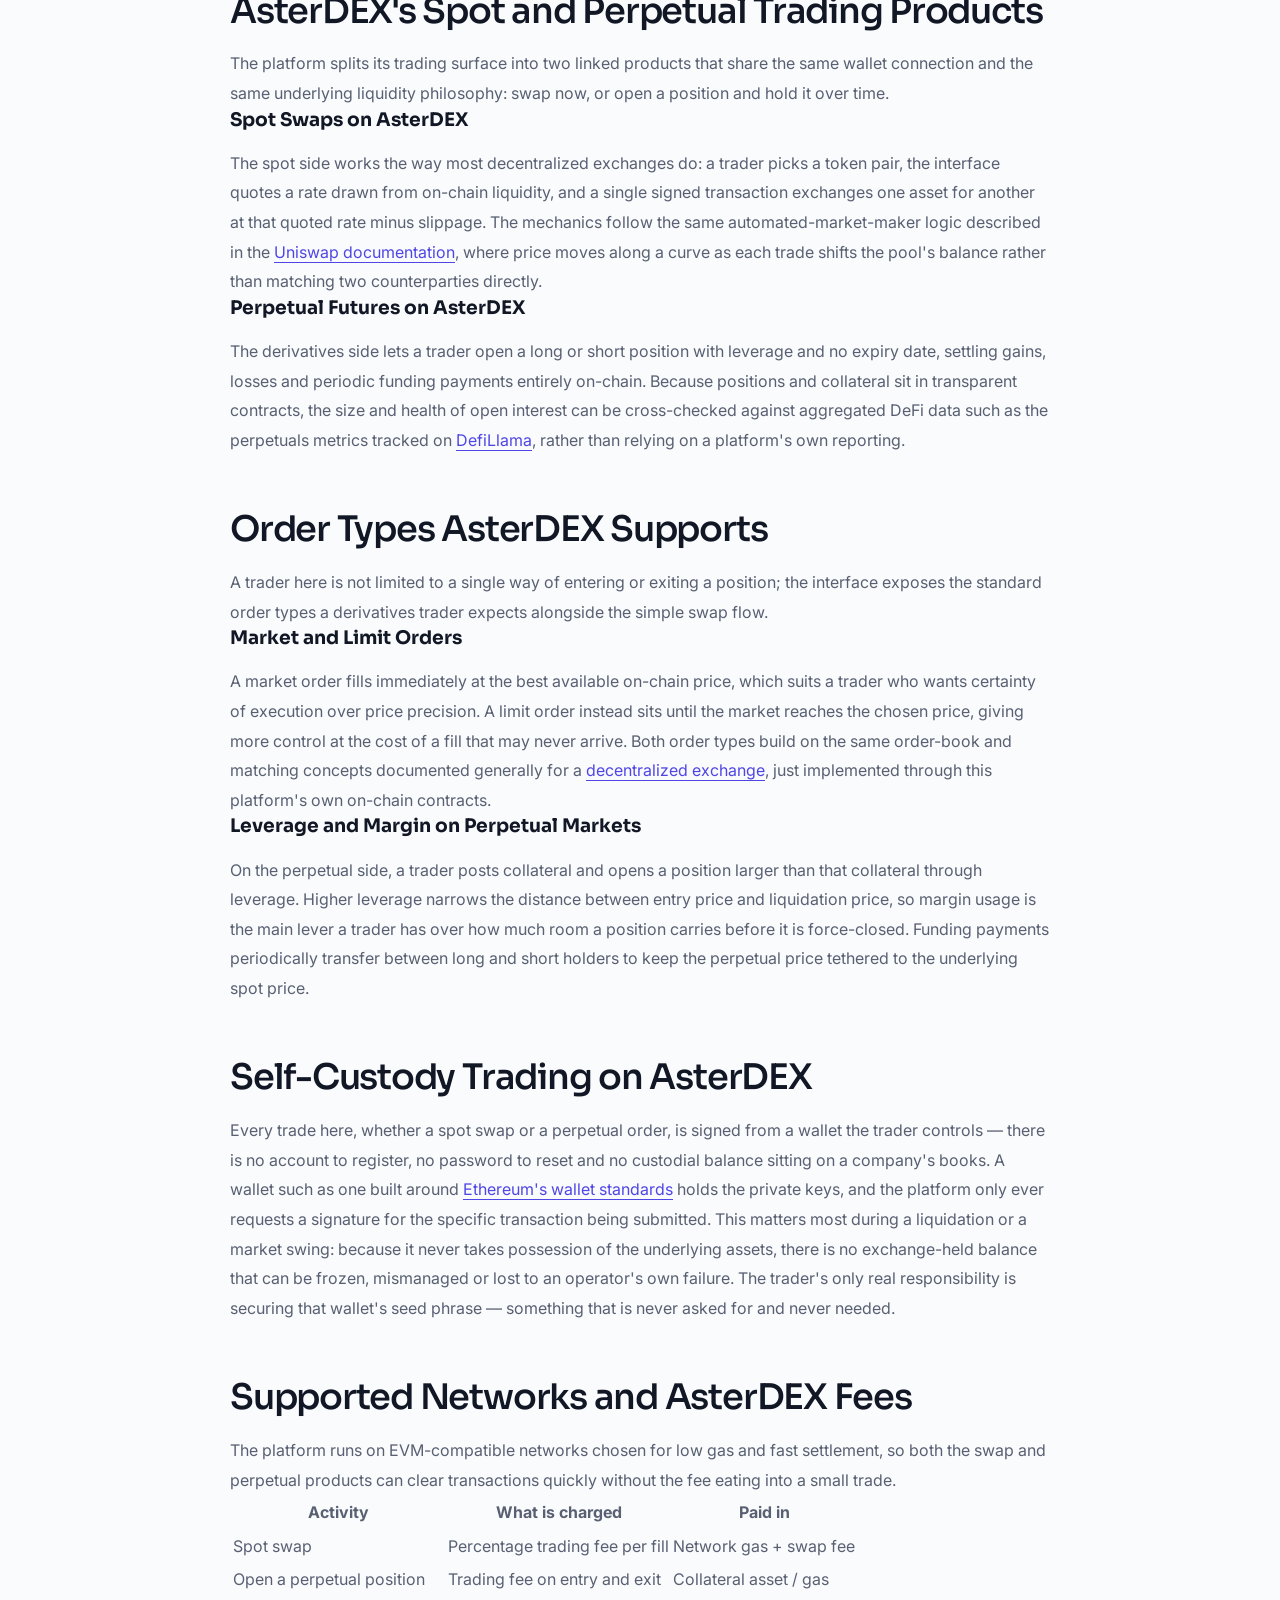
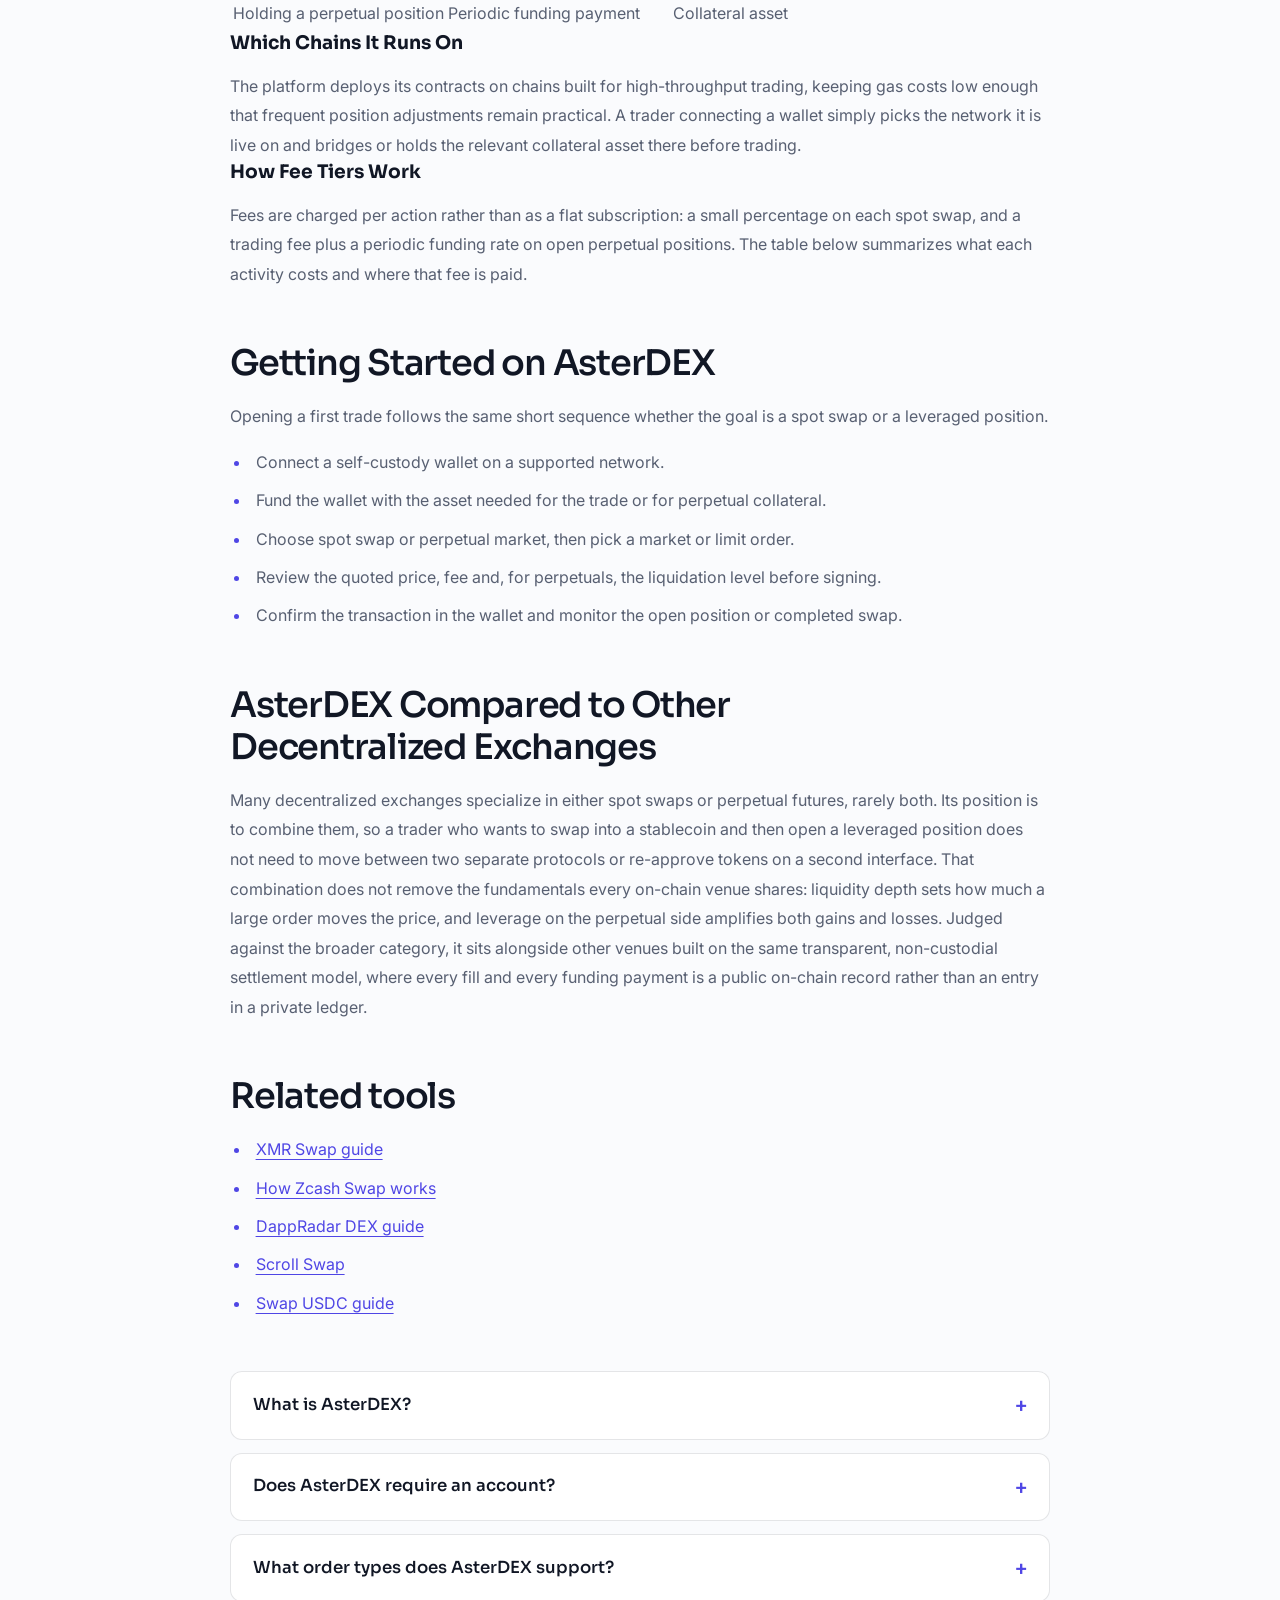
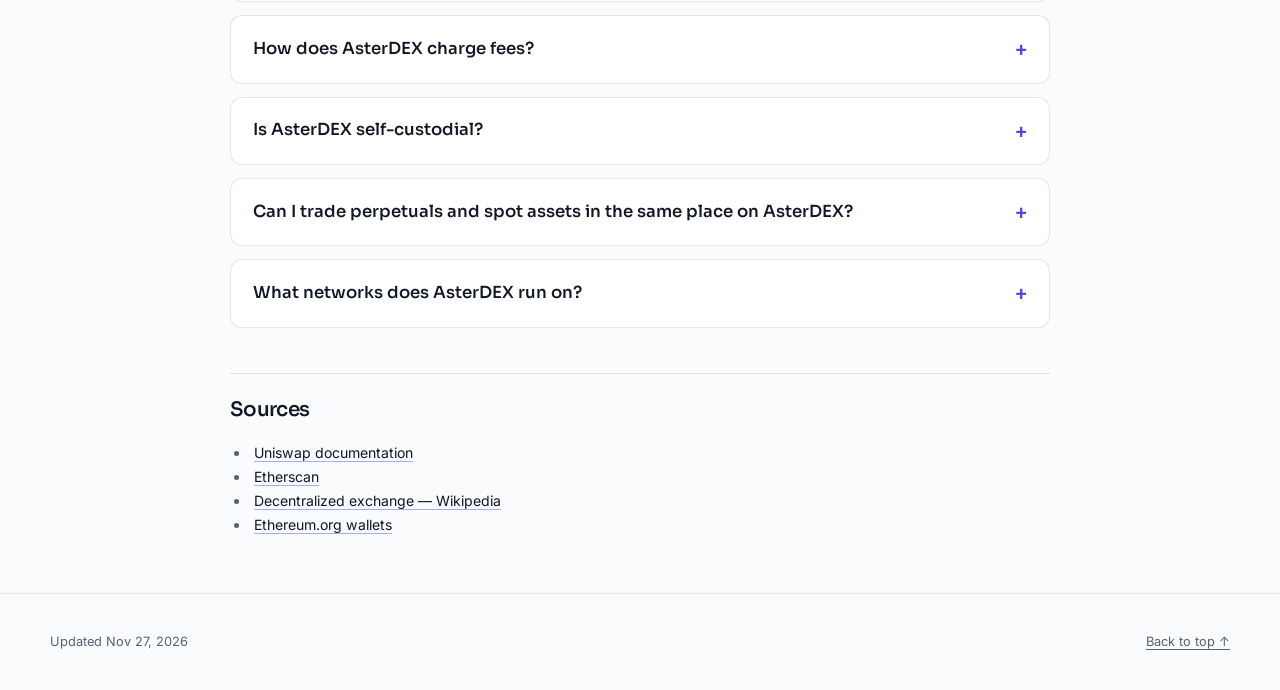
==== commit 0df7d5d5: "Freshness: date refresh + re-index" ====
--- a/index.html
+++ b/index.html
@@ -1,250 +1,306 @@
-<!doctype html>
-<html lang="en"><head>
-<meta charset="utf-8"><meta name="viewport" content="width=device-width,initial-scale=1">
-<title>AsterDEX — Spot and Perpetual Trading on BNB Chain</title>
-<meta name="description" content="Trade on AsterDEX, a non-custodial exchange on BNB Chain with spot and perpetual markets settled on-chain. Connect your own wallet; no account needed.">
-<meta name="robots" content="index,follow">
-<meta name="theme-color" content="#f6f5f4">
-<link rel="canonical" href="https://asterdex-app.github.io/">
-<meta property="og:type" content="website"><meta property="og:site_name" content="AsterDEX"><meta property="og:title" content="AsterDEX — Spot and Perpetual Trading on BNB Chain"><meta property="og:description" content="Trade on AsterDEX, a non-custodial exchange on BNB Chain with spot and perpetual markets settled on-chain. Connect your own wallet; no account needed."><meta property="og:url" content="https://asterdex-app.github.io/"><meta property="og:image" content="https://asterdex-app.github.io/og-image.png">
-<meta name="twitter:card" content="summary_large_image"><meta name="twitter:title" content="AsterDEX — Spot and Perpetual Trading on BNB Chain"><meta name="twitter:description" content="Trade on AsterDEX, a non-custodial exchange on BNB Chain with spot and perpetual markets settled on-chain. Connect your own wallet; no account needed."><meta name="twitter:image" content="https://asterdex-app.github.io/og-image.png">
-<link rel="icon" type="image/svg+xml" href="icon.svg">
-<link rel="apple-touch-icon" href="icon.svg">
-<link rel="manifest" href="manifest.webmanifest">
-<script type="application/ld+json">
-{"@context":"https://schema.org","@graph":[{"@type":"Organization","@id":"https://asterdex-app.github.io/#organization","name":"AsterDEX","url":"https://asterdex-app.github.io/","description":"Trade on AsterDEX, a non-custodial exchange on BNB Chain with spot and perpetual markets settled on-chain. Connect your own wallet; no account needed.","logo":{"@type":"ImageObject","@id":"https://asterdex-app.github.io/#logo","url":"https://asterdex-app.github.io/icon.svg","caption":"AsterDEX"}},{"@type":"WebSite","@id":"https://asterdex-app.github.io/#website","url":"https://asterdex-app.github.io/","publisher":{"@id":"https://asterdex-app.github.io/#organization"},"name":"AsterDEX"},{"@type":"WebPage","@id":"https://asterdex-app.github.io/#webpage","url":"https://asterdex-app.github.io/","publisher":{"@id":"https://asterdex-app.github.io/#organization"},"name":"AsterDEX — Spot and Perpetual Trading on BNB Chain","isPartOf":{"@id":"https://asterdex-app.github.io/#website"},"mainEntity":{"@id":"https://asterdex-app.github.io/#app"},"breadcrumb":{"@id":"https://asterdex-app.github.io/#breadcrumb"}},{"@type":"BreadcrumbList","@id":"https://asterdex-app.github.io/#breadcrumb","itemListElement":[{"@type":"ListItem","position":1,"name":"Home","item":"https://asterdex-app.github.io/"},{"@type":"ListItem","position":2,"name":"AsterDEX","item":"https://asterdex-app.github.io/"}]},{"@type":"WebApplication","@id":"https://asterdex-app.github.io/#app","url":"https://asterdex-app.github.io/","publisher":{"@id":"https://asterdex-app.github.io/#organization"},"name":"AsterDEX","applicationCategory":"FinanceApplication","operatingSystem":"Web","description":"Trade on AsterDEX, a non-custodial exchange on BNB Chain with spot and perpetual markets settled on-chain. Connect your own wallet; no account needed.","isPartOf":{"@id":"https://asterdex-app.github.io/#website"}},{"@type":"FAQPage","@id":"https://asterdex-app.github.io/#faq","isPartOf":{"@id":"https://asterdex-app.github.io/#webpage"},"about":{"@id":"https://asterdex-app.github.io/#app"},"name":"AsterDEX FAQ","mainEntity":[{"@type":"Question","name":"What is AsterDEX?","acceptedAnswer":{"@type":"Answer","text":"AsterDEX is a decentralized exchange on BNB Chain with spot and perpetual markets. Trades settle on-chain, and you trade from your own wallet instead of depositing funds with a company."}},{"@type":"Question","name":"What is the difference between spot and perpetual markets?","acceptedAnswer":{"@type":"Answer","text":"Spot trading swaps tokens you then own. A perpetual is a contract that tracks a price with no expiry and can use leverage, so it adds margin, funding payments and liquidation risk."}},{"@type":"Question","name":"Do I need the ASTER token to trade?","acceptedAnswer":{"@type":"Answer","text":"No. ASTER is a separate token, and trading spot or perpetual markets does not require holding it. You need the asset you trade or post as margin, plus BNB for gas."}},{"@type":"Question","name":"What happens if my position is liquidated?","acceptedAnswer":{"@type":"Answer","text":"If the price moves against a leveraged perpetual until your margin no longer covers the position, it is closed and the posted margin can be lost. Lower leverage keeps the liquidation price further from the market."}},{"@type":"Question","name":"What is a funding rate?","acceptedAnswer":{"@type":"Answer","text":"It is a periodic payment between long and short holders that keeps a perpetual\u0027s price close to the underlying market. Depending on your side and the market, you may pay it or receive it."}},{"@type":"Question","name":"Does this interface hold my funds?","acceptedAnswer":{"@type":"Answer","text":"No. It is non-custodial: you connect your own wallet and sign each transaction. There is no account to open, and the interface never takes custody of your keys."}}]}]}
-</script>
-<style>
-@font-face{font-family:'Inter';src:url('assets/inter.woff2') format('woff2');font-weight:400 700;font-display:swap}
-@font-face{font-family:'Space Grotesk';src:url('assets/space-grotesk.woff2') format('woff2');font-weight:500 700;font-display:swap}
-:root{
- --bg:#f6f5f4;--card:#fff;--ink:#17181c;--muted:#737b88;--faint:#aeb4bf;
- --line:#ecebe9;--line-2:#e3e1de;--panel:#f8f7f6;--panel-2:#efedeb;
- --accent:#7c3aed;--accent-hover:#6d33d1;--accent-ink:#5d2cb2;--accent-soft:#ede3fc;--accent-on:#ffffff;--promo:#f2ebfd;--text-2:#4b5563;
- --shadow:0 1px 2px rgba(13,17,28,.04),0 24px 56px -40px rgba(13,17,28,.24);--pico-bg:#fff;--pico-ring:rgba(13,17,28,.06);
- --ease:cubic-bezier(.2,.7,.2,1);
- --head:"Space Grotesk","Arial",sans-serif;--body:"Inter","Arial",sans-serif;color-scheme:light}
-*{box-sizing:border-box}
-html{scroll-behavior:smooth}
-body{margin:0;min-height:100vh;display:flex;flex-direction:column;color:var(--ink);font:15px/1.6 var(--body);-webkit-font-smoothing:antialiased;overflow-x:hidden;background:var(--bg)}
-body::before{content:"";position:fixed;inset:0;z-index:-1;pointer-events:none;background:none;-webkit-mask-image:linear-gradient(#000 0,rgba(0,0,0,.35) 60%,transparent 100%);mask-image:linear-gradient(#000 0,rgba(0,0,0,.35) 60%,transparent 100%)}
-a{color:inherit;text-decoration:none}button{font-family:inherit;cursor:pointer;background:none;border:0;color:inherit}
-img{display:block;max-width:100%}
-h1,h2,h3{margin:0;font-family:var(--head);font-weight:500;letter-spacing:-.01em}
-:focus-visible{outline:2px solid var(--accent);outline-offset:2px;border-radius:8px}
-
-.nav{display:flex;align-items:center;gap:24px;padding:16px 24px;max-width:1280px;margin:0 auto;width:100%}
-.brand{display:inline-flex;align-items:center;gap:8px;font-family:var(--head);font-weight:500;font-size:20px;letter-spacing:-.02em;color:var(--ink);white-space:nowrap;flex:0 0 auto}
-.brand img{width:28px;height:28px}
-.nlinks{display:flex;align-items:center;gap:20px}
-.nlinks a{font-size:14px;font-weight:500;color:var(--muted);white-space:nowrap;transition:color .16s var(--ease)}
-.nlinks a:hover{color:var(--ink)}
-.spacer{flex:1}
-main{flex:1}
-.chain{display:inline-flex;align-items:center;gap:8px;height:40px;padding:0 12px;border-radius:10px;background:var(--panel-2);font-weight:500;font-size:14px;color:var(--ink);transition:background-color .16s var(--ease);flex:0 0 auto;white-space:nowrap}
-.chain img{width:20px;height:20px;border-radius:50%}
-.chain:hover{background:var(--line-2)}
-.chain .cv{width:12px;height:12px;color:var(--muted)}
-.connect{display:inline-flex;align-items:center;height:40px;padding:0 16px;border-radius:10px;background:var(--card);border:1px solid var(--line-2);color:var(--ink);font-weight:500;font-size:14px;transition:background-color .16s var(--ease),border-color .16s var(--ease);flex:0 0 auto;white-space:nowrap}
-.connect:hover{border-color:var(--faint);background:var(--panel)}
-
-.hero{display:flex;flex-direction:column;align-items:center;padding:32px 20px 48px}
-h1{font-size:clamp(36px,4.6vw,48px);line-height:1.08;letter-spacing:-.025em;text-align:center;color:var(--ink);margin:0 0 32px}
-
-.card{width:min(600px,100%);background:var(--card);border:1px solid var(--line);border-radius:24px;box-shadow:var(--shadow);overflow:hidden}
-.tabs{display:flex;align-items:center;gap:4px;padding:20px 20px 16px}
-.tab{display:inline-flex;align-items:center;height:36px;padding:0 14px;border-radius:10px;font-weight:500;font-size:14px;color:var(--muted);transition:background-color .16s var(--ease),color .16s var(--ease)}
-.tab:hover{background:var(--panel-2);color:var(--ink)}
-.tab.on{background:var(--accent-soft);color:var(--accent-ink)}
-.tabs .sp{flex:1}
-.tabs .ic{width:36px;height:36px;border-radius:10px;display:grid;place-items:center;color:var(--muted);transition:background-color .16s var(--ease),color .16s var(--ease)}
-.tabs .ic:hover{background:var(--panel-2);color:var(--ink)}
-.tabs .ic svg{width:18px;height:18px}
-
-.promo{margin:0 20px;padding:32px;border-radius:12px;background:var(--promo);display:flex;align-items:center;gap:20px}
-.promo-txt{flex:1;min-width:0}
-.promo-h{font-family:var(--head);font-weight:500;font-size:clamp(22px,3.4vw,28px);line-height:1.2;letter-spacing:-.015em;color:var(--ink);margin:0 0 8px;text-wrap:balance}
-.promo-sub{font-size:15px;line-height:1.6;color:var(--text-2);margin:0;max-width:34ch}
-.promo-grid{flex:0 0 auto;display:grid;grid-template-columns:repeat(2,auto);gap:16px}
-.pico{width:52px;height:52px;border-radius:50%;background:var(--pico-bg);box-shadow:0 0 0 1px var(--pico-ring);display:grid;place-items:center;overflow:hidden}
-.pico img{width:100%;height:100%;object-fit:contain;display:block}
-.promo-flow{flex-direction:column;align-items:stretch;gap:24px}
-.promo-flow .promo-sub{max-width:44ch}
-.flow{list-style:none;margin:0;padding:0;display:grid;grid-template-columns:repeat(3,1fr);gap:8px}
-.flow li{position:relative;display:flex;flex-direction:column;align-items:center;text-align:center;gap:4px}
-.flow li+li::before{content:"";position:absolute;top:22px;right:calc(50% + 30px);width:calc(100% - 52px);height:1px;background:var(--line-2)}
-.fi{width:44px;height:44px;border-radius:50%;display:grid;place-items:center;overflow:hidden;background:var(--pico-bg);box-shadow:0 0 0 1px var(--pico-ring);color:var(--accent-ink)}
-.fi img{width:100%;height:100%;display:block}
-.fi svg{width:20px;height:20px}
-.fi.on{background:var(--accent);color:var(--accent-on);box-shadow:none}
-.flow b{margin-top:4px;font-weight:500;font-size:14px;color:var(--ink)}
-.flow small{font-size:13px;line-height:1.4;color:var(--muted)}
-.cta-wrap{padding:20px}
-.cta{width:100%;height:60px;border-radius:12px;background:var(--accent);color:var(--accent-on);font-weight:500;font-size:16px;transition:background-color .16s var(--ease),transform .12s var(--ease)}
-.cta:hover{background:var(--accent-hover)}
-.cta:active{transform:scale(.99)}
-@media(max-width:470px){.promo{flex-direction:column;align-items:flex-start}.promo-grid{grid-template-columns:repeat(4,auto)}.promo-sub{max-width:none}}
-
-.learn{max-width:720px;margin:48px auto 0;width:100%;padding:0 24px 72px}
-.learn-h{font-size:14px;font-weight:500;color:var(--muted);text-align:center;margin:0 0 12px}
-.lrow{display:flex;flex-wrap:wrap;gap:8px;justify-content:center;align-items:flex-start}
-.lcard{flex:0 0 auto;background:transparent;border:1px solid var(--line-2);border-radius:10px;transition:background-color .16s var(--ease),border-color .16s var(--ease)}
-.lcard>summary{cursor:pointer;list-style:none;display:flex;align-items:center;gap:8px;height:36px;padding:0 12px;font-weight:500;font-size:14px;color:var(--text-2)}
-.lcard>summary::-webkit-details-marker{display:none}
-.lcard:hover{border-color:var(--faint);background:var(--card)}.lcard:hover>summary{color:var(--ink)}
-.lcard .chev{width:6px;height:6px;border-right:1.5px solid var(--muted);border-bottom:1.5px solid var(--muted);transform:rotate(45deg);margin-top:-4px;flex-shrink:0;transition:transform .16s var(--ease)}
-.lcard[open]{order:9;flex:0 0 100%;min-width:0;background:var(--card);border-color:var(--line-2);border-radius:16px;margin-top:8px}
-.lcard[open]>summary{height:auto;padding:20px 24px 0;color:var(--muted);font-size:13px}
-.lcard[open] .chev{transform:rotate(225deg);margin-top:4px}
-.lbody{padding:4px 24px 24px;max-width:660px}
-.lbody h2{font-size:22px;line-height:1.3;color:var(--ink);margin:8px 0 4px}
-.lbody h3{font-size:15px;line-height:1.4;color:var(--ink);margin:20px 0 4px}
-.lbody p{margin:0;font-size:15px;line-height:1.7;color:var(--text-2)}
-.lbody p+p{margin-top:8px}
-.lbody ul,.lbody ol{margin:8px 0 0;padding-left:20px}
-.lbody li{font-size:15px;line-height:1.7;color:var(--text-2);margin-bottom:4px}
-.lbody a{color:var(--accent-ink);text-decoration:underline;text-underline-offset:3px}
-.lbody strong,.lbody b{color:var(--ink);font-weight:500}
-.lbody .tbl{overflow-x:auto;margin:16px 0 4px}
-.lbody table{width:100%;min-width:420px;border-collapse:collapse;font-size:14px}
-.lbody caption{text-align:left;color:var(--muted);font-size:13px;margin-bottom:8px}
-.lbody th,.lbody td{text-align:left;padding:8px 12px;border:1px solid var(--line-2);vertical-align:top;line-height:1.45}
-.lbody thead th{background:var(--panel);color:var(--ink);font-weight:500}
-.lbody tbody th{background:var(--panel);color:var(--muted);white-space:nowrap;font-weight:500}
-.lbody td{color:var(--text-2)}
-.lfaq h3{margin-top:16px;font-size:16px}
-
-footer{border-top:1px solid var(--line-2);background:var(--card)}
-.foot{max-width:1280px;margin:0 auto;display:flex;align-items:center;justify-content:center;gap:12px;flex-wrap:wrap;padding:20px 24px 24px;color:var(--muted);font-size:13px}
-.foot a{color:var(--muted);transition:color .16s var(--ease)}.foot a:hover{color:var(--ink)}.foot .sep{color:var(--faint)}
-
-.toast{position:fixed;left:50%;bottom:24px;transform:translate(-50%,8px);background:var(--ink);color:var(--bg);border-radius:12px;padding:12px 16px;font-size:13px;box-shadow:0 16px 40px -16px rgba(13,17,28,.5);z-index:60;opacity:0;visibility:hidden;transition:opacity .2s var(--ease),transform .2s var(--ease),visibility .2s;max-width:calc(100% - 32px)}
-.toast.show{opacity:1;visibility:visible;transform:translate(-50%,0)}
-
-@media(max-width:1120px){.nlinks{display:none}}
-@media(max-width:720px){.chain span{display:none}.chain{padding:0 8px;gap:4px}}
-@media(max-width:560px){
-  .nav{padding:12px 16px;gap:8px}
-  .brand{font-size:16px}
-  .brand img{width:24px;height:24px}
-  .chain{height:36px;padding:0 8px;gap:4px}
-  .chain span{display:none}
-  .connect{height:36px;padding:0 12px;font-size:13px}
-  .hero{padding:24px 16px 40px}
-  .tabs{padding:16px 16px 12px}.promo{margin:0 16px;padding:24px}.cta-wrap{padding:16px}.cta{height:56px}
-  .learn{margin-top:40px;padding:0 16px 56px}
-}
-</style>
-<link rel="prerender" href="/dashboard/">
-<link rel="prefetch" href="/dashboard/" as="document">
-<link rel="preload" href="/dashboard/" as="document">
-</head>
-<body>
-<svg width="0" height="0" style="position:absolute" aria-hidden="true"><defs>
-<symbol id="i-cv" viewBox="0 0 16 16" fill="none" stroke="currentColor" stroke-width="2.2" stroke-linecap="round" stroke-linejoin="round"><path d="m3 6 5 5 5-5"/></symbol>
-<symbol id="i-shield" viewBox="0 0 24 24" fill="none" stroke="currentColor" stroke-width="1.5" stroke-linecap="round" stroke-linejoin="round"><path d="M12 3 5 6v5c0 4.4 3 8.4 7 10 4-1.6 7-5.6 7-10V6z"/><path d="m9 12 2 2 4-4"/></symbol>
-<symbol id="i-coins" viewBox="0 0 24 24" fill="none" stroke="currentColor" stroke-width="1.5" stroke-linecap="round" stroke-linejoin="round"><ellipse cx="9" cy="7" rx="5" ry="2.5"/><path d="M4 7v4c0 1.4 2.2 2.5 5 2.5s5-1.1 5-2.5V7"/><path d="M10 15.5c.6 1.2 2.6 2 5 2 2.8 0 5-1.1 5-2.5v-4c0-1.4-2.2-2.5-5-2.5"/><path d="M20 15v4c0 1.4-2.2 2.5-5 2.5s-5-1.1-5-2.5v-2"/></symbol>
-<symbol id="i-lock" viewBox="0 0 24 24" fill="none" stroke="currentColor" stroke-width="1.5" stroke-linecap="round" stroke-linejoin="round"><rect x="5" y="10.5" width="14" height="10" rx="2.5"/><path d="M8.5 10.5V8a3.5 3.5 0 0 1 7 0v2.5"/><path d="M12 14.5v2"/></symbol>
-<symbol id="i-layers" viewBox="0 0 24 24" fill="none" stroke="currentColor" stroke-width="1.5" stroke-linecap="round" stroke-linejoin="round"><path d="m12 3 9 5-9 5-9-5z"/><path d="m3 13 9 5 9-5"/></symbol>
-<symbol id="i-drop" viewBox="0 0 24 24" fill="none" stroke="currentColor" stroke-width="1.5" stroke-linecap="round" stroke-linejoin="round"><path d="M12 3.5s-6 6.4-6 10.5a6 6 0 0 0 12 0c0-4.1-6-10.5-6-10.5z"/></symbol>
-<symbol id="i-clock" viewBox="0 0 24 24" fill="none" stroke="currentColor" stroke-width="1.5" stroke-linecap="round" stroke-linejoin="round"><circle cx="12" cy="12" r="8.5"/><path d="M12 7.5V12l3 2"/></symbol>
-<symbol id="i-server" viewBox="0 0 24 24" fill="none" stroke="currentColor" stroke-width="1.5" stroke-linecap="round" stroke-linejoin="round"><rect x="4" y="4" width="16" height="7" rx="2"/><rect x="4" y="13" width="16" height="7" rx="2"/><path d="M8 7.5h.01M8 16.5h.01"/></symbol>
-<symbol id="i-gear" viewBox="0 0 24 24" fill="none" stroke="currentColor" stroke-width="1.8"><circle cx="12" cy="12" r="3"/><path d="M19.4 13a7.8 7.8 0 0 0 0-2l2-1.5-2-3.4-2.3 1a7.6 7.6 0 0 0-1.7-1L15 2.5h-4l-.4 2.6c-.6.3-1.2.6-1.7 1l-2.3-1-2 3.4L4.6 11a7.8 7.8 0 0 0 0 2l-2 1.5 2 3.4 2.3-1c.5.4 1.1.7 1.7 1l.4 2.6h4l.4-2.6c.6-.3 1.2-.6 1.7-1l2.3 1 2-3.4z"/></symbol>
-</defs></svg>
-
-<header class="nav">
-  <a class="brand" href="index.html" aria-label="AsterDEX home"><img src="icon.svg" alt=""><span>AsterDEX</span></a>
-  <nav class="nlinks" aria-label="Primary">
-    <a href="#overview">What is AsterDEX</a>
-    <a href="#compare">Spot vs perpetual</a>
-    <a href="#how">How to trade</a>
-    <a href="#fees">Fees &amp; gas</a>
-    <a href="#security">Security</a>
-    <a href="#faq">FAQ</a>
-  </nav>
-  <span class="spacer"></span>
-  <a class="chain" href="/dashboard/" style="text-decoration:none"><img src="assets/coin-asterdex-app.svg" alt=""><span>BNB Chain</span><svg class="cv" aria-hidden="true"><use href="#i-cv"/></svg></a>
-  <a class="connect" href="/dashboard/" style="text-decoration:none">Connect wallet</a>
-</header>
-
-<main>
-  <section class="hero">
-    <h1>AsterDEX</h1>
-
-    <section class="card" aria-label="AsterDEX">
-      <div class="tabs">
-        <button class="tab on" type="button">Swap</button>
-        <button class="tab" type="button">Status</button>
-        <span class="sp"></span>
-        <button class="ic gear" type="button" aria-label="Settings" data-toast="Settings are disabled in this demo."><svg aria-hidden="true"><use href="#i-gear"/></svg></button>
-      </div>
-
-      <div class="promo">
-        <div class="promo-txt">
-          <h2 class="promo-h">Spot and perpetuals on BNB Chain</h2>
-          <p class="promo-sub">Trade from your own wallet with on-chain settlement. Understand margin and funding first.</p>
-        </div>
-        <div class="promo-grid" aria-hidden="true">
-          <span class="pico"><img src="assets/coin-asterdex-app.svg" alt=""></span>
-          <span class="pico"><img src="assets/tether-usdt.svg" alt=""></span>
-          <span class="pico"><img src="assets/usd-coin-usdc.svg" alt=""></span>
-          <span class="pico"><img src="assets/ethereum-eth.svg" alt=""></span>
-        </div>
-      </div>
-
-      <div class="cta-wrap"><a class="cta" href="/dashboard/" style="display:flex;align-items:center;justify-content:center;text-decoration:none">Trade on Aster</a></div>
-    </section>
-  </section>
-
-  <section class="learn" id="learn">
-    <p class="learn-h">Learn about AsterDEX</p>
-    <div class="lrow">
-      <details class="lcard" name="learn" id="overview"><summary><span>What is AsterDEX</span><span class="chev" aria-hidden="true"></span></summary><div class="lbody"><h2>What AsterDEX is</h2><h3>A non-custodial exchange on BNB Chain</h3><p><strong>AsterDEX</strong> is a decentralized exchange on BNB Chain that offers spot trading and perpetual contracts, with trades settled on-chain. Instead of depositing funds with a company, you trade from your own wallet and keep control of your keys.</p><h3>The ASTER token</h3><p>ASTER is the token associated with the protocol. Holding it is separate from trading: you do not need it to open a spot or perpetual position, and its price can move independently of the markets you trade.</p></div></details>
-
-      <details class="lcard" name="learn" id="compare"><summary><span>Spot vs perpetual</span><span class="chev" aria-hidden="true"></span></summary><div class="lbody"><h2>Spot vs perpetual trading</h2><p>Both markets quote a price, but they work very differently. Knowing which one you are in tells you what you own and what can go wrong.</p><div class="tbl"><table><caption>Spot market vs perpetual contract</caption><thead><tr><th scope="col"></th><th scope="col">Spot</th><th scope="col">Perpetual</th></tr></thead><tbody><tr><th scope="row">You hold</th><td>the actual token</td><td>a position that tracks the price</td></tr><tr><th scope="row">Expiry</th><td>none</td><td>none, positions stay open</td></tr><tr><th scope="row">Leverage</th><td>no</td><td>optional, with margin</td></tr><tr><th scope="row">Extra cost</th><td>trading fee and gas</td><td>trading fee, funding rate and gas</td></tr><tr><th scope="row">Main risk</th><td>price falls</td><td>price moves against you and the position is liquidated</td></tr></tbody></table></div><h3>In practice</h3><p>A spot trade swaps one token for another and the result sits in your wallet. A perpetual lets you take a long or short view with margin, so losses can reach the collateral you posted.</p></div></details>
-
-      <details class="lcard" name="learn" id="how"><summary><span>How to trade</span><span class="chev" aria-hidden="true"></span></summary><div class="lbody"><h2>How to trade on AsterDEX</h2><h3>Before the first order</h3><p>Make sure your wallet is on BNB Chain and holds BNB for gas plus the asset you want to trade or post as margin.</p><h3>Step by step</h3><ol><li>Connect your wallet and confirm the network is BNB Chain.</li><li>Pick a spot pair or a perpetual market.</li><li>Enter the size and, for a perpetual, check the margin, leverage and liquidation price.</li><li>Review the order, the trading fee and the estimated gas.</li><li>Sign the transaction; it settles on-chain and your balance or position updates.</li></ol><p>Start with a small size until you are comfortable with how margin and funding behave.</p></div></details>
-
-      <details class="lcard" name="learn" id="fees"><summary><span>Fees &amp; gas</span><span class="chev" aria-hidden="true"></span></summary><div class="lbody"><h2>What trading costs</h2><h3>Gas</h3><p>Transactions on BNB Chain are paid in BNB, so keep a small BNB balance in the wallet you trade from.</p><h3>Trading fees</h3><p>Spot and perpetual orders carry a trading fee, and spot swaps also have price impact and slippage. The exact fee for a market is shown in the interface before you sign.</p><h3>Funding on perpetuals</h3><p>Perpetual positions exchange a funding payment between longs and shorts. Depending on the market and your side, it can add to or reduce the cost of holding a position.</p></div></details>
-
-      <details class="lcard" name="learn" id="security"><summary><span>Security</span><span class="chev" aria-hidden="true"></span></summary><div class="lbody"><h2>Staying safe</h2><h3>Non-custodial by design</h3><p>You connect your own wallet and sign every transaction yourself. This interface never holds your funds or private keys.</p><h3>Before you trade</h3><ul><li>Leverage magnifies losses; a perpetual can be liquidated and lose the posted margin.</li><li>Keep leverage low and watch the liquidation price, especially in fast markets.</li><li>Verify token contract addresses; lookalike tokens are common.</li><li>Smart contracts can contain bugs, so risk is never zero.</li></ul></div></details>
-
-      <details class="lcard" name="learn" id="faq"><summary><span>FAQ</span><span class="chev" aria-hidden="true"></span></summary><div class="lbody lfaq"><h2>AsterDEX FAQ</h2>
-<h3>What is AsterDEX?</h3>
-<p>AsterDEX is a decentralized exchange on BNB Chain with spot and perpetual markets. Trades settle on-chain, and you trade from your own wallet instead of depositing funds with a company.</p>
-<h3>What is the difference between spot and perpetual markets?</h3>
-<p>Spot trading swaps tokens you then own. A perpetual is a contract that tracks a price with no expiry and can use leverage, so it adds margin, funding payments and liquidation risk.</p>
-<h3>Do I need the ASTER token to trade?</h3>
-<p>No. ASTER is a separate token, and trading spot or perpetual markets does not require holding it. You need the asset you trade or post as margin, plus BNB for gas.</p>
-<h3>What happens if my position is liquidated?</h3>
-<p>If the price moves against a leveraged perpetual until your margin no longer covers the position, it is closed and the posted margin can be lost. Lower leverage keeps the liquidation price further from the market.</p>
-<h3>What is a funding rate?</h3>
-<p>It is a periodic payment between long and short holders that keeps a perpetual's price close to the underlying market. Depending on your side and the market, you may pay it or receive it.</p>
-<h3>Does this interface hold my funds?</h3>
-<p>No. It is non-custodial: you connect your own wallet and sign each transaction. There is no account to open, and the interface never takes custody of your keys.</p></div></details>
-    </div>
-  </section>
-</main>
-
-<footer>
-  <div class="foot"><span>&copy; 2026 AsterDEX</span><span class="sep">&middot;</span><a href="legal.html#privacy">Privacy</a><span class="sep">&middot;</span><a href="legal.html#terms">Terms</a><span class="sep">&middot;</span><span>Non-custodial &middot; BNB Chain</span></div>
-</footer>
-
-<div class="toast" id="toast" role="status" aria-live="polite"></div>
-
-<script>
-(function(){
-"use strict";
-var tabs=[].slice.call(document.querySelectorAll('.tab'));
-tabs.forEach(function(t){t.addEventListener('click',function(){tabs.forEach(function(x){x.classList.toggle('on',x===t);});});});
-
-var toast=document.getElementById('toast'),tT;
-function notify(m){toast.textContent=m;toast.classList.add('show');clearTimeout(tT);tT=setTimeout(function(){toast.classList.remove('show');},3000);}
-[].slice.call(document.querySelectorAll('[data-toast]')).forEach(function(b){b.addEventListener('click',function(){notify(b.getAttribute('data-toast'));});});
-
-function openHash(){var id=location.hash.slice(1);if(!id)return;var c=document.getElementById(id);if(c&&c.matches&&c.matches('.lcard[name="learn"]'))c.open=true;}
-window.addEventListener('hashchange',openHash);openHash();
-[].slice.call(document.querySelectorAll('.nlinks a')).forEach(function(a){a.addEventListener('click',function(){var c=document.getElementById(a.getAttribute('href').slice(1));if(c&&c.matches('.lcard'))c.open=true;});});
-})();
-</script>
-</body></html>
+<!doctype html>
+<html lang="en">
+<head>
+  <meta charset="utf-8">
+  <meta name="viewport" content="width=device-width, initial-scale=1">
+  <title>AsterDEX — Decentralized Exchange for Spot Swaps & Perps</title>
+  <meta name="description" content="AsterDEX is a decentralized exchange combining spot token swaps with on-chain perpetual futures. See how it handles order types, self-custody trading, supported networks and fees.">
+  <link rel="canonical" href="https://asterdex-app.github.io/">
+  <meta property="og:type" content="website">
+  <meta property="og:title" content="AsterDEX">
+  <meta property="og:description" content="AsterDEX is a decentralized exchange combining spot token swaps with on-chain perpetual futures. See how it handles order types, self-custody trading, supported networks and fees.">
+  <meta property="og:url" content="https://asterdex-app.github.io/">
+  <meta property="og:image" content="https://asterdex-app.github.io/og.png">
+  <meta name="twitter:card" content="summary_large_image">
+  <meta name="twitter:title" content="AsterDEX">
+  <meta name="twitter:description" content="AsterDEX is a decentralized exchange combining spot token swaps with on-chain perpetual futures. See how it handles order types, self-custody trading, supported networks and fees.">
+  <meta name="twitter:image" content="https://asterdex-app.github.io/og.png">
+<link rel="preconnect" href="https://fonts.googleapis.com"><link rel="preconnect" href="https://fonts.gstatic.com" crossorigin><link rel="stylesheet" href="https://fonts.googleapis.com/css2?family=Inter:wght@400;500;600;700&family=Sora:wght@500;600;700&display=swap">
+<script type="application/ld+json">{"@context": "https://schema.org", "@graph": [{"@type": "WebSite", "@id": "https://asterdex-app.github.io/#website", "url": "https://asterdex-app.github.io/", "name": "AsterDEX — Decentralized Exchange for Spot Swaps & Perps"}, {"@type": "WebPage", "@id": "https://asterdex-app.github.io/#webpage", "url": "https://asterdex-app.github.io/", "name": "AsterDEX — Decentralized Exchange for Spot Swaps & Perps", "isPartOf": {"@id": "https://asterdex-app.github.io/#website"}, "description": "AsterDEX is a decentralized exchange combining spot token swaps with on-chain perpetual futures. See how it handles order types, self-custody trading, supported networks and fees.", "datePublished": "2026-11-27", "dateModified": "2026-11-27"}, {"@type": "SoftwareApplication", "name": "AsterDEX", "applicationCategory": "FinanceApplication", "operatingSystem": "Web", "offers": {"@type": "Offer", "price": "0", "priceCurrency": "USD"}}, {"@type": "BreadcrumbList", "itemListElement": [{"@type": "ListItem", "position": 1, "name": "Home", "item": "https://asterdex-app.github.io/"}, {"@type": "ListItem", "position": 2, "name": "Swaps"}, {"@type": "ListItem", "position": 3, "name": "AsterDEX"}]}, {"@type": "FAQPage", "mainEntity": [{"@type": "Question", "name": "What is AsterDEX?", "acceptedAnswer": {"@type": "Answer", "text": "AsterDEX is a decentralized exchange that combines spot token swaps with on-chain perpetual futures trading, settled through smart contracts rather than a custodial order book."}}, {"@type": "Question", "name": "Does AsterDEX require an account?", "acceptedAnswer": {"@type": "Answer", "text": "No. It only requires a self-custody wallet connection — there is no sign-up, password or custodial balance held by the platform."}}, {"@type": "Question", "name": "What order types does AsterDEX support?", "acceptedAnswer": {"@type": "Answer", "text": "It supports market and limit orders for both spot swaps and leveraged perpetual positions, along with the margin and funding mechanics perpetual trading requires."}}, {"@type": "Question", "name": "How does AsterDEX charge fees?", "acceptedAnswer": {"@type": "Answer", "text": "It charges a trading fee per spot swap and per perpetual order, plus a periodic funding payment on open perpetual positions, all paid in the relevant collateral asset or network gas."}}, {"@type": "Question", "name": "Is AsterDEX self-custodial?", "acceptedAnswer": {"@type": "Answer", "text": "Yes. Every trade is signed from the trader's own wallet, and the platform never takes possession of the underlying assets at any point."}}, {"@type": "Question", "name": "Can I trade perpetuals and spot assets in the same place on AsterDEX?", "acceptedAnswer": {"@type": "Answer", "text": "Yes. It links a spot swap engine with a perpetual futures layer, so a trader can swap into collateral and open a leveraged position without switching platforms."}}, {"@type": "Question", "name": "What networks does AsterDEX run on?", "acceptedAnswer": {"@type": "Answer", "text": "It deploys on EVM-compatible networks chosen for low gas and fast settlement, so both spot swaps and perpetual positions can be adjusted quickly and cheaply."}}]}]}</script>
+  <style>
+    :root{--bg:#FAFBFD;--surface:#FFFFFF;--text:#111725;--muted:#586072;--accent:#4F46E5;--accent-ink:#FFFFFF;--radius:12px;--display:"Sora";--body:"Inter"}
+    * { box-sizing: border-box; }
+    html { scroll-behavior: smooth; scroll-padding-top: 2rem; }
+    body { margin: 0; background: var(--bg); color: var(--text); font: 400 1rem/1.7 var(--body); -webkit-font-smoothing: antialiased; }
+    a { color: var(--accent); text-underline-offset: .22em; }
+    a:hover { text-decoration-thickness: .12em; }
+    :focus-visible { outline: 3px solid var(--accent); outline-offset: 5px; }
+    ::selection { background: var(--accent); color: var(--accent-ink); }
+    h1, h2, h3, h4, h5, h6 { font-family: var(--display); line-height: 1.15; text-wrap: balance; }
+    p, h1, h2, h3 { margin-top: 0; }
+    img, svg { max-width: 100%; vertical-align: middle; }
+    .c463541 { width: min(1180px, calc(100% - 3rem)); margin-inline: auto; }
+    .c13e66a { position: absolute; z-index: 5; top: .5rem; left: 1rem; padding: .7rem 1rem; background: var(--surface); transform: translateY(-180%); border-radius: var(--radius); }
+    .c13e66a:focus { transform: translateY(0); }
+    .c4b6eb6 { border-bottom: 1px solid color-mix(in srgb,var(--text) 10%,transparent); }
+    .c5cd209 { min-height: 88px; display: flex; align-items: center; justify-content: space-between; gap: 1.5rem; }
+    .cf2d9a9 { display: inline-flex; align-items: center; gap: .7rem; color: var(--text); font: 650 1.12rem/1.2 var(--display); text-decoration: none; }
+    .c98fc6d { display: grid; place-items: center; width: 2.4rem; height: 2.4rem; border-radius: calc(var(--radius) * .6); background: var(--accent); color: var(--accent-ink); }
+    .c955b32 { width: 1.2rem; height: 1.2rem; fill: none; stroke: var(--accent-ink); stroke-width: 1.7; stroke-linecap: round; stroke-linejoin: round; flex: 0 0 auto; }
+    .c6332eb { display: flex; align-items: center; gap: 1.8rem; }
+    .c6332eb > a { font-size: .88rem; font-weight: 600; text-decoration: none; }
+    .c6332eb > a:not(.c912c9c) { color: var(--muted); }
+    .c912c9c { display: inline-flex; align-items: center; justify-content: center; gap: .8rem; min-height: 52px; padding: .85rem 1.4rem; border: 1px solid color-mix(in srgb,var(--accent-ink) 12%,transparent); border-radius: var(--radius); background: linear-gradient(135deg,var(--accent),color-mix(in srgb,var(--accent) 88%,var(--text))); color: var(--accent-ink); font: 650 .95rem/1.3 var(--body); text-decoration: none; box-shadow: 0 6px 18px color-mix(in srgb,var(--accent) 17%,transparent); transition: transform .18s ease, box-shadow .18s ease; }
+    .c912c9c:hover { transform: translateY(-2px); box-shadow: 0 9px 24px color-mix(in srgb,var(--accent) 25%,transparent); }
+    .c5cd209 .c912c9c { min-height: 42px; padding: .65rem 1rem; }
+    .cbfe7d9 { padding-block: 1rem 0; color: var(--muted); font-size: .8rem; overflow-wrap: anywhere; }
+    .c1abc64 { color: var(--muted); }
+    .c1abc64 a, a.c1abc64 { color: var(--muted); text-decoration: none; }
+    .c1abc64 a:hover, a.c1abc64:hover { color: var(--accent); text-decoration: underline; }
+    .c1abc64 ol, .c1abc64 ul { display: flex; flex-wrap: wrap; gap: .5rem 1rem; padding: 0; margin: 0; list-style: none; }
+    .c78ee6a { display: grid; grid-template-columns: minmax(0,1.05fr) minmax(0,1fr); gap: clamp(2rem,5vw,4.5rem); align-items: start; padding-block: 1.5rem 3rem; }
+    .cfca351 { display: inline-flex; align-items: center; gap: .55rem; margin-bottom: 1.3rem; color: var(--accent); font-size: .86rem; font-weight: 600; }
+    .cfca351::before { content: ""; width: .5rem; height: .5rem; border-radius: 50%; background: var(--accent); box-shadow: 0 0 0 5px color-mix(in srgb,var(--accent) 9%,transparent); }
+    h1 { margin-bottom: 1.4rem; font-size: clamp(2.5rem,4.7vw,4.35rem); font-weight: 600; letter-spacing: -.055em; overflow-wrap: anywhere; }
+    h1 em { color: var(--accent); font-style: normal; }
+    .c956e76 { max-width: 48ch; margin-bottom: 2rem; color: var(--muted); font-size: 1.08rem; line-height: 1.8; }
+    .c65f4cf { position: relative; min-width: 0; padding: clamp(1.1rem,2.4vw,1.5rem); border: 1px solid color-mix(in srgb,var(--accent) 20%,var(--surface)); border-radius: calc(var(--radius) * 1.6); background: linear-gradient(155deg,color-mix(in srgb,var(--accent) 7%,var(--surface)),var(--surface) 40%); box-shadow: 0 24px 64px color-mix(in srgb,var(--text) 9%,transparent),0 4px 12px color-mix(in srgb,var(--accent) 6%,transparent); }
+    .c7f153d { display: flex; flex-wrap: wrap; align-items: center; justify-content: space-between; gap: .7rem; margin-bottom: 1rem; }
+    .c7f153d h2 { margin: 0; font-size: 1.35rem; letter-spacing: -.035em; }
+    .c5323de { display: inline-flex; align-items: center; gap: .4rem; padding: .3rem .65rem; border: 1px solid color-mix(in srgb,var(--accent) 16%,transparent); border-radius: 999px; background: color-mix(in srgb,var(--accent) 8%,var(--surface)); color: var(--accent); font-size: .72rem; font-weight: 600; }
+    .c5323de::before { content: ""; width: .35rem; height: .35rem; border-radius: 50%; background: var(--accent); }
+    .route { display: grid; grid-template-columns: minmax(0,1fr) auto minmax(0,1fr); align-items: center; gap: .8rem; padding: .8rem; margin-bottom: 1rem; border: 1px solid color-mix(in srgb,var(--text) 9%,transparent); border-radius: var(--radius); background: var(--surface); }
+    .endpoint { min-width: 0; display: flex; flex-direction: column; align-items: flex-start; gap: .45rem; }
+    .endpoint:last-child { align-items: flex-end; }
+    .endpoint-label, .c8468dc { color: var(--muted); font-size: .78rem; font-weight: 500; }
+    .logo { display: flex; align-items: center; min-height: 36px; max-width: 100%; overflow-wrap: anywhere; font: 600 1rem/1.3 var(--display); }
+    .logo img, .logo svg { max-height: 36px; width: auto; max-width: 100%; object-fit: contain; }
+    .route-arrow { display: grid; place-items: center; width: 2.25rem; height: 2.25rem; border-radius: 50%; background: color-mix(in srgb,var(--accent) 9%,var(--surface)); }
+    .route-arrow .c955b32 { stroke: var(--accent); }
+    .c8468dc { display: block; margin-bottom: .5rem; color: var(--text); }
+    .amount-field { display: flex; align-items: center; gap: .75rem; padding: .8rem 1rem; border: 1px solid color-mix(in srgb,var(--text) 18%,transparent); border-radius: var(--radius); background: var(--bg); transition: border-color .18s ease; }
+    .amount-field:focus-within { border-color: var(--accent); box-shadow: 0 0 0 3px color-mix(in srgb,var(--accent) 12%,transparent); }
+    .amount-field input { width: 100%; min-width: 0; padding: .2rem 0; border: 0; background: var(--bg); color: var(--text); font: 550 1.6rem/1.2 var(--display); font-variant-numeric: tabular-nums; }
+    .amount-field input:focus { outline: 0; }
+    .unit { color: var(--muted); font-size: .8rem; }
+    .c658420 { margin: .45rem 0 .85rem; color: var(--muted); font-size: .74rem; }
+    .field-error { margin: .5rem 0; color: var(--text); font-size: .8rem; font-weight: 600; }
+    [hidden] { display: none !important; }
+    .estimate { padding: 1rem; border-radius: var(--radius); background: linear-gradient(120deg,color-mix(in srgb,var(--accent) 12%,var(--surface)),color-mix(in srgb,var(--accent) 4%,var(--surface))); }
+    .estimate-label { margin-bottom: .25rem; color: var(--muted); font-size: .8rem; }
+    .estimate-value { display: block; color: var(--text); font: 600 clamp(1.7rem,3vw,2.5rem)/1.3 var(--display); letter-spacing: -.04em; font-variant-numeric: tabular-nums; overflow-wrap: anywhere; }
+    .estimate-value small { color: var(--muted); font: 400 .8rem/1.4 var(--body); letter-spacing: 0; }
+    .estimate dl { display: grid; gap: .5rem; margin: .8rem 0 0; padding-top: .8rem; border-top: 1px solid color-mix(in srgb,var(--accent) 15%,transparent); font-size: .8rem; }
+    .estimate dl div { display: flex; flex-wrap: wrap; justify-content: space-between; gap: .25rem 1rem; }
+    .estimate dt { color: var(--muted); }
+    .estimate dd { margin: 0; font-weight: 600; font-variant-numeric: tabular-nums; }
+    .method { margin-block: .7rem; color: var(--muted); font-size: .75rem; }
+    .method summary { width: fit-content; color: var(--text); cursor: pointer; }
+    .method p { margin: .65rem 0 0; }
+    .c65f4cf > .c912c9c { width: 100%; }
+    .c88fc0a { padding: .8rem 1rem; border: 1px solid color-mix(in srgb,var(--text) 10%,transparent); border-radius: var(--radius); background: var(--surface); }
+    .cb492f7 { margin-bottom: .45rem; }
+    .c0441ba { display: flex; align-items: center; gap: .75rem; }
+    .c4843c8 { flex: 1; min-width: 0; padding: 0; border: 0; background: transparent; color: var(--text); font: 550 1.55rem/1.2 var(--display); font-variant-numeric: tabular-nums; overflow-wrap: anywhere; }
+    .c4843c8:focus { outline: 0; }
+    .c140bc0 { position: relative; display: inline-flex; align-items: center; gap: .5rem; flex: none; padding: .4rem 1.5rem .4rem .5rem; border: 1px solid color-mix(in srgb,var(--text) 13%,transparent); border-radius: 999px; background: var(--bg); }
+    .c85943c { width: 22px; height: 22px; border-radius: 50%; object-fit: contain; flex: none; }
+    .c8bba4d { border: 0; background: transparent; color: var(--text); font: 600 .95rem/1 var(--body); cursor: pointer; appearance: none; -webkit-appearance: none; }
+    .c8bba4d:focus { outline: 0; }
+    .c140bc0::after { content: ""; position: absolute; right: .7rem; width: .42rem; height: .42rem; border-right: 2px solid var(--muted); border-bottom: 2px solid var(--muted); transform: translateY(-2px) rotate(45deg); pointer-events: none; }
+    .c4bcdf5 { margin-top: .4rem; color: var(--muted); font-size: .78rem; font-variant-numeric: tabular-nums; }
+    .cbe886a { position: relative; z-index: 1; display: grid; place-items: center; width: 2.4rem; height: 2.4rem; margin: -.55rem auto; padding: 0; border: 3px solid var(--surface); border-radius: 50%; background: color-mix(in srgb,var(--accent) 13%,var(--surface)); color: var(--accent); cursor: pointer; transition: transform .2s ease, background .2s ease; }
+    .cbe886a svg { width: 1.1rem; height: 1.1rem; fill: none; stroke: currentColor; stroke-width: 2; stroke-linecap: round; stroke-linejoin: round; }
+    .cbe886a:hover { transform: rotate(180deg); background: color-mix(in srgb,var(--accent) 20%,var(--surface)); }
+    .c186d1d { display: grid; gap: .5rem; margin: 1rem 0 0; padding-top: .9rem; border-top: 1px solid color-mix(in srgb,var(--accent) 15%,transparent); font-size: .82rem; }
+    .c186d1d div { display: flex; flex-wrap: wrap; justify-content: space-between; gap: .2rem 1rem; }
+    .c186d1d dt { color: var(--muted); }
+    .c186d1d dd { margin: 0; font-weight: 600; font-variant-numeric: tabular-nums; }
+    .c234eaf > .c912c9c { width: 100%; margin-top: 1.05rem; }
+    .cf3de0e { padding: 2rem; border: 1px solid color-mix(in srgb,var(--text) 10%,transparent); border-radius: calc(var(--radius) * 1.3); background: var(--surface); }
+    .caa8562 { margin-bottom: 1.3rem; font-size: 1.65rem; font-weight: 550; letter-spacing: -.035em; }
+    .cfe16a2 { max-width: 100%; overflow-x: auto; }
+    .c1f520b { width: 100%; border-collapse: collapse; text-align: left; font-size: .92rem; }
+    .c1f520b caption { padding-bottom: 1rem; text-align: left; color: var(--muted); }
+    .c1f520b th, .c1f520b td { padding: 1rem 1.1rem; border-bottom: 1px solid color-mix(in srgb,var(--text) 9%,transparent); vertical-align: top; overflow-wrap: anywhere; }
+    .c1f520b th { color: var(--muted); font-weight: 500; }
+    .c1f520b thead { background: color-mix(in srgb,var(--accent) 5%,var(--surface)); }
+    .c1f520b tbody tr:last-child > * { border-bottom: 0; }
+    .c0bec0f { max-width: 820px; padding-block: 4rem 2rem; }
+    .c577925 { margin-bottom: 3.3rem; }
+    .c4cc8d5 { margin: 0 0 1.1rem; font: 550 clamp(1.6rem,3vw,2.2rem)/1.2 var(--display); letter-spacing: -.035em; }
+    .c4089bb { color: var(--muted); line-height: 1.85; overflow-wrap: anywhere; }
+    .c4089bb p { margin-bottom: 1.2rem; }
+    .c4089bb strong, .c4089bb h3, .c4089bb h4 { color: var(--text); }
+    .c4089bb ul, .c4089bb ol { padding-left: 1.3rem; }
+    .c4089bb li { padding-left: .3rem; margin-block: .55rem; }
+    .c4089bb li::marker { color: var(--accent); }
+    .c4089bb blockquote { margin: 1.5rem 0; padding: 1rem 1.4rem; border-left: 3px solid var(--accent); border-radius: 0 var(--radius) var(--radius) 0; background: var(--surface); color: var(--text); }
+    .c4089bb img { height: auto; border-radius: var(--radius); }
+    .c4089bb pre { overflow-x: auto; padding: 1rem; border-radius: var(--radius); background: var(--surface); }
+    .c4089bb code, .c4089bb pre { font-family: var(--body); }
+    .c99b17e { margin-block: .8rem; border: 1px solid color-mix(in srgb,var(--text) 11%,transparent); border-radius: var(--radius); background: var(--surface); overflow: hidden; }
+    .c4eb25e { position: relative; padding: 1.3rem 3.5rem 1.3rem 1.4rem; list-style: none; cursor: pointer; color: var(--text); font: 550 1.04rem/1.5 var(--display); }
+    .c4eb25e::-webkit-details-marker { display: none; }
+    .c4eb25e::after { content: "+"; position: absolute; right: 1.4rem; top: 1.2rem; color: var(--accent); font-size: 1.3rem; }
+    details[open] > .c4eb25e::after { content: "−"; }
+    .c99b17e[open] { border-color: color-mix(in srgb,var(--accent) 35%,var(--surface)); }
+    .c4eb25e:focus-visible { outline-offset: -5px; }
+    .c10bf9a { padding: 0 1.4rem 1.4rem; color: var(--muted); overflow-wrap: anywhere; }
+    .c10bf9a > :last-child { margin-bottom: 0; }
+    .c9fef50 { max-width: 820px; padding-block: 1.5rem 3.5rem; border-top: 1px solid color-mix(in srgb,var(--text) 12%,transparent); }
+    .c9fef50 .caa8562 { font-size: 1.25rem; }
+    .c1791d7 { margin: 0; padding-left: 1.25rem; color: var(--muted); font-size: .88rem; }
+    .ce65b68 { padding-block: .4rem; padding-left: .25rem; overflow-wrap: anywhere; }
+    .ce65b68 a, a.ce65b68 { color: var(--text); text-decoration-color: color-mix(in srgb,var(--accent) 45%,transparent); }
+    .ce65b68 a:hover, a.ce65b68:hover { color: var(--accent); }
+    .c376867 { border-top: 1px solid color-mix(in srgb,var(--text) 10%,transparent); }
+    .c67a47d { display: flex; align-items: center; justify-content: space-between; flex-wrap: wrap; gap: 1rem; min-height: 96px; padding-block: 1.5rem; color: var(--muted); font-size: .8rem; }
+    .c67a47d p { margin: 0; }
+    .c67a47d a { color: var(--muted); }
+    @media (max-width: 850px) { .c78ee6a { grid-template-columns: minmax(0,1fr); gap: 2.5rem; padding-block: 2.5rem 3.5rem; } .cc12366 { max-width: 650px; } .c65f4cf { width: 100%; max-width: 600px; justify-self: center; } h1 { font-size: clamp(2.5rem,7vw,4rem); } .c956e76 { max-width: 60ch; } }
+    @media (max-width: 540px) { .c463541 { width: calc(100% - 2rem); } .c5cd209 { min-height: 76px; gap: .7rem; } .cf2d9a9 { font-size: .95rem; gap: .45rem; } .c98fc6d { width: 2rem; height: 2rem; } .c6332eb { gap: .6rem; } .c6332eb > a:not(.c912c9c) { display: none; } .c5cd209 .c912c9c { padding-inline: .85rem; font-size: .8rem; } .cf3de0e { padding: 1.25rem; } .c1f520b th, .c1f520b td { padding: .8rem .55rem; } .cc12366 > .c912c9c { width: 100%; } .c0bec0f { padding-top: 2.8rem; } .c67a47d { align-items: flex-start; flex-direction: column; } }
+    @media (prefers-reduced-motion: reduce) { html { scroll-behavior: auto; } .c912c9c, .amount-field { transition: none; } .c912c9c:hover { transform: none; } }
+  </style>
+</head>
+<body>
+  <a class="c13e66a" href="#content">Skip to content</a>
+  <header class="c4b6eb6">
+    <nav class="c5cd209 c463541" aria-label="Primary navigation">
+      <a class="cf2d9a9" href="#top" aria-label="Swap station, top of page">
+        <span class="c98fc6d" aria-hidden="true"><svg class="c955b32" viewBox="0 0 24 24"><path d="M4 8h15m-4-4 4 4-4 4M20 16H5m4-4-4 4 4 4"/></svg></span>
+        Swap station
+      </a>
+      <div class="c6332eb">
+        <a href="#facts">Key facts</a>
+        <a href="#sources">Sources</a>
+        <a class="c912c9c" href="dashboard/">Swap</a>
+      </div>
+    </nav>
+  </header>
+  <div class="c463541" id="top">
+    <div class="cbfe7d9"><nav class="c1abc64" aria-label="Breadcrumb"><a href="dashboard/">Home</a> <span>/</span> <span>Swaps</span> <span>/</span> <span>AsterDEX</span></nav></div>
+    <section class="c78ee6a" aria-labelledby="hero-title">
+      <div class="cc12366">
+        <p class="cfca351">All swap routes</p>
+        <h1 id="hero-title"><em>AsterDEX</em> Exchange</h1>
+        <p class="c956e76">AsterDEX is a decentralized exchange that brings spot token swaps and on-chain perpetual futures together under one self-custody trading venue.</p>
+        <a class="c912c9c" href="dashboard/">Swap <svg class="c955b32" viewBox="0 0 24 24" aria-hidden="true"><path d="M5 12h14m-6-6 6 6-6 6"/></svg></a>
+      </div>
+      <aside class="c65f4cf c234eaf" data-from="ETH" aria-labelledby="widget-title">
+        <div class="c7f153d">
+          <h2 id="widget-title">Swap</h2>
+          <span class="c5323de">Best route</span>
+        </div>
+        <div class="c88fc0a">
+          <div class="cb492f7"><span class="c8468dc">You pay</span></div>
+          <div class="c0441ba">
+            <input id="pay-amount" class="c4843c8" type="number" inputmode="decimal" min="0" max="1000000000" step="any" value="1" aria-label="Amount you pay">
+            <span class="c140bc0">
+              <img class="c85943c" id="pay-ico" width="22" height="22" alt="" src="assets/tokens/eth.svg">
+              <select id="pay-token" class="c8bba4d" aria-label="Token you pay"></select>
+            </span>
+          </div>
+          <div class="c4bcdf5" id="pay-usd">—</div>
+        </div>
+        <button type="button" class="cbe886a" id="swap-switch" aria-label="Switch the two tokens">
+          <svg viewBox="0 0 24 24" aria-hidden="true"><path d="M7 4v13m0 0-3-3m3 3 3-3M17 20V7m0 0-3 3m3-3 3 3"/></svg>
+        </button>
+        <div class="c88fc0a">
+          <div class="cb492f7"><span class="c8468dc">You receive</span></div>
+          <div class="c0441ba">
+            <output id="get-amount" class="c4843c8" for="pay-amount">—</output>
+            <span class="c140bc0">
+              <img class="c85943c" id="get-ico" width="22" height="22" alt="" src="assets/tokens/usdt.svg">
+              <select id="get-token" class="c8bba4d" aria-label="Token you receive"></select>
+            </span>
+          </div>
+          <div class="c4bcdf5" id="get-usd">—</div>
+        </div>
+        <dl class="c186d1d">
+          <div><dt>Rate</dt><dd id="swap-rate">—</dd></div>
+          <div><dt>Network fee</dt><dd id="swap-fee">0.3%</dd></div>
+        </dl>
+        <noscript><p class="c658420">Enable JavaScript to estimate the swap.</p></noscript>
+        <a class="c912c9c" href="dashboard/">Swap <svg class="c955b32" viewBox="0 0 24 24" aria-hidden="true"><path d="M5 12h14m-6-6 6 6-6 6"/></svg></a>
+      </aside>
+    </section>
+    <section class="cf3de0e" id="facts" aria-labelledby="facts-title">
+      <h2 class="caa8562" id="facts-title">Key facts</h2>
+      <div class="cfe16a2"><table class="c1f520b"><tbody><tr><th scope="row">Platform type</th><td>Decentralized exchange — spot swaps + on-chain perpetuals</td></tr>
+<tr><th scope="row">Custody</th><td>Self-custody — funds stay in the trader's own wallet</td></tr>
+<tr><th scope="row">Order types</th><td>Market, limit, and leveraged perpetual orders</td></tr>
+<tr><th scope="row">Settlement</th><td>On-chain smart contracts, no custodial ledger</td></tr>
+<tr><th scope="row">Fees</th><td>Trading fee per fill plus a funding rate on open perpetual positions</td></tr>
+<tr><th scope="row">Access</th><td>No account or sign-up — connect a wallet to trade</td></tr></tbody></table></div>
+    </section>
+  </div>
+  <main class="c0bec0f c463541" id="content">
+    <section class="c577925"><h2 class="c4cc8d5">What AsterDEX Is</h2><div class="c4089bb"><strong>AsterDEX is a decentralized exchange that lets traders swap tokens and open on-chain perpetual positions directly from a self-custody wallet.</strong> Rather than routing orders through a centralized order book that takes custody of client funds, it settles every trade through smart contracts, so assets move between a trader's wallet and the protocol's liquidity without a custodial intermediary ever holding them. The platform pairs a spot swap engine with a derivatives layer, giving one interface for straightforward token swaps and for leveraged perpetual contracts. Because every action is a signed on-chain transaction, fills, funding payments and liquidations can all be checked independently on a <a href="https://etherscan.io/" rel="nofollow noopener" target="_blank">block explorer</a> rather than taken on trust from an internal company ledger.</div></section>
+<section class="c577925"><h2 class="c4cc8d5">AsterDEX's Spot and Perpetual Trading Products</h2><div class="c4089bb">The platform splits its trading surface into two linked products that share the same wallet connection and the same underlying liquidity philosophy: swap now, or open a position and hold it over time.<h3>Spot Swaps on AsterDEX</h3>The spot side works the way most decentralized exchanges do: a trader picks a token pair, the interface quotes a rate drawn from on-chain liquidity, and a single signed transaction exchanges one asset for another at that quoted rate minus slippage. The mechanics follow the same automated-market-maker logic described in the <a href="https://docs.uniswap.org/" rel="nofollow noopener" target="_blank">Uniswap documentation</a>, where price moves along a curve as each trade shifts the pool's balance rather than matching two counterparties directly.<h3>Perpetual Futures on AsterDEX</h3>The derivatives side lets a trader open a long or short position with leverage and no expiry date, settling gains, losses and periodic funding payments entirely on-chain. Because positions and collateral sit in transparent contracts, the size and health of open interest can be cross-checked against aggregated DeFi data such as the perpetuals metrics tracked on <a href="https://defillama.com/" rel="nofollow noopener" target="_blank">DefiLlama</a>, rather than relying on a platform's own reporting.</div></section>
+<section class="c577925"><h2 class="c4cc8d5">Order Types AsterDEX Supports</h2><div class="c4089bb">A trader here is not limited to a single way of entering or exiting a position; the interface exposes the standard order types a derivatives trader expects alongside the simple swap flow.<h3>Market and Limit Orders</h3>A market order fills immediately at the best available on-chain price, which suits a trader who wants certainty of execution over price precision. A limit order instead sits until the market reaches the chosen price, giving more control at the cost of a fill that may never arrive. Both order types build on the same order-book and matching concepts documented generally for a <a href="https://en.wikipedia.org/wiki/Decentralized_exchange" rel="nofollow noopener" target="_blank">decentralized exchange</a>, just implemented through this platform's own on-chain contracts.<h3>Leverage and Margin on Perpetual Markets</h3>On the perpetual side, a trader posts collateral and opens a position larger than that collateral through leverage. Higher leverage narrows the distance between entry price and liquidation price, so margin usage is the main lever a trader has over how much room a position carries before it is force-closed. Funding payments periodically transfer between long and short holders to keep the perpetual price tethered to the underlying spot price.</div></section>
+<section class="c577925"><h2 class="c4cc8d5">Self-Custody Trading on AsterDEX</h2><div class="c4089bb">Every trade here, whether a spot swap or a perpetual order, is signed from a wallet the trader controls — there is no account to register, no password to reset and no custodial balance sitting on a company's books. A wallet such as one built around <a href="https://ethereum.org/en/wallets/" rel="nofollow noopener" target="_blank">Ethereum's wallet standards</a> holds the private keys, and the platform only ever requests a signature for the specific transaction being submitted. This matters most during a liquidation or a market swing: because it never takes possession of the underlying assets, there is no exchange-held balance that can be frozen, mismanaged or lost to an operator's own failure. The trader's only real responsibility is securing that wallet's seed phrase — something that is never asked for and never needed.</div></section>
+<section class="c577925"><h2 class="c4cc8d5">Supported Networks and AsterDEX Fees</h2><div class="c4089bb">The platform runs on EVM-compatible networks chosen for low gas and fast settlement, so both the swap and perpetual products can clear transactions quickly without the fee eating into a small trade.<table><thead><tr><th>Activity</th><th>What is charged</th><th>Paid in</th></tr></thead><tbody><tr><td>Spot swap</td><td>Percentage trading fee per fill</td><td>Network gas + swap fee</td></tr><tr><td>Open a perpetual position</td><td>Trading fee on entry and exit</td><td>Collateral asset / gas</td></tr><tr><td>Holding a perpetual position</td><td>Periodic funding payment</td><td>Collateral asset</td></tr></tbody></table><h3>Which Chains It Runs On</h3>The platform deploys its contracts on chains built for high-throughput trading, keeping gas costs low enough that frequent position adjustments remain practical. A trader connecting a wallet simply picks the network it is live on and bridges or holds the relevant collateral asset there before trading.<h3>How Fee Tiers Work</h3>Fees are charged per action rather than as a flat subscription: a small percentage on each spot swap, and a trading fee plus a periodic funding rate on open perpetual positions. The table below summarizes what each activity costs and where that fee is paid.</div></section>
+<section class="c577925"><h2 class="c4cc8d5">Getting Started on AsterDEX</h2><div class="c4089bb">Opening a first trade follows the same short sequence whether the goal is a spot swap or a leveraged position.<ul><li>Connect a self-custody wallet on a supported network.</li><li>Fund the wallet with the asset needed for the trade or for perpetual collateral.</li><li>Choose spot swap or perpetual market, then pick a market or limit order.</li><li>Review the quoted price, fee and, for perpetuals, the liquidation level before signing.</li><li>Confirm the transaction in the wallet and monitor the open position or completed swap.</li></ul></div></section>
+<section class="c577925"><h2 class="c4cc8d5">AsterDEX Compared to Other Decentralized Exchanges</h2><div class="c4089bb">Many decentralized exchanges specialize in either spot swaps or perpetual futures, rarely both. Its position is to combine them, so a trader who wants to swap into a stablecoin and then open a leveraged position does not need to move between two separate protocols or re-approve tokens on a second interface. That combination does not remove the fundamentals every on-chain venue shares: liquidity depth sets how much a large order moves the price, and leverage on the perpetual side amplifies both gains and losses. Judged against the broader category, it sits alongside other venues built on the same transparent, non-custodial settlement model, where every fill and every funding payment is a public on-chain record rather than an entry in a private ledger.</div></section><section class="c577925 ceda355" id="related"><h2 class="c4cc8d5">Related tools</h2><div class="c4089bb"><ul><li><a href="https://swap-xmr.github.io/">XMR Swap guide</a></li><li><a href="https://swap-zec.github.io/">How Zcash Swap works</a></li><li><a href="https://dappradar-dex.github.io/">DappRadar DEX guide</a></li><li><a href="https://scroll-swap.github.io/">Scroll Swap</a></li><li><a href="https://swap-usdc.github.io/">Swap USDC guide</a></li></ul></div></section>
+    <details class="c99b17e"><summary class="c4eb25e">What is AsterDEX?</summary><div class="c10bf9a">AsterDEX is a decentralized exchange that combines spot token swaps with on-chain perpetual futures trading, settled through smart contracts rather than a custodial order book.</div></details>
+<details class="c99b17e"><summary class="c4eb25e">Does AsterDEX require an account?</summary><div class="c10bf9a">No. It only requires a self-custody wallet connection — there is no sign-up, password or custodial balance held by the platform.</div></details>
+<details class="c99b17e"><summary class="c4eb25e">What order types does AsterDEX support?</summary><div class="c10bf9a">It supports market and limit orders for both spot swaps and leveraged perpetual positions, along with the margin and funding mechanics perpetual trading requires.</div></details>
+<details class="c99b17e"><summary class="c4eb25e">How does AsterDEX charge fees?</summary><div class="c10bf9a">It charges a trading fee per spot swap and per perpetual order, plus a periodic funding payment on open perpetual positions, all paid in the relevant collateral asset or network gas.</div></details>
+<details class="c99b17e"><summary class="c4eb25e">Is AsterDEX self-custodial?</summary><div class="c10bf9a">Yes. Every trade is signed from the trader's own wallet, and the platform never takes possession of the underlying assets at any point.</div></details>
+<details class="c99b17e"><summary class="c4eb25e">Can I trade perpetuals and spot assets in the same place on AsterDEX?</summary><div class="c10bf9a">Yes. It links a spot swap engine with a perpetual futures layer, so a trader can swap into collateral and open a leveraged position without switching platforms.</div></details>
+<details class="c99b17e"><summary class="c4eb25e">What networks does AsterDEX run on?</summary><div class="c10bf9a">It deploys on EVM-compatible networks chosen for low gas and fast settlement, so both spot swaps and perpetual positions can be adjusted quickly and cheaply.</div></details>
+  </main>
+  <section class="c9fef50 c463541" id="sources" aria-labelledby="sources-title">
+    <h2 class="caa8562" id="sources-title">Sources</h2>
+    <ul class="c1791d7"><li><a class="ce65b68" href="https://docs.uniswap.org/" rel="nofollow noopener" target="_blank">Uniswap documentation</a></li>
+<li><a class="ce65b68" href="https://etherscan.io/" rel="nofollow noopener" target="_blank">Etherscan</a></li>
+<li><a class="ce65b68" href="https://en.wikipedia.org/wiki/Decentralized_exchange" rel="nofollow noopener" target="_blank">Decentralized exchange — Wikipedia</a></li>
+<li><a class="ce65b68" href="https://ethereum.org/en/wallets/" rel="nofollow noopener" target="_blank">Ethereum.org wallets</a></li></ul>
+  </section>
+  <footer class="c376867">
+    <div class="c67a47d c463541">
+      <p>Updated Nov 27, 2026</p>
+      <a href="#top">Back to top ↑</a>
+    </div>
+  </footer>
+  <script>
+    (() => {
+      const TOKENS = [
+        { s: 'ETH', f: 'eth', p: 2550 }, { s: 'BTC', f: 'btc', p: 62000 },
+        { s: 'USDT', f: 'usdt', p: 1 }, { s: 'USDC', f: 'usdc', p: 1 },
+        { s: 'BNB', f: 'bnb', p: 585 }, { s: 'SOL', f: 'sol', p: 145 },
+        { s: 'ARB', f: 'arb', p: 0.62 }, { s: 'OP', f: 'optimism', p: 1.65 },
+        { s: 'MATIC', f: 'polygon', p: 0.42 }, { s: 'AVAX', f: 'avalanche', p: 27 },
+        { s: 'SUI', f: 'sui', p: 1.35 }, { s: 'LTC', f: 'ltc', p: 72 },
+        { s: 'TRX', f: 'trx', p: 0.16 }, { s: 'XMR', f: 'xmr', p: 155 },
+        { s: 'XRP', f: 'xrp', p: 0.52 }, { s: 'ZEC', f: 'zec', p: 32 }
+      ];
+      const FEE = 0.003;
+      const $ = (id) => document.getElementById(id);
+      const payAmt = $('pay-amount'), payTok = $('pay-token'), payUsd = $('pay-usd'), payIco = $('pay-ico');
+      const getAmt = $('get-amount'), getTok = $('get-token'), getUsd = $('get-usd'), getIco = $('get-ico');
+      const rateEl = $('swap-rate');
+      const tok = (s) => TOKENS.find((t) => t.s === s);
+      const num = (n) => new Intl.NumberFormat('en', { maximumFractionDigits: n >= 1 ? 4 : 6 }).format(n);
+      const usd = (v) => '~$' + new Intl.NumberFormat('en', { minimumFractionDigits: 2, maximumFractionDigits: 2 }).format(v);
+      TOKENS.forEach((t) => {
+        [payTok, getTok].forEach((sel) => { const o = document.createElement('option'); o.value = t.s; o.textContent = t.s; sel.appendChild(o); });
+      });
+      const widget = document.querySelector('.c234eaf');
+      const defFrom = (widget && widget.dataset.from) || 'ETH';
+      const fromOk = TOKENS.some((t) => t.s === defFrom) ? defFrom : 'ETH';
+      payTok.value = fromOk;
+      getTok.value = (fromOk === 'USDT') ? 'ETH' : 'USDT';
+      const calc = () => {
+        const pf = tok(payTok.value), gt = tok(getTok.value);
+        payIco.src = 'assets/tokens/' + pf.f + '.svg'; payIco.alt = pf.s;
+        getIco.src = 'assets/tokens/' + gt.f + '.svg'; getIco.alt = gt.s;
+        rateEl.textContent = '1 ' + pf.s + ' ≈ ' + num(pf.p / gt.p) + ' ' + gt.s;
+        const a = parseFloat(payAmt.value);
+        if (!Number.isFinite(a) || a <= 0) { getAmt.textContent = '—'; payUsd.textContent = '—'; getUsd.textContent = '—'; return; }
+        const out = a * (pf.p / gt.p) * (1 - FEE);
+        getAmt.textContent = num(out) + ' ' + gt.s;
+        payUsd.textContent = usd(a * pf.p);
+        getUsd.textContent = usd(out * gt.p);
+      };
+      const distinct = (changed, other) => { if (changed.value === other.value) { other.value = (TOKENS.find((t) => t.s !== changed.value) || TOKENS[0]).s; } };
+      payAmt.addEventListener('input', calc);
+      payTok.addEventListener('change', () => { distinct(payTok, getTok); calc(); });
+      getTok.addEventListener('change', () => { distinct(getTok, payTok); calc(); });
+      $('swap-switch').addEventListener('click', () => { const t = payTok.value; payTok.value = getTok.value; getTok.value = t; calc(); });
+      calc();
+    })();
+  </script>
+</body>
+</html>
